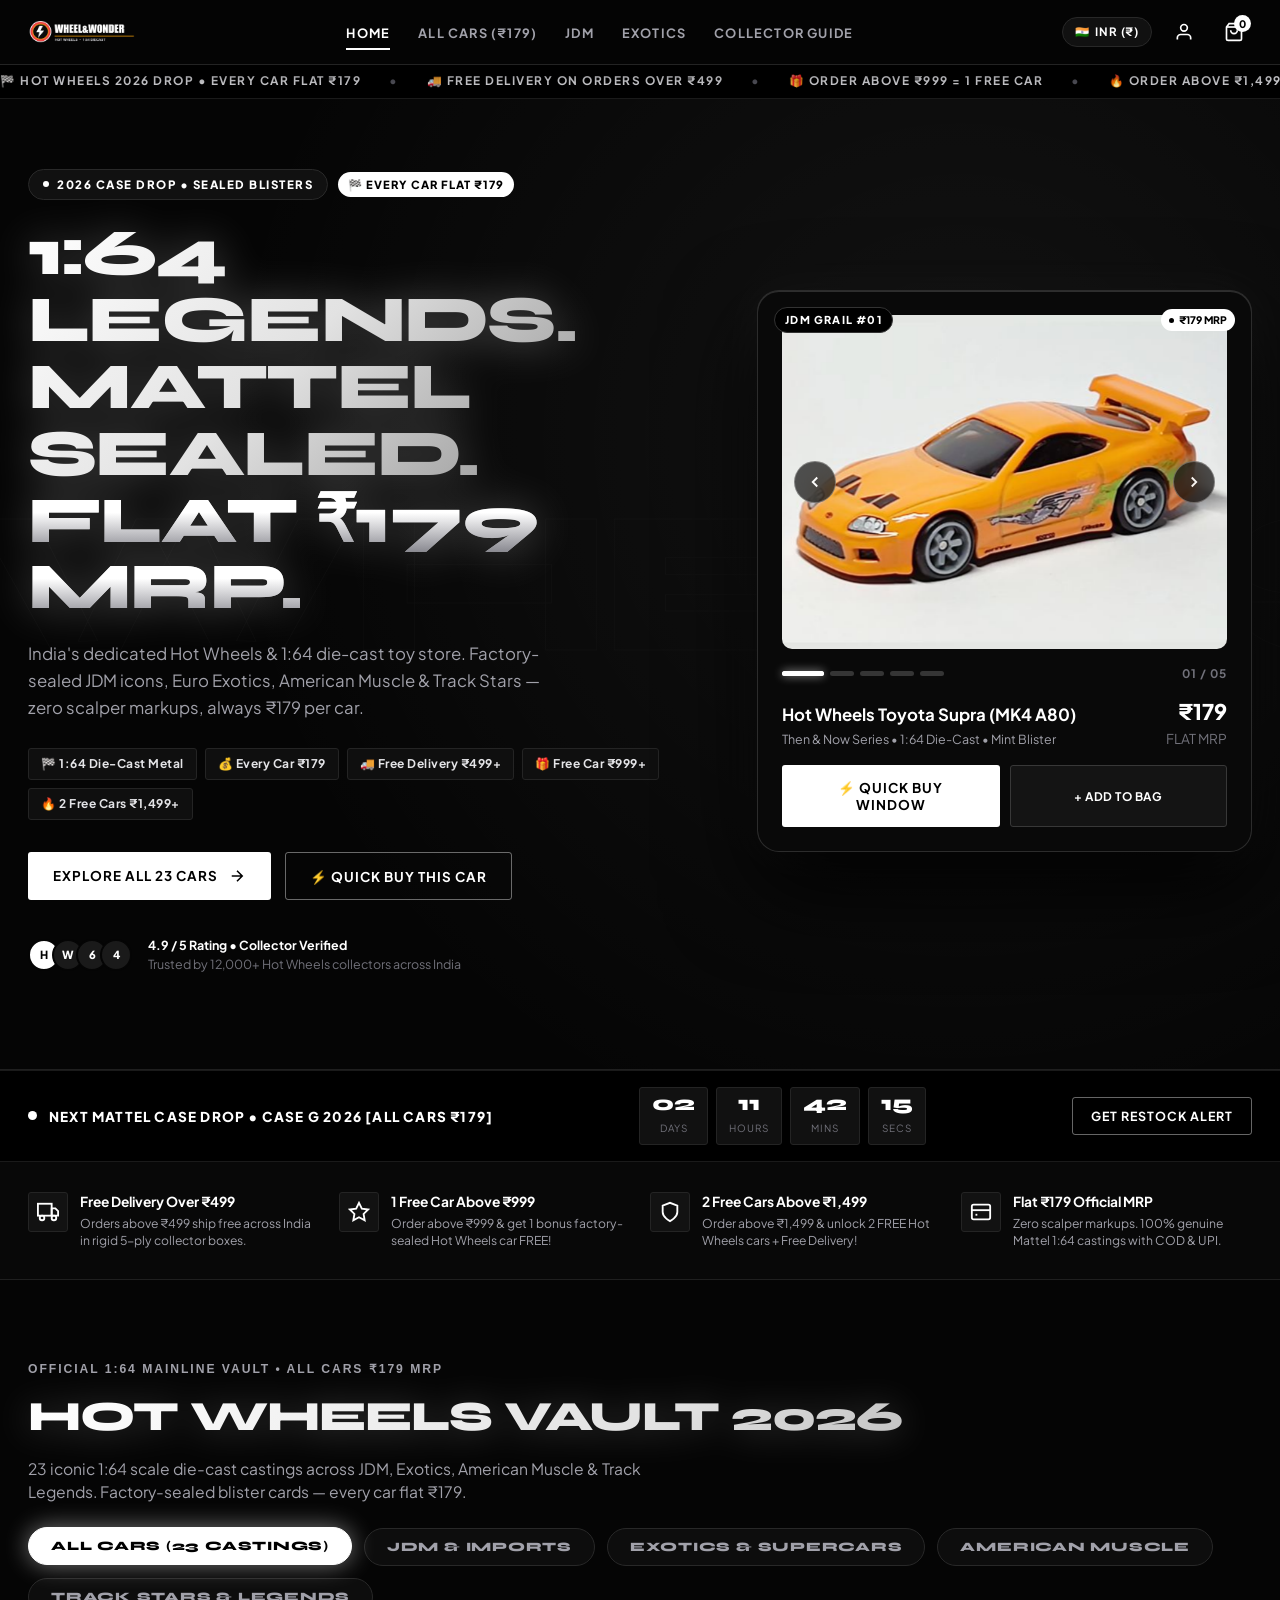
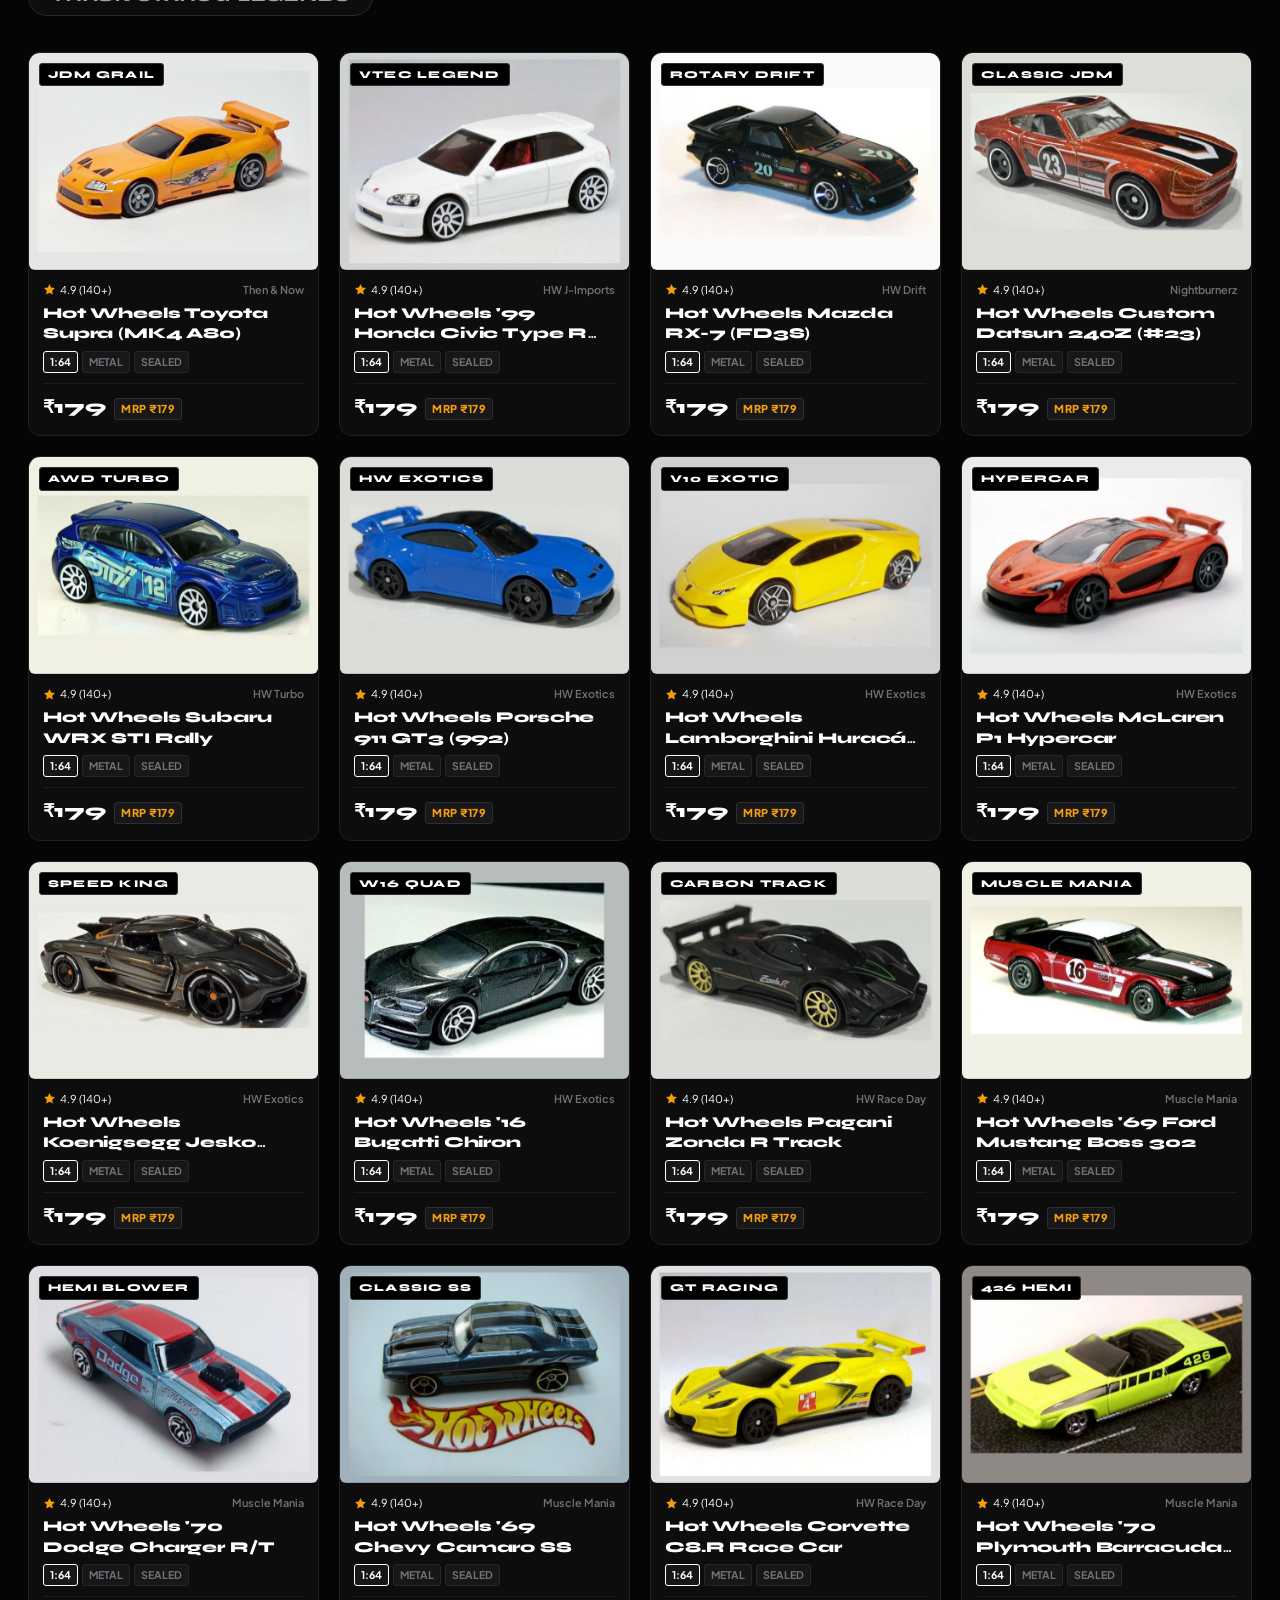
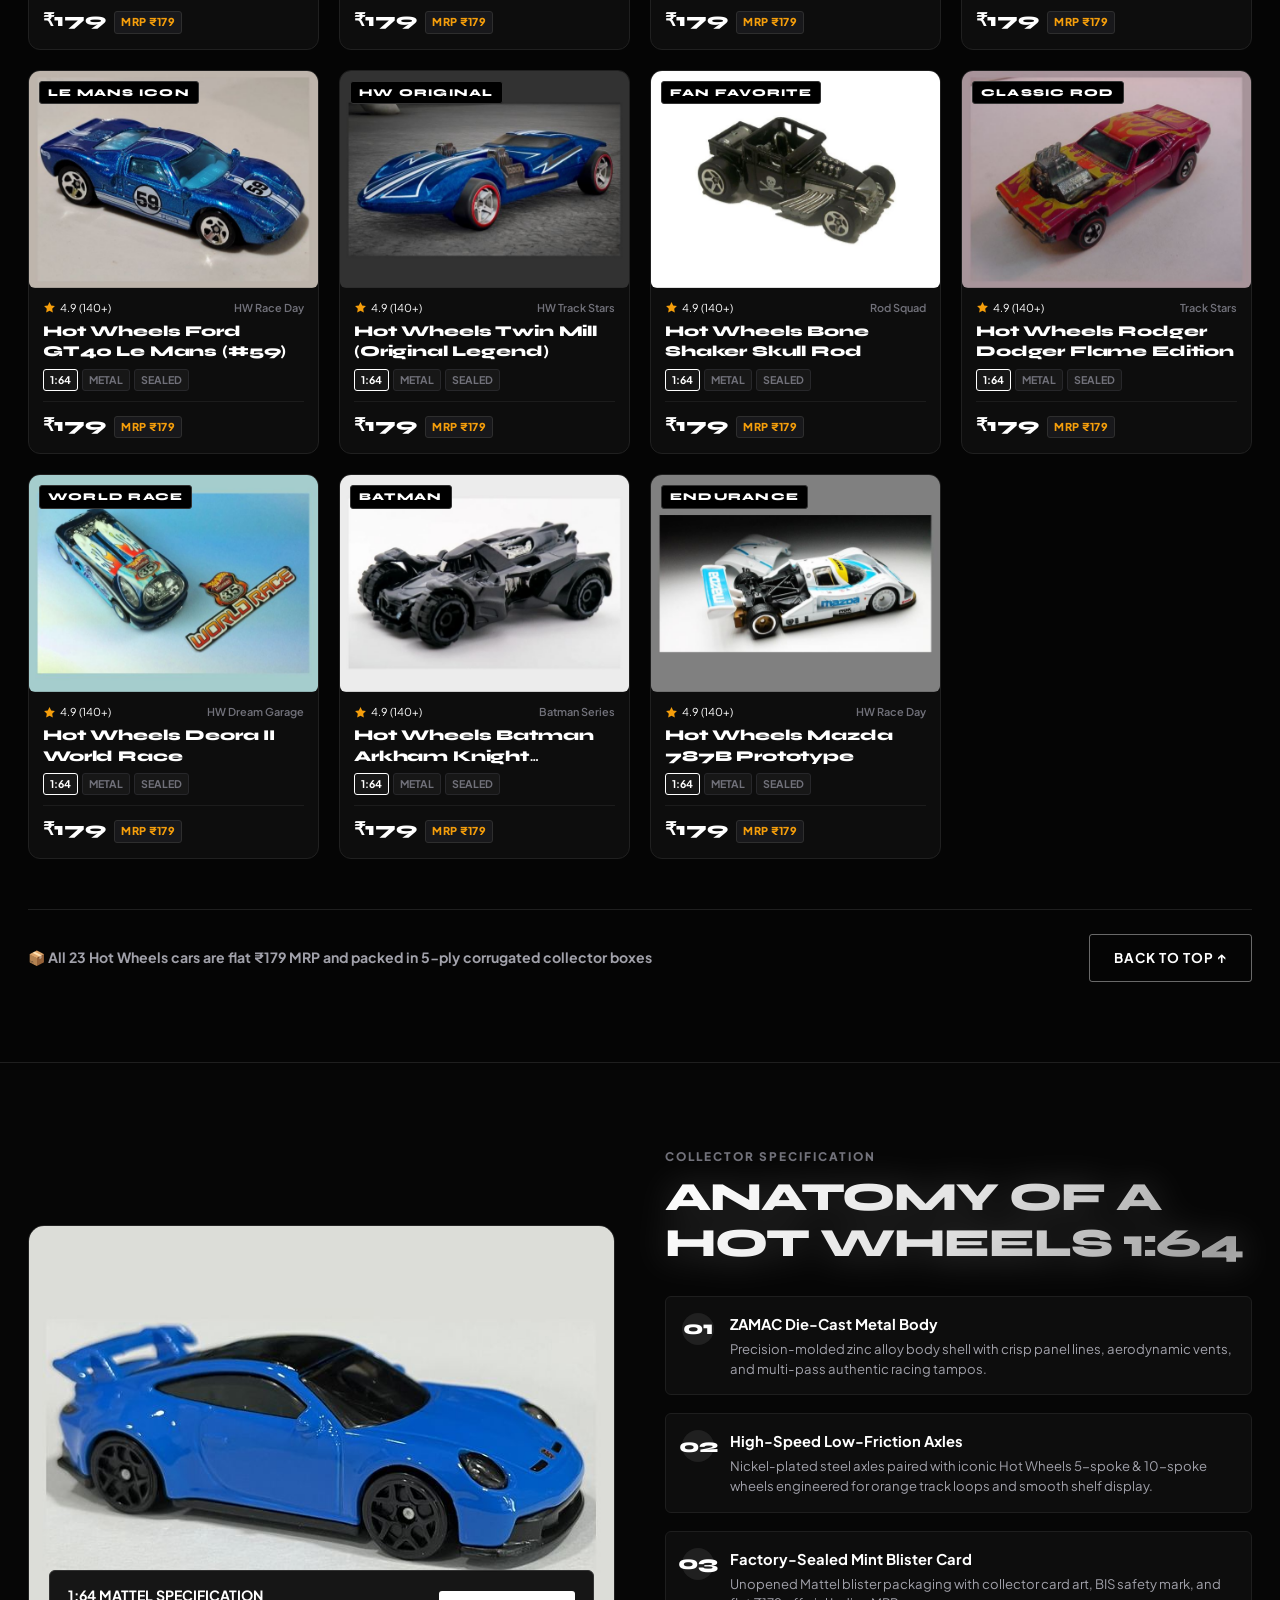
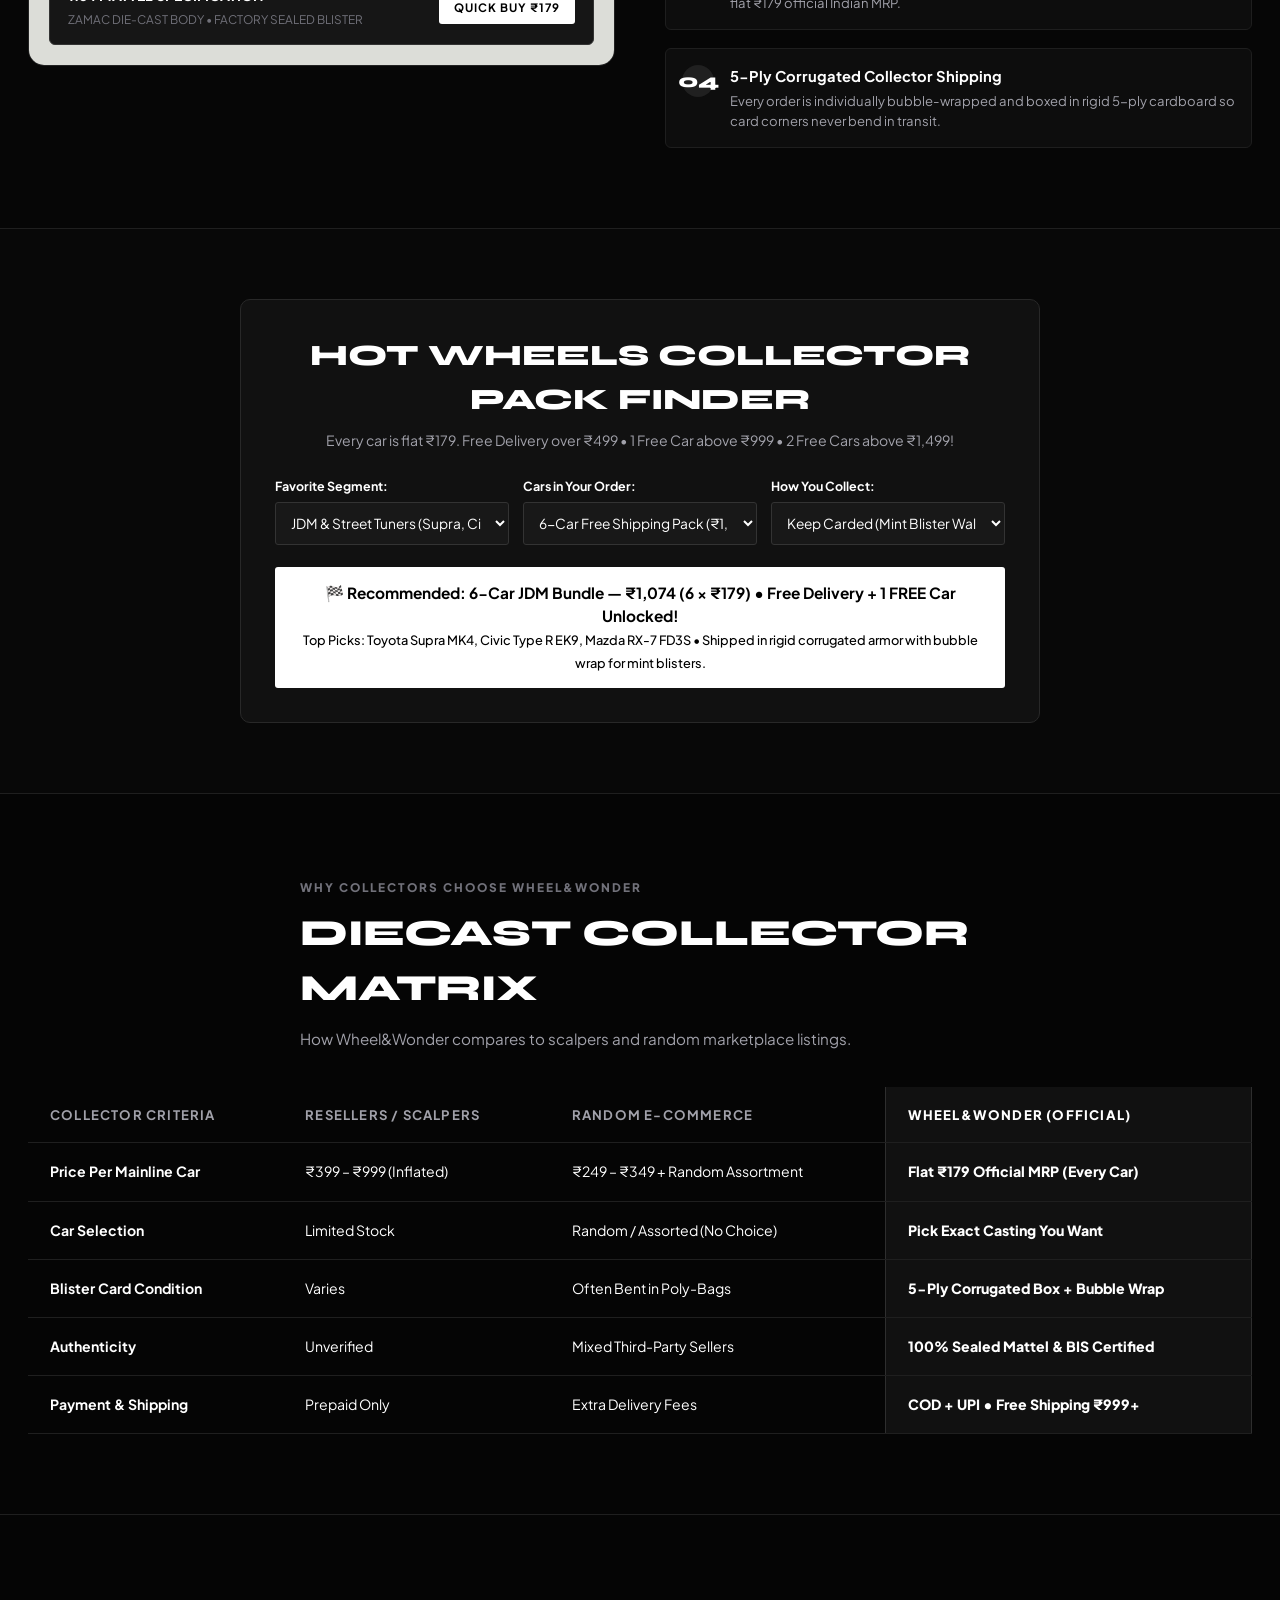
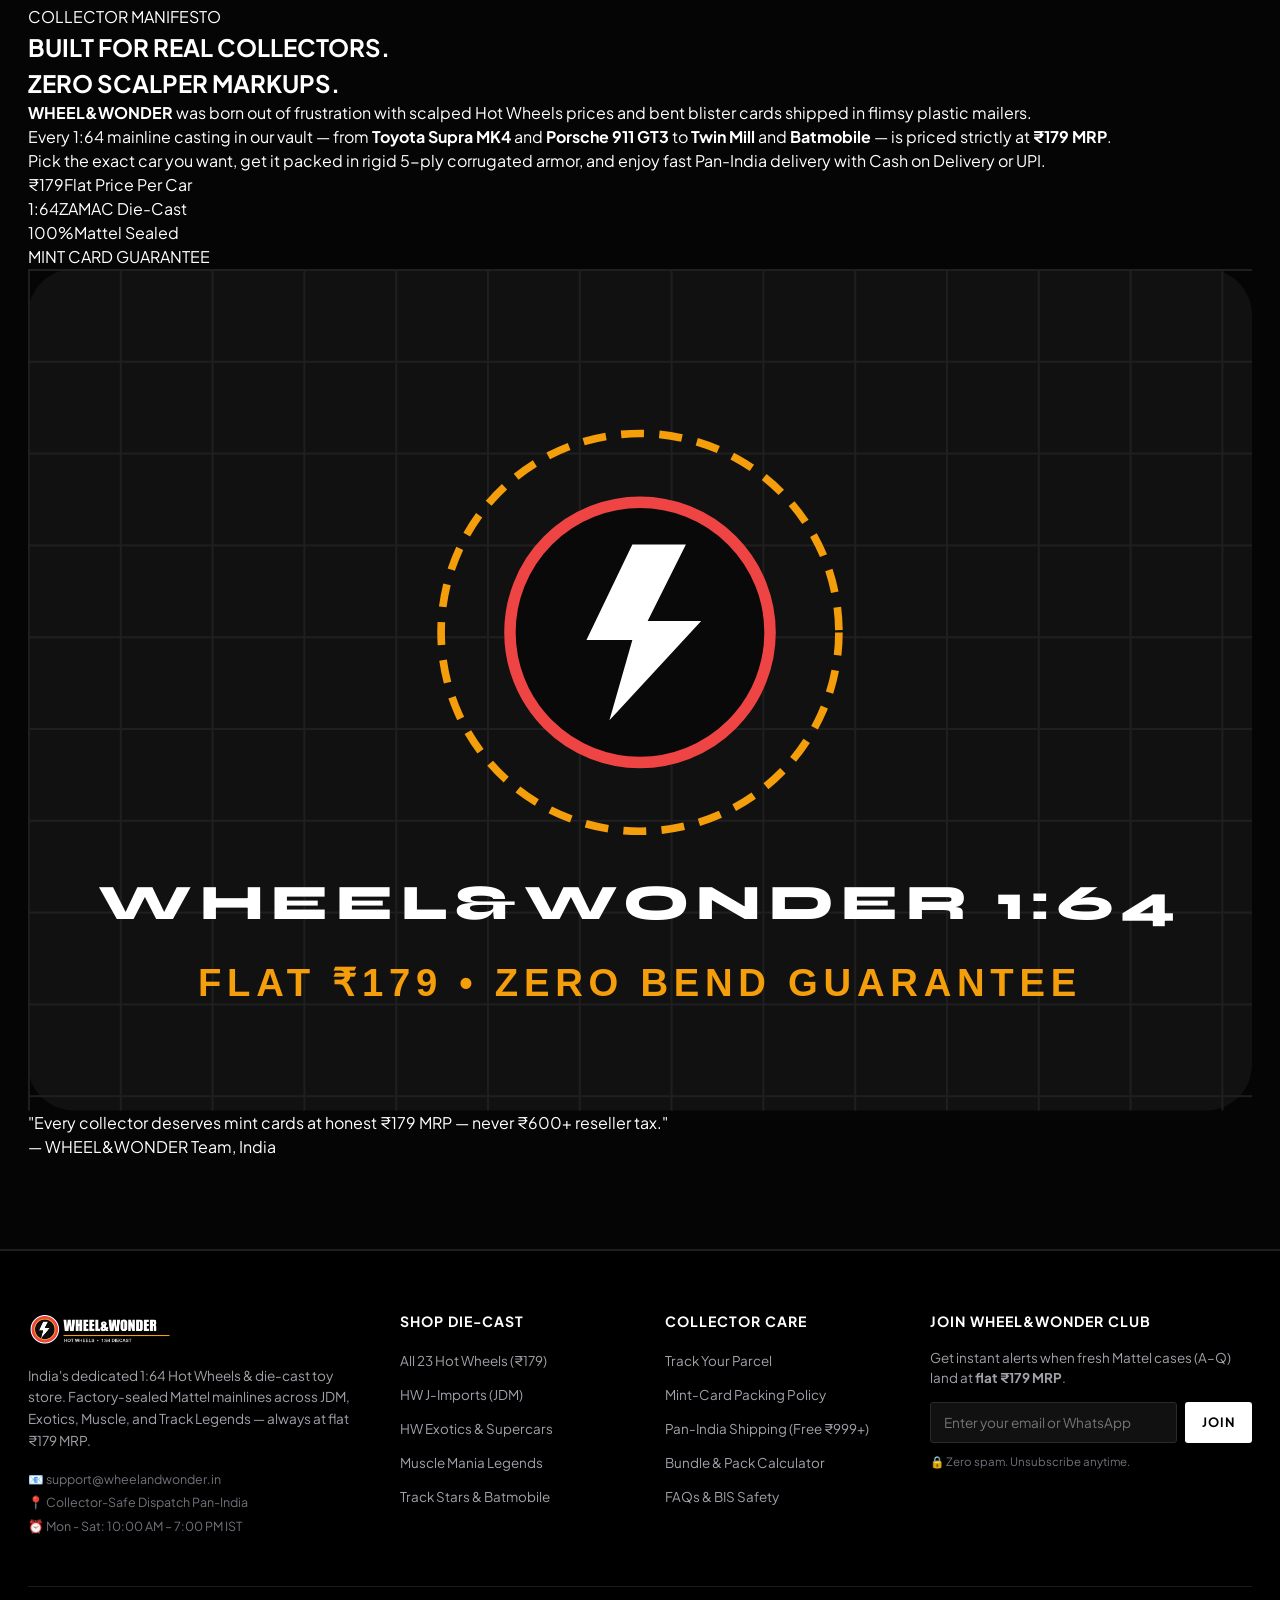
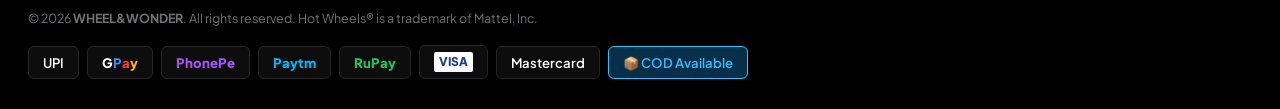
==== index.html @ 4e9cbf4e "Initial Wheel&Wonder Hot Wheels store (HTML preview + Shopify Liquid theme)" ====
<!doctype html>
<html lang="en">
<head>
  <script>
    window.vimiImgLoaded = function(img) {
      if (!img) return;
      img.classList.add('vimi-loaded');
      var wrapper = img.closest ? img.closest('.product-card__media-wrapper, .m-slide, .hero-slide, .buying-window-media') : null;
      if (wrapper) wrapper.classList.add('vimi-shimmer-off');
    };
  </script>

  <meta charset="utf-8">
  <meta name="viewport" content="width=device-width, initial-scale=1, maximum-scale=5">
  <title>WHEEL&WONDER | Official Hot Wheels 1:64 Die-Cast Toy Store (Flat ₹179)</title>
  <link rel="icon" type="image/png" href="./assets/wheel-wonder-logo.png">
  <link rel="preconnect" href="https://fonts.googleapis.com">
  <link rel="preconnect" href="https://fonts.gstatic.com" crossorigin>
  <link href="https://fonts.googleapis.com/css2?family=Archivo:wght@500;700;900&family=Playfair+Display:wght@700&family=Plus+Jakarta+Sans:wght@300;400;500;600;700;800&family=Syne:wght@700;800&display=swap" rel="stylesheet">
  <link rel="stylesheet" href="./assets/base.css">
  <style id="vimi-critical-pc-and-mobile-overrides">
    .product-card { max-width: 100% !important; }
    .product-card__media-wrapper {
      aspect-ratio: 4 / 3 !important;
      background-color: #0d0d0d !important;
    }
    .product-card__image {
      aspect-ratio: 4 / 3 !important;
      height: 100% !important;
      object-fit: cover !important;
      object-position: center center !important;
    }
    .product-card__info {
      padding: 12px 14px 14px !important;
      gap: 0 !important;
    }
    .product-card__meta {
      font-size: 0.68rem !important;
      margin-bottom: 5px !important;
    }
    .product-card__title {
      font-size: 0.85rem !important;
      line-height: 1.25 !important;
      height: 2.5em !important;
      margin-bottom: 8px !important;
      display: -webkit-box !important;
      -webkit-line-clamp: 2 !important;
      -webkit-box-orient: vertical !important;
      overflow: hidden !important;
    }
    .product-card__sizes {
      margin-bottom: 10px !important;
      gap: 4px !important;
    }
    .product-card__bottom { margin-top: auto !important; }
    .products-grid {
      display: grid !important;
      grid-template-columns: repeat(4, 1fr) !important;
      gap: 20px !important;
      width: 100% !important;
    }
    @media (max-width: 768px) {
      .products-grid {
        grid-template-columns: repeat(2, 1fr) !important;
        gap: 12px !important;
      }
    }
    @media (max-width: 480px) {
      .products-grid {
        grid-template-columns: repeat(2, 1fr) !important;
        gap: 8px !important;
      }
    }
  </style>
</head>
<body class="vimi-store template-index">

  <!-- Announcement Bar -->
  <div class="announcement-bar" role="region" aria-label="Announcement">
    <div class="announcement-ticker">
      <div class="announcement-track">
        <span>🏁 <strong>HOT WHEELS 2026 DROP • EVERY CAR FLAT ₹179</strong></span>
        <span class="ticker-divider">•</span>
        <span>🚚 <strong>FREE DELIVERY ON ORDERS OVER ₹499</strong></span>
        <span class="ticker-divider">•</span>
        <span>🎁 <strong>ORDER ABOVE ₹999 = 1 FREE CAR</strong></span>
        <span class="ticker-divider">•</span>
        <span>🔥 <strong>ORDER ABOVE ₹1,499 = 2 FREE CARS</strong></span>
        <span class="ticker-divider">•</span>
        <span>💵 CASH ON DELIVERY (COD) &amp; UPI AVAILABLE</span>
        <span class="ticker-divider">•</span>
        <span>🏁 <strong>HOT WHEELS 2026 DROP • EVERY CAR FLAT ₹179</strong></span>
        <span class="ticker-divider">•</span>
        <span>🚚 <strong>FREE DELIVERY ON ORDERS OVER ₹499</strong></span>
        <span class="ticker-divider">•</span>
        <span>🎁 <strong>ORDER ABOVE ₹999 = 1 FREE CAR</strong></span>
        <span class="ticker-divider">•</span>
        <span>🔥 <strong>ORDER ABOVE ₹1,499 = 2 FREE CARS</strong></span>
        <span class="ticker-divider">•</span>
        <span>💵 CASH ON DELIVERY (COD) &amp; UPI AVAILABLE</span>
      </div>
    </div>
  </div>

  <!-- Fixed Glass Header -->
  <header class="site-header" id="SiteHeader">
    <div class="header-container container">
      <button type="button" class="header__icon-btn mobile-menu-toggle" aria-label="Toggle menu" id="MobileMenuBtn">
        <svg width="22" height="22" viewBox="0 0 24 24" fill="none" stroke="currentColor" stroke-width="2"><line x1="3" y1="12" x2="21" y2="12"/><line x1="3" y1="6" x2="21" y2="6"/><line x1="3" y1="18" x2="21" y2="18"/></svg>
      </button>

      <div class="header__logo-wrapper">
        <a href="#hero-banner" class="header__logo">
          <img src="./assets/wheel-wonder-logo.png" alt="Wheel&Wonder Hot Wheels Store" class="header-brand-logo-img" width="140" height="42">
        </a>
      </div>

      <nav class="header__nav" aria-label="Main Navigation">
        <ul class="header__menu-list">
          <li class="menu-item active"><a href="#hero-banner">Home</a></li>
          <li class="menu-item"><a href="#featured-cars">All Cars (₹179)</a></li>
          <li class="menu-item"><a href="#featured-cars" onclick="document.querySelector('[data-filter=\'jdm\']')?.click();">JDM</a></li>
          <li class="menu-item"><a href="#featured-cars" onclick="document.querySelector('[data-filter=\'exotics\']')?.click();">Exotics</a></li>
          <li class="menu-item"><a href="#brand-story">Collector Guide</a></li>
        </ul>
      </nav>

      <div class="header__actions">
        <div class="header__currency-badge" title="Store Currency: Indian Rupee">
          <span class="flag-icon">🇮🇳</span>
          <span class="currency-label">INR (₹)</span>
        </div>
        <button type="button" class="header__icon-btn login-trigger" id="LoginTrigger" aria-label="Open Account Login" title="Sign In / Register">
          <svg width="20" height="20" viewBox="0 0 24 24" fill="none" stroke="currentColor" stroke-width="2"><path d="M20 21v-2a4 4 0 0 0-4-4H8a4 4 0 0 0-4 4v2"/><circle cx="12" cy="7" r="4"/></svg>
        </button>
        <button type="button" class="header__icon-btn cart-trigger" id="CartTrigger" aria-label="Open cart">
          <svg width="20" height="20" viewBox="0 0 24 24" fill="none" stroke="currentColor" stroke-width="2"><path d="M6 2L3 6v14a2 2 0 0 0 2 2h14a2 2 0 0 0 2-2V6l-3-4z"/><line x1="3" y1="6" x2="21" y2="6"/><path d="M16 10a4 4 0 0 1-8 0"/></svg>
          <span class="header__cart-badge" id="HeaderCartBadge">0</span>
        </button>
      </div>
    </div>

    <!-- Mobile Nav Drawer -->
    <div class="mobile-nav-drawer" id="MobileNavDrawer">
      <div class="mobile-nav-overlay" id="MobileNavOverlay"></div>
      <div class="mobile-nav-content">
        <div class="mobile-nav-header">
          <img src="./assets/wheel-wonder-logo.png" alt="Wheel&Wonder" style="height: 36px; width: auto;">
          <button type="button" class="mobile-nav-close" id="MobileNavClose">
            <svg width="20" height="20" viewBox="0 0 24 24" fill="none" stroke="currentColor" stroke-width="2"><line x1="18" y1="6" x2="6" y2="18"/><line x1="6" y1="6" x2="18" y2="18"/></svg>
          </button>
        </div>
        <ul class="mobile-nav-list">
          <li><a href="#hero-banner">Home</a></li>
          <li><a href="#featured-cars">All 23 Hot Wheels (₹179)</a></li>
          <li><a href="#featured-cars" onclick="document.querySelector('[data-filter=\'jdm\']')?.click();">JDM &amp; Street Tuners</a></li>
          <li><a href="#featured-cars" onclick="document.querySelector('[data-filter=\'exotics\']')?.click();">Exotics &amp; Supercars</a></li>
          <li><a href="#featured-cars" onclick="document.querySelector('[data-filter=\'muscle\']')?.click();">Muscle &amp; Track Stars</a></li>
          <li><a href="#brand-story">Our Story</a></li>
          <li><a href="#" class="mobile-login-link" id="MobileLoginLink">👤 Sign In / Create Account</a></li>
        </ul>
        <div class="mobile-nav-perks">
          <p>🏁 Every Hot Wheels Mainline Flat ₹179</p>
          <p>📦 Mint-Card Corrugated Shipping (Free ₹999+)</p>
        </div>
      </div>
    </div>
  </header>

  <main id="MainContent" class="content-for-layout focus-none" role="main">

    <!-- Desktop Hero Banner -->
    <section class="hero-section vimi-desktop-hero" id="hero-banner">
      <div class="hero-bg-watermark">HOT WHEELS 1:64</div>
      <div class="container hero-container">
        <div class="hero-content">
          <div class="hero-badge-row">
            <div class="hero-tag-badge">
              <span class="badge-dot"></span>
              <span>2026 CASE DROP • SEALED BLISTERS</span>
            </div>
            <span class="crazzzy-pill">🏁 EVERY CAR FLAT ₹179</span>
          </div>

          <h1 class="hero-title">
            1:64 LEGENDS.<br>
            MATTEL SEALED.<br>
            <span class="text-gradient">FLAT ₹179 MRP.</span>
          </h1>

          <p class="hero-description">
            India's dedicated Hot Wheels &amp; 1:64 die-cast toy store. Factory-sealed JDM icons, Euro Exotics, American Muscle &amp; Track Stars — zero scalper markups, always ₹179 per car.
          </p>

          <div class="hero-features-chips">
            <span class="chip">🏁 1:64 Die-Cast Metal</span>
            <span class="chip">💰 Every Car ₹179</span>
            <span class="chip">🚚 Free Delivery ₹499+</span>
            <span class="chip">🎁 Free Car ₹999+</span>
            <span class="chip">🔥 2 Free Cars ₹1,499+</span>
          </div>

          <div class="hero-cta-group">
            <a href="#featured-cars" class="btn btn--primary">
              <span>EXPLORE ALL 23 CARS</span>
              <svg width="18" height="18" viewBox="0 0 24 24" fill="none" stroke="currentColor" stroke-width="2"><path d="M5 12h14M12 5l7 7-7 7"/></svg>
            </a>
            <button type="button" class="btn btn--outline" id="HeroQuickBuyBtn" onclick="document.getElementById('HeroSlideQuickBuy').click();">
              <span>⚡ QUICK BUY THIS CAR</span>
            </button>
          </div>

          <div class="hero-social-proof">
            <div class="proof-avatars">
              <div class="avatar-circle">H</div>
              <div class="avatar-circle">W</div>
              <div class="avatar-circle">6</div>
              <div class="avatar-circle">4</div>
            </div>
            <div class="proof-text">
              <strong>4.9 / 5 Rating • Collector Verified</strong>
              <span>Trusted by 12,000+ Hot Wheels collectors across India</span>
            </div>
          </div>
        </div>

        <div class="hero-visual">
          <div class="hero-card-showcase" id="HeroShowcase">
            <div class="showcase-badge-row">
              <span class="showcase-badge" id="HeroBadgeText">JDM GRAIL #01</span>
              <div class="showcase-live-pill">
                <span class="live-dot"></span>
                <span>₹179 MRP</span>
              </div>
            </div>

            <div class="hero-slider-stage" id="HeroSliderStage">
              <div class="hero-slide active" data-index="0" data-title="Hot Wheels Toyota Supra (MK4 A80)" data-sub="Then &amp; Now Series • 1:64 Die-Cast • Mint Blister" data-price="179" data-compare="179" data-badge="JDM GRAIL #01" data-image="hw-car-02.jpg">
                <img src="./assets/hw-car-02.jpg" alt="Hot Wheels Toyota Supra (MK4 A80)" class="hero-slide-img" onload="vimiImgLoaded(this);">
              </div>
              <div class="hero-slide" data-index="1" data-title="Hot Wheels Porsche 911 GT3 (992)" data-sub="HW Exotics • 1:64 Die-Cast • Factory Sealed" data-price="179" data-compare="179" data-badge="HW EXOTICS" data-image="hw-car-07.jpg">
                <img src="./assets/hw-car-07.jpg" alt="Hot Wheels Porsche 911 GT3 (992)" class="hero-slide-img" onload="vimiImgLoaded(this);">
              </div>
              <div class="hero-slide" data-index="2" data-title="Hot Wheels Koenigsegg Jesko Absolut" data-sub="HW Exotics • Aerodynamic Carbon Look • 1:64" data-price="179" data-compare="179" data-badge="HYPERCAR" data-image="hw-car-10.jpg">
                <img src="./assets/hw-car-10.jpg" alt="Hot Wheels Koenigsegg Jesko Absolut" class="hero-slide-img" onload="vimiImgLoaded(this);">
              </div>
              <div class="hero-slide" data-index="3" data-title="Hot Wheels '69 Ford Mustang Boss 302" data-sub="Muscle Mania • 1:64 Die-Cast • Mint Blister" data-price="179" data-compare="179" data-badge="MUSCLE MANIA" data-image="hw-car-13.jpg">
                <img src="./assets/hw-car-13.jpg" alt="Hot Wheels '69 Ford Mustang Boss 302" class="hero-slide-img" onload="vimiImgLoaded(this);">
              </div>
              <div class="hero-slide" data-index="4" data-title="Hot Wheels Batman Arkham Knight Batmobile" data-sub="Batman Series • 1:64 Die-Cast • Armored Chassis" data-price="179" data-compare="179" data-badge="BATMAN SERIES" data-image="hw-car-23.jpg">
                <img src="./assets/hw-car-23.jpg" alt="Hot Wheels Batman Arkham Knight Batmobile" class="hero-slide-img" onload="vimiImgLoaded(this);">
              </div>

              <button type="button" class="hero-stage-arrow hero-stage-arrow--prev" id="HeroStagePrev" aria-label="Previous car">
                <svg width="18" height="18" viewBox="0 0 24 24" fill="none" stroke="currentColor" stroke-width="2.5"><path d="M15 18l-6-6 6-6"/></svg>
              </button>
              <button type="button" class="hero-stage-arrow hero-stage-arrow--next" id="HeroStageNext" aria-label="Next car">
                <svg width="18" height="18" viewBox="0 0 24 24" fill="none" stroke="currentColor" stroke-width="2.5"><path d="M9 18l6-6-6-6"/></svg>
              </button>
            </div>

            <div class="hero-slider-nav">
              <div class="hero-slider-dots">
                <button type="button" class="hero-dot active" data-slide="0" aria-label="Slide 1"><span class="hero-dot-fill"></span></button>
                <button type="button" class="hero-dot" data-slide="1" aria-label="Slide 2"><span class="hero-dot-fill"></span></button>
                <button type="button" class="hero-dot" data-slide="2" aria-label="Slide 3"><span class="hero-dot-fill"></span></button>
                <button type="button" class="hero-dot" data-slide="3" aria-label="Slide 4"><span class="hero-dot-fill"></span></button>
                <button type="button" class="hero-dot" data-slide="4" aria-label="Slide 5"><span class="hero-dot-fill"></span></button>
              </div>
              <div class="hero-slider-counter" id="HeroSliderCounter">01 / 05</div>
            </div>

            <div class="showcase-details">
              <div class="showcase-row">
                <div>
                  <h4 class="showcase-name" id="HeroTitle">Hot Wheels Toyota Supra (MK4 A80)</h4>
                  <p class="showcase-sub" id="HeroSub">Then &amp; Now Series • 1:64 Die-Cast • Mint Blister</p>
                </div>
                <div class="showcase-price-box">
                  <span class="showcase-curr" id="HeroPrice">₹179</span>
                  <span class="showcase-orig" id="HeroCompare" style="text-decoration:none;">FLAT MRP</span>
                </div>
              </div>

              <div class="showcase-actions-grid">
                <button type="button" class="btn btn--primary open-buying-window" id="HeroSlideQuickBuy"
                        data-product-title="Hot Wheels Toyota Supra (MK4 A80)" data-product-price="179"
                        data-product-compare="179" data-product-badge="JDM GRAIL #01" data-product-image="hw-car-02.jpg">
                  ⚡ Quick Buy Window
                </button>
                <button type="button" class="btn btn--secondary btn-quick-add" id="HeroSlideAddBag"
                        data-product-title="Hot Wheels Toyota Supra (MK4 A80)" data-product-price="179"
                        data-product-image="hw-car-02.jpg">
                  + Add to Bag
                </button>
              </div>
            </div>
          </div>
        </div>
      </div>
    </section>

    <!-- Mobile Hero -->
    <section class="vimi-m-hero" id="vimiMobileHero">
      <div class="m-marquee"><div>
        <span>Free Delivery Over ₹499</span><span>Order ₹999+ = 1 Free Car</span><span>Order ₹1,499+ = 2 Free Cars</span><span>Every Car ₹179</span>
        <span>Free Delivery Over ₹499</span><span>Order ₹999+ = 1 Free Car</span><span>Order ₹1,499+ = 2 Free Cars</span><span>Every Car ₹179</span>
      </div></div>

      <div class="m-pills">
        <span class="m-pill">2026 Case Drop • Sealed</span>
        <span class="m-pill hot">🏁 Flat ₹179 MRP</span>
      </div>

      <h1 class="m-h1"><em>1:64</em> Diecast Legends.<br>Hot Wheels.<br>Flat ₹179.</h1>
      <p class="m-sub">JDM tuners, Euro supercars, American muscle &amp; track stars. Factory-sealed Mattel blisters.</p>

      <div class="m-chips">
        <span class="m-chip">💰 Flat ₹179</span>
        <span class="m-chip">🚚 Free Del ₹499+</span>
        <span class="m-chip">🎁 1 Free Car ₹999+</span>
        <span class="m-chip">🔥 2 Free Cars ₹1,499+</span>
      </div>

      <div class="m-card">
        <div class="m-tag">MAINLINE DROP #01</div>
        <div class="m-badge">₹179</div>
        <div class="m-slides" id="mSlides">
          <div class="m-slide" data-title="Hot Wheels Toyota Supra (MK4 A80)" data-meta="Then &amp; Now • 1:64 Die-Cast • Mint Card" data-price="₹179" data-compare="" data-img="hw-car-02.jpg" data-raw-price="179" data-raw-compare="179">
            <img src="./assets/hw-car-02.jpg" alt="Hot Wheels Toyota Supra (MK4 A80)" class="m-slide-img" onload="vimiImgLoaded(this);">
          </div>
          <div class="m-slide" data-title="Hot Wheels Porsche 911 GT3 (992)" data-meta="HW Exotics • 1:64 Die-Cast • Sealed" data-price="₹179" data-compare="" data-img="hw-car-07.jpg" data-raw-price="179" data-raw-compare="179">
            <img src="./assets/hw-car-07.jpg" alt="Hot Wheels Porsche 911 GT3 (992)" class="m-slide-img" onload="vimiImgLoaded(this);">
          </div>
          <div class="m-slide" data-title="Hot Wheels Koenigsegg Jesko Absolut" data-meta="HW Exotics • Hypercar • 1:64 Metal" data-price="₹179" data-compare="" data-img="hw-car-10.jpg" data-raw-price="179" data-raw-compare="179">
            <img src="./assets/hw-car-10.jpg" alt="Hot Wheels Koenigsegg Jesko Absolut" class="m-slide-img" onload="vimiImgLoaded(this);">
          </div>
          <div class="m-slide" data-title="Hot Wheels '69 Ford Mustang Boss 302" data-meta="Muscle Mania • 1:64 Die-Cast" data-price="₹179" data-compare="" data-img="hw-car-13.jpg" data-raw-price="179" data-raw-compare="179">
            <img src="./assets/hw-car-13.jpg" alt="Hot Wheels '69 Ford Mustang Boss 302" class="m-slide-img" onload="vimiImgLoaded(this);">
          </div>
          <div class="m-slide" data-title="Hot Wheels Batman Arkham Knight Batmobile" data-meta="Batman Series • 1:64 Die-Cast" data-price="₹179" data-compare="" data-img="hw-car-23.jpg" data-raw-price="179" data-raw-compare="179">
            <img src="./assets/hw-car-23.jpg" alt="Hot Wheels Batman Arkham Knight Batmobile" class="m-slide-img" onload="vimiImgLoaded(this);">
          </div>
        </div>
        <div class="m-dots" id="mDots"><i class="on"></i><i></i><i></i><i></i><i></i></div>
        <div class="m-info">
          <div>
            <div class="m-name" id="mName">Hot Wheels Toyota Supra (MK4 A80)</div>
            <div class="m-meta" id="mMeta">Then &amp; Now • 1:64 Die-Cast • Mint Card</div>
          </div>
          <div class="m-price" id="mPrice">₹179</div>
        </div>
      </div>

      <div class="m-rating"><span>★★★★★</span><span><b>4.9/5</b> · 12,000+ collectors across India</span></div>

      <div class="m-cta">
        <button type="button" class="m-btn btn-quick-add" id="MobileHeroAddBag" data-product-title="Hot Wheels Toyota Supra (MK4 A80)" data-product-price="179" data-product-image="hw-car-02.jpg">+ Add (₹179)</button>
        <button type="button" class="m-btn primary open-buying-window" id="MobileHeroQuickBuy" data-product-title="Hot Wheels Toyota Supra (MK4 A80)" data-product-price="179" data-product-compare="179" data-product-badge="JDM GRAIL" data-product-image="hw-car-02.jpg">⚡ Quick Buy</button>
      </div>
    </section>

    <!-- Countdown Strip -->
    <section class="section-countdown-strip">
      <div class="container countdown-strip-inner">
        <div class="countdown-title-wrap">
          <span class="countdown-status-indicator"></span>
          <div><span class="countdown-title">NEXT MATTEL CASE DROP • CASE G 2026 [ALL CARS ₹179]</span></div>
        </div>
        <div class="countdown-timer-boxes" id="CountdownTimer">
          <div class="time-box"><span class="time-num" id="TimerDays">02</span><span class="time-label">Days</span></div>
          <div class="time-box"><span class="time-num" id="TimerHours">11</span><span class="time-label">Hours</span></div>
          <div class="time-box"><span class="time-num" id="TimerMins">42</span><span class="time-label">Mins</span></div>
          <div class="time-box"><span class="time-num" id="TimerSecs">18</span><span class="time-label">Secs</span></div>
        </div>
        <div>
          <button type="button" class="btn btn--outline" id="DropNotifyBtn" onclick="document.getElementById('LoginTrigger').click();" style="padding: 10px 18px; font-size: 0.78rem;">GET RESTOCK ALERT</button>
        </div>
      </div>
    </section>

    <!-- Features Banner -->
    <section class="section-features">
      <div class="container">
        <div class="features-grid">
          <div class="feature-item">
            <div class="feature-icon-box"><svg width="22" height="22" viewBox="0 0 24 24" fill="none" stroke="currentColor" stroke-width="2"><rect x="1" y="3" width="15" height="13"/><polygon points="16 8 20 8 23 11 23 16 16 16 16 8"/><circle cx="5.5" cy="18.5" r="2.5"/><circle cx="18.5" cy="18.5" r="2.5"/></svg></div>
            <div class="feature-text">
              <h4 class="feature-title">Free Delivery Over ₹499</h4>
              <p class="feature-desc">Orders above ₹499 ship free across India in rigid 5-ply collector boxes.</p>
            </div>
          </div>
          <div class="feature-item">
            <div class="feature-icon-box"><svg width="22" height="22" viewBox="0 0 24 24" fill="none" stroke="currentColor" stroke-width="2"><polygon points="12 2 15.09 8.26 22 9.27 17 14.14 18.18 21.02 12 17.77 5.82 21.02 7 14.14 2 9.27 8.91 8.26 12 2"/></svg></div>
            <div class="feature-text">
              <h4 class="feature-title">1 Free Car Above ₹999</h4>
              <p class="feature-desc">Order above ₹999 &amp; get 1 bonus factory-sealed Hot Wheels car FREE!</p>
            </div>
          </div>
          <div class="feature-item">
            <div class="feature-icon-box"><svg width="22" height="22" viewBox="0 0 24 24" fill="none" stroke="currentColor" stroke-width="2"><path d="M12 22s8-4 8-10V5l-8-3-8 3v7c0 6 8 10 8 10z"/></svg></div>
            <div class="feature-text">
              <h4 class="feature-title">2 Free Cars Above ₹1,499</h4>
              <p class="feature-desc">Order above ₹1,499 &amp; unlock 2 FREE Hot Wheels cars + Free Delivery!</p>
            </div>
          </div>
          <div class="feature-item">
            <div class="feature-icon-box"><svg width="22" height="22" viewBox="0 0 24 24" fill="none" stroke="currentColor" stroke-width="2"><rect x="2" y="4" width="20" height="16" rx="2"/><line x1="2" y1="10" x2="22" y2="10"/><path d="M6 15h2"/></svg></div>
            <div class="feature-text">
              <h4 class="feature-title">Flat ₹179 Official MRP</h4>
              <p class="feature-desc">Zero scalper markups. 100% genuine Mattel 1:64 castings with COD &amp; UPI.</p>
            </div>
          </div>
        </div>
      </div>
    </section>

    <!-- Featured Hot Wheels Collection (ALL 23 CARS AT ₹179) -->
    <section class="section-featured-collection" id="featured-cars">
      <div class="container">
        <div class="section-header">
          <div class="section-header__tag"><span>OFFICIAL 1:64 MAINLINE VAULT • ALL CARS ₹179 MRP</span></div>
          <div class="section-header__row">
            <h2 class="section-title">HOT WHEELS VAULT 2026</h2>
            <p class="section-subtitle">23 iconic 1:64 scale die-cast castings across JDM, Exotics, American Muscle &amp; Track Legends. Factory-sealed blister cards — every car flat ₹179.</p>
          </div>
          <div class="collection-filter-tabs">
            <button type="button" class="filter-tab active" data-filter="all">All Cars (23 Castings)</button>
            <button type="button" class="filter-tab" data-filter="jdm">JDM &amp; Imports</button>
            <button type="button" class="filter-tab" data-filter="exotics">Exotics &amp; Supercars</button>
            <button type="button" class="filter-tab" data-filter="muscle">American Muscle</button>
            <button type="button" class="filter-tab" data-filter="track">Track Stars &amp; Legends</button>
          </div>
        </div>

        <div class="products-grid" style="display: grid; grid-template-columns: repeat(4, 1fr); gap: 20px; width: 100%;">
          
      <div class="product-card" data-product-id="hw-02" data-category="jdm" data-order="1">
        <div class="product-card__media-wrapper">
          <span class="product-card__badge">JDM GRAIL</span>
          <a href="#buying-window" class="product-card__link open-buying-window"
             data-product-title="Hot Wheels Toyota Supra (MK4 A80)" data-product-price="179" data-product-compare="179"
             data-product-badge="JDM GRAIL" data-product-image="hw-car-02.jpg">
            <img src="./assets/hw-car-02.jpg" alt="Hot Wheels Toyota Supra (MK4 A80)" loading="lazy" class="product-card__image"
                 onload="vimiImgLoaded(this);" onerror="vimiImgLoaded(this);" width="680" height="510">
          </a>
          <div class="product-card__actions">
            <button type="button" class="btn-quick-buy open-buying-window"
                    data-product-title="Hot Wheels Toyota Supra (MK4 A80)" data-product-price="179" data-product-compare="179"
                    data-product-badge="JDM GRAIL" data-product-image="hw-car-02.jpg">
              <span>⚡ Quick Buy</span>
            </button>
            <button type="button" class="btn-quick-add"
                    data-product-title="Hot Wheels Toyota Supra (MK4 A80)" data-product-price="179"
                    data-product-image="hw-car-02.jpg" data-product-id="hw-02">
              <span>+ Add to Bag</span>
            </button>
          </div>
        </div>
        <div class="product-card__info">
          <div class="product-card__meta">
            <div class="product-card__rating"><svg width="13" height="13" viewBox="0 0 24 24" fill="#f59e0b"><path d="M12 2l3.09 6.26L22 9.27l-5 4.87 1.18 6.88L12 17.77l-6.18 3.25L7 14.14 2 9.27l6.91-1.01L12 2z"/></svg><span>4.9 (140+)</span></div>
            <span class="product-card__fit-tag">Then &amp; Now</span>
          </div>
          <h3 class="product-card__title">
            <a href="#buying-window" class="open-buying-window"
               data-product-title="Hot Wheels Toyota Supra (MK4 A80)" data-product-price="179" data-product-compare="179"
               data-product-badge="JDM GRAIL" data-product-image="hw-car-02.jpg">Hot Wheels Toyota Supra (MK4 A80)</a>
          </h3>
          <div class="product-card__sizes">
            <span class="size-pill active">1:64</span>
            <span class="size-pill">METAL</span>
            <span class="size-pill">SEALED</span>
          </div>
          <div class="product-card__bottom">
            <div class="price-wrapper">
              <span class="price-item price-item--regular">₹179</span>
              <span class="price-badge-discount" style="background:#18181b;color:#f59e0b;border:1px solid #2e2e2e;">MRP ₹179</span>
            </div>
          </div>
        </div>
      </div>
      <div class="product-card" data-product-id="hw-03" data-category="jdm" data-order="2">
        <div class="product-card__media-wrapper">
          <span class="product-card__badge">VTEC LEGEND</span>
          <a href="#buying-window" class="product-card__link open-buying-window"
             data-product-title="Hot Wheels &#x27;99 Honda Civic Type R (EK9)" data-product-price="179" data-product-compare="179"
             data-product-badge="VTEC LEGEND" data-product-image="hw-car-03.jpg">
            <img src="./assets/hw-car-03.jpg" alt="Hot Wheels &#x27;99 Honda Civic Type R (EK9)" loading="lazy" class="product-card__image"
                 onload="vimiImgLoaded(this);" onerror="vimiImgLoaded(this);" width="680" height="510">
          </a>
          <div class="product-card__actions">
            <button type="button" class="btn-quick-buy open-buying-window"
                    data-product-title="Hot Wheels &#x27;99 Honda Civic Type R (EK9)" data-product-price="179" data-product-compare="179"
                    data-product-badge="VTEC LEGEND" data-product-image="hw-car-03.jpg">
              <span>⚡ Quick Buy</span>
            </button>
            <button type="button" class="btn-quick-add"
                    data-product-title="Hot Wheels &#x27;99 Honda Civic Type R (EK9)" data-product-price="179"
                    data-product-image="hw-car-03.jpg" data-product-id="hw-03">
              <span>+ Add to Bag</span>
            </button>
          </div>
        </div>
        <div class="product-card__info">
          <div class="product-card__meta">
            <div class="product-card__rating"><svg width="13" height="13" viewBox="0 0 24 24" fill="#f59e0b"><path d="M12 2l3.09 6.26L22 9.27l-5 4.87 1.18 6.88L12 17.77l-6.18 3.25L7 14.14 2 9.27l6.91-1.01L12 2z"/></svg><span>4.9 (140+)</span></div>
            <span class="product-card__fit-tag">HW J-Imports</span>
          </div>
          <h3 class="product-card__title">
            <a href="#buying-window" class="open-buying-window"
               data-product-title="Hot Wheels &#x27;99 Honda Civic Type R (EK9)" data-product-price="179" data-product-compare="179"
               data-product-badge="VTEC LEGEND" data-product-image="hw-car-03.jpg">Hot Wheels &#x27;99 Honda Civic Type R (EK9)</a>
          </h3>
          <div class="product-card__sizes">
            <span class="size-pill active">1:64</span>
            <span class="size-pill">METAL</span>
            <span class="size-pill">SEALED</span>
          </div>
          <div class="product-card__bottom">
            <div class="price-wrapper">
              <span class="price-item price-item--regular">₹179</span>
              <span class="price-badge-discount" style="background:#18181b;color:#f59e0b;border:1px solid #2e2e2e;">MRP ₹179</span>
            </div>
          </div>
        </div>
      </div>
      <div class="product-card" data-product-id="hw-04" data-category="jdm" data-order="3">
        <div class="product-card__media-wrapper">
          <span class="product-card__badge">ROTARY DRIFT</span>
          <a href="#buying-window" class="product-card__link open-buying-window"
             data-product-title="Hot Wheels Mazda RX-7 (FD3S)" data-product-price="179" data-product-compare="179"
             data-product-badge="ROTARY DRIFT" data-product-image="hw-car-04.jpg">
            <img src="./assets/hw-car-04.jpg" alt="Hot Wheels Mazda RX-7 (FD3S)" loading="lazy" class="product-card__image"
                 onload="vimiImgLoaded(this);" onerror="vimiImgLoaded(this);" width="680" height="510">
          </a>
          <div class="product-card__actions">
            <button type="button" class="btn-quick-buy open-buying-window"
                    data-product-title="Hot Wheels Mazda RX-7 (FD3S)" data-product-price="179" data-product-compare="179"
                    data-product-badge="ROTARY DRIFT" data-product-image="hw-car-04.jpg">
              <span>⚡ Quick Buy</span>
            </button>
            <button type="button" class="btn-quick-add"
                    data-product-title="Hot Wheels Mazda RX-7 (FD3S)" data-product-price="179"
                    data-product-image="hw-car-04.jpg" data-product-id="hw-04">
              <span>+ Add to Bag</span>
            </button>
          </div>
        </div>
        <div class="product-card__info">
          <div class="product-card__meta">
            <div class="product-card__rating"><svg width="13" height="13" viewBox="0 0 24 24" fill="#f59e0b"><path d="M12 2l3.09 6.26L22 9.27l-5 4.87 1.18 6.88L12 17.77l-6.18 3.25L7 14.14 2 9.27l6.91-1.01L12 2z"/></svg><span>4.9 (140+)</span></div>
            <span class="product-card__fit-tag">HW Drift</span>
          </div>
          <h3 class="product-card__title">
            <a href="#buying-window" class="open-buying-window"
               data-product-title="Hot Wheels Mazda RX-7 (FD3S)" data-product-price="179" data-product-compare="179"
               data-product-badge="ROTARY DRIFT" data-product-image="hw-car-04.jpg">Hot Wheels Mazda RX-7 (FD3S)</a>
          </h3>
          <div class="product-card__sizes">
            <span class="size-pill active">1:64</span>
            <span class="size-pill">METAL</span>
            <span class="size-pill">SEALED</span>
          </div>
          <div class="product-card__bottom">
            <div class="price-wrapper">
              <span class="price-item price-item--regular">₹179</span>
              <span class="price-badge-discount" style="background:#18181b;color:#f59e0b;border:1px solid #2e2e2e;">MRP ₹179</span>
            </div>
          </div>
        </div>
      </div>
      <div class="product-card" data-product-id="hw-05" data-category="jdm" data-order="4">
        <div class="product-card__media-wrapper">
          <span class="product-card__badge">CLASSIC JDM</span>
          <a href="#buying-window" class="product-card__link open-buying-window"
             data-product-title="Hot Wheels Custom Datsun 240Z (#23)" data-product-price="179" data-product-compare="179"
             data-product-badge="CLASSIC JDM" data-product-image="hw-car-05.jpg">
            <img src="./assets/hw-car-05.jpg" alt="Hot Wheels Custom Datsun 240Z (#23)" loading="lazy" class="product-card__image"
                 onload="vimiImgLoaded(this);" onerror="vimiImgLoaded(this);" width="680" height="510">
          </a>
          <div class="product-card__actions">
            <button type="button" class="btn-quick-buy open-buying-window"
                    data-product-title="Hot Wheels Custom Datsun 240Z (#23)" data-product-price="179" data-product-compare="179"
                    data-product-badge="CLASSIC JDM" data-product-image="hw-car-05.jpg">
              <span>⚡ Quick Buy</span>
            </button>
            <button type="button" class="btn-quick-add"
                    data-product-title="Hot Wheels Custom Datsun 240Z (#23)" data-product-price="179"
                    data-product-image="hw-car-05.jpg" data-product-id="hw-05">
              <span>+ Add to Bag</span>
            </button>
          </div>
        </div>
        <div class="product-card__info">
          <div class="product-card__meta">
            <div class="product-card__rating"><svg width="13" height="13" viewBox="0 0 24 24" fill="#f59e0b"><path d="M12 2l3.09 6.26L22 9.27l-5 4.87 1.18 6.88L12 17.77l-6.18 3.25L7 14.14 2 9.27l6.91-1.01L12 2z"/></svg><span>4.9 (140+)</span></div>
            <span class="product-card__fit-tag">Nightburnerz</span>
          </div>
          <h3 class="product-card__title">
            <a href="#buying-window" class="open-buying-window"
               data-product-title="Hot Wheels Custom Datsun 240Z (#23)" data-product-price="179" data-product-compare="179"
               data-product-badge="CLASSIC JDM" data-product-image="hw-car-05.jpg">Hot Wheels Custom Datsun 240Z (#23)</a>
          </h3>
          <div class="product-card__sizes">
            <span class="size-pill active">1:64</span>
            <span class="size-pill">METAL</span>
            <span class="size-pill">SEALED</span>
          </div>
          <div class="product-card__bottom">
            <div class="price-wrapper">
              <span class="price-item price-item--regular">₹179</span>
              <span class="price-badge-discount" style="background:#18181b;color:#f59e0b;border:1px solid #2e2e2e;">MRP ₹179</span>
            </div>
          </div>
        </div>
      </div>
      <div class="product-card" data-product-id="hw-06" data-category="jdm" data-order="5">
        <div class="product-card__media-wrapper">
          <span class="product-card__badge">AWD TURBO</span>
          <a href="#buying-window" class="product-card__link open-buying-window"
             data-product-title="Hot Wheels Subaru WRX STI Rally" data-product-price="179" data-product-compare="179"
             data-product-badge="AWD TURBO" data-product-image="hw-car-06.jpg">
            <img src="./assets/hw-car-06.jpg" alt="Hot Wheels Subaru WRX STI Rally" loading="lazy" class="product-card__image"
                 onload="vimiImgLoaded(this);" onerror="vimiImgLoaded(this);" width="680" height="510">
          </a>
          <div class="product-card__actions">
            <button type="button" class="btn-quick-buy open-buying-window"
                    data-product-title="Hot Wheels Subaru WRX STI Rally" data-product-price="179" data-product-compare="179"
                    data-product-badge="AWD TURBO" data-product-image="hw-car-06.jpg">
              <span>⚡ Quick Buy</span>
            </button>
            <button type="button" class="btn-quick-add"
                    data-product-title="Hot Wheels Subaru WRX STI Rally" data-product-price="179"
                    data-product-image="hw-car-06.jpg" data-product-id="hw-06">
              <span>+ Add to Bag</span>
            </button>
          </div>
        </div>
        <div class="product-card__info">
          <div class="product-card__meta">
            <div class="product-card__rating"><svg width="13" height="13" viewBox="0 0 24 24" fill="#f59e0b"><path d="M12 2l3.09 6.26L22 9.27l-5 4.87 1.18 6.88L12 17.77l-6.18 3.25L7 14.14 2 9.27l6.91-1.01L12 2z"/></svg><span>4.9 (140+)</span></div>
            <span class="product-card__fit-tag">HW Turbo</span>
          </div>
          <h3 class="product-card__title">
            <a href="#buying-window" class="open-buying-window"
               data-product-title="Hot Wheels Subaru WRX STI Rally" data-product-price="179" data-product-compare="179"
               data-product-badge="AWD TURBO" data-product-image="hw-car-06.jpg">Hot Wheels Subaru WRX STI Rally</a>
          </h3>
          <div class="product-card__sizes">
            <span class="size-pill active">1:64</span>
            <span class="size-pill">METAL</span>
            <span class="size-pill">SEALED</span>
          </div>
          <div class="product-card__bottom">
            <div class="price-wrapper">
              <span class="price-item price-item--regular">₹179</span>
              <span class="price-badge-discount" style="background:#18181b;color:#f59e0b;border:1px solid #2e2e2e;">MRP ₹179</span>
            </div>
          </div>
        </div>
      </div>
      <div class="product-card" data-product-id="hw-07" data-category="exotics" data-order="6">
        <div class="product-card__media-wrapper">
          <span class="product-card__badge">HW EXOTICS</span>
          <a href="#buying-window" class="product-card__link open-buying-window"
             data-product-title="Hot Wheels Porsche 911 GT3 (992)" data-product-price="179" data-product-compare="179"
             data-product-badge="HW EXOTICS" data-product-image="hw-car-07.jpg">
            <img src="./assets/hw-car-07.jpg" alt="Hot Wheels Porsche 911 GT3 (992)" loading="lazy" class="product-card__image"
                 onload="vimiImgLoaded(this);" onerror="vimiImgLoaded(this);" width="680" height="510">
          </a>
          <div class="product-card__actions">
            <button type="button" class="btn-quick-buy open-buying-window"
                    data-product-title="Hot Wheels Porsche 911 GT3 (992)" data-product-price="179" data-product-compare="179"
                    data-product-badge="HW EXOTICS" data-product-image="hw-car-07.jpg">
              <span>⚡ Quick Buy</span>
            </button>
            <button type="button" class="btn-quick-add"
                    data-product-title="Hot Wheels Porsche 911 GT3 (992)" data-product-price="179"
                    data-product-image="hw-car-07.jpg" data-product-id="hw-07">
              <span>+ Add to Bag</span>
            </button>
          </div>
        </div>
        <div class="product-card__info">
          <div class="product-card__meta">
            <div class="product-card__rating"><svg width="13" height="13" viewBox="0 0 24 24" fill="#f59e0b"><path d="M12 2l3.09 6.26L22 9.27l-5 4.87 1.18 6.88L12 17.77l-6.18 3.25L7 14.14 2 9.27l6.91-1.01L12 2z"/></svg><span>4.9 (140+)</span></div>
            <span class="product-card__fit-tag">HW Exotics</span>
          </div>
          <h3 class="product-card__title">
            <a href="#buying-window" class="open-buying-window"
               data-product-title="Hot Wheels Porsche 911 GT3 (992)" data-product-price="179" data-product-compare="179"
               data-product-badge="HW EXOTICS" data-product-image="hw-car-07.jpg">Hot Wheels Porsche 911 GT3 (992)</a>
          </h3>
          <div class="product-card__sizes">
            <span class="size-pill active">1:64</span>
            <span class="size-pill">METAL</span>
            <span class="size-pill">SEALED</span>
          </div>
          <div class="product-card__bottom">
            <div class="price-wrapper">
              <span class="price-item price-item--regular">₹179</span>
              <span class="price-badge-discount" style="background:#18181b;color:#f59e0b;border:1px solid #2e2e2e;">MRP ₹179</span>
            </div>
          </div>
        </div>
      </div>
      <div class="product-card" data-product-id="hw-08" data-category="exotics" data-order="7">
        <div class="product-card__media-wrapper">
          <span class="product-card__badge">V10 EXOTIC</span>
          <a href="#buying-window" class="product-card__link open-buying-window"
             data-product-title="Hot Wheels Lamborghini Huracán LP 610-4" data-product-price="179" data-product-compare="179"
             data-product-badge="V10 EXOTIC" data-product-image="hw-car-08.jpg">
            <img src="./assets/hw-car-08.jpg" alt="Hot Wheels Lamborghini Huracán LP 610-4" loading="lazy" class="product-card__image"
                 onload="vimiImgLoaded(this);" onerror="vimiImgLoaded(this);" width="680" height="510">
          </a>
          <div class="product-card__actions">
            <button type="button" class="btn-quick-buy open-buying-window"
                    data-product-title="Hot Wheels Lamborghini Huracán LP 610-4" data-product-price="179" data-product-compare="179"
                    data-product-badge="V10 EXOTIC" data-product-image="hw-car-08.jpg">
              <span>⚡ Quick Buy</span>
            </button>
            <button type="button" class="btn-quick-add"
                    data-product-title="Hot Wheels Lamborghini Huracán LP 610-4" data-product-price="179"
                    data-product-image="hw-car-08.jpg" data-product-id="hw-08">
              <span>+ Add to Bag</span>
            </button>
          </div>
        </div>
        <div class="product-card__info">
          <div class="product-card__meta">
            <div class="product-card__rating"><svg width="13" height="13" viewBox="0 0 24 24" fill="#f59e0b"><path d="M12 2l3.09 6.26L22 9.27l-5 4.87 1.18 6.88L12 17.77l-6.18 3.25L7 14.14 2 9.27l6.91-1.01L12 2z"/></svg><span>4.9 (140+)</span></div>
            <span class="product-card__fit-tag">HW Exotics</span>
          </div>
          <h3 class="product-card__title">
            <a href="#buying-window" class="open-buying-window"
               data-product-title="Hot Wheels Lamborghini Huracán LP 610-4" data-product-price="179" data-product-compare="179"
               data-product-badge="V10 EXOTIC" data-product-image="hw-car-08.jpg">Hot Wheels Lamborghini Huracán LP 610-4</a>
          </h3>
          <div class="product-card__sizes">
            <span class="size-pill active">1:64</span>
            <span class="size-pill">METAL</span>
            <span class="size-pill">SEALED</span>
          </div>
          <div class="product-card__bottom">
            <div class="price-wrapper">
              <span class="price-item price-item--regular">₹179</span>
              <span class="price-badge-discount" style="background:#18181b;color:#f59e0b;border:1px solid #2e2e2e;">MRP ₹179</span>
            </div>
          </div>
        </div>
      </div>
      <div class="product-card" data-product-id="hw-09" data-category="exotics" data-order="8">
        <div class="product-card__media-wrapper">
          <span class="product-card__badge">HYPERCAR</span>
          <a href="#buying-window" class="product-card__link open-buying-window"
             data-product-title="Hot Wheels McLaren P1 Hypercar" data-product-price="179" data-product-compare="179"
             data-product-badge="HYPERCAR" data-product-image="hw-car-09.jpg">
            <img src="./assets/hw-car-09.jpg" alt="Hot Wheels McLaren P1 Hypercar" loading="lazy" class="product-card__image"
                 onload="vimiImgLoaded(this);" onerror="vimiImgLoaded(this);" width="680" height="510">
          </a>
          <div class="product-card__actions">
            <button type="button" class="btn-quick-buy open-buying-window"
                    data-product-title="Hot Wheels McLaren P1 Hypercar" data-product-price="179" data-product-compare="179"
                    data-product-badge="HYPERCAR" data-product-image="hw-car-09.jpg">
              <span>⚡ Quick Buy</span>
            </button>
            <button type="button" class="btn-quick-add"
                    data-product-title="Hot Wheels McLaren P1 Hypercar" data-product-price="179"
                    data-product-image="hw-car-09.jpg" data-product-id="hw-09">
              <span>+ Add to Bag</span>
            </button>
          </div>
        </div>
        <div class="product-card__info">
          <div class="product-card__meta">
            <div class="product-card__rating"><svg width="13" height="13" viewBox="0 0 24 24" fill="#f59e0b"><path d="M12 2l3.09 6.26L22 9.27l-5 4.87 1.18 6.88L12 17.77l-6.18 3.25L7 14.14 2 9.27l6.91-1.01L12 2z"/></svg><span>4.9 (140+)</span></div>
            <span class="product-card__fit-tag">HW Exotics</span>
          </div>
          <h3 class="product-card__title">
            <a href="#buying-window" class="open-buying-window"
               data-product-title="Hot Wheels McLaren P1 Hypercar" data-product-price="179" data-product-compare="179"
               data-product-badge="HYPERCAR" data-product-image="hw-car-09.jpg">Hot Wheels McLaren P1 Hypercar</a>
          </h3>
          <div class="product-card__sizes">
            <span class="size-pill active">1:64</span>
            <span class="size-pill">METAL</span>
            <span class="size-pill">SEALED</span>
          </div>
          <div class="product-card__bottom">
            <div class="price-wrapper">
              <span class="price-item price-item--regular">₹179</span>
              <span class="price-badge-discount" style="background:#18181b;color:#f59e0b;border:1px solid #2e2e2e;">MRP ₹179</span>
            </div>
          </div>
        </div>
      </div>
      <div class="product-card" data-product-id="hw-10" data-category="exotics" data-order="9">
        <div class="product-card__media-wrapper">
          <span class="product-card__badge">SPEED KING</span>
          <a href="#buying-window" class="product-card__link open-buying-window"
             data-product-title="Hot Wheels Koenigsegg Jesko Absolut" data-product-price="179" data-product-compare="179"
             data-product-badge="SPEED KING" data-product-image="hw-car-10.jpg">
            <img src="./assets/hw-car-10.jpg" alt="Hot Wheels Koenigsegg Jesko Absolut" loading="lazy" class="product-card__image"
                 onload="vimiImgLoaded(this);" onerror="vimiImgLoaded(this);" width="680" height="510">
          </a>
          <div class="product-card__actions">
            <button type="button" class="btn-quick-buy open-buying-window"
                    data-product-title="Hot Wheels Koenigsegg Jesko Absolut" data-product-price="179" data-product-compare="179"
                    data-product-badge="SPEED KING" data-product-image="hw-car-10.jpg">
              <span>⚡ Quick Buy</span>
            </button>
            <button type="button" class="btn-quick-add"
                    data-product-title="Hot Wheels Koenigsegg Jesko Absolut" data-product-price="179"
                    data-product-image="hw-car-10.jpg" data-product-id="hw-10">
              <span>+ Add to Bag</span>
            </button>
          </div>
        </div>
        <div class="product-card__info">
          <div class="product-card__meta">
            <div class="product-card__rating"><svg width="13" height="13" viewBox="0 0 24 24" fill="#f59e0b"><path d="M12 2l3.09 6.26L22 9.27l-5 4.87 1.18 6.88L12 17.77l-6.18 3.25L7 14.14 2 9.27l6.91-1.01L12 2z"/></svg><span>4.9 (140+)</span></div>
            <span class="product-card__fit-tag">HW Exotics</span>
          </div>
          <h3 class="product-card__title">
            <a href="#buying-window" class="open-buying-window"
               data-product-title="Hot Wheels Koenigsegg Jesko Absolut" data-product-price="179" data-product-compare="179"
               data-product-badge="SPEED KING" data-product-image="hw-car-10.jpg">Hot Wheels Koenigsegg Jesko Absolut</a>
          </h3>
          <div class="product-card__sizes">
            <span class="size-pill active">1:64</span>
            <span class="size-pill">METAL</span>
            <span class="size-pill">SEALED</span>
          </div>
          <div class="product-card__bottom">
            <div class="price-wrapper">
              <span class="price-item price-item--regular">₹179</span>
              <span class="price-badge-discount" style="background:#18181b;color:#f59e0b;border:1px solid #2e2e2e;">MRP ₹179</span>
            </div>
          </div>
        </div>
      </div>
      <div class="product-card" data-product-id="hw-11" data-category="exotics" data-order="10">
        <div class="product-card__media-wrapper">
          <span class="product-card__badge">W16 QUAD</span>
          <a href="#buying-window" class="product-card__link open-buying-window"
             data-product-title="Hot Wheels &#x27;16 Bugatti Chiron" data-product-price="179" data-product-compare="179"
             data-product-badge="W16 QUAD" data-product-image="hw-car-11.jpg">
            <img src="./assets/hw-car-11.jpg" alt="Hot Wheels &#x27;16 Bugatti Chiron" loading="lazy" class="product-card__image"
                 onload="vimiImgLoaded(this);" onerror="vimiImgLoaded(this);" width="680" height="510">
          </a>
          <div class="product-card__actions">
            <button type="button" class="btn-quick-buy open-buying-window"
                    data-product-title="Hot Wheels &#x27;16 Bugatti Chiron" data-product-price="179" data-product-compare="179"
                    data-product-badge="W16 QUAD" data-product-image="hw-car-11.jpg">
              <span>⚡ Quick Buy</span>
            </button>
            <button type="button" class="btn-quick-add"
                    data-product-title="Hot Wheels &#x27;16 Bugatti Chiron" data-product-price="179"
                    data-product-image="hw-car-11.jpg" data-product-id="hw-11">
              <span>+ Add to Bag</span>
            </button>
          </div>
        </div>
        <div class="product-card__info">
          <div class="product-card__meta">
            <div class="product-card__rating"><svg width="13" height="13" viewBox="0 0 24 24" fill="#f59e0b"><path d="M12 2l3.09 6.26L22 9.27l-5 4.87 1.18 6.88L12 17.77l-6.18 3.25L7 14.14 2 9.27l6.91-1.01L12 2z"/></svg><span>4.9 (140+)</span></div>
            <span class="product-card__fit-tag">HW Exotics</span>
          </div>
          <h3 class="product-card__title">
            <a href="#buying-window" class="open-buying-window"
               data-product-title="Hot Wheels &#x27;16 Bugatti Chiron" data-product-price="179" data-product-compare="179"
               data-product-badge="W16 QUAD" data-product-image="hw-car-11.jpg">Hot Wheels &#x27;16 Bugatti Chiron</a>
          </h3>
          <div class="product-card__sizes">
            <span class="size-pill active">1:64</span>
            <span class="size-pill">METAL</span>
            <span class="size-pill">SEALED</span>
          </div>
          <div class="product-card__bottom">
            <div class="price-wrapper">
              <span class="price-item price-item--regular">₹179</span>
              <span class="price-badge-discount" style="background:#18181b;color:#f59e0b;border:1px solid #2e2e2e;">MRP ₹179</span>
            </div>
          </div>
        </div>
      </div>
      <div class="product-card" data-product-id="hw-12" data-category="exotics" data-order="11">
        <div class="product-card__media-wrapper">
          <span class="product-card__badge">CARBON TRACK</span>
          <a href="#buying-window" class="product-card__link open-buying-window"
             data-product-title="Hot Wheels Pagani Zonda R Track" data-product-price="179" data-product-compare="179"
             data-product-badge="CARBON TRACK" data-product-image="hw-car-12.jpg">
            <img src="./assets/hw-car-12.jpg" alt="Hot Wheels Pagani Zonda R Track" loading="lazy" class="product-card__image"
                 onload="vimiImgLoaded(this);" onerror="vimiImgLoaded(this);" width="680" height="510">
          </a>
          <div class="product-card__actions">
            <button type="button" class="btn-quick-buy open-buying-window"
                    data-product-title="Hot Wheels Pagani Zonda R Track" data-product-price="179" data-product-compare="179"
                    data-product-badge="CARBON TRACK" data-product-image="hw-car-12.jpg">
              <span>⚡ Quick Buy</span>
            </button>
            <button type="button" class="btn-quick-add"
                    data-product-title="Hot Wheels Pagani Zonda R Track" data-product-price="179"
                    data-product-image="hw-car-12.jpg" data-product-id="hw-12">
              <span>+ Add to Bag</span>
            </button>
          </div>
        </div>
        <div class="product-card__info">
          <div class="product-card__meta">
            <div class="product-card__rating"><svg width="13" height="13" viewBox="0 0 24 24" fill="#f59e0b"><path d="M12 2l3.09 6.26L22 9.27l-5 4.87 1.18 6.88L12 17.77l-6.18 3.25L7 14.14 2 9.27l6.91-1.01L12 2z"/></svg><span>4.9 (140+)</span></div>
            <span class="product-card__fit-tag">HW Race Day</span>
          </div>
          <h3 class="product-card__title">
            <a href="#buying-window" class="open-buying-window"
               data-product-title="Hot Wheels Pagani Zonda R Track" data-product-price="179" data-product-compare="179"
               data-product-badge="CARBON TRACK" data-product-image="hw-car-12.jpg">Hot Wheels Pagani Zonda R Track</a>
          </h3>
          <div class="product-card__sizes">
            <span class="size-pill active">1:64</span>
            <span class="size-pill">METAL</span>
            <span class="size-pill">SEALED</span>
          </div>
          <div class="product-card__bottom">
            <div class="price-wrapper">
              <span class="price-item price-item--regular">₹179</span>
              <span class="price-badge-discount" style="background:#18181b;color:#f59e0b;border:1px solid #2e2e2e;">MRP ₹179</span>
            </div>
          </div>
        </div>
      </div>
      <div class="product-card" data-product-id="hw-13" data-category="muscle" data-order="12">
        <div class="product-card__media-wrapper">
          <span class="product-card__badge">MUSCLE MANIA</span>
          <a href="#buying-window" class="product-card__link open-buying-window"
             data-product-title="Hot Wheels &#x27;69 Ford Mustang Boss 302" data-product-price="179" data-product-compare="179"
             data-product-badge="MUSCLE MANIA" data-product-image="hw-car-13.jpg">
            <img src="./assets/hw-car-13.jpg" alt="Hot Wheels &#x27;69 Ford Mustang Boss 302" loading="lazy" class="product-card__image"
                 onload="vimiImgLoaded(this);" onerror="vimiImgLoaded(this);" width="680" height="510">
          </a>
          <div class="product-card__actions">
            <button type="button" class="btn-quick-buy open-buying-window"
                    data-product-title="Hot Wheels &#x27;69 Ford Mustang Boss 302" data-product-price="179" data-product-compare="179"
                    data-product-badge="MUSCLE MANIA" data-product-image="hw-car-13.jpg">
              <span>⚡ Quick Buy</span>
            </button>
            <button type="button" class="btn-quick-add"
                    data-product-title="Hot Wheels &#x27;69 Ford Mustang Boss 302" data-product-price="179"
                    data-product-image="hw-car-13.jpg" data-product-id="hw-13">
              <span>+ Add to Bag</span>
            </button>
          </div>
        </div>
        <div class="product-card__info">
          <div class="product-card__meta">
            <div class="product-card__rating"><svg width="13" height="13" viewBox="0 0 24 24" fill="#f59e0b"><path d="M12 2l3.09 6.26L22 9.27l-5 4.87 1.18 6.88L12 17.77l-6.18 3.25L7 14.14 2 9.27l6.91-1.01L12 2z"/></svg><span>4.9 (140+)</span></div>
            <span class="product-card__fit-tag">Muscle Mania</span>
          </div>
          <h3 class="product-card__title">
            <a href="#buying-window" class="open-buying-window"
               data-product-title="Hot Wheels &#x27;69 Ford Mustang Boss 302" data-product-price="179" data-product-compare="179"
               data-product-badge="MUSCLE MANIA" data-product-image="hw-car-13.jpg">Hot Wheels &#x27;69 Ford Mustang Boss 302</a>
          </h3>
          <div class="product-card__sizes">
            <span class="size-pill active">1:64</span>
            <span class="size-pill">METAL</span>
            <span class="size-pill">SEALED</span>
          </div>
          <div class="product-card__bottom">
            <div class="price-wrapper">
              <span class="price-item price-item--regular">₹179</span>
              <span class="price-badge-discount" style="background:#18181b;color:#f59e0b;border:1px solid #2e2e2e;">MRP ₹179</span>
            </div>
          </div>
        </div>
      </div>
      <div class="product-card" data-product-id="hw-14" data-category="muscle" data-order="13">
        <div class="product-card__media-wrapper">
          <span class="product-card__badge">HEMI BLOWER</span>
          <a href="#buying-window" class="product-card__link open-buying-window"
             data-product-title="Hot Wheels &#x27;70 Dodge Charger R/T" data-product-price="179" data-product-compare="179"
             data-product-badge="HEMI BLOWER" data-product-image="hw-car-14.jpg">
            <img src="./assets/hw-car-14.jpg" alt="Hot Wheels &#x27;70 Dodge Charger R/T" loading="lazy" class="product-card__image"
                 onload="vimiImgLoaded(this);" onerror="vimiImgLoaded(this);" width="680" height="510">
          </a>
          <div class="product-card__actions">
            <button type="button" class="btn-quick-buy open-buying-window"
                    data-product-title="Hot Wheels &#x27;70 Dodge Charger R/T" data-product-price="179" data-product-compare="179"
                    data-product-badge="HEMI BLOWER" data-product-image="hw-car-14.jpg">
              <span>⚡ Quick Buy</span>
            </button>
            <button type="button" class="btn-quick-add"
                    data-product-title="Hot Wheels &#x27;70 Dodge Charger R/T" data-product-price="179"
                    data-product-image="hw-car-14.jpg" data-product-id="hw-14">
              <span>+ Add to Bag</span>
            </button>
          </div>
        </div>
        <div class="product-card__info">
          <div class="product-card__meta">
            <div class="product-card__rating"><svg width="13" height="13" viewBox="0 0 24 24" fill="#f59e0b"><path d="M12 2l3.09 6.26L22 9.27l-5 4.87 1.18 6.88L12 17.77l-6.18 3.25L7 14.14 2 9.27l6.91-1.01L12 2z"/></svg><span>4.9 (140+)</span></div>
            <span class="product-card__fit-tag">Muscle Mania</span>
          </div>
          <h3 class="product-card__title">
            <a href="#buying-window" class="open-buying-window"
               data-product-title="Hot Wheels &#x27;70 Dodge Charger R/T" data-product-price="179" data-product-compare="179"
               data-product-badge="HEMI BLOWER" data-product-image="hw-car-14.jpg">Hot Wheels &#x27;70 Dodge Charger R/T</a>
          </h3>
          <div class="product-card__sizes">
            <span class="size-pill active">1:64</span>
            <span class="size-pill">METAL</span>
            <span class="size-pill">SEALED</span>
          </div>
          <div class="product-card__bottom">
            <div class="price-wrapper">
              <span class="price-item price-item--regular">₹179</span>
              <span class="price-badge-discount" style="background:#18181b;color:#f59e0b;border:1px solid #2e2e2e;">MRP ₹179</span>
            </div>
          </div>
        </div>
      </div>
      <div class="product-card" data-product-id="hw-15" data-category="muscle" data-order="14">
        <div class="product-card__media-wrapper">
          <span class="product-card__badge">CLASSIC SS</span>
          <a href="#buying-window" class="product-card__link open-buying-window"
             data-product-title="Hot Wheels &#x27;69 Chevy Camaro SS" data-product-price="179" data-product-compare="179"
             data-product-badge="CLASSIC SS" data-product-image="hw-car-15.jpg">
            <img src="./assets/hw-car-15.jpg" alt="Hot Wheels &#x27;69 Chevy Camaro SS" loading="lazy" class="product-card__image"
                 onload="vimiImgLoaded(this);" onerror="vimiImgLoaded(this);" width="680" height="510">
          </a>
          <div class="product-card__actions">
            <button type="button" class="btn-quick-buy open-buying-window"
                    data-product-title="Hot Wheels &#x27;69 Chevy Camaro SS" data-product-price="179" data-product-compare="179"
                    data-product-badge="CLASSIC SS" data-product-image="hw-car-15.jpg">
              <span>⚡ Quick Buy</span>
            </button>
            <button type="button" class="btn-quick-add"
                    data-product-title="Hot Wheels &#x27;69 Chevy Camaro SS" data-product-price="179"
                    data-product-image="hw-car-15.jpg" data-product-id="hw-15">
              <span>+ Add to Bag</span>
            </button>
          </div>
        </div>
        <div class="product-card__info">
          <div class="product-card__meta">
            <div class="product-card__rating"><svg width="13" height="13" viewBox="0 0 24 24" fill="#f59e0b"><path d="M12 2l3.09 6.26L22 9.27l-5 4.87 1.18 6.88L12 17.77l-6.18 3.25L7 14.14 2 9.27l6.91-1.01L12 2z"/></svg><span>4.9 (140+)</span></div>
            <span class="product-card__fit-tag">Muscle Mania</span>
          </div>
          <h3 class="product-card__title">
            <a href="#buying-window" class="open-buying-window"
               data-product-title="Hot Wheels &#x27;69 Chevy Camaro SS" data-product-price="179" data-product-compare="179"
               data-product-badge="CLASSIC SS" data-product-image="hw-car-15.jpg">Hot Wheels &#x27;69 Chevy Camaro SS</a>
          </h3>
          <div class="product-card__sizes">
            <span class="size-pill active">1:64</span>
            <span class="size-pill">METAL</span>
            <span class="size-pill">SEALED</span>
          </div>
          <div class="product-card__bottom">
            <div class="price-wrapper">
              <span class="price-item price-item--regular">₹179</span>
              <span class="price-badge-discount" style="background:#18181b;color:#f59e0b;border:1px solid #2e2e2e;">MRP ₹179</span>
            </div>
          </div>
        </div>
      </div>
      <div class="product-card" data-product-id="hw-16" data-category="muscle" data-order="15">
        <div class="product-card__media-wrapper">
          <span class="product-card__badge">GT RACING</span>
          <a href="#buying-window" class="product-card__link open-buying-window"
             data-product-title="Hot Wheels Corvette C8.R Race Car" data-product-price="179" data-product-compare="179"
             data-product-badge="GT RACING" data-product-image="hw-car-16.jpg">
            <img src="./assets/hw-car-16.jpg" alt="Hot Wheels Corvette C8.R Race Car" loading="lazy" class="product-card__image"
                 onload="vimiImgLoaded(this);" onerror="vimiImgLoaded(this);" width="680" height="510">
          </a>
          <div class="product-card__actions">
            <button type="button" class="btn-quick-buy open-buying-window"
                    data-product-title="Hot Wheels Corvette C8.R Race Car" data-product-price="179" data-product-compare="179"
                    data-product-badge="GT RACING" data-product-image="hw-car-16.jpg">
              <span>⚡ Quick Buy</span>
            </button>
            <button type="button" class="btn-quick-add"
                    data-product-title="Hot Wheels Corvette C8.R Race Car" data-product-price="179"
                    data-product-image="hw-car-16.jpg" data-product-id="hw-16">
              <span>+ Add to Bag</span>
            </button>
          </div>
        </div>
        <div class="product-card__info">
          <div class="product-card__meta">
            <div class="product-card__rating"><svg width="13" height="13" viewBox="0 0 24 24" fill="#f59e0b"><path d="M12 2l3.09 6.26L22 9.27l-5 4.87 1.18 6.88L12 17.77l-6.18 3.25L7 14.14 2 9.27l6.91-1.01L12 2z"/></svg><span>4.9 (140+)</span></div>
            <span class="product-card__fit-tag">HW Race Day</span>
          </div>
          <h3 class="product-card__title">
            <a href="#buying-window" class="open-buying-window"
               data-product-title="Hot Wheels Corvette C8.R Race Car" data-product-price="179" data-product-compare="179"
               data-product-badge="GT RACING" data-product-image="hw-car-16.jpg">Hot Wheels Corvette C8.R Race Car</a>
          </h3>
          <div class="product-card__sizes">
            <span class="size-pill active">1:64</span>
            <span class="size-pill">METAL</span>
            <span class="size-pill">SEALED</span>
          </div>
          <div class="product-card__bottom">
            <div class="price-wrapper">
              <span class="price-item price-item--regular">₹179</span>
              <span class="price-badge-discount" style="background:#18181b;color:#f59e0b;border:1px solid #2e2e2e;">MRP ₹179</span>
            </div>
          </div>
        </div>
      </div>
      <div class="product-card" data-product-id="hw-17" data-category="muscle" data-order="16">
        <div class="product-card__media-wrapper">
          <span class="product-card__badge">426 HEMI</span>
          <a href="#buying-window" class="product-card__link open-buying-window"
             data-product-title="Hot Wheels &#x27;70 Plymouth Barracuda 426" data-product-price="179" data-product-compare="179"
             data-product-badge="426 HEMI" data-product-image="hw-car-17.jpg">
            <img src="./assets/hw-car-17.jpg" alt="Hot Wheels &#x27;70 Plymouth Barracuda 426" loading="lazy" class="product-card__image"
                 onload="vimiImgLoaded(this);" onerror="vimiImgLoaded(this);" width="680" height="510">
          </a>
          <div class="product-card__actions">
            <button type="button" class="btn-quick-buy open-buying-window"
                    data-product-title="Hot Wheels &#x27;70 Plymouth Barracuda 426" data-product-price="179" data-product-compare="179"
                    data-product-badge="426 HEMI" data-product-image="hw-car-17.jpg">
              <span>⚡ Quick Buy</span>
            </button>
            <button type="button" class="btn-quick-add"
                    data-product-title="Hot Wheels &#x27;70 Plymouth Barracuda 426" data-product-price="179"
                    data-product-image="hw-car-17.jpg" data-product-id="hw-17">
              <span>+ Add to Bag</span>
            </button>
          </div>
        </div>
        <div class="product-card__info">
          <div class="product-card__meta">
            <div class="product-card__rating"><svg width="13" height="13" viewBox="0 0 24 24" fill="#f59e0b"><path d="M12 2l3.09 6.26L22 9.27l-5 4.87 1.18 6.88L12 17.77l-6.18 3.25L7 14.14 2 9.27l6.91-1.01L12 2z"/></svg><span>4.9 (140+)</span></div>
            <span class="product-card__fit-tag">Muscle Mania</span>
          </div>
          <h3 class="product-card__title">
            <a href="#buying-window" class="open-buying-window"
               data-product-title="Hot Wheels &#x27;70 Plymouth Barracuda 426" data-product-price="179" data-product-compare="179"
               data-product-badge="426 HEMI" data-product-image="hw-car-17.jpg">Hot Wheels &#x27;70 Plymouth Barracuda 426</a>
          </h3>
          <div class="product-card__sizes">
            <span class="size-pill active">1:64</span>
            <span class="size-pill">METAL</span>
            <span class="size-pill">SEALED</span>
          </div>
          <div class="product-card__bottom">
            <div class="price-wrapper">
              <span class="price-item price-item--regular">₹179</span>
              <span class="price-badge-discount" style="background:#18181b;color:#f59e0b;border:1px solid #2e2e2e;">MRP ₹179</span>
            </div>
          </div>
        </div>
      </div>
      <div class="product-card" data-product-id="hw-18" data-category="muscle" data-order="17">
        <div class="product-card__media-wrapper">
          <span class="product-card__badge">LE MANS ICON</span>
          <a href="#buying-window" class="product-card__link open-buying-window"
             data-product-title="Hot Wheels Ford GT40 Le Mans (#59)" data-product-price="179" data-product-compare="179"
             data-product-badge="LE MANS ICON" data-product-image="hw-car-18.jpg">
            <img src="./assets/hw-car-18.jpg" alt="Hot Wheels Ford GT40 Le Mans (#59)" loading="lazy" class="product-card__image"
                 onload="vimiImgLoaded(this);" onerror="vimiImgLoaded(this);" width="680" height="510">
          </a>
          <div class="product-card__actions">
            <button type="button" class="btn-quick-buy open-buying-window"
                    data-product-title="Hot Wheels Ford GT40 Le Mans (#59)" data-product-price="179" data-product-compare="179"
                    data-product-badge="LE MANS ICON" data-product-image="hw-car-18.jpg">
              <span>⚡ Quick Buy</span>
            </button>
            <button type="button" class="btn-quick-add"
                    data-product-title="Hot Wheels Ford GT40 Le Mans (#59)" data-product-price="179"
                    data-product-image="hw-car-18.jpg" data-product-id="hw-18">
              <span>+ Add to Bag</span>
            </button>
          </div>
        </div>
        <div class="product-card__info">
          <div class="product-card__meta">
            <div class="product-card__rating"><svg width="13" height="13" viewBox="0 0 24 24" fill="#f59e0b"><path d="M12 2l3.09 6.26L22 9.27l-5 4.87 1.18 6.88L12 17.77l-6.18 3.25L7 14.14 2 9.27l6.91-1.01L12 2z"/></svg><span>4.9 (140+)</span></div>
            <span class="product-card__fit-tag">HW Race Day</span>
          </div>
          <h3 class="product-card__title">
            <a href="#buying-window" class="open-buying-window"
               data-product-title="Hot Wheels Ford GT40 Le Mans (#59)" data-product-price="179" data-product-compare="179"
               data-product-badge="LE MANS ICON" data-product-image="hw-car-18.jpg">Hot Wheels Ford GT40 Le Mans (#59)</a>
          </h3>
          <div class="product-card__sizes">
            <span class="size-pill active">1:64</span>
            <span class="size-pill">METAL</span>
            <span class="size-pill">SEALED</span>
          </div>
          <div class="product-card__bottom">
            <div class="price-wrapper">
              <span class="price-item price-item--regular">₹179</span>
              <span class="price-badge-discount" style="background:#18181b;color:#f59e0b;border:1px solid #2e2e2e;">MRP ₹179</span>
            </div>
          </div>
        </div>
      </div>
      <div class="product-card" data-product-id="hw-19" data-category="track" data-order="18">
        <div class="product-card__media-wrapper">
          <span class="product-card__badge">HW ORIGINAL</span>
          <a href="#buying-window" class="product-card__link open-buying-window"
             data-product-title="Hot Wheels Twin Mill (Original Legend)" data-product-price="179" data-product-compare="179"
             data-product-badge="HW ORIGINAL" data-product-image="hw-car-19.jpg">
            <img src="./assets/hw-car-19.jpg" alt="Hot Wheels Twin Mill (Original Legend)" loading="lazy" class="product-card__image"
                 onload="vimiImgLoaded(this);" onerror="vimiImgLoaded(this);" width="680" height="510">
          </a>
          <div class="product-card__actions">
            <button type="button" class="btn-quick-buy open-buying-window"
                    data-product-title="Hot Wheels Twin Mill (Original Legend)" data-product-price="179" data-product-compare="179"
                    data-product-badge="HW ORIGINAL" data-product-image="hw-car-19.jpg">
              <span>⚡ Quick Buy</span>
            </button>
            <button type="button" class="btn-quick-add"
                    data-product-title="Hot Wheels Twin Mill (Original Legend)" data-product-price="179"
                    data-product-image="hw-car-19.jpg" data-product-id="hw-19">
              <span>+ Add to Bag</span>
            </button>
          </div>
        </div>
        <div class="product-card__info">
          <div class="product-card__meta">
            <div class="product-card__rating"><svg width="13" height="13" viewBox="0 0 24 24" fill="#f59e0b"><path d="M12 2l3.09 6.26L22 9.27l-5 4.87 1.18 6.88L12 17.77l-6.18 3.25L7 14.14 2 9.27l6.91-1.01L12 2z"/></svg><span>4.9 (140+)</span></div>
            <span class="product-card__fit-tag">HW Track Stars</span>
          </div>
          <h3 class="product-card__title">
            <a href="#buying-window" class="open-buying-window"
               data-product-title="Hot Wheels Twin Mill (Original Legend)" data-product-price="179" data-product-compare="179"
               data-product-badge="HW ORIGINAL" data-product-image="hw-car-19.jpg">Hot Wheels Twin Mill (Original Legend)</a>
          </h3>
          <div class="product-card__sizes">
            <span class="size-pill active">1:64</span>
            <span class="size-pill">METAL</span>
            <span class="size-pill">SEALED</span>
          </div>
          <div class="product-card__bottom">
            <div class="price-wrapper">
              <span class="price-item price-item--regular">₹179</span>
              <span class="price-badge-discount" style="background:#18181b;color:#f59e0b;border:1px solid #2e2e2e;">MRP ₹179</span>
            </div>
          </div>
        </div>
      </div>
      <div class="product-card" data-product-id="hw-20" data-category="track" data-order="19">
        <div class="product-card__media-wrapper">
          <span class="product-card__badge">FAN FAVORITE</span>
          <a href="#buying-window" class="product-card__link open-buying-window"
             data-product-title="Hot Wheels Bone Shaker Skull Rod" data-product-price="179" data-product-compare="179"
             data-product-badge="FAN FAVORITE" data-product-image="hw-car-20.jpg">
            <img src="./assets/hw-car-20.jpg" alt="Hot Wheels Bone Shaker Skull Rod" loading="lazy" class="product-card__image"
                 onload="vimiImgLoaded(this);" onerror="vimiImgLoaded(this);" width="680" height="510">
          </a>
          <div class="product-card__actions">
            <button type="button" class="btn-quick-buy open-buying-window"
                    data-product-title="Hot Wheels Bone Shaker Skull Rod" data-product-price="179" data-product-compare="179"
                    data-product-badge="FAN FAVORITE" data-product-image="hw-car-20.jpg">
              <span>⚡ Quick Buy</span>
            </button>
            <button type="button" class="btn-quick-add"
                    data-product-title="Hot Wheels Bone Shaker Skull Rod" data-product-price="179"
                    data-product-image="hw-car-20.jpg" data-product-id="hw-20">
              <span>+ Add to Bag</span>
            </button>
          </div>
        </div>
        <div class="product-card__info">
          <div class="product-card__meta">
            <div class="product-card__rating"><svg width="13" height="13" viewBox="0 0 24 24" fill="#f59e0b"><path d="M12 2l3.09 6.26L22 9.27l-5 4.87 1.18 6.88L12 17.77l-6.18 3.25L7 14.14 2 9.27l6.91-1.01L12 2z"/></svg><span>4.9 (140+)</span></div>
            <span class="product-card__fit-tag">Rod Squad</span>
          </div>
          <h3 class="product-card__title">
            <a href="#buying-window" class="open-buying-window"
               data-product-title="Hot Wheels Bone Shaker Skull Rod" data-product-price="179" data-product-compare="179"
               data-product-badge="FAN FAVORITE" data-product-image="hw-car-20.jpg">Hot Wheels Bone Shaker Skull Rod</a>
          </h3>
          <div class="product-card__sizes">
            <span class="size-pill active">1:64</span>
            <span class="size-pill">METAL</span>
            <span class="size-pill">SEALED</span>
          </div>
          <div class="product-card__bottom">
            <div class="price-wrapper">
              <span class="price-item price-item--regular">₹179</span>
              <span class="price-badge-discount" style="background:#18181b;color:#f59e0b;border:1px solid #2e2e2e;">MRP ₹179</span>
            </div>
          </div>
        </div>
      </div>
      <div class="product-card" data-product-id="hw-21" data-category="track" data-order="20">
        <div class="product-card__media-wrapper">
          <span class="product-card__badge">CLASSIC ROD</span>
          <a href="#buying-window" class="product-card__link open-buying-window"
             data-product-title="Hot Wheels Rodger Dodger Flame Edition" data-product-price="179" data-product-compare="179"
             data-product-badge="CLASSIC ROD" data-product-image="hw-car-21.jpg">
            <img src="./assets/hw-car-21.jpg" alt="Hot Wheels Rodger Dodger Flame Edition" loading="lazy" class="product-card__image"
                 onload="vimiImgLoaded(this);" onerror="vimiImgLoaded(this);" width="680" height="510">
          </a>
          <div class="product-card__actions">
            <button type="button" class="btn-quick-buy open-buying-window"
                    data-product-title="Hot Wheels Rodger Dodger Flame Edition" data-product-price="179" data-product-compare="179"
                    data-product-badge="CLASSIC ROD" data-product-image="hw-car-21.jpg">
              <span>⚡ Quick Buy</span>
            </button>
            <button type="button" class="btn-quick-add"
                    data-product-title="Hot Wheels Rodger Dodger Flame Edition" data-product-price="179"
                    data-product-image="hw-car-21.jpg" data-product-id="hw-21">
              <span>+ Add to Bag</span>
            </button>
          </div>
        </div>
        <div class="product-card__info">
          <div class="product-card__meta">
            <div class="product-card__rating"><svg width="13" height="13" viewBox="0 0 24 24" fill="#f59e0b"><path d="M12 2l3.09 6.26L22 9.27l-5 4.87 1.18 6.88L12 17.77l-6.18 3.25L7 14.14 2 9.27l6.91-1.01L12 2z"/></svg><span>4.9 (140+)</span></div>
            <span class="product-card__fit-tag">Track Stars</span>
          </div>
          <h3 class="product-card__title">
            <a href="#buying-window" class="open-buying-window"
               data-product-title="Hot Wheels Rodger Dodger Flame Edition" data-product-price="179" data-product-compare="179"
               data-product-badge="CLASSIC ROD" data-product-image="hw-car-21.jpg">Hot Wheels Rodger Dodger Flame Edition</a>
          </h3>
          <div class="product-card__sizes">
            <span class="size-pill active">1:64</span>
            <span class="size-pill">METAL</span>
            <span class="size-pill">SEALED</span>
          </div>
          <div class="product-card__bottom">
            <div class="price-wrapper">
              <span class="price-item price-item--regular">₹179</span>
              <span class="price-badge-discount" style="background:#18181b;color:#f59e0b;border:1px solid #2e2e2e;">MRP ₹179</span>
            </div>
          </div>
        </div>
      </div>
      <div class="product-card" data-product-id="hw-22" data-category="track" data-order="21">
        <div class="product-card__media-wrapper">
          <span class="product-card__badge">WORLD RACE</span>
          <a href="#buying-window" class="product-card__link open-buying-window"
             data-product-title="Hot Wheels Deora II World Race" data-product-price="179" data-product-compare="179"
             data-product-badge="WORLD RACE" data-product-image="hw-car-22.jpg">
            <img src="./assets/hw-car-22.jpg" alt="Hot Wheels Deora II World Race" loading="lazy" class="product-card__image"
                 onload="vimiImgLoaded(this);" onerror="vimiImgLoaded(this);" width="680" height="510">
          </a>
          <div class="product-card__actions">
            <button type="button" class="btn-quick-buy open-buying-window"
                    data-product-title="Hot Wheels Deora II World Race" data-product-price="179" data-product-compare="179"
                    data-product-badge="WORLD RACE" data-product-image="hw-car-22.jpg">
              <span>⚡ Quick Buy</span>
            </button>
            <button type="button" class="btn-quick-add"
                    data-product-title="Hot Wheels Deora II World Race" data-product-price="179"
                    data-product-image="hw-car-22.jpg" data-product-id="hw-22">
              <span>+ Add to Bag</span>
            </button>
          </div>
        </div>
        <div class="product-card__info">
          <div class="product-card__meta">
            <div class="product-card__rating"><svg width="13" height="13" viewBox="0 0 24 24" fill="#f59e0b"><path d="M12 2l3.09 6.26L22 9.27l-5 4.87 1.18 6.88L12 17.77l-6.18 3.25L7 14.14 2 9.27l6.91-1.01L12 2z"/></svg><span>4.9 (140+)</span></div>
            <span class="product-card__fit-tag">HW Dream Garage</span>
          </div>
          <h3 class="product-card__title">
            <a href="#buying-window" class="open-buying-window"
               data-product-title="Hot Wheels Deora II World Race" data-product-price="179" data-product-compare="179"
               data-product-badge="WORLD RACE" data-product-image="hw-car-22.jpg">Hot Wheels Deora II World Race</a>
          </h3>
          <div class="product-card__sizes">
            <span class="size-pill active">1:64</span>
            <span class="size-pill">METAL</span>
            <span class="size-pill">SEALED</span>
          </div>
          <div class="product-card__bottom">
            <div class="price-wrapper">
              <span class="price-item price-item--regular">₹179</span>
              <span class="price-badge-discount" style="background:#18181b;color:#f59e0b;border:1px solid #2e2e2e;">MRP ₹179</span>
            </div>
          </div>
        </div>
      </div>
      <div class="product-card" data-product-id="hw-23" data-category="track" data-order="22">
        <div class="product-card__media-wrapper">
          <span class="product-card__badge">BATMAN</span>
          <a href="#buying-window" class="product-card__link open-buying-window"
             data-product-title="Hot Wheels Batman Arkham Knight Batmobile" data-product-price="179" data-product-compare="179"
             data-product-badge="BATMAN" data-product-image="hw-car-23.jpg">
            <img src="./assets/hw-car-23.jpg" alt="Hot Wheels Batman Arkham Knight Batmobile" loading="lazy" class="product-card__image"
                 onload="vimiImgLoaded(this);" onerror="vimiImgLoaded(this);" width="680" height="510">
          </a>
          <div class="product-card__actions">
            <button type="button" class="btn-quick-buy open-buying-window"
                    data-product-title="Hot Wheels Batman Arkham Knight Batmobile" data-product-price="179" data-product-compare="179"
                    data-product-badge="BATMAN" data-product-image="hw-car-23.jpg">
              <span>⚡ Quick Buy</span>
            </button>
            <button type="button" class="btn-quick-add"
                    data-product-title="Hot Wheels Batman Arkham Knight Batmobile" data-product-price="179"
                    data-product-image="hw-car-23.jpg" data-product-id="hw-23">
              <span>+ Add to Bag</span>
            </button>
          </div>
        </div>
        <div class="product-card__info">
          <div class="product-card__meta">
            <div class="product-card__rating"><svg width="13" height="13" viewBox="0 0 24 24" fill="#f59e0b"><path d="M12 2l3.09 6.26L22 9.27l-5 4.87 1.18 6.88L12 17.77l-6.18 3.25L7 14.14 2 9.27l6.91-1.01L12 2z"/></svg><span>4.9 (140+)</span></div>
            <span class="product-card__fit-tag">Batman Series</span>
          </div>
          <h3 class="product-card__title">
            <a href="#buying-window" class="open-buying-window"
               data-product-title="Hot Wheels Batman Arkham Knight Batmobile" data-product-price="179" data-product-compare="179"
               data-product-badge="BATMAN" data-product-image="hw-car-23.jpg">Hot Wheels Batman Arkham Knight Batmobile</a>
          </h3>
          <div class="product-card__sizes">
            <span class="size-pill active">1:64</span>
            <span class="size-pill">METAL</span>
            <span class="size-pill">SEALED</span>
          </div>
          <div class="product-card__bottom">
            <div class="price-wrapper">
              <span class="price-item price-item--regular">₹179</span>
              <span class="price-badge-discount" style="background:#18181b;color:#f59e0b;border:1px solid #2e2e2e;">MRP ₹179</span>
            </div>
          </div>
        </div>
      </div>
      <div class="product-card" data-product-id="hw-24" data-category="track" data-order="23">
        <div class="product-card__media-wrapper">
          <span class="product-card__badge">ENDURANCE</span>
          <a href="#buying-window" class="product-card__link open-buying-window"
             data-product-title="Hot Wheels Mazda 787B Prototype" data-product-price="179" data-product-compare="179"
             data-product-badge="ENDURANCE" data-product-image="hw-car-24.jpg">
            <img src="./assets/hw-car-24.jpg" alt="Hot Wheels Mazda 787B Prototype" loading="lazy" class="product-card__image"
                 onload="vimiImgLoaded(this);" onerror="vimiImgLoaded(this);" width="680" height="510">
          </a>
          <div class="product-card__actions">
            <button type="button" class="btn-quick-buy open-buying-window"
                    data-product-title="Hot Wheels Mazda 787B Prototype" data-product-price="179" data-product-compare="179"
                    data-product-badge="ENDURANCE" data-product-image="hw-car-24.jpg">
              <span>⚡ Quick Buy</span>
            </button>
            <button type="button" class="btn-quick-add"
                    data-product-title="Hot Wheels Mazda 787B Prototype" data-product-price="179"
                    data-product-image="hw-car-24.jpg" data-product-id="hw-24">
              <span>+ Add to Bag</span>
            </button>
          </div>
        </div>
        <div class="product-card__info">
          <div class="product-card__meta">
            <div class="product-card__rating"><svg width="13" height="13" viewBox="0 0 24 24" fill="#f59e0b"><path d="M12 2l3.09 6.26L22 9.27l-5 4.87 1.18 6.88L12 17.77l-6.18 3.25L7 14.14 2 9.27l6.91-1.01L12 2z"/></svg><span>4.9 (140+)</span></div>
            <span class="product-card__fit-tag">HW Race Day</span>
          </div>
          <h3 class="product-card__title">
            <a href="#buying-window" class="open-buying-window"
               data-product-title="Hot Wheels Mazda 787B Prototype" data-product-price="179" data-product-compare="179"
               data-product-badge="ENDURANCE" data-product-image="hw-car-24.jpg">Hot Wheels Mazda 787B Prototype</a>
          </h3>
          <div class="product-card__sizes">
            <span class="size-pill active">1:64</span>
            <span class="size-pill">METAL</span>
            <span class="size-pill">SEALED</span>
          </div>
          <div class="product-card__bottom">
            <div class="price-wrapper">
              <span class="price-item price-item--regular">₹179</span>
              <span class="price-badge-discount" style="background:#18181b;color:#f59e0b;border:1px solid #2e2e2e;">MRP ₹179</span>
            </div>
          </div>
        </div>
      </div>
        </div>

        <div class="collection-footer-cta">
          <p class="bottom-guarantee">📦 <strong>All 23 Hot Wheels cars are flat ₹179 MRP and packed in 5-ply corrugated collector boxes</strong></p>
          <a href="#hero-banner" class="btn btn--outline">Back to Top ↑</a>
        </div>
      </div>
    </section>

    <!-- Anatomy of a Hot Wheels 1:64 -->
    <section class="section-anatomy" id="diecast-anatomy">
      <div class="container">
        <div class="anatomy-grid">
          <div class="anatomy-visual-card">
            <img src="./assets/hw-car-07.jpg" alt="Hot Wheels 1:64 Diecast Anatomy" class="anatomy-visual-img">
            <div class="anatomy-badge-float">
              <div>
                <strong>1:64 MATTEL SPECIFICATION</strong>
                <span>ZAMAC DIE-CAST BODY • FACTORY SEALED BLISTER</span>
              </div>
              <button type="button" class="btn btn--primary open-buying-window" data-product-title="Hot Wheels Porsche 911 GT3 (992)" data-product-price="179" data-product-compare="179" data-product-badge="HW EXOTICS" data-product-image="hw-car-07.jpg" style="padding: 8px 14px; font-size: 0.72rem;">QUICK BUY ₹179</button>
            </div>
          </div>

          <div class="anatomy-content">
            <div class="anatomy-header">
              <span class="anatomy-tag">COLLECTOR SPECIFICATION</span>
              <h2 class="anatomy-title">ANATOMY OF A HOT WHEELS 1:64</h2>
            </div>
            <div class="anatomy-points">
              <div class="anatomy-point">
                <span class="point-index">01</span>
                <div>
                  <h3 class="point-title">ZAMAC Die-Cast Metal Body</h3>
                  <p class="point-desc">Precision-molded zinc alloy body shell with crisp panel lines, aerodynamic vents, and multi-pass authentic racing tampos.</p>
                </div>
              </div>
              <div class="anatomy-point">
                <span class="point-index">02</span>
                <div>
                  <h3 class="point-title">High-Speed Low-Friction Axles</h3>
                  <p class="point-desc">Nickel-plated steel axles paired with iconic Hot Wheels 5-spoke &amp; 10-spoke wheels engineered for orange track loops and smooth shelf display.</p>
                </div>
              </div>
              <div class="anatomy-point">
                <span class="point-index">03</span>
                <div>
                  <h3 class="point-title">Factory-Sealed Mint Blister Card</h3>
                  <p class="point-desc">Unopened Mattel blister packaging with collector card art, BIS safety mark, and flat ₹179 official Indian MRP.</p>
                </div>
              </div>
              <div class="anatomy-point">
                <span class="point-index">04</span>
                <div>
                  <h3 class="point-title">5-Ply Corrugated Collector Shipping</h3>
                  <p class="point-desc">Every order is individually bubble-wrapped and boxed in rigid 5-ply cardboard so card corners never bend in transit.</p>
                </div>
              </div>
            </div>
          </div>
        </div>
      </div>
    </section>

    <!-- Collector Pack Finder -->
    <section class="section-fit-finder" id="fit-finder">
      <div class="container">
        <div class="fit-finder-box">
          <h2 class="fit-finder-title">HOT WHEELS COLLECTOR PACK FINDER</h2>
          <p class="fit-finder-sub">Every car is flat ₹179. Free Delivery over ₹499 • 1 Free Car above ₹999 • 2 Free Cars above ₹1,499!</p>
          <div class="fit-inputs-row">
            <div>
              <label class="fit-label">Favorite Segment:</label>
              <select id="PackStyle" class="fit-select">
                <option value="jdm" selected>JDM &amp; Street Tuners (Supra, Civic, RX-7)</option>
                <option value="exotics">Euro Exotics &amp; Hypercars (Porsche, Bugatti, Jesko)</option>
                <option value="muscle">American Muscle (Mustang, Charger, Camaro)</option>
                <option value="track">Track Stars &amp; Pop Culture (Twin Mill, Batmobile)</option>
              </select>
            </div>
            <div>
              <label class="fit-label">Cars in Your Order:</label>
              <select id="PackCount" class="fit-select">
                <option value="3">3-Car Starter Pack (₹537)</option>
                <option value="6" selected>6-Car Free Shipping Pack (₹1,074)</option>
                <option value="10">10-Car Shelf Display Set (₹1,790)</option>
                <option value="12">12-Car Collector Box (₹2,148)</option>
              </select>
            </div>
            <div>
              <label class="fit-label">How You Collect:</label>
              <select id="PackUsage" class="fit-select">
                <option value="carded" selected>Keep Carded (Mint Blister Wall)</option>
                <option value="track">Open &amp; Race on Orange Tracks</option>
              </select>
            </div>
          </div>
          <div class="fit-result-badge" id="PackResultBadge">
            🏁 Recommended: <strong>6-Car JDM Bundle — ₹1,074</strong> (6 × ₹179) • Free Delivery + 1 FREE Car Unlocked!<br><span style="font-size:0.8rem;font-weight:500;">Top Picks: Toyota Supra MK4, Civic Type R EK9, Mazda RX-7 FD3S • Shipped in rigid corrugated armor with bubble wrap for mint blisters.</span>
          </div>
        </div>
      </div>
    </section>

    <!-- Diecast Collector Matrix -->
    <section class="section-comparison" id="diecast-matrix">
      <div class="container text-center">
        <div style="max-width: 680px; margin: 0 auto;">
          <span style="font-size: 0.74rem; font-weight: 800; letter-spacing: 2px; color: #71717a; text-transform: uppercase;">WHY COLLECTORS CHOOSE WHEEL&WONDER</span>
          <h2 style="font-family: 'Syne', sans-serif; font-size: 2.3rem; font-weight: 800; margin-top: 8px; margin-bottom: 12px;">DIECAST COLLECTOR MATRIX</h2>
          <p style="color: #a1a1aa; font-size: 0.95rem;">How Wheel&Wonder compares to scalpers and random marketplace listings.</p>
        </div>
        <div class="comparison-table-wrap">
          <table class="comparison-table">
            <thead>
              <tr>
                <th>Collector Criteria</th>
                <th>Resellers / Scalpers</th>
                <th>Random E-Commerce</th>
                <th class="highlight-col">WHEEL&WONDER (OFFICIAL)</th>
              </tr>
            </thead>
            <tbody>
              <tr><td><strong>Price Per Mainline Car</strong></td><td>₹399 – ₹999 (Inflated)</td><td>₹249 – ₹349 + Random Assortment</td><td class="highlight-col">Flat ₹179 Official MRP (Every Car)</td></tr>
              <tr><td><strong>Car Selection</strong></td><td>Limited Stock</td><td>Random / Assorted (No Choice)</td><td class="highlight-col">Pick Exact Casting You Want</td></tr>
              <tr><td><strong>Blister Card Condition</strong></td><td>Varies</td><td>Often Bent in Poly-Bags</td><td class="highlight-col">5-Ply Corrugated Box + Bubble Wrap</td></tr>
              <tr><td><strong>Authenticity</strong></td><td>Unverified</td><td>Mixed Third-Party Sellers</td><td class="highlight-col">100% Sealed Mattel &amp; BIS Certified</td></tr>
              <tr><td><strong>Payment &amp; Shipping</strong></td><td>Prepaid Only</td><td>Extra Delivery Fees</td><td class="highlight-col">COD + UPI • Free Shipping ₹999+</td></tr>
            </tbody>
          </table>
        </div>
      </div>
    </section>

    <!-- Brand Story -->
    <section class="section-brand-story" id="brand-story" style="padding: 90px 0; border-bottom: 1px solid #1f1f1f;">
      <div class="container">
        <div class="brand-story-grid">
          <div class="story-content">
            <span class="story-tag">COLLECTOR MANIFESTO</span>
            <h2 class="story-heading">BUILT FOR REAL COLLECTORS.<br>ZERO SCALPER MARKUPS.</h2>
            <div class="story-text">
              <p><strong>WHEEL&WONDER</strong> was born out of frustration with scalped Hot Wheels prices and bent blister cards shipped in flimsy plastic mailers.</p>
              <p>Every 1:64 mainline casting in our vault — from <strong>Toyota Supra MK4</strong> and <strong>Porsche 911 GT3</strong> to <strong>Twin Mill</strong> and <strong>Batmobile</strong> — is priced strictly at <strong>₹179 MRP</strong>.</p>
              <p>Pick the exact car you want, get it packed in rigid 5-ply corrugated armor, and enjoy fast Pan-India delivery with Cash on Delivery or UPI.</p>
            </div>
            <div class="story-metrics">
              <div class="metric-item"><span class="metric-num">₹179</span><span class="metric-label">Flat Price Per Car</span></div>
              <div class="metric-item"><span class="metric-num">1:64</span><span class="metric-label">ZAMAC Die-Cast</span></div>
              <div class="metric-item"><span class="metric-num">100%</span><span class="metric-label">Mattel Sealed</span></div>
            </div>
          </div>

          <div class="story-visual">
            <div class="story-card">
              <div class="story-card-inner">
                <div class="story-badge">MINT CARD GUARANTEE</div>
                <div class="fabric-macro-visual">
                  <svg viewBox="0 0 320 220" fill="none" xmlns="http://www.w3.org/2000/svg" class="fabric-svg">
                    <rect width="320" height="220" rx="12" fill="#111111"/>
                    <pattern id="trackGrid" width="24" height="24" patternUnits="userSpaceOnUse">
                      <path d="M 24 0 L 0 0 0 24" fill="none" stroke="#1f1f1f" stroke-width="1"/>
                    </pattern>
                    <rect width="320" height="220" fill="url(#trackGrid)"/>
                    <circle cx="160" cy="95" r="52" stroke="#f59e0b" stroke-width="2" stroke-dasharray="6 4" fill="none"/>
                    <circle cx="160" cy="95" r="34" stroke="#ef4444" stroke-width="3" fill="#090909"/>
                    <polygon points="158,72 172,72 162,92 176,92 152,118 158,97 146,97" fill="#ffffff"/>
                    <text x="160" y="170" text-anchor="middle" fill="#ffffff" font-family="'Syne', sans-serif" font-weight="800" font-size="13" letter-spacing="2">WHEEL&WONDER 1:64</text>
                    <text x="160" y="190" text-anchor="middle" fill="#f59e0b" font-family="sans-serif" font-weight="700" font-size="10" letter-spacing="1.5">FLAT ₹179 • ZERO BEND GUARANTEE</text>
                  </svg>
                </div>
                <div class="story-quote">
                  <p>"Every collector deserves mint cards at honest ₹179 MRP — never ₹600+ reseller tax."</p>
                  <span>— WHEEL&WONDER Team, India</span>
                </div>
              </div>
            </div>
          </div>
        </div>
      </div>
    </section>

  </main>

  <!-- Footer -->
  <footer class="site-footer">
    <div class="container footer-container">
      <div class="footer-top-grid">
        <div class="footer-col footer-col--brand">
          <a href="#hero-banner" class="footer-logo">
            <img src="./assets/wheel-wonder-logo.png" alt="Wheel&Wonder Hot Wheels Store" class="footer-brand-logo-img">
          </a>
          <p class="footer-about">India's dedicated 1:64 Hot Wheels &amp; die-cast toy store. Factory-sealed Mattel mainlines across JDM, Exotics, Muscle, and Track Legends — always at flat ₹179 MRP.</p>
          <div class="footer-contact">
            <p>📧 support@wheelandwonder.in</p>
            <p>📍 Collector-Safe Dispatch Pan-India</p>
            <p>⏰ Mon - Sat: 10:00 AM – 7:00 PM IST</p>
          </div>
        </div>

        <div class="footer-col">
          <h4 class="footer-col__title">Shop Die-Cast</h4>
          <ul class="footer-links">
            <li><a href="#featured-cars">All 23 Hot Wheels (₹179)</a></li>
            <li><a href="#featured-cars">HW J-Imports (JDM)</a></li>
            <li><a href="#featured-cars">HW Exotics &amp; Supercars</a></li>
            <li><a href="#featured-cars">Muscle Mania Legends</a></li>
            <li><a href="#featured-cars">Track Stars &amp; Batmobile</a></li>
          </ul>
        </div>

        <div class="footer-col">
          <h4 class="footer-col__title">Collector Care</h4>
          <ul class="footer-links">
            <li><a href="#">Track Your Parcel</a></li>
            <li><a href="#">Mint-Card Packing Policy</a></li>
            <li><a href="#">Pan-India Shipping (Free ₹999+)</a></li>
            <li><a href="#fit-finder">Bundle &amp; Pack Calculator</a></li>
            <li><a href="#">FAQs &amp; BIS Safety</a></li>
          </ul>
        </div>

        <div class="footer-col footer-col--newsletter">
          <h4 class="footer-col__title">Join Wheel&Wonder Club</h4>
          <p class="newsletter-sub">Get instant alerts when fresh Mattel cases (A–Q) land at <strong>flat ₹179 MRP</strong>.</p>
          <form class="footer-newsletter-form" onsubmit="event.preventDefault(); window.handleLoginSuccess('Welcome to Wheel&Wonder Club! You will get first ping on Case G restocks.');">
            <input type="email" placeholder="Enter your email or WhatsApp" required class="newsletter-input">
            <button type="submit" class="btn btn--primary newsletter-submit">JOIN</button>
          </form>
          <div class="newsletter-trust">🔒 Zero spam. Unsubscribe anytime.</div>
        </div>
      </div>

      <div class="footer-bottom">
        <div class="footer-bottom__left">
          <p>&copy; 2026 <strong>WHEEL&WONDER</strong>. All rights reserved. Hot Wheels&reg; is a trademark of Mattel, Inc.</p>
        </div>
        <div class="payment-pill-row">
          <div class="payment-pill"><span>UPI</span></div>
          <div class="payment-pill"><span style="font-weight:800;"><span style="color:#fff;">G</span><span style="color:#4285f4;">P</span><span style="color:#ea4335;">a</span><span style="color:#fbbc05;">y</span></span></div>
          <div class="payment-pill"><span style="color:#a855f7;font-weight:800;">PhonePe</span></div>
          <div class="payment-pill"><span style="color:#00b9f5;font-weight:800;">Paytm</span></div>
          <div class="payment-pill"><span style="color:#22c55e;font-weight:800;">RuPay</span></div>
          <div class="payment-pill"><span style="font-weight:900;color:#1e3a8a;background:#fff;padding:1px 5px;border-radius:2px;font-size:0.75rem;">VISA</span></div>
          <div class="payment-pill"><span>Mastercard</span></div>
          <div class="payment-pill" style="border-color:#38bdf8;color:#38bdf8;background:#082f49;"><span>📦 COD Available</span></div>
        </div>
      </div>
    </div>
  </footer>

  <!-- Quick Buying Window Modal -->
  <div id="BuyingWindowModal" class="buying-window-modal" aria-hidden="true" role="dialog" aria-modal="true" aria-label="Quick Buy Window">
    <div class="buying-window-overlay" data-buying-window-close></div>
    <div class="buying-window-container">
      <button type="button" class="buying-window-close" data-buying-window-close aria-label="Close window">
        <svg width="20" height="20" viewBox="0 0 24 24" fill="none" stroke="currentColor" stroke-width="2"><line x1="18" y1="6" x2="6" y2="18"/><line x1="6" y1="6" x2="18" y2="18"/></svg>
      </button>
      <div class="buying-window-body">
        <div class="buying-window-media">
          <div class="buying-window-badge" id="BuyingWindowBadge">THEN &amp; NOW</div>
          <img src="./assets/hw-car-02.jpg" alt="Hot Wheels Car" id="BuyingWindowImage" class="buying-window-img" onload="vimiImgLoaded(this);">
        </div>
        <div class="buying-window-info">
          <div class="buying-window-brand">
            <img src="./assets/wheel-wonder-logo.png" alt="Wheel&Wonder" class="buying-window-logo">
            <span>OFFICIAL MATTEL 1:64 • DIE-CAST METAL</span>
          </div>
          <h2 class="buying-window-title" id="BuyingWindowTitle">Hot Wheels Toyota Supra (MK4 A80)</h2>
          <div class="buying-window-rating">
            <div class="stars">★★★★★</div>
            <span id="BuyingWindowReviews">4.9 (180+ verified collector reviews)</span>
          </div>
          <div class="buying-window-price-row">
            <span class="buying-window-price" id="BuyingWindowPrice">₹179</span>
            <span class="buying-window-compare" id="BuyingWindowCompare" style="display:none;">₹179</span>
            <span class="buying-window-discount" id="BuyingWindowDiscount">FLAT ₹179 MRP • SEALED</span>
          </div>
          <p class="buying-window-tax-note">Free Delivery &gt; ₹499 • 1 Free Car &gt; ₹999 • 2 Free Cars &gt; ₹1,499</p>

          <div class="buying-window-option">
            <div class="option-header">
              <label class="option-label">Select Blister Card Preference (Same ₹179 MRP):</label>
              <span class="fit-guide-link" onclick="alert('WHEEL&WONDER PACKAGING:
• Long Card: Classic tall blister
• Short Card: Compact card
• Mint Pick: Hand-picked crease-free corners.');">📦 Mint Card Guide</span>
            </div>
            <div class="buying-window-sizes" id="BuyingWindowSizes">
              <button type="button" class="bw-size-btn active" data-size="Long Card">Long Card</button>
              <button type="button" class="bw-size-btn" data-size="Short Card">Short Card</button>
              <button type="button" class="bw-size-btn" data-size="Protector Ready">Mint Pick</button>
            </div>
          </div>

          <div class="buying-window-actions">
            <div class="bw-qty-box">
              <button type="button" class="bw-qty-btn" id="BwQtyMinus">−</button>
              <input type="number" id="BwQtyInput" value="1" min="1" max="10" readonly>
              <button type="button" class="bw-qty-btn" id="BwQtyPlus">+</button>
            </div>
            <button type="button" class="btn btn--primary bw-add-btn" id="BwAddBagBtn"><span>ADD TO GARAGE BAG</span></button>
          </div>
          <button type="button" class="btn btn--full bw-buy-now-btn" id="BwBuyNowBtn"><span>⚡ INSTANT CHECKOUT (COD / UPI / CARDS)</span></button>
          <div class="buying-window-perks">
            <div class="bw-perk"><span>📦</span> <span>Bubble-Wrapped Corrugated Box (No Bent Cards)</span></div>
            <div class="bw-perk"><span>💵</span> <span>Cash on Delivery (COD) &amp; UPI Supported</span></div>
            <div class="bw-perk"><span>✅</span> <span>100% Genuine Mattel Hot Wheels (Age 3+)</span></div>
          </div>
        </div>
      </div>
    </div>
  </div>

  <!-- Login Modal -->
  <div id="LoginModal" class="login-modal" aria-hidden="true" role="dialog" aria-modal="true" aria-label="Customer Login">
    <div class="login-modal-overlay" data-login-close></div>
    <div class="login-modal-dialog">
      <button type="button" class="login-modal-close" data-login-close aria-label="Close login">
        <svg width="20" height="20" viewBox="0 0 24 24" fill="none" stroke="currentColor" stroke-width="2"><line x1="18" y1="6" x2="6" y2="18"/><line x1="6" y1="6" x2="18" y2="18"/></svg>
      </button>
      <div class="login-modal-content">
        <div class="login-header text-center" style="text-align: center;">
          <img src="./assets/wheel-wonder-logo.png" alt="Wheel&Wonder" class="login-brand-logo">
          <h3 class="login-title">WHEEL&WONDER CLUB</h3>
          <p class="login-subtitle">Sign in for fresh Hot Wheels case alerts, order tracking &amp; fast checkout.</p>
        </div>
        <div class="login-tabs" id="LoginTabsNav">
          <button type="button" class="login-tab-btn active" id="TabSignIn">SIGN IN</button>
          <button type="button" class="login-tab-btn" id="TabRegister">CREATE ACCOUNT</button>
        </div>
        <form class="login-form" id="FormSignIn" onsubmit="event.preventDefault(); window.handleLoginSuccess('Welcome back to Wheel&Wonder Club!');">
          <div class="form-group">
            <label>Email or Mobile (+91)</label>
            <input type="text" placeholder="e.g. collector@example.com or 9876543210" required class="form-input">
          </div>
          <div class="form-group">
            <div class="form-group-flex"><label>Password</label><a href="#" class="forgot-link" onclick="event.preventDefault(); alert('Password reset link sent.');">Forgot?</a></div>
            <input type="password" placeholder="••••••••" required class="form-input">
          </div>
          <button type="submit" class="btn btn--primary btn--full login-submit-btn"><span>SIGN IN TO WHEEL&WONDER</span></button>
        </form>
        <form class="login-form" id="FormRegister" style="display: none;" onsubmit="event.preventDefault(); window.handleLoginSuccess('Collector account created! Welcome to Wheel&Wonder Club.');">
          <div class="form-group"><label>Full Name</label><input type="text" placeholder="Your name" required class="form-input"></div>
          <div class="form-group"><label>Email Address</label><input type="email" placeholder="collector@domain.com" required class="form-input"></div>
          <div class="form-group"><label>Create Password</label><input type="password" placeholder="At least 6 characters" required class="form-input"></div>
          <button type="submit" class="btn btn--primary btn--full login-submit-btn"><span>JOIN WHEEL&WONDER CLUB</span></button>
        </form>
        <div class="login-perks-box">
          <p>✓ Early ping on fresh Mattel Cases (A–Q) at ₹179</p>
          <p>✓ Mint-card corrugated shipping across India</p>
        </div>
      </div>
    </div>
  </div>

  <!-- AJAX Cart Drawer -->
  <div id="CartDrawer" class="cart-drawer" aria-hidden="true" role="dialog" aria-modal="true" aria-label="Shopping Cart">
    <div class="cart-drawer__overlay" data-cart-close></div>
    <div class="cart-drawer__panel">
      <div class="cart-drawer__header">
        <div class="cart-drawer__header-left">
          <h2 class="cart-drawer__title">Your Garage Bag</h2>
          <span class="cart-drawer__count-badge" id="CartDrawerCount">0</span>
        </div>
        <button type="button" class="cart-drawer__close" data-cart-close aria-label="Close cart">
          <svg width="20" height="20" viewBox="0 0 24 24" fill="none" stroke="currentColor" stroke-width="2"><line x1="18" y1="6" x2="6" y2="18"/><line x1="6" y1="6" x2="18" y2="18"/></svg>
        </button>
      </div>
      <div class="cart-drawer__shipping-bar">
        <div class="shipping-bar__text"><span id="ShippingBarMessage">Free Delivery &gt; ₹499 • 1 Free Car &gt; ₹999 • 2 Free Cars &gt; ₹1,499 🏁</span></div>
        <div class="shipping-bar__track"><div class="shipping-bar__fill" id="ShippingBarFill" style="width: 0%;"></div></div>
      </div>
      <div class="cart-drawer__body" id="CartDrawerItems">
        <div class="cart-drawer__empty" id="CartDrawerEmpty">
          <div class="empty-icon-wrap"><svg width="24" height="24" viewBox="0 0 24 24" fill="none" stroke="currentColor" stroke-width="2"><path d="M6 2L3 6v14a2 2 0 0 0 2 2h14a2 2 0 0 0 2-2V6l-3-4z"/></svg></div>
          <p class="empty-title">Your garage bag is empty</p>
          <p class="empty-subtitle">Add any factory-sealed 1:64 Hot Wheels casting — flat ₹179 each.</p>
          <a href="#featured-cars" class="btn btn--primary" data-cart-close>Explore Hot Wheels</a>
        </div>
        <div class="cart-drawer__items-list" id="CartDrawerList" style="display: none;"></div>
      </div>
      <div class="cart-drawer__footer" id="CartDrawerFooter" style="display: none;">
        <div class="cart-drawer__perks"><span>✓ Mint Card Corrugated Box</span><span>✓ Cash on Delivery (COD)</span></div>
        <div class="cart-drawer__subtotal-row"><span>Subtotal</span><span class="cart-drawer__subtotal-price" id="CartDrawerSubtotal">₹0</span></div>
        <p class="cart-drawer__taxes-note">GST included. Shipping calculated at checkout.</p>
        <button type="button" class="btn--checkout" onclick="alert('In your live Shopify store, clicking this takes the customer straight to Shopify Checkout (UPI / Cards / COD)!');">
          <span>PROCEED TO CHECKOUT • </span><span id="CartDrawerCheckoutTotal">₹0</span>
        </button>
      </div>
    </div>
  </div>

  <script src="./assets/theme.js"></script>
  <script src="./assets/cart-drawer.js"></script>
</body>
</html>
---- assets/base.css ----
/* ==========================================================================
   WHEEL&WONDER — HOT WHEELS & 1:64 DIECAST COLLECTOR STORE
   Strict Dark Motorsport Aesthetic, Bold Architecture, High Contrast
   ========================================================================== */

:root {
  --font-main: 'Plus Jakarta Sans', -apple-system, BlinkMacSystemFont, sans-serif;
  --font-display: 'Syne', sans-serif;
  
  /* Strict Monochrome Black & White Palette */
  --color-black: #000000;
  --color-bg: #050505;
  --color-surface: #0a0a0a;
  --color-surface-card: #101010;
  --color-surface-hover: #171717;
  --color-border: #1f1f1f;
  --color-border-light: #2b2b2b;
  --color-border-focus: #ffffff;
  
  --color-white: #ffffff;
  --color-text: #ffffff;
  --color-text-secondary: #a1a1aa;
  --color-text-muted: #71717a;
  
  --color-primary: #ffffff;
  --color-primary-inv: #000000;
  
  --radius-xs: 3px;
  --radius-sm: 6px;
  --radius-md: 10px;
  --radius-lg: 16px;
  --radius-full: 9999px;

  --transition-fast: 0.15s ease;
  --transition-smooth: 0.28s cubic-bezier(0.16, 1, 0.3, 1);
  --shadow-subtle: 0 10px 30px rgba(0, 0, 0, 0.85);
}

/* Reset & Basics */
*, *::before, *::after {
  box-sizing: border-box;
  margin: 0;
  padding: 0;
}

html {
  font-size: 16px;
  scroll-behavior: smooth;
  -webkit-font-smoothing: antialiased;
}

body {
  background-color: var(--color-bg);
  color: var(--color-text);
  font-family: var(--font-main);
  line-height: 1.5;
  overflow-x: hidden;
  min-height: 100vh;
  display: flex;
  flex-direction: column;
}

main {
  flex: 1;
}

a {
  color: inherit;
  text-decoration: none;
  transition: opacity var(--transition-fast);
}

a:hover {
  opacity: 0.85;
}

button, input, select, textarea {
  font-family: inherit;
  color: inherit;
}

img, svg {
  display: block;
  max-width: 100%;
}

.visually-hidden {
  position: absolute;
  width: 1px;
  height: 1px;
  padding: 0;
  margin: -1px;
  overflow: hidden;
  clip: rect(0, 0, 0, 0);
  border: 0;
}

.container {
  width: 100%;
  max-width: 1400px;
  margin: 0 auto;
  padding: 0 28px;
}

.text-gradient {
  background: linear-gradient(180deg, #ffffff 40%, #71717a 100%);
  -webkit-background-clip: text;
  -webkit-text-fill-color: transparent;
}

/* ==========================================================================
   BUTTONS
   ========================================================================== */
.btn {
  display: inline-flex;
  align-items: center;
  justify-content: center;
  gap: 10px;
  font-family: var(--font-main);
  font-weight: 700;
  font-size: 0.84rem;
  letter-spacing: 1px;
  text-transform: uppercase;
  padding: 13px 24px;
  border-radius: var(--radius-xs);
  border: 1px solid transparent;
  cursor: pointer;
  transition: all var(--transition-smooth);
}

.btn--primary {
  background-color: #ffffff;
  color: #000000;
}

.btn--primary:hover {
  background-color: #e4e4e7;
  transform: translateY(-2px);
}

.btn--secondary {
  background-color: #121212;
  color: #ffffff;
  border: 1px solid #2a2a2a;
}

.btn--secondary:hover {
  background-color: #1c1c1c;
  border-color: #444444;
  transform: translateY(-1px);
}

.btn--outline {
  background-color: transparent;
  border: 1px solid rgba(255, 255, 255, 0.4);
  color: #ffffff;
}

.btn--outline:hover {
  border-color: #ffffff;
  background-color: #ffffff;
  color: #000000;
  transform: translateY(-2px);
}

.btn--full {
  width: 100%;
}

/* ==========================================================================
   TICKER ANNOUNCEMENT BAR
   ========================================================================== */
.announcement-bar {
  background-color: #000000;
  border-bottom: 1px solid #1a1a1a;
  padding: 8px 0;
  overflow: hidden;
  position: relative;
  z-index: 50;
}

.announcement-ticker {
  display: flex;
  white-space: nowrap;
}

.announcement-track {
  display: inline-flex;
  gap: 28px;
  font-size: 0.74rem;
  font-weight: 700;
  letter-spacing: 1.5px;
  color: #d4d4d8;
  animation: tickerScroll 32s linear infinite;
}

.ticker-divider {
  color: #52525b;
}

@keyframes tickerScroll {
  0% { transform: translateX(0); }
  100% { transform: translateX(-50%); }
}

/* ==========================================================================
   HEADER & NAVBAR (REDUCED SLEEK LOGO SIZE)
   ========================================================================== */
.site-header {
  position: sticky;
  top: 0;
  background-color: rgba(5, 5, 5, 0.96);
  backdrop-filter: blur(16px);
  -webkit-backdrop-filter: blur(16px);
  border-bottom: 1px solid var(--color-border);
  z-index: 40;
  transition: all var(--transition-fast);
}

.header-container {
  display: flex;
  align-items: center;
  justify-content: space-between;
  height: 64px;
}

.header__logo-wrapper {
  display: flex;
  align-items: center;
}

.header__logo {
  display: inline-flex;
  align-items: center;
}

/* Sleek reduced logo size to fit balanced in the navbar */
.header-brand-logo-img {
  height: 34px;
  width: auto;
  max-width: 110px;
  object-fit: contain;
  transition: transform var(--transition-smooth);
  filter: none !important;
}

.header-brand-logo-img:hover {
  transform: scale(1.05);
}

.header__nav {
  display: flex;
}

.header__menu-list {
  display: flex;
  list-style: none;
  gap: 28px;
}

.header__menu-list .menu-item a {
  font-size: 0.8rem;
  font-weight: 700;
  letter-spacing: 1.2px;
  color: var(--color-text-secondary);
  position: relative;
  padding: 6px 0;
  text-transform: uppercase;
}

.header__menu-list .menu-item a:hover,
.header__menu-list .menu-item.active a {
  color: #ffffff;
}

.header__menu-list .menu-item.active a::after {
  content: '';
  position: absolute;
  bottom: -3px;
  left: 0;
  width: 100%;
  height: 2px;
  background-color: #ffffff;
}

.header__actions {
  display: flex;
  align-items: center;
  gap: 14px;
}

.header__currency-badge {
  display: flex;
  align-items: center;
  gap: 6px;
  background-color: #111111;
  border: 1px solid #282828;
  padding: 5px 12px;
  border-radius: var(--radius-full);
  font-size: 0.72rem;
  font-weight: 700;
  letter-spacing: 0.8px;
  color: #ffffff;
}

.header__icon-btn {
  background: transparent;
  border: none;
  color: #ffffff;
  cursor: pointer;
  padding: 8px;
  border-radius: var(--radius-xs);
  display: flex;
  align-items: center;
  justify-content: center;
  position: relative;
  transition: all var(--transition-fast);
}

.header__icon-btn:hover {
  background-color: #171717;
}

.header__cart-badge {
  position: absolute;
  top: 1px;
  right: 1px;
  background-color: #ffffff;
  color: #000000;
  font-size: 0.65rem;
  font-weight: 800;
  width: 17px;
  height: 17px;
  border-radius: 50%;
  display: flex;
  align-items: center;
  justify-content: center;
}

.mobile-menu-toggle {
  display: none;
}

/* Mobile Nav Drawer */
.mobile-nav-drawer {
  position: fixed !important;
  inset: 0 !important;
  width: 100vw !important;
  height: 100vh !important;
  height: 100dvh !important;
  z-index: 9999999 !important;
  display: none;
}

.mobile-nav-drawer.is-open {
  display: block !important;
}

.mobile-nav-overlay {
  position: fixed !important;
  inset: 0 !important;
  background: rgba(0, 0, 0, 0.88) !important;
  backdrop-filter: blur(8px) !important;
  -webkit-backdrop-filter: blur(8px) !important;
  z-index: 9999998 !important;
}

.mobile-nav-content {
  position: fixed !important;
  top: 0 !important;
  left: 0 !important;
  bottom: 0 !important;
  width: 85% !important;
  max-width: 320px !important;
  height: 100% !important;
  height: 100dvh !important;
  background: #000000 !important; /* 100% SOLID OPAQUE BLACK - ZERO HERO BLEEDTHROUGH */
  border-right: 1px solid #1f1f1f !important;
  padding: 24px 20px !important;
  display: flex !important;
  flex-direction: column !important;
  z-index: 9999999 !important;
  overflow-y: auto !important;
  -webkit-overflow-scrolling: touch !important;
  box-shadow: 25px 0 60px rgba(0, 0, 0, 0.95) !important;
}

.mobile-nav-header {
  display: flex;
  justify-content: space-between;
  align-items: center;
  margin-bottom: 30px;
}

.mobile-nav-close {
  background: none;
  border: none;
  color: #fff;
  cursor: pointer;
}

.mobile-nav-list {
  list-style: none;
  display: flex;
  flex-direction: column;
  gap: 18px;
}

.mobile-nav-list a {
  font-size: 1.05rem;
  font-weight: 700;
  letter-spacing: 0.5px;
}

.mobile-login-link {
  color: #fff;
  padding: 10px 14px;
  background: #171717;
  border: 1px solid #333;
  border-radius: var(--radius-xs);
  margin-top: 10px;
  display: inline-block;
  text-align: center;
}

.mobile-nav-perks {
  margin-top: auto;
  border-top: 1px solid #222;
  padding-top: 20px;
  font-size: 0.8rem;
  color: #888;
  display: flex;
  flex-direction: column;
  gap: 8px;
}

/* ==========================================================================
   REDESIGNED HERO SECTION (AESTHETIC, GEN-Z, AUTO-CHANGING SHOWCASE)
   ========================================================================== */
.hero-section {
  position: relative;
  padding: 60px 0 80px;
  overflow: hidden;
  border-bottom: 1px solid var(--color-border);
  background: radial-gradient(circle at 80% 30%, rgba(255, 255, 255, 0.04) 0%, transparent 60%);
}

.hero-container {
  display: grid;
  grid-template-columns: 1.15fr 0.85fr;
  align-items: center;
  gap: 50px;
  position: relative;
  z-index: 10;
}

.hero-badge-row {
  display: flex;
  align-items: center;
  gap: 10px;
  margin-bottom: 20px;
  flex-wrap: wrap;
}

.hero-tag-badge {
  display: inline-flex;
  align-items: center;
  gap: 8px;
  background: #111111;
  border: 1px solid #292929;
  padding: 6px 14px;
  border-radius: var(--radius-full);
  font-size: 0.72rem;
  font-weight: 800;
  letter-spacing: 1.5px;
  color: #ffffff;
}

.badge-dot {
  width: 6px;
  height: 6px;
  background-color: #ffffff;
  border-radius: 50%;
}

.crazzzy-pill {
  background: #ffffff;
  color: #000000;
  font-size: 0.7rem;
  font-weight: 800;
  padding: 4px 10px;
  border-radius: var(--radius-full);
  letter-spacing: 1px;
}

.hero-title {
  font-family: var(--font-display);
  font-size: 3.8rem;
  line-height: 1.05;
  font-weight: 800;
  letter-spacing: -1.2px;
  margin-bottom: 20px;
}

.hero-description {
  font-size: 1.05rem;
  line-height: 1.6;
  color: var(--color-text-secondary);
  max-width: 520px;
  margin-bottom: 26px;
}

.hero-features-chips {
  display: flex;
  flex-wrap: wrap;
  gap: 8px;
  margin-bottom: 32px;
}

.hero-features-chips .chip {
  background: #0f0f0f;
  border: 1px solid #242424;
  padding: 6px 12px;
  border-radius: var(--radius-xs);
  font-size: 0.75rem;
  font-weight: 700;
  color: #e4e4e7;
  letter-spacing: 0.5px;
}

.hero-cta-group {
  display: flex;
  flex-wrap: wrap;
  gap: 14px;
  margin-bottom: 36px;
}

.hero-social-proof {
  display: flex;
  align-items: center;
  gap: 16px;
}

.proof-avatars {
  display: flex;
}

.avatar-circle {
  width: 32px;
  height: 32px;
  border-radius: 50%;
  background: #1a1a1a;
  border: 2px solid #050505;
  display: flex;
  align-items: center;
  justify-content: center;
  font-size: 0.7rem;
  font-weight: 800;
  margin-left: -8px;
}

.avatar-circle:first-child {
  margin-left: 0;
  background: #ffffff;
  color: #000000;
}

.proof-text {
  display: flex;
  flex-direction: column;
  font-size: 0.78rem;
}

.proof-text strong {
  color: #fff;
}

.proof-text span {
  color: var(--color-text-muted);
}

/* ==========================================================================
   DYNAMIC AUTO-CHANGING SHOWCASE SLIDER
   ========================================================================== */
.hero-card-showcase {
  background: var(--color-surface-card);
  border: 1px solid var(--color-border);
  border-radius: var(--radius-lg);
  padding: 20px;
  position: relative;
  box-shadow: var(--shadow-subtle);
  transition: all var(--transition-smooth);
}

.hero-card-showcase:hover {
  border-color: #ffffff;
}

.showcase-badge-row {
  position: absolute;
  top: 16px;
  left: 16px;
  right: 16px;
  display: flex;
  justify-content: space-between;
  align-items: center;
  z-index: 10;
}

.showcase-badge {
  background: #000000;
  border: 1px solid #333333;
  padding: 4px 10px;
  border-radius: var(--radius-full);
  font-size: 0.68rem;
  font-weight: 800;
  letter-spacing: 1.2px;
  color: #ffffff;
}

.showcase-live-pill {
  background: #ffffff;
  color: #000000;
  font-size: 0.65rem;
  font-weight: 800;
  padding: 3px 8px;
  border-radius: var(--radius-full);
  display: flex;
  align-items: center;
  gap: 5px;
}

.live-dot {
  width: 5px;
  height: 5px;
  background: #000;
  border-radius: 50%;
  animation: pulseLive 1.5s infinite;
}

@keyframes pulseLive {
  0%, 100% { opacity: 0.3; transform: scale(0.8); }
  50% { opacity: 1; transform: scale(1.2); }
}

/* Hero Carousel Stage */
/* Hero Carousel Stage with Zooming, Unzooming & Sliding */
.hero-slider-stage {
  position: relative;
  width: 100%;
  aspect-ratio: 4 / 3;
  border-radius: var(--radius-md);
  overflow: hidden;
  margin-bottom: 16px;
  background: #0d0d0d;
  box-shadow: inset 0 0 35px rgba(0, 0, 0, 0.45);
}

.hero-slide {
  position: absolute;
  inset: 0;
  opacity: 0;
  visibility: hidden;
  overflow: hidden;
  transform: translateX(35px) scale(0.97);
  transition: opacity 0.85s cubic-bezier(0.16, 1, 0.3, 1),
              transform 0.85s cubic-bezier(0.16, 1, 0.3, 1),
              visibility 0.85s;
  pointer-events: none;
}

.hero-slide.active {
  opacity: 1;
  visibility: visible;
  transform: translateX(0) scale(1);
  z-index: 2;
  pointer-events: auto;
}

.hero-slide .hero-slide-img {
  width: 100%;
  height: 100%;
  object-fit: cover;
  display: block;
  transform-origin: center center;
  will-change: transform;
}

/* Dynamic Cinematic Zoom-In & Zoom-Out Animations on Active Slides */
.hero-slide.active:nth-child(odd) .hero-slide-img {
  animation: heroCinematicZoomIn 7s cubic-bezier(0.2, 0.8, 0.2, 1) forwards;
}

.hero-slide.active:nth-child(even) .hero-slide-img {
  animation: heroCinematicZoomOut 7s cubic-bezier(0.2, 0.8, 0.2, 1) forwards;
}

@keyframes heroCinematicZoomIn {
  0% {
    transform: scale(1.0);
  }
  50% {
    transform: scale(1.08);
  }
  100% {
    transform: scale(1.15);
  }
}

@keyframes heroCinematicZoomOut {
  0% {
    transform: scale(1.15);
  }
  50% {
    transform: scale(1.07);
  }
  100% {
    transform: scale(1.0);
  }
}

/* Slider Pagination Dots & Thumbnails */
.hero-slider-nav {
  display: flex;
  justify-content: space-between;
  align-items: center;
  margin-bottom: 14px;
}

.hero-slider-dots {
  display: flex;
  gap: 6px;
}

.hero-dot {
  width: 24px;
  height: 4px;
  background: #262626;
  border-radius: 2px;
  cursor: pointer;
  border: none;
  padding: 0;
  transition: all var(--transition-fast);
}

.hero-dot.active {
  background: #ffffff;
  width: 36px;
}

.hero-slider-counter {
  font-size: 0.74rem;
  font-weight: 700;
  color: #71717a;
  letter-spacing: 1px;
}

.showcase-row {
  display: flex;
  justify-content: space-between;
  align-items: flex-end;
  margin-bottom: 16px;
}

.showcase-name {
  font-size: 1.05rem;
  font-weight: 700;
  color: #ffffff;
  transition: opacity 0.3s ease;
}

.showcase-sub {
  font-size: 0.78rem;
  color: var(--color-text-secondary);
  margin-top: 3px;
}

.showcase-price-box {
  display: flex;
  flex-direction: column;
  align-items: flex-end;
}

.showcase-curr {
  font-size: 1.35rem;
  font-weight: 800;
  color: #ffffff;
}

.showcase-orig {
  font-size: 0.85rem;
  text-decoration: line-through;
  color: var(--color-text-muted);
}

.showcase-actions-grid {
  display: grid;
  grid-template-columns: 1fr 1fr;
  gap: 10px;
}

/* ==========================================================================
   DROP COUNTDOWN TICKER STRIP
   ========================================================================== */
.section-countdown-strip {
  background: #000000;
  border-top: 1px solid #1a1a1a;
  border-bottom: 1px solid #1a1a1a;
  padding: 16px 0;
}

.countdown-strip-inner {
  display: flex;
  justify-content: space-between;
  align-items: center;
  flex-wrap: wrap;
  gap: 16px;
}

.countdown-title-wrap {
  display: flex;
  align-items: center;
  gap: 12px;
}

.countdown-status-indicator {
  width: 9px;
  height: 9px;
  background-color: #ffffff;
  border-radius: 50%;
  display: inline-block;
  animation: pulseWhite 2s infinite ease-in-out;
}

@keyframes pulseWhite {
  0%, 100% { opacity: 0.3; transform: scale(0.9); }
  50% { opacity: 1; transform: scale(1.15); }
}

.countdown-title {
  font-size: 0.85rem;
  font-weight: 800;
  letter-spacing: 1.2px;
  text-transform: uppercase;
}

.countdown-timer-boxes {
  display: flex;
  gap: 8px;
}

.time-box {
  background: #111111;
  border: 1px solid #242424;
  padding: 6px 12px;
  border-radius: var(--radius-xs);
  text-align: center;
  min-width: 56px;
}

.time-num {
  font-family: var(--font-display);
  font-size: 1.3rem;
  font-weight: 800;
  line-height: 1;
  display: block;
}

.time-label {
  font-size: 0.62rem;
  color: var(--color-text-muted);
  text-transform: uppercase;
  letter-spacing: 1px;
}

/* ==========================================================================
   FEATURES / TRUST PILLARS
   ========================================================================== */
.section-features {
  padding: 30px 0;
  background: #080808;
  border-bottom: 1px solid var(--color-border);
}

.features-grid {
  display: grid;
  grid-template-columns: repeat(4, 1fr);
  gap: 20px;
}

.feature-item {
  display: flex;
  align-items: flex-start;
  gap: 12px;
}

.feature-icon-box {
  width: 40px;
  height: 40px;
  background: #121212;
  border: 1px solid #242424;
  border-radius: var(--radius-xs);
  display: flex;
  align-items: center;
  justify-content: center;
  flex-shrink: 0;
  color: #ffffff;
}

.feature-title {
  font-size: 0.86rem;
  font-weight: 700;
  color: #ffffff;
  margin-bottom: 2px;
}

.feature-desc {
  font-size: 0.76rem;
  color: var(--color-text-secondary);
  line-height: 1.4;
}

/* ==========================================================================
   ANATOMY OF A ViMi HOODIE
   ========================================================================== */
.section-anatomy {
  padding: 80px 0;
  border-bottom: 1px solid var(--color-border);
  background: #060606;
}

.anatomy-grid {
  display: grid;
  grid-template-columns: 1fr 1fr;
  align-items: center;
  gap: 50px;
}

.anatomy-header {
  margin-bottom: 30px;
}

.anatomy-tag {
  font-size: 0.74rem;
  font-weight: 800;
  letter-spacing: 2px;
  color: #71717a;
  margin-bottom: 8px;
  display: inline-block;
}

.anatomy-title {
  font-family: var(--font-display);
  font-size: 2.5rem;
  font-weight: 800;
  line-height: 1.15;
}

.anatomy-points {
  display: flex;
  flex-direction: column;
  gap: 18px;
}

.anatomy-point {
  display: flex;
  gap: 16px;
  padding: 16px;
  background: #0d0d0d;
  border: 1px solid #1e1e1e;
  border-radius: var(--radius-sm);
  transition: all var(--transition-fast);
}

.anatomy-point:hover {
  border-color: #ffffff;
  background: #141414;
}

.point-index {
  font-family: var(--font-display);
  font-size: 1.2rem;
  font-weight: 800;
  color: #ffffff;
  width: 32px;
  height: 32px;
  background: #202020;
  border-radius: 50%;
  display: flex;
  align-items: center;
  justify-content: center;
  flex-shrink: 0;
}

.point-title {
  font-size: 0.92rem;
  font-weight: 700;
  margin-bottom: 4px;
}

.point-desc {
  font-size: 0.82rem;
  color: var(--color-text-secondary);
  line-height: 1.5;
}

.anatomy-visual-card {
  position: relative;
  border-radius: var(--radius-lg);
  overflow: hidden;
  border: 1px solid #222;
  background: #000;
}

.anatomy-visual-img {
  width: 100%;
  aspect-ratio: 4 / 3;
  object-fit: cover;
}

.anatomy-badge-float {
  position: absolute;
  bottom: 20px;
  left: 20px;
  right: 20px;
  background: rgba(10, 10, 10, 0.94);
  backdrop-filter: blur(10px);
  border: 1px solid #333;
  padding: 14px 18px;
  border-radius: var(--radius-sm);
  display: flex;
  justify-content: space-between;
  align-items: center;
}

.anatomy-badge-float strong {
  display: block;
  font-size: 0.88rem;
}

.anatomy-badge-float span {
  font-size: 0.74rem;
  color: var(--color-text-muted);
}

/* ==========================================================================
   FEATURED HOODIE ARCHIVE (ALL 27 HOODIES)
   ========================================================================== */
.section-featured-collection {
  padding: 80px 0;
  border-bottom: 1px solid var(--color-border);
}

.section-header {
  margin-bottom: 36px;
}

.section-header__tag {
  font-size: 0.74rem;
  font-weight: 800;
  letter-spacing: 2px;
  color: #71717a;
  margin-bottom: 8px;
}

.section-header__row {
  display: flex;
  flex-direction: column;
  gap: 8px;
  margin-bottom: 22px;
}

.section-title {
  font-family: var(--font-display);
  font-size: 2.6rem;
  font-weight: 800;
  letter-spacing: -0.5px;
}

.section-subtitle {
  font-size: 0.98rem;
  color: var(--color-text-secondary);
  max-width: 620px;
}

.collection-filter-tabs {
  display: flex;
  flex-wrap: wrap;
  gap: 8px;
}

.filter-tab {
  background: #0f0f0f;
  border: 1px solid #242424;
  padding: 8px 16px;
  border-radius: var(--radius-full);
  font-size: 0.78rem;
  font-weight: 700;
  color: var(--color-text-secondary);
  cursor: pointer;
  transition: all var(--transition-fast);
}

.filter-tab:hover,
.filter-tab.active {
  background: #ffffff;
  color: #000000;
  border-color: #ffffff;
}

.products-grid {
  display: grid !important;
  grid-template-columns: repeat(4, 1fr) !important;
  gap: 20px !important;
  width: 100% !important;
}

/* Product Card */
.product-card {
  background: var(--color-surface-card);
  border: 1px solid var(--color-border);
  border-radius: var(--radius-md);
  overflow: hidden;
  display: flex;
  flex-direction: column;
  transition: all var(--transition-smooth);
  position: relative;
}

.product-card:hover {
  transform: translateY(-5px);
  border-color: #ffffff;
  box-shadow: 0 16px 36px rgba(0, 0, 0, 0.7);
}

/* ==========================================================================
   ViMi ULTRA-LUXURY IMAGE LOADING, SHIMMER & BLUR-UP SYSTEM
   ========================================================================== */
@keyframes vimiLuxuryShimmer {
  0% {
    background-position: 200% 0;
  }
  100% {
    background-position: -200% 0;
  }
}

@keyframes vimiWatermarkPulse {
  0%, 100% {
    opacity: 0.16;
    transform: translate(-50%, -50%) scale(1);
  }
  50% {
    opacity: 0.32;
    transform: translate(-50%, -50%) scale(1.02);
  }
}

.product-card__media-wrapper {
  position: relative;
  aspect-ratio: 4 / 3;
  background-color: #0c0c0c;
  overflow: hidden;
  border-radius: var(--radius-sm);
}

/* Metallic dark-monochrome skeleton shimmer */
.product-card__media-wrapper::before,
.buying-window-media::before,
.m-slide::before {
  content: '';
  position: absolute;
  top: 0;
  left: 0;
  right: 0;
  bottom: 0;
  z-index: 1;
  background: linear-gradient(
    115deg,
    #090909 20%,
    #171717 38%,
    #252525 50%,
    #171717 62%,
    #090909 80%
  );
  background-size: 250% 100%;
  animation: vimiLuxuryShimmer 2.2s cubic-bezier(0.4, 0, 0.2, 1) infinite;
  pointer-events: none;
  opacity: 1;
  transition: opacity 0.5s cubic-bezier(0.16, 1, 0.3, 1);
}

/* Luxury brand watermark stamp inside placeholder */
.product-card__media-wrapper::after,
.buying-window-media::after {
  content: 'WHEEL&WONDER';
  position: absolute;
  top: 50%;
  left: 50%;
  transform: translate(-50%, -50%);
  font-family: 'Syne', sans-serif;
  font-size: 9px;
  font-weight: 800;
  letter-spacing: 0.22em;
  color: #ffffff;
  text-transform: uppercase;
  z-index: 1;
  pointer-events: none;
  animation: vimiWatermarkPulse 2.4s ease-in-out infinite;
  transition: opacity 0.4s ease-out;
}

/* Fade out shimmer and watermark once image is loaded */
.product-card__media-wrapper.vimi-shimmer-off::before,
.product-card__media-wrapper.vimi-shimmer-off::after,
.buying-window-media.vimi-shimmer-off::before,
.buying-window-media.vimi-shimmer-off::after,
.m-slide.vimi-shimmer-off::before {
  opacity: 0 !important;
  animation: none !important;
  pointer-events: none;
}

.product-card__badge {
  position: absolute;
  top: 10px;
  left: 10px;
  background-color: #000000;
  border: 1px solid #333333;
  color: #ffffff;
  font-size: 0.65rem;
  font-weight: 800;
  letter-spacing: 1px;
  padding: 3px 8px;
  border-radius: var(--radius-xs);
  z-index: 5;
}

/* Target image starts blurred and smoothly reveals */
.product-card__image {
  width: 100%;
  aspect-ratio: 4 / 3;
  height: 100%;
  object-fit: cover;
  object-position: center center;
  display: block;
  opacity: 0;
  filter: blur(14px) brightness(0.85);
  transform: scale(1.05);
  will-change: opacity, filter, transform;
  transition: 
    opacity 0.7s cubic-bezier(0.16, 1, 0.3, 1),
    filter 0.7s cubic-bezier(0.16, 1, 0.3, 1),
    transform 0.7s cubic-bezier(0.16, 1, 0.3, 1);
}

/* Instant smooth reveal when image is loaded */
.product-card__image.vimi-loaded {
  opacity: 1;
  filter: blur(0px) brightness(1);
  transform: scale(1);
}

/* Smooth hover zoom applied strictly after loading */
.product-card:hover .product-card__image.vimi-loaded {
  transform: scale(1.055);
  transition: transform 0.55s cubic-bezier(0.16, 1, 0.3, 1);
}

.product-card__actions {
  position: absolute;
  bottom: 10px;
  left: 10px;
  right: 10px;
  opacity: 0;
  transform: translateY(8px);
  transition: all var(--transition-smooth);
  z-index: 10;
  display: grid;
  grid-template-columns: 1fr 1fr;
  gap: 6px;
}

.product-card:hover .product-card__actions {
  opacity: 1;
  transform: translateY(0);
}

.btn-quick-buy {
  background: #ffffff;
  color: #000000;
  border: none;
  font-weight: 700;
  font-size: 0.74rem;
  letter-spacing: 0.5px;
  padding: 8px 6px;
  border-radius: var(--radius-xs);
  cursor: pointer;
  transition: all var(--transition-fast);
  text-align: center;
}

.btn-quick-buy:hover {
  background: #e4e4e7;
}

.btn-quick-add {
  background: #141414;
  color: #ffffff;
  border: 1px solid #383838;
  font-weight: 700;
  font-size: 0.74rem;
  letter-spacing: 0.5px;
  padding: 8px 6px;
  border-radius: var(--radius-xs);
  cursor: pointer;
  transition: all var(--transition-fast);
  text-align: center;
}

.btn-quick-add:hover {
  background: #222222;
  border-color: #fff;
}

.product-card__info {
  padding: 14px;
  display: flex;
  flex-direction: column;
  flex: 1;
}

.product-card__meta {
  display: flex;
  justify-content: space-between;
  align-items: center;
  font-size: 0.72rem;
  margin-bottom: 5px;
}

.product-card__rating {
  display: flex;
  align-items: center;
  gap: 4px;
  color: #ffffff;
}

.product-card__fit-tag {
  color: var(--color-text-muted);
  font-weight: 600;
}

.product-card__title {
  font-size: 0.92rem;
  font-weight: 700;
  line-height: 1.35;
  margin-bottom: 10px;
  color: #f4f4f5;
  min-height: 40px;
}

.product-card__title a:hover {
  color: #ffffff;
  text-decoration: underline;
}

.product-card__sizes {
  display: flex;
  gap: 4px;
  margin-bottom: 12px;
}

.size-pill {
  font-size: 0.66rem;
  font-weight: 700;
  color: #71717a;
  background: #171717;
  border: 1px solid #27272a;
  padding: 2px 6px;
  border-radius: 3px;
}

.size-pill.active {
  color: #ffffff;
  border-color: #ffffff;
}

.product-card__bottom {
  margin-top: auto;
  padding-top: 10px;
  border-top: 1px solid #1c1c1c;
}

/* Price Snippet */
.price-wrapper {
  display: flex;
  align-items: baseline;
  gap: 8px;
}

.price-item--regular {
  font-size: 1.12rem;
  font-weight: 800;
  color: #ffffff;
}

.price-item--compare {
  font-size: 0.84rem;
  text-decoration: line-through;
  color: var(--color-text-muted);
}

.price-badge-discount {
  font-size: 0.68rem;
  font-weight: 800;
  color: #000000;
  background: #ffffff;
  padding: 2px 6px;
  border-radius: 3px;
  letter-spacing: 0.5px;
}

.collection-footer-cta {
  margin-top: 50px;
  display: flex;
  justify-content: space-between;
  align-items: center;
  padding-top: 24px;
  border-top: 1px solid var(--color-border);
}

.bottom-guarantee {
  font-size: 0.88rem;
  color: var(--color-text-secondary);
}

/* ==========================================================================
   INTERACTIVE SIZE & FIT CALCULATOR
   ========================================================================== */
.section-fit-finder {
  padding: 70px 0;
  background: #080808;
  border-bottom: 1px solid var(--color-border);
}

.fit-finder-box {
  background: #111111;
  border: 1px solid #282828;
  border-radius: var(--radius-md);
  padding: 34px;
  max-width: 800px;
  margin: 0 auto;
  text-align: center;
}

.fit-finder-title {
  font-family: var(--font-display);
  font-size: 1.85rem;
  font-weight: 800;
  margin-bottom: 8px;
}

.fit-finder-sub {
  font-size: 0.88rem;
  color: var(--color-text-secondary);
  margin-bottom: 26px;
}

.fit-inputs-row {
  display: grid;
  grid-template-columns: 1fr 1fr 1fr;
  gap: 14px;
  margin-bottom: 22px;
  text-align: left;
}

.fit-label {
  font-size: 0.78rem;
  font-weight: 700;
  display: block;
  margin-bottom: 6px;
}

.fit-select {
  width: 100%;
  background: #181818;
  border: 1px solid #333333;
  padding: 11px;
  border-radius: var(--radius-xs);
  color: #ffffff;
  font-size: 0.86rem;
}

.fit-result-badge {
  background: #ffffff;
  color: #000000;
  padding: 14px 18px;
  border-radius: var(--radius-xs);
  font-weight: 700;
  font-size: 0.96rem;
  display: inline-block;
}

/* ==========================================================================
   GSM COMPARISON MATRIX
   ========================================================================== */
.section-comparison {
  padding: 80px 0;
  border-bottom: 1px solid var(--color-border);
}

.comparison-table-wrap {
  overflow-x: auto;
  margin-top: 36px;
}

.comparison-table {
  width: 100%;
  border-collapse: collapse;
  text-align: left;
}

.comparison-table th, .comparison-table td {
  padding: 18px 22px;
  border-bottom: 1px solid #1f1f1f;
  font-size: 0.88rem;
}

.comparison-table th {
  font-size: 0.82rem;
  letter-spacing: 1.2px;
  text-transform: uppercase;
  color: #a1a1aa;
}

.highlight-col {
  background: #111111;
  border-left: 1px solid #2e2e2e;
  border-right: 1px solid #2e2e2e;
  font-weight: 800;
  color: #ffffff !important;
}

/* ==========================================================================
   DEDICATED BUYING WINDOW MODAL
   ========================================================================== */
.buying-window-modal {
  position: fixed;
  inset: 0;
  z-index: 250;
  display: flex;
  align-items: center;
  justify-content: center;
  padding: 20px;
  visibility: hidden;
  opacity: 0;
  transition: all var(--transition-smooth);
}

.buying-window-modal.is-open {
  visibility: visible;
  opacity: 1;
}

.buying-window-overlay {
  position: absolute;
  inset: 0;
  background: rgba(0, 0, 0, 0.88);
  backdrop-filter: blur(12px);
  -webkit-backdrop-filter: blur(12px);
}

.buying-window-container {
  position: relative;
  background: #0d0d0d;
  border: 1px solid #2e2e2e;
  border-radius: var(--radius-lg);
  width: 100%;
  max-width: 900px;
  max-height: 90vh;
  overflow-y: auto;
  box-shadow: 0 25px 60px rgba(0, 0, 0, 0.95);
  transform: translateY(20px) scale(0.97);
  transition: all var(--transition-smooth);
  z-index: 10;
}

.buying-window-modal.is-open .buying-window-container {
  transform: translateY(0) scale(1);
}

.buying-window-close {
  position: absolute;
  top: 18px;
  right: 18px;
  background: #171717;
  border: 1px solid #333333;
  color: #ffffff;
  width: 34px;
  height: 34px;
  border-radius: 50%;
  display: flex;
  align-items: center;
  justify-content: center;
  cursor: pointer;
  z-index: 20;
  transition: all var(--transition-fast);
}

.buying-window-close:hover {
  background: #ffffff;
  color: #000000;
}

.buying-window-body {
  display: grid;
  grid-template-columns: 1fr 1.15fr;
  gap: 36px;
  padding: 32px;
}

.buying-window-media {
  position: relative;
  border-radius: var(--radius-md);
  overflow: hidden;
  background: #000000;
  align-self: center;
}

.buying-window-badge {
  position: absolute;
  top: 14px;
  left: 14px;
  background: #000000;
  color: #ffffff;
  border: 1px solid #333333;
  font-weight: 800;
  font-size: 0.72rem;
  padding: 4px 10px;
  border-radius: var(--radius-xs);
  z-index: 5;
}

.buying-window-img {
  width: 100%;
  aspect-ratio: 4 / 3;
  object-fit: cover;
}

.buying-window-info {
  display: flex;
  flex-direction: column;
}

.buying-window-brand {
  display: flex;
  align-items: center;
  gap: 12px;
  margin-bottom: 10px;
}

.buying-window-logo {
  height: 28px;
  width: auto;
  filter: none !important;
}

.buying-window-brand span {
  font-size: 0.7rem;
  font-weight: 800;
  letter-spacing: 1.5px;
  color: var(--color-text-secondary);
}

.buying-window-title {
  font-family: var(--font-display);
  font-size: 1.55rem;
  font-weight: 800;
  line-height: 1.25;
  margin-bottom: 8px;
}

.buying-window-rating {
  display: flex;
  align-items: center;
  gap: 8px;
  font-size: 0.78rem;
  color: #ffffff;
  margin-bottom: 14px;
}

.buying-window-rating .stars {
  letter-spacing: 2px;
}

.buying-window-price-row {
  display: flex;
  align-items: baseline;
  gap: 12px;
  margin-bottom: 4px;
}

.buying-window-price {
  font-size: 1.65rem;
  font-weight: 800;
  color: #ffffff;
}

.buying-window-compare {
  font-size: 0.95rem;
  text-decoration: line-through;
  color: var(--color-text-muted);
}

.buying-window-discount {
  background: #ffffff;
  color: #000000;
  font-size: 0.72rem;
  font-weight: 800;
  padding: 3px 8px;
  border-radius: var(--radius-xs);
}

.buying-window-tax-note {
  font-size: 0.75rem;
  color: var(--color-text-muted);
  margin-bottom: 20px;
}

.buying-window-option {
  margin-bottom: 20px;
}

.option-header {
  display: flex;
  justify-content: space-between;
  align-items: center;
  margin-bottom: 10px;
}

.option-label {
  font-size: 0.84rem;
  font-weight: 700;
}

.fit-guide-link {
  font-size: 0.78rem;
  text-decoration: underline;
  cursor: pointer;
  color: #d4d4d8;
}

.buying-window-sizes {
  display: flex;
  gap: 8px;
}

.bw-size-btn {
  flex: 1;
  background: #141414;
  border: 1px solid #2c2c2c;
  color: #ffffff;
  padding: 9px;
  font-weight: 700;
  font-size: 0.86rem;
  border-radius: var(--radius-xs);
  cursor: pointer;
  transition: all var(--transition-fast);
}

.bw-size-btn:hover {
  border-color: #777;
}

.bw-size-btn.active {
  background: #ffffff;
  color: #000000;
  border-color: #ffffff;
}

.buying-window-actions {
  display: flex;
  gap: 10px;
  margin-bottom: 12px;
}

.bw-qty-box {
  display: flex;
  align-items: center;
  background: #141414;
  border: 1px solid #2e2e2e;
  border-radius: var(--radius-xs);
  width: 105px;
}

.bw-qty-btn {
  background: none;
  border: none;
  color: #fff;
  width: 32px;
  height: 100%;
  font-size: 1.1rem;
  cursor: pointer;
}

.bw-qty-btn:hover {
  background: #202020;
}

.bw-qty-box input {
  width: 40px;
  background: none;
  border: none;
  text-align: center;
  font-size: 0.95rem;
  font-weight: 700;
}

.bw-add-btn {
  flex: 1;
}

.bw-buy-now-btn {
  background: #18181b;
  border: 1px solid #3f3f46;
  color: #ffffff;
  margin-bottom: 18px;
  font-size: 0.82rem;
}

.bw-buy-now-btn:hover {
  background: #27272a;
  border-color: #ffffff;
}

.buying-window-perks {
  display: flex;
  flex-direction: column;
  gap: 7px;
  border-top: 1px solid #1f1f1f;
  padding-top: 14px;
  font-size: 0.76rem;
  color: var(--color-text-secondary);
}

.bw-perk {
  display: flex;
  align-items: center;
  gap: 8px;
}

/* ==========================================================================
   CUSTOMER LOGIN / ACCOUNT MODAL
   ========================================================================== */
.login-modal {
  position: fixed;
  inset: 0;
  z-index: 260;
  display: flex;
  align-items: center;
  justify-content: center;
  padding: 20px;
  visibility: hidden;
  opacity: 0;
  transition: all var(--transition-smooth);
}

.login-modal.is-open {
  visibility: visible;
  opacity: 1;
}

.login-modal-overlay {
  position: absolute;
  inset: 0;
  background: rgba(0, 0, 0, 0.88);
  backdrop-filter: blur(12px);
  -webkit-backdrop-filter: blur(12px);
}

.login-modal-dialog {
  position: relative;
  background: #0d0d0d;
  border: 1px solid #2e2e2e;
  border-radius: var(--radius-lg);
  width: 100%;
  max-width: 460px;
  box-shadow: 0 25px 60px rgba(0, 0, 0, 0.95);
  transform: translateY(20px) scale(0.97);
  transition: all var(--transition-smooth);
  z-index: 10;
  overflow: hidden;
}

.login-modal.is-open .login-modal-dialog {
  transform: translateY(0) scale(1);
}

.login-modal-close {
  position: absolute;
  top: 18px;
  right: 18px;
  background: none;
  border: none;
  color: #888;
  cursor: pointer;
}

.login-modal-close:hover {
  color: #fff;
}

.login-modal-content {
  padding: 34px 30px;
}

.login-brand-logo {
  height: 44px;
  width: auto;
  margin: 0 auto 12px;
  filter: none !important;
}

.login-title {
  font-family: var(--font-display);
  font-size: 1.4rem;
  font-weight: 800;
  letter-spacing: 1px;
  margin-bottom: 6px;
}

.login-subtitle {
  font-size: 0.8rem;
  color: var(--color-text-secondary);
  margin-bottom: 22px;
  text-align: center;
}

.login-tabs {
  display: grid;
  grid-template-columns: 1fr 1fr;
  background: #141414;
  border: 1px solid #262626;
  border-radius: var(--radius-xs);
  padding: 4px;
  margin-bottom: 22px;
}

.login-tab-btn {
  background: transparent;
  border: none;
  padding: 9px;
  font-size: 0.78rem;
  font-weight: 700;
  color: var(--color-text-secondary);
  border-radius: var(--radius-xs);
  cursor: pointer;
  transition: all var(--transition-fast);
}

.login-tab-btn.active {
  background: #ffffff;
  color: #000000;
}

.login-form {
  display: flex;
  flex-direction: column;
  gap: 15px;
}

.form-group {
  display: flex;
  flex-direction: column;
  gap: 5px;
}

.form-group-flex {
  display: flex;
  justify-content: space-between;
  align-items: center;
}

.form-group label {
  font-size: 0.78rem;
  font-weight: 700;
}

.forgot-link {
  font-size: 0.74rem;
  color: var(--color-text-muted);
  text-decoration: underline;
}

.form-input {
  background: #141414;
  border: 1px solid #2b2b2b;
  border-radius: var(--radius-xs);
  padding: 11px 13px;
  font-size: 0.86rem;
  color: #fff;
  transition: border-color var(--transition-fast);
}

.form-input:focus {
  outline: none;
  border-color: #ffffff;
}

.otp-login-divider {
  display: flex;
  align-items: center;
  text-align: center;
  color: #52525b;
  font-size: 0.72rem;
  font-weight: 700;
  letter-spacing: 1px;
  margin: 4px 0;
}

.otp-login-divider::before,
.otp-login-divider::after {
  content: '';
  flex: 1;
  border-bottom: 1px solid #222;
}

.otp-login-divider span {
  padding: 0 10px;
}


.login-form-errors {
  background: rgba(239, 68, 68, 0.12);
  border: 1px solid rgba(239, 68, 68, 0.4);
  border-radius: var(--radius-xs);
  padding: 10px 14px;
  font-size: 0.8rem;
  color: #f87171;
  line-height: 1.45;
}

.login-form-errors ul {
  margin: 0;
  padding-left: 18px;
}

.recover-instruction-text {
  font-size: 0.8rem;
  color: var(--color-text-secondary);
  line-height: 1.45;
  margin-bottom: 6px;
}

.btn-cancel-recover {
  background: transparent;
  border: none;
  color: #888;
  font-size: 0.8rem;
  cursor: pointer;
  text-align: center;
  padding: 8px;
  margin-top: 4px;
  transition: color var(--transition-fast);
}

.btn-cancel-recover:hover {
  color: #fff;
}

.header__account-link {
  display: inline-flex;
  align-items: center;
  gap: 8px;
  text-decoration: none;
  color: #ffffff;
  padding: 6px 12px;
  border-radius: 20px;
  background: #141414;
  border: 1px solid #2e2e2e;
  transition: all var(--transition-fast);
}

.header__account-link:hover {
  background: #1f1f1f;
  border-color: #444;
}

.header__account-name {
  font-size: 0.75rem;
  font-weight: 700;
  text-transform: uppercase;
  letter-spacing: 0.5px;
  max-width: 90px;
  white-space: nowrap;
  overflow: hidden;
  text-overflow: ellipsis;
}

.otp-btn {
  font-size: 0.78rem;
  padding: 11px;
}

.login-perks-box {
  margin-top: 22px;
  padding-top: 16px;
  border-top: 1px solid #1e1e1e;
  font-size: 0.75rem;
  color: var(--color-text-muted);
  display: flex;
  flex-direction: column;
  gap: 6px;
}

/* ==========================================================================
   CART DRAWER (SLIDE OUT)
   ========================================================================== */
.cart-drawer {
  position: fixed;
  inset: 0;
  z-index: 200;
  visibility: hidden;
  transition: visibility var(--transition-smooth);
}

.cart-drawer.is-open {
  visibility: visible;
}

.cart-drawer__overlay {
  position: absolute;
  inset: 0;
  background: rgba(0, 0, 0, 0.85);
  backdrop-filter: blur(8px);
  opacity: 0;
  transition: opacity var(--transition-smooth);
}

.cart-drawer.is-open .cart-drawer__overlay {
  opacity: 1;
}

.cart-drawer__panel {
  position: absolute;
  top: 0;
  right: 0;
  width: 100%;
  max-width: 440px;
  height: 100%;
  background: #0a0a0a;
  border-left: 1px solid #222222;
  box-shadow: -10px 0 40px rgba(0, 0, 0, 0.9);
  display: flex;
  flex-direction: column;
  transform: translateX(100%);
  transition: transform var(--transition-smooth);
}

.cart-drawer.is-open .cart-drawer__panel {
  transform: translateX(0);
}

.cart-drawer__header {
  display: flex;
  justify-content: space-between;
  align-items: center;
  padding: 18px 22px;
  border-bottom: 1px solid #222222;
}

.cart-drawer__header-left {
  display: flex;
  align-items: center;
  gap: 10px;
}

.cart-drawer__title {
  font-family: var(--font-display);
  font-size: 1.3rem;
  font-weight: 800;
}

.cart-drawer__count-badge {
  background: #ffffff;
  color: #000;
  font-size: 0.72rem;
  font-weight: 800;
  padding: 2px 8px;
  border-radius: var(--radius-full);
}

.cart-drawer__close {
  background: none;
  border: none;
  color: #888;
  cursor: pointer;
  padding: 6px;
  transition: color var(--transition-fast);
}

.cart-drawer__close:hover {
  color: #fff;
}

.cart-drawer__shipping-bar {
  padding: 12px 22px;
  background: #111111;
  border-bottom: 1px solid #222;
}

.shipping-bar__text {
  font-size: 0.78rem;
  color: #e4e4e7;
  margin-bottom: 7px;
}

.shipping-bar__track {
  height: 5px;
  background: #27272a;
  border-radius: var(--radius-full);
  overflow: hidden;
}

.shipping-bar__fill {
  height: 100%;
  background: #ffffff;
  border-radius: var(--radius-full);
  transition: width 0.4s ease;
}

.cart-drawer__body {
  flex: 1;
  overflow-y: auto;
  padding: 22px;
}

.cart-drawer__empty {
  text-align: center;
  padding: 50px 10px;
}

.empty-icon-wrap {
  width: 56px;
  height: 56px;
  background: #171717;
  border-radius: 50%;
  display: flex;
  align-items: center;
  justify-content: center;
  margin: 0 auto 16px;
  color: #71717a;
}

.empty-title {
  font-size: 1.05rem;
  font-weight: 700;
  margin-bottom: 6px;
}

.empty-subtitle {
  font-size: 0.82rem;
  color: var(--color-text-secondary);
  margin-bottom: 22px;
}

.cart-drawer__items-list {
  display: flex;
  flex-direction: column;
  gap: 12px;
}

.drawer-cart-item {
  display: flex;
  gap: 12px;
  padding: 10px;
  background: #121212;
  border: 1px solid #222222;
  border-radius: var(--radius-xs);
}

.drawer-item-img {
  width: 80px;
  height: 60px;
  background: #000000;
  border-radius: 4px;
  overflow: hidden;
  flex-shrink: 0;
}

.drawer-item-img img {
  width: 100%;
  height: 100%;
  object-fit: cover;
}

.drawer-item-details {
  flex: 1;
  display: flex;
  flex-direction: column;
}

.drawer-item-title {
  font-size: 0.85rem;
  font-weight: 700;
  line-height: 1.25;
}

.drawer-item-price {
  font-size: 0.88rem;
  font-weight: 800;
  color: #fff;
  margin: 3px 0 6px;
}

.drawer-item-qty {
  display: flex;
  align-items: center;
  gap: 8px;
  margin-top: auto;
}

.drawer-qty-btn {
  background: #222;
  border: none;
  color: #fff;
  width: 22px;
  height: 22px;
  border-radius: 3px;
  cursor: pointer;
}

.drawer-remove-btn {
  margin-left: auto;
  background: none;
  border: none;
  color: #71717a;
  font-size: 0.74rem;
  text-decoration: underline;
  cursor: pointer;
}

.drawer-remove-btn:hover {
  color: #ffffff;
}

.cart-drawer__footer {
  padding: 18px 22px;
  background: #0e0e0e;
  border-top: 1px solid #222222;
}

.cart-drawer__perks {
  display: flex;
  justify-content: space-between;
  font-size: 0.72rem;
  color: #ffffff;
  font-weight: 700;
  margin-bottom: 12px;
}

.cart-drawer__subtotal-row {
  display: flex;
  justify-content: space-between;
  align-items: baseline;
  font-size: 1.05rem;
  font-weight: 700;
  margin-bottom: 4px;
}

.cart-drawer__subtotal-price {
  font-size: 1.3rem;
  font-weight: 800;
}

.cart-drawer__taxes-note {
  font-size: 0.74rem;
  color: var(--color-text-muted);
  margin-bottom: 14px;
}

.btn--checkout {
  width: 100%;
  background: #ffffff;
  color: #000000;
  border: none;
  padding: 15px;
  font-weight: 800;
  font-size: 0.9rem;
  letter-spacing: 0.8px;
  border-radius: var(--radius-xs);
  cursor: pointer;
  display: flex;
  justify-content: center;
  gap: 6px;
  transition: all var(--transition-fast);
}

.btn--checkout:hover {
  background: #e4e4e7;
}

/* ==========================================================================
   FOOTER (CLEAN, SLENDER LOGO)
   ========================================================================== */
.site-footer {
  background: #000000;
  border-top: 1px solid var(--color-border);
  padding: 60px 0 30px;
  margin-top: auto;
}

.footer-top-grid {
  display: grid;
  grid-template-columns: 1.5fr 1fr 1fr 1.5fr;
  gap: 50px;
  margin-bottom: 50px;
}

.footer-brand-logo-img {
  height: 38px;
  width: auto;
  margin-bottom: 16px;
  filter: none !important;
}

.footer-about {
  font-size: 0.85rem;
  line-height: 1.6;
  color: var(--color-text-secondary);
  margin-bottom: 18px;
}

.footer-contact {
  font-size: 0.78rem;
  color: var(--color-text-muted);
  display: flex;
  flex-direction: column;
  gap: 5px;
}

.footer-col__title {
  font-size: 0.88rem;
  font-weight: 700;
  letter-spacing: 1px;
  text-transform: uppercase;
  margin-bottom: 16px;
  color: #ffffff;
}

.footer-links {
  list-style: none;
  display: flex;
  flex-direction: column;
  gap: 10px;
}

.footer-links a {
  font-size: 0.84rem;
  color: var(--color-text-secondary);
  transition: color var(--transition-fast);
}

.footer-links a:hover {
  color: #ffffff;
}

.newsletter-sub {
  font-size: 0.84rem;
  color: var(--color-text-secondary);
  margin-bottom: 14px;
}

.footer-newsletter-form {
  display: flex;
  gap: 8px;
  margin-bottom: 10px;
}

.newsletter-input {
  background: #111111;
  border: 1px solid #2a2a2a;
  padding: 11px 13px;
  border-radius: var(--radius-xs);
  font-size: 0.85rem;
  color: #fff;
  flex: 1;
}

.newsletter-submit {
  padding: 11px 16px;
  font-size: 0.8rem;
}

.newsletter-trust {
  font-size: 0.72rem;
  color: var(--color-text-muted);
}

.footer-bottom {
  border-top: 1px solid #1a1a1a;
  padding-top: 22px;
  display: flex;
  justify-content: space-between;
  align-items: center;
  flex-wrap: wrap;
  gap: 18px;
  font-size: 0.78rem;
  color: var(--color-text-muted);
}

.footer-payments {
  display: flex;
  flex-wrap: wrap;
  gap: 6px;
}

.pay-chip {
  background: #111111;
  border: 1px solid #27272a;
  color: #ffffff;
  font-size: 0.7rem;
  font-weight: 700;
  padding: 4px 8px;
  border-radius: 4px;
}

.pay-chip--cod {
  border-color: #52525b;
}

/* Toast */
.vimi-toast {
  position: fixed;
  bottom: 24px;
  left: 50%;
  transform: translateX(-50%) translateY(100px);
  background: #ffffff;
  color: #000000;
  font-weight: 700;
  font-size: 0.86rem;
  padding: 12px 22px;
  border-radius: var(--radius-full);
  box-shadow: 0 10px 30px rgba(0, 0, 0, 0.7);
  z-index: 300;
  opacity: 0;
  transition: all var(--transition-smooth);
  pointer-events: none;
}

.vimi-toast.is-active {
  transform: translateX(-50%) translateY(0);
  opacity: 1;
}

/* ==========================================================================
   FLUID RESPONSIVENESS (MOBILE TO PC)
   ========================================================================== */
@media (max-width: 1200px) {
  .hero-title {
    font-size: 3.2rem;
  }
}

@media (max-width: 1024px) {
  .hero-container {
    grid-template-columns: 1fr;
    text-align: center;
    gap: 44px;
  }
  .hero-badge-row, .hero-description, .hero-features-chips, .hero-cta-group, .hero-social-proof {
    margin-left: auto;
    margin-right: auto;
    justify-content: center;
  }
  
  .features-grid {
    grid-template-columns: repeat(2, 1fr);
  }
  .anatomy-grid {
    grid-template-columns: 1fr;
    gap: 36px;
  }
  .buying-window-body {
    grid-template-columns: 1fr;
    gap: 22px;
    padding: 22px;
  }
  .footer-top-grid {
    grid-template-columns: 1fr 1fr;
  }
  .fit-inputs-row {
    grid-template-columns: 1fr;
  }
}

@media (max-width: 768px) {
  .header-container {
    height: 58px;
  }
  .header-brand-logo-img {
    height: 30px;
  }
  .header__nav {
    display: none;
  }
  .mobile-menu-toggle {
    display: flex;
  }
  .hero-title {
    font-size: 2.1rem;
  }
  .products-grid {
    grid-template-columns: repeat(2, 1fr) !important;
    max-width: 100% !important;
    margin: 0 !important;
    gap: 12px !important;
  }
  .features-grid {
    grid-template-columns: 1fr;
    gap: 14px;
  }
  .countdown-strip-inner {
    flex-direction: column;
    text-align: center;
    gap: 10px;
  }
  .footer-top-grid {
    grid-template-columns: 1fr;
    gap: 30px;
  }
  .footer-bottom {
    flex-direction: column;
    align-items: flex-start;
  }
  .buying-window-actions {
    flex-direction: column;
  }
  .bw-qty-box {
    width: 100%;
    justify-content: space-between;
    height: 42px;
  }
}

@media (max-width: 480px) {
  .container {
    padding: 0 16px;
  }
  .hero-title {
    font-size: 1.8rem;
  }
  .hero-features-chips .chip {
    font-size: 0.7rem;
    padding: 4px 8px;
  }
  .showcase-actions-grid {
    grid-template-columns: 1fr;
  }
}


/* ==========================================================================
   AGGRESSIVE METAL & SILVER SHINE STYLING (Y2K / CHROME HEAVY LUXURY)
   ========================================================================== */

@import url('https://fonts.googleapis.com/css2?family=Cinzel+Decorative:wght@700;900&family=Oxanium:wght@700;800;900&family=Syne:wght@700;800;900&display=swap');

.hero-title,
.chrome-metal-text {
  font-family: 'Syne', 'Oxanium', sans-serif !important;
  font-weight: 900 !important;
  letter-spacing: -0.03em !important;
  background: linear-gradient(135deg, #ffffff 0%, #e2e2e2 20%, #9c9c9c 38%, #ffffff 52%, #686868 70%, #ffffff 88%, #8e8e8e 100%) !important;
  background-size: 240% auto !important;
  -webkit-background-clip: text !important;
  -webkit-text-fill-color: transparent !important;
  animation: silverChromeShine 4.5s ease-in-out infinite !important;
  filter: drop-shadow(0 2px 22px rgba(255, 255, 255, 0.28)) !important;
}

@keyframes silverChromeShine {
  0% { background-position: 0% 50%; }
  50% { background-position: 100% 50%; }
  100% { background-position: 0% 50%; }
}

.crazzzy-metal {
  font-family: 'Cinzel Decorative', 'Syne', serif !important;
  font-weight: 900 !important;
  letter-spacing: 0.08em !important;
  text-transform: uppercase !important;
  background: linear-gradient(180deg, #ffffff 0%, #d4d4d4 45%, #7a7a7a 100%) !important;
  -webkit-background-clip: text !important;
  -webkit-text-fill-color: transparent !important;
  text-shadow: 0 0 18px rgba(255, 255, 255, 0.45) !important;
}

/* Angled Drop Tag (Top Left of Hero Showcase) */
.signature-drop-tag {
  position: absolute;
  top: -12px;
  left: -12px;
  background: #ffffff;
  color: #000000;
  font-family: 'Syne', sans-serif;
  font-size: 0.72rem;
  font-weight: 900;
  letter-spacing: 0.14em;
  padding: 6px 14px;
  text-transform: uppercase;
  transform: rotate(-5deg);
  box-shadow: 0 8px 24px rgba(0, 0, 0, 0.7);
  z-index: 10;
  border-radius: 2px;
}

/* Glowing Rotating Neon Stamp (Top Right of Hero Showcase) */
.circular-stamp-badge {
  position: absolute;
  top: -24px;
  right: -24px;
  width: 104px;
  height: 104px;
  border-radius: 50%;
  background: radial-gradient(circle, #ff3b00 0%, #d82b00 70%, #991b00 100%);
  box-shadow: 0 0 35px rgba(255, 59, 0, 0.55), inset 0 0 15px rgba(255, 255, 255, 0.3);
  display: flex;
  align-items: center;
  justify-content: center;
  z-index: 12;
  cursor: pointer;
  transition: transform var(--transition-smooth);
}

.circular-stamp-badge:hover {
  transform: scale(1.08) rotate(15deg);
}

.stamp-center-num {
  font-family: 'Syne', sans-serif;
  font-weight: 900;
  font-size: 1.45rem;
  color: #000000;
  z-index: 2;
  line-height: 1;
}

.stamp-rotating-svg {
  position: absolute;
  width: 100%;
  height: 100%;
  animation: rotateStamp 14s linear infinite;
  pointer-events: none;
}

@keyframes rotateStamp {
  from { transform: rotate(0deg); }
  to { transform: rotate(360deg); }
}

/* Real Payment Pills (UPI, GPay, PhonePe, Paytm, RuPay, Visa, Mastercard, COD) */
.payment-pill-row {
  display: flex;
  flex-wrap: wrap;
  align-items: center;
  justify-content: flex-end;
  gap: 8px;
}

.payment-pill {
  display: inline-flex;
  align-items: center;
  gap: 8px;
  background: #0d0d0d;
  border: 1px solid #262626;
  border-radius: 6px;
  padding: 6px 14px;
  font-family: 'Plus Jakarta Sans', sans-serif;
  font-size: 0.82rem;
  font-weight: 600;
  color: #ffffff;
  transition: all 0.2s ease;
  white-space: nowrap;
}

.payment-pill:hover {
  border-color: #555555;
  background: #161616;
  transform: translateY(-1px);
}

.payment-pill svg {
  height: 15px;
  width: auto;
  display: block;
}

/* Brutalist White High-Impact Ticker */
.brutalist-white-ticker {
  background: #ffffff;
  color: #000000;
  font-family: 'Syne', sans-serif;
  font-weight: 900;
  font-size: 1.05rem;
  letter-spacing: 0.06em;
  padding: 14px 0;
  overflow: hidden;
  white-space: nowrap;
  border-top: 2px solid #000000;
  border-bottom: 2px solid #000000;
  box-shadow: 0 4px 20px rgba(255, 255, 255, 0.12);
}

.brutalist-white-ticker-track {
  display: inline-flex;
  animation: marqueeSmooth 24s linear infinite;
}

.brutalist-white-ticker-item {
  padding: 0 20px;
  display: inline-flex;
  align-items: center;
  gap: 12px;
}

/* ==========================================================================
   LUXURY STREETWEAR COOL FONTS & CHROME METALLIC UPGRADE
   ========================================================================== */

@import url('https://fonts.googleapis.com/css2?family=Cinzel+Decorative:wght@700;900&family=Oxanium:wght@600;700;800;900&family=Space+Grotesk:wght@500;700&family=Syne:wght@700;800;900&display=swap');

.section-title,
.anatomy-title,
.story-title,
.fabric-title {
  font-family: 'Syne', 'Oxanium', sans-serif !important;
  font-weight: 900 !important;
  letter-spacing: -0.025em !important;
  text-transform: uppercase !important;
  background: linear-gradient(135deg, #ffffff 0%, #e2e2e2 22%, #9e9e9e 42%, #ffffff 58%, #606060 76%, #ffffff 90%, #888888 100%) !important;
  background-size: 240% auto !important;
  -webkit-background-clip: text !important;
  -webkit-text-fill-color: transparent !important;
  animation: silverChromeShine 6s ease-in-out infinite !important;
  filter: drop-shadow(0 2px 18px rgba(255, 255, 255, 0.22)) !important;
}

.section-header__tag {
  font-family: 'Oxanium', 'Space Grotesk', sans-serif !important;
  font-weight: 800 !important;
  letter-spacing: 0.16em !important;
  font-size: 0.76rem !important;
  color: #a1a1aa !important;
}

/* Enhanced Filter Tabs */
.collection-filter-tabs {
  display: flex;
  flex-wrap: wrap;
  gap: 12px;
  margin-top: 24px;
  align-items: center;
}

.filter-tab {
  font-family: 'Syne', 'Space Grotesk', sans-serif !important;
  font-weight: 800 !important;
  font-size: 0.8rem !important;
  letter-spacing: 0.06em !important;
  text-transform: uppercase !important;
  background: #0d0d0d !important;
  border: 1px solid #282828 !important;
  color: #a1a1aa !important;
  padding: 10px 22px !important;
  border-radius: 30px !important;
  cursor: pointer !important;
  transition: all 0.25s cubic-bezier(0.16, 1, 0.3, 1) !important;
}

.filter-tab:hover {
  color: #ffffff !important;
  border-color: #ffffff !important;
  background: #181818 !important;
  transform: translateY(-2px) !important;
}

.filter-tab.active {
  background: #ffffff !important;
  color: #000000 !important;
  border-color: #ffffff !important;
  box-shadow: 0 0 24px rgba(255, 255, 255, 0.45) !important;
  transform: translateY(-1px) !important;
}

/* Enhanced Product Card Aesthetics */
.product-card {
  background: #0d0d0d !important;
  border: 1px solid #202020 !important;
  border-radius: 12px !important;
  overflow: hidden !important;
  transition: all 0.35s cubic-bezier(0.16, 1, 0.3, 1) !important;
}

.product-card:hover {
  transform: translateY(-7px) !important;
  border-color: #ffffff !important;
  box-shadow: 0 20px 45px rgba(0, 0, 0, 0.85), 0 0 25px rgba(255, 255, 255, 0.16) !important;
}

.product-card__title a {
  font-family: 'Syne', sans-serif !important;
  font-weight: 800 !important;
  font-size: 0.94rem !important;
  line-height: 1.35 !important;
  color: #ffffff !important;
  letter-spacing: -0.01em !important;
}

.product-card__badge {
  font-family: 'Oxanium', 'Syne', sans-serif !important;
  font-weight: 900 !important;
  letter-spacing: 0.12em !important;
}

.price-item--regular {
  font-family: 'Syne', sans-serif !important;
  font-weight: 900 !important;
  font-size: 1.15rem !important;
  color: #ffffff !important;
}

/* CRITICAL: ZERO HORIZONTAL OVERFLOW SCROLL FOR MOBILE & DESKTOP */
html, body {
  max-width: 100% !important;
  width: 100% !important;
  overflow-x: hidden !important;
  position: relative !important;
  margin: 0 !important;
  padding: 0 !important;
}

*, *::before, *::after {
  box-sizing: border-box !important;
}

/* PC USERS: STRICTLY 4 CARDS PER ROW */
@media (min-width: 900px) {
  .products-grid {
    display: grid !important;
    grid-template-columns: repeat(4, 1fr) !important;
    gap: 20px !important;
    width: 100% !important;
  }
}

/* TABLET USERS: 2 CARDS PER ROW */
@media (min-width: 600px) and (max-width: 899px) {
  
}

/* PHONE USERS: 2 COMPACT LUXURY CARDS PER ROW WITH ZERO OVERFLOW */
@media (max-width: 599px) {
  
  .product-card {
    border-radius: 8px !important;
  }
  .product-card__title a {
    font-size: 0.78rem !important;
    line-height: 1.2 !important;
  }
  .product-card__meta {
    font-size: 0.68rem !important;
  }
  .price-item--regular {
    font-size: 0.92rem !important;
  }
  .price-item--compare {
    font-size: 0.75rem !important;
  }
  .size-pill {
    padding: 2px 5px !important;
    font-size: 0.56rem !important;
    white-space: nowrap !important;
  }
  .product-card__badge {
    font-size: 0.54rem !important;
    padding: 2px 6px !important;
    white-space: nowrap !important;
  }
}

/* SEAMLESS INFINITE RUNNING TICKER (NEVER STOPS, NEVER OVERFLOWS) */
.brutalist-white-ticker {
  width: 100% !important;
  max-width: 100% !important;
  overflow: hidden !important;
  white-space: nowrap !important;
  background: #ffffff !important;
  color: #000000 !important;
  padding: 12px 0 !important;
  border-top: 2px solid #000000 !important;
  border-bottom: 2px solid #000000 !important;
  box-sizing: border-box !important;
  user-select: none !important;
}

.brutalist-white-ticker-track {
  display: flex !important;
  width: max-content !important;
  animation: marqueeLoopInfinite 22s linear infinite !important;
  will-change: transform !important;
}

.brutalist-white-ticker-track:hover {
  animation-play-state: paused !important;
}

.brutalist-ticker-group {
  display: flex !important;
  align-items: center !important;
  flex-shrink: 0 !important;
}

@keyframes marqueeLoopInfinite {
  0% {
    transform: translateX(0);
  }
  100% {
    transform: translateX(-50%);
  }
}

/* MOBILE RESPONSIVE UI: VISUAL-FIRST CINEMATIC HERO (ZERO PRICES, BOLD MINIMAL TEXT) */
@media (max-width: 768px) {
  .hero-section {
    overflow: hidden !important;
    padding: 24px 0 32px !important;
  }
  .hero-container {
    padding: 0 14px !important;
    overflow: hidden !important;
    display: flex !important;
    flex-direction: column !important;
    align-items: center !important;
    gap: 16px !important;
  }
  .hero-content {
    text-align: center !important;
    width: 100% !important;
    margin-bottom: 0 !important;
  }
  .hero-badge-row {
    justify-content: center !important;
    margin-bottom: 8px !important;
    gap: 6px !important;
  }
  .hero-title {
    font-size: 2.15rem !important;
    line-height: 1.08 !important;
    font-weight: 800 !important;
    letter-spacing: -0.03em !important;
    word-break: break-word !important;
    overflow-wrap: break-word !important;
    margin-bottom: 0 !important;
  }
  /* Phone Users: HIDE cluttered descriptions, chips, social proof & above-slider CTA */
  .hero-description {
    display: none !important;
  }
  .hero-features-chips {
    display: none !important;
  }
  .hero-social-proof {
    display: none !important;
  }
  .hero-cta-group {
    display: none !important;
  }
  
  /* Phone Visual Showcase: Cinematic Full Width with Zooming / Unzooming */
  .hero-visual {
    width: 100% !important;
    max-width: 440px !important;
    margin: 0 auto !important;
  }
  .hero-card-showcase {
    background: #090909 !important;
    border: 1px solid rgba(255, 255, 255, 0.16) !important;
    border-radius: 18px !important;
    padding: 12px 12px 16px !important;
    box-shadow: 0 16px 45px rgba(0, 0, 0, 0.9), 0 0 30px rgba(255, 255, 255, 0.05) !important;
  }
  .hero-slider-stage {
    aspect-ratio: 4 / 3 !important;
    border-radius: 14px !important;
    margin-bottom: 12px !important;
  }
  .signature-drop-tag {
    top: 8px !important;
    left: 8px !important;
    transform: none !important;
    font-size: 0.62rem !important;
    padding: 4px 8px !important;
  }
  .circular-stamp-badge {
    top: 8px !important;
    right: 8px !important;
    width: 54px !important;
    height: 54px !important;
  }
  .stamp-center-num {
    font-size: 0.85rem !important;
  }

  /* Phone Users: ZERO PRICES IN HERO SECTION (ONLY BOLD TITLES) */
  .showcase-row {
    flex-direction: column !important;
    align-items: center !important;
    text-align: center !important;
    margin-bottom: 12px !important;
    gap: 4px !important;
  }
  .showcase-name {
    font-size: 1.02rem !important;
    font-weight: 800 !important;
    text-align: center !important;
    line-height: 1.25 !important;
  }
  .showcase-sub {
    font-size: 0.74rem !important;
    text-align: center !important;
    color: #a1a1aa !important;
    margin-top: 2px !important;
  }
  .showcase-price-box {
    display: none !important; /* STRICTLY NO PRICES FOR PHONE USERS */
  }
  .showcase-actions-grid {
    grid-template-columns: 1fr !important;
    width: 100% !important;
    gap: 8px !important;
  }
  .showcase-actions-grid .btn-quick-add {
    display: none !important; /* Keep 1 bold primary action */
  }
  .showcase-actions-grid .btn {
    width: 100% !important;
    padding: 13px 16px !important;
    font-size: 0.84rem !important;
    font-weight: 800 !important;
    letter-spacing: 0.5px !important;
    justify-content: center !important;
  }
  .header-container {
    padding: 0 12px !important;
    overflow: hidden !important;
  }
  .header-brand-logo-img {
    height: 28px !important;
  }
  .currency-selector-chip {
    padding: 4px 8px !important;
    font-size: 0.7rem !important;
  }
  .collection-filter-tabs {
    gap: 6px !important;
    overflow-x: auto !important;
    flex-wrap: nowrap !important;
    padding-bottom: 6px !important;
    -webkit-overflow-scrolling: touch !important;
  }
  .filter-tab {
    white-space: nowrap !important;
    padding: 7px 14px !important;
    font-size: 0.72rem !important;
    flex-shrink: 0 !important;
  }
  .payment-pill-row {
    justify-content: center !important;
    gap: 6px !important;
  }
  .payment-pill {
    padding: 4px 10px !important;
    font-size: 0.75rem !important;
  }
}

/* ==========================================================================
   LOCKED STICKY NAVIGATION BAR (LOCKED ON SCROLL FOR PHONE & PC USERS)
   ========================================================================== */
.site-header {
  position: fixed !important;
  top: 0 !important;
  left: 0 !important;
  right: 0 !important;
  width: 100% !important;
  z-index: 9999 !important;
  background: rgba(5, 5, 5, 0.94) !important;
  backdrop-filter: blur(18px) !important;
  -webkit-backdrop-filter: blur(18px) !important;
  border-bottom: 1px solid rgba(255, 255, 255, 0.12) !important;
  box-shadow: 0 4px 25px rgba(0, 0, 0, 0.85) !important;
  transition: transform 0.3s ease, background-color 0.3s ease !important;
}

.site-header.header-scrolled {
  background: rgba(0, 0, 0, 0.98) !important;
  border-bottom-color: rgba(255, 255, 255, 0.18) !important;
}

/* Page body offset for fixed locked header */
body {
  padding-top: 64px !important;
}

/* ==========================================================================
   BUYING WINDOW MODAL MOBILE UI FIXES (ZERO HORIZONTAL SCROLL)
   ========================================================================== */
.buying-window-container {
  overflow-x: hidden !important;
  box-sizing: border-box !important;
}

.buying-window-body {
  box-sizing: border-box !important;
  width: 100% !important;
}

.buying-window-info {
  box-sizing: border-box !important;
  width: 100% !important;
  min-width: 0 !important;
}

.buying-window-sizes {
  display: grid !important;
  grid-template-columns: repeat(3, 1fr) !important;
  gap: 8px !important;
  width: 100% !important;
  box-sizing: border-box !important;
}

.bw-size-btn {
  width: 100% !important;
  min-width: 0 !important;
  padding: 10px 2px !important;
  text-align: center !important;
  font-size: 0.82rem !important;
}

.bw-checkout-btn,
.bw-buy-now-btn {
  white-space: normal !important;
  text-align: center !important;
  line-height: 1.25 !important;
  padding: 13px 10px !important;
  font-size: 0.82rem !important;
  width: 100% !important;
  box-sizing: border-box !important;
}

@media (max-width: 768px) {
  body {
    padding-top: 56px !important;
  }
  .header-container {
    height: 56px !important;
    padding: 0 14px !important;
  }
  .header-brand-logo-img {
    height: 28px !important;
  }

  /* Buying Window Modal Responsive Fit */
  .buying-window-modal {
    padding: 10px !important;
    align-items: flex-end !important; /* Bottom-sheet luxury feel on mobile */
  }
  .buying-window-container {
    width: 100% !important;
    max-width: 100% !important;
    max-height: 90vh !important;
    border-radius: 16px 16px 0 0 !important;
    margin: 0 !important;
  }
  .buying-window-body {
    padding: 16px 14px 24px !important;
    gap: 14px !important;
    grid-template-columns: 1fr !important;
  }
  .buying-window-media {
    max-height: 220px !important;
  }
  .buying-window-img {
    max-height: 220px !important;
    object-fit: cover !important;
  }
  .buying-window-title {
    font-size: 1.15rem !important;
    line-height: 1.25 !important;
    word-break: break-word !important;
    overflow-wrap: break-word !important;
  }
  .buying-window-actions {
    flex-direction: column !important;
    gap: 8px !important;
    width: 100% !important;
  }
  .bw-qty-box {
    width: 100% !important;
    justify-content: space-between !important;
    height: 42px !important;
  }
  .bw-add-btn {
    width: 100% !important;
    height: 44px !important;
    font-size: 0.82rem !important;
  }

  /* Filter Tabs Horizontal Swipe on Mobile */
  .collection-filter-tabs {
    display: flex !important;
    flex-wrap: nowrap !important;
    overflow-x: auto !important;
    -webkit-overflow-scrolling: touch !important;
    gap: 8px !important;
    padding-bottom: 8px !important;
    margin-top: 16px !important;
    scrollbar-width: none !important;
  }
  .collection-filter-tabs::-webkit-scrollbar {
    display: none !important;
  }
  .filter-tab {
    flex-shrink: 0 !important;
    white-space: nowrap !important;
    font-size: 0.72rem !important;
    padding: 8px 16px !important;
  }
}

/* ==========================================================================
   STRICT PC 4-CARD GRID & LOCKED NAVIGATION BAR
   ========================================================================== */

/* FIXED LOCKED NAVIGATION BAR FOR BOTH PHONE AND PC USERS */
.site-header {
  position: fixed !important;
  top: 0 !important;
  left: 0 !important;
  right: 0 !important;
  width: 100% !important;
  z-index: 99999 !important;
  background: rgba(5, 5, 5, 0.95) !important;
  backdrop-filter: blur(20px) !important;
  -webkit-backdrop-filter: blur(20px) !important;
  border-bottom: 1px solid rgba(255, 255, 255, 0.12) !important;
  box-shadow: 0 4px 25px rgba(0, 0, 0, 0.85) !important;
}

body {
  padding-top: 64px !important;
  max-width: 100vw !important;
  overflow-x: hidden !important;
}

/* PC USERS (768px AND WIDER): ALWAYS 4 CARDS PER ROW */
@media (min-width: 768px) {
  .products-grid {
    display: grid !important;
    grid-template-columns: repeat(4, 1fr) !important;
    gap: 18px !important;
    width: 100% !important;
  }
}

/* PHONE USERS (UNDER 768px): 2 SLEEK CARDS PER ROW */
@media (max-width: 767px) {
  body {
    padding-top: 56px !important;
  }
  
  .header-container {
    height: 56px !important;
  }
}

/* ==========================================================================
   BULLETPROOF 4-COLUMN GRID FOR PC USERS (STRICT 4 CARDS PER ROW ON PC)
   ========================================================================== */
.products-grid {
  display: grid !important;
  grid-template-columns: repeat(4, 1fr) !important;
  gap: 20px !important;
  width: 100% !important;
}

@media (min-width: 769px) {
  .products-grid {
    display: grid !important;
    grid-template-columns: repeat(4, 1fr) !important;
    gap: 20px !important;
    width: 100% !important;
  }
}

@media (max-width: 768px) {
  .products-grid {
    display: grid !important;
    grid-template-columns: repeat(2, 1fr) !important;
    gap: 12px !important;
    width: 100% !important;
  }
}

@media (max-width: 480px) {
  .products-grid {
    display: grid !important;
    grid-template-columns: repeat(2, 1fr) !important;
    gap: 8px !important;
    width: 100% !important;
  }
}


/* ==========================================================================
   PREMIUM PC HERO SECTION TYPOGRAPHY & ANIMATION ENHANCEMENTS
   ========================================================================== */
@media (min-width: 769px) {
  .hero-section {
    padding: 70px 0 95px !important;
    background: radial-gradient(circle at 75% 35%, rgba(255, 255, 255, 0.06) 0%, rgba(5, 5, 5, 0) 65%), #050505 !important;
  }

  .hero-container {
    gap: 60px !important;
  }

  .crazzzy-metal {
    background: linear-gradient(
      115deg,
      #ffffff 0%,
      #ffffff 25%,
      #8e8e93 40%,
      #ffffff 55%,
      #f5f5f7 70%,
      #71717a 100%
    );
    background-size: 250% 100%;
    -webkit-background-clip: text;
    -webkit-text-fill-color: transparent;
    animation: chromeShimmer 6s cubic-bezier(0.4, 0, 0.2, 1) infinite;
    text-shadow: 0 0 35px rgba(255, 255, 255, 0.22);
    letter-spacing: -0.01em;
  }

  @keyframes chromeShimmer {
    0%, 25% {
      background-position: 200% 0;
    }
    65%, 100% {
      background-position: -100% 0;
    }
  }

  .hero-title {
    font-size: 4.1rem !important;
    line-height: 1.02 !important;
    letter-spacing: -1.6px !important;
  }

  .hero-card-showcase {
    background: #090909 !important;
    border: 1px solid rgba(255, 255, 255, 0.14) !important;
    border-radius: 22px !important;
    padding: 24px !important;
    box-shadow: 0 35px 90px rgba(0, 0, 0, 0.95), 0 0 50px rgba(255, 255, 255, 0.05), inset 0 1px 0 rgba(255, 255, 255, 0.15) !important;
    transition: transform 0.5s cubic-bezier(0.16, 1, 0.3, 1), box-shadow 0.5s ease, border-color 0.5s ease !important;
  }

  .hero-card-showcase:hover {
    transform: translateY(-8px) scale(1.008) !important;
    border-color: rgba(255, 255, 255, 0.32) !important;
    box-shadow: 0 45px 110px rgba(0, 0, 0, 0.98), 0 0 70px rgba(255, 255, 255, 0.1), inset 0 1px 0 rgba(255, 255, 255, 0.28) !important;
  }

  .hero-dot {
    height: 5px !important;
    border-radius: 3px !important;
    transition: width 0.35s cubic-bezier(0.16, 1, 0.3, 1), background-color 0.35s ease !important;
  }

  .hero-dot.active {
    width: 42px !important;
    background: #ffffff !important;
    box-shadow: 0 0 10px rgba(255, 255, 255, 0.6) !important;
  }

  /* Shimmer sweep on primary CTA button */
  .hero-cta-group .btn--primary {
    position: relative;
    overflow: hidden;
  }

  .hero-cta-group .btn--primary::after {
    content: '';
    position: absolute;
    top: 0;
    left: -100%;
    width: 60%;
    height: 100%;
    background: linear-gradient(90deg, transparent, rgba(255, 255, 255, 0.35), transparent);
    transform: skewX(-20deg);
    animation: btnShimmerSweep 5s infinite;
  }

  @keyframes btnShimmerSweep {
    0%, 70% {
      left: -100%;
    }
    100% {
      left: 200%;
    }
  }

  /* Circular Neon Stamp rotation animation */
  .circular-stamp-badge {
    animation: stampRotateInfinite 24s linear infinite;
  }

  @keyframes stampRotateInfinite {
    0% { transform: rotate(0deg); }
    100% { transform: rotate(360deg); }
  }
}


/* ==========================================================================
   ADVANCED HERO INTERACTIONS: STORY PROGRESS BARS, ARROWS & 3D PARALLAX
   ========================================================================== */

/* Translucent Stage Arrows */
.hero-stage-arrow {
  position: absolute;
  top: 50%;
  transform: translateY(-50%);
  width: 42px;
  height: 42px;
  border-radius: 50%;
  background: rgba(0, 0, 0, 0.75) !important;
  backdrop-filter: blur(12px);
  -webkit-backdrop-filter: blur(12px);
  border: 1.5px solid rgba(255, 255, 255, 0.3) !important;
  color: #ffffff !important;
  display: flex !important;
  align-items: center !important;
  justify-content: center !important;
  cursor: pointer !important;
  pointer-events: auto !important;
  z-index: 50 !important;
  transition: all 0.25s cubic-bezier(0.16, 1, 0.3, 1);
  opacity: 0.9 !important;
  -webkit-tap-highlight-color: transparent;
}

.hero-card-showcase:hover .hero-stage-arrow {
  opacity: 0.95;
}

.hero-stage-arrow:hover {
  background: rgba(255, 255, 255, 0.95);
  color: #000000;
  border-color: #ffffff;
  transform: translateY(-50%) scale(1.12);
  box-shadow: 0 4px 20px rgba(0, 0, 0, 0.8), 0 0 15px rgba(255, 255, 255, 0.4);
}

.hero-stage-arrow--prev {
  left: 12px;
}

.hero-stage-arrow--next {
  right: 12px;
}

/* Story-Style Progress Bar on Dots */
.hero-dot {
  position: relative;
  overflow: hidden;
  background: rgba(255, 255, 255, 0.18) !important;
}

.hero-dot-fill {
  position: absolute;
  top: 0;
  left: 0;
  height: 100%;
  width: 0%;
  background: #ffffff;
  border-radius: inherit;
  box-shadow: 0 0 8px rgba(255, 255, 255, 0.8);
}

@keyframes heroDotProgress {
  0% {
    width: 0%;
  }
  100% {
    width: 100%;
  }
}

/* Giant Architectural Background Watermark for PC */
.hero-bg-watermark {
  position: absolute;
  top: 50%;
  left: 50%;
  transform: translate(-50%, -50%);
  font-family: 'Syne', sans-serif;
  font-size: 16vw;
  font-weight: 800;
  letter-spacing: -0.05em;
  color: transparent;
  -webkit-text-stroke: 1px rgba(255, 255, 255, 0.025);
  pointer-events: none;
  z-index: 1;
  white-space: nowrap;
  user-select: none;
}

@media (max-width: 768px) {
  .hero-bg-watermark {
    display: none !important;
  }
  .hero-stage-arrow {
    width: 32px !important;
    height: 32px !important;
    opacity: 0.85 !important;
  }
  .hero-stage-arrow--prev {
    left: 8px !important;
  }
  .hero-stage-arrow--next {
    right: 8px !important;
  }
}





/* =========================================================
   ViMi MOBILE HERO (phones only, max-width: 767px)
   PC layout is untouched: this block is display:none on desktop.
   ========================================================= */
:root {
  --bg: #050505;
  --card: #0e0e0e;
  --line: #1f1f1f;
  --text: #fff;
  --muted: #9a9a9a;
  --accent: #ff4d1a; /* the orange "01" badge colour */
}

/* ---- show ONLY on phones ---- */
.vimi-m-hero {
  display: none;
}
@media (max-width: 767px) {
  .vimi-desktop-hero {
    display: none !important;
  }
  .vimi-m-hero {
    display: block !important;
    position: relative;
    padding: 20px 16px 110px;
    overflow: hidden;
    background: radial-gradient(120% 60% at 50% 0%, #1a1a1a 0%, var(--bg) 60%);
  }
}

/* top marquee */
.m-marquee {
  margin: -20px -16px 18px;
  border-bottom: 1px solid var(--line);
  overflow: hidden;
  white-space: nowrap;
  font-size: 10px;
  letter-spacing: .14em;
  font-weight: 700;
  color: #cfcfcf;
  text-transform: uppercase;
}
.m-marquee div {
  display: inline-block;
  padding: 9px 0;
  animation: mq 22s linear infinite;
}
.m-marquee span {
  margin: 0 18px;
}
@keyframes mq {
  to { transform: translateX(-50%); }
}

/* pills */
.m-pills {
  display: flex;
  gap: 8px;
  margin-bottom: 16px;
  flex-wrap: wrap;
}
.m-pill {
  font-size: 10px;
  font-weight: 800;
  letter-spacing: .12em;
  text-transform: uppercase;
  padding: 7px 11px;
  border-radius: 99px;
  border: 1px solid #2a2a2a;
  background: #111;
  color: #fff;
}
.m-pill.hot {
  background: #fff;
  color: #000;
  border-color: #fff;
}

/* headline */
.m-h1 {
  font-family: 'Archivo', system-ui, sans-serif;
  font-weight: 900;
  text-transform: uppercase;
  line-height: .95;
  letter-spacing: -.02em;
  font-size: clamp(34px, 10.5vw, 46px);
  text-shadow: 0 0 28px rgba(255, 255, 255, .18);
  margin-bottom: 6px;
  color: #fff;
}
.m-h1 em {
  font-family: 'Playfair Display', serif;
  font-style: normal;
  color: #d8d8d8;
}
.m-sub {
  margin: 14px 0 18px;
  font-size: 13.5px;
  line-height: 1.55;
  color: var(--muted);
  max-width: 34ch;
}

/* chips: swipe sideways, never wrap into a messy block */
.m-chips {
  display: flex;
  gap: 8px;
  overflow-x: auto;
  margin: 0 -16px 20px;
  padding: 0 16px;
  scrollbar-width: none;
}
.m-chips::-webkit-scrollbar {
  display: none;
}
.m-chip {
  flex: none;
  font-size: 11px;
  font-weight: 700;
  padding: 8px 12px;
  border: 1px solid var(--line);
  border-radius: 8px;
  background: #0b0b0b;
  color: #ddd;
}

/* product card with swipe carousel */
.m-card {
  position: relative;
  background: var(--card);
  border: 1px solid var(--line);
  border-radius: 20px;
  padding: 10px;
  box-shadow: 0 20px 60px rgba(0, 0, 0, .6);
}
.m-tag {
  position: absolute;
  top: -10px;
  left: 14px;
  z-index: 3;
  background: #fff;
  color: #000;
  font-size: 9.5px;
  font-weight: 900;
  letter-spacing: .14em;
  padding: 6px 10px;
  transform: rotate(-3deg);
}
.m-badge {
  position: absolute;
  top: -16px;
  right: -6px;
  z-index: 3;
  width: 62px;
  height: 62px;
  border-radius: 50%;
  background: radial-gradient(circle at 30% 30%, #ff7a45, var(--accent) 60%, #b52a00);
  display: grid;
  place-items: center;
  font-weight: 900;
  font-size: 20px;
  color: #fff;
  box-shadow: 0 0 30px rgba(255, 77, 26, .55);
  animation: pulse 2.4s ease-in-out infinite;
}
@keyframes pulse {
  50% { box-shadow: 0 0 44px rgba(255, 77, 26, .85); }
}
.m-slides {
  display: flex;
  overflow-x: auto;
  scroll-snap-type: x mandatory;
  border-radius: 14px;
  scrollbar-width: none;
}
.m-slides::-webkit-scrollbar {
  display: none;
}
.m-slide {
  flex: 0 0 100%;
  scroll-snap-align: center;
  aspect-ratio: 4/3;
  background-color: #1b1b1b;
  background-position: center center;
  background-size: cover;
  background-repeat: no-repeat;
}




.m-dots {
  display: flex;
  gap: 6px;
  justify-content: center;
  margin: 10px 0 12px;
}
.m-dots i {
  width: 18px;
  height: 3px;
  border-radius: 3px;
  background: #333;
  transition: .25s;
}
.m-dots i.on {
  width: 34px;
  background: #fff;
}
.m-info {
  display: flex;
  justify-content: space-between;
  align-items: flex-start;
  gap: 10px;
  padding: 0 4px 4px;
}
.m-name {
  font-size: 14px;
  font-weight: 800;
  line-height: 1.25;
  color: #fff;
}
.m-meta {
  font-size: 10.5px;
  color: var(--muted);
  margin-top: 4px;
}
.m-price {
  text-align: right;
  font-weight: 900;
  font-size: 20px;
  color: #fff;
  white-space: nowrap;
}
.m-price s {
  display: block;
  font-size: 11px;
  color: #666;
  font-weight: 500;
}

/* rating row */
.m-rating {
  display: flex;
  align-items: center;
  gap: 10px;
  margin-top: 18px;
  font-size: 11.5px;
  color: var(--muted);
}
.m-rating b {
  color: #fff;
}

/* STICKY thumb-zone CTA bar (the biggest mobile conversion win) */
.m-cta {
  position: fixed;
  left: 0;
  right: 0;
  bottom: 0;
  z-index: 99999;
  display: flex;
  gap: 10px;
  padding: 12px 14px calc(12px + env(safe-area-inset-bottom, 0px));
  background: rgba(5, 5, 5, .88);
  backdrop-filter: blur(14px);
  -webkit-backdrop-filter: blur(14px);
  border-top: 1px solid var(--line);
}
.m-btn {
  flex: 1;
  height: 52px;
  border-radius: 12px;
  font: 800 12px 'Archivo', system-ui, sans-serif;
  letter-spacing: .1em;
  text-transform: uppercase;
  border: 1px solid #333;
  background: #111;
  color: #fff;
  cursor: pointer;
  -webkit-tap-highlight-color: transparent;
}
.m-btn.primary {
  flex: 1.4;
  background: #fff;
  color: #000;
  border-color: #fff;
}
.m-btn:active {
  transform: scale(.97);
}
@media (min-width: 768px) {
  .m-cta {
    display: none !important;
  }
}


.m-slide {
  flex: 0 0 100%;
  scroll-snap-align: center;
  aspect-ratio: 4 / 3;
  background-color: #1b1b1b;
  background-position: center center;
  background-size: cover;
  background-repeat: no-repeat;
  position: relative;
  overflow: hidden;
  border-radius: 14px;
}
.m-slide-img {
  width: 100%;
  height: 100%;
  object-fit: cover;
  display: block;
  border-radius: 14px;
  opacity: 0;
  filter: blur(14px) brightness(0.85);
  transform: scale(1.05);
  will-change: opacity, filter, transform;
  transition: 
    opacity 0.7s cubic-bezier(0.16, 1, 0.3, 1),
    filter 0.7s cubic-bezier(0.16, 1, 0.3, 1),
    transform 0.7s cubic-bezier(0.16, 1, 0.3, 1);
}
.m-slide-img.vimi-loaded {
  opacity: 1;
  filter: blur(0px) brightness(1);
  transform: scale(1);
}

.hero-slide-img {
  opacity: 0;
  filter: blur(14px);
  will-change: opacity, filter, transform;
  transition: opacity 0.7s cubic-bezier(0.16, 1, 0.3, 1), filter 0.7s cubic-bezier(0.16, 1, 0.3, 1);
}
.hero-slide-img.vimi-loaded {
  opacity: 1;
  filter: blur(0px);
}

.buying-window-img {
  opacity: 0;
  filter: blur(14px) brightness(0.85);
  transform: scale(1.04);
  will-change: opacity, filter, transform;
  transition: 
    opacity 0.65s cubic-bezier(0.16, 1, 0.3, 1),
    filter 0.65s cubic-bezier(0.16, 1, 0.3, 1),
    transform 0.65s cubic-bezier(0.16, 1, 0.3, 1);
}
.buying-window-img.vimi-loaded {
  opacity: 1;
  filter: blur(0px) brightness(1);
  transform: scale(1);
}

/* ==========================================================================
   COLLECTION ARCHIVE PAGE & TOOLBAR STYLING
   ========================================================================== */
.section-main-collection {
  padding: 40px 0 80px;
  min-height: 80vh;
  background-color: #000000;
}

.collection-hero-banner {
  margin-bottom: 28px;
  border-bottom: 1px solid #1a1a1a;
  padding-bottom: 24px;
}

.collection-page-title {
  font-family: 'Syne', sans-serif;
  font-size: clamp(2rem, 5vw, 3.2rem);
  font-weight: 800;
  text-transform: uppercase;
  letter-spacing: -0.02em;
  margin-bottom: 10px;
  color: #ffffff;
}

.collection-page-desc {
  color: #888888;
  font-size: 0.95rem;
  max-width: 650px;
  line-height: 1.55;
}

.collection-toolbar {
  display: flex;
  justify-content: space-between;
  align-items: center;
  margin-bottom: 30px;
  padding: 14px 18px;
  background: #0a0a0a;
  border: 1px solid #1a1a1a;
  border-radius: 10px;
  flex-wrap: wrap;
  gap: 14px;
}

.collection-count {
  font-size: 0.85rem;
  font-weight: 700;
  color: #999999;
  letter-spacing: 0.06em;
  text-transform: uppercase;
}

.collection-sort {
  display: flex;
  align-items: center;
  gap: 10px;
}

.collection-sort label {
  font-size: 0.82rem;
  font-weight: 700;
  color: #888888;
  text-transform: uppercase;
  letter-spacing: 0.05em;
}

.sort-select {
  background: #141414 !important;
  color: #ffffff !important;
  border: 1px solid #2a2a2a !important;
  border-radius: 6px !important;
  padding: 8px 34px 8px 14px !important;
  font-size: 0.82rem !important;
  font-weight: 700 !important;
  font-family: inherit !important;
  cursor: pointer !important;
  outline: none !important;
  appearance: none !important;
  -webkit-appearance: none !important;
  background-image: url("data:image/svg+xml,%3Csvg xmlns='http://www.w3.org/2000/svg' width='12' height='12' viewBox='0 0 24 24' fill='none' stroke='%23ffffff' stroke-width='2.5'%3E%3Cpath d='M6 9l6 6 6-6'/%3E%3C/svg%3E") !important;
  background-repeat: no-repeat !important;
  background-position: right 12px center !important;
  transition: border-color 0.2s, background-color 0.2s;
}

.sort-select:hover,
.sort-select:focus {
  border-color: #555555 !important;
  background-color: #1a1a1a !important;
}

.sort-select option {
  background: #111111 !important;
  color: #ffffff !important;
  padding: 10px !important;
}
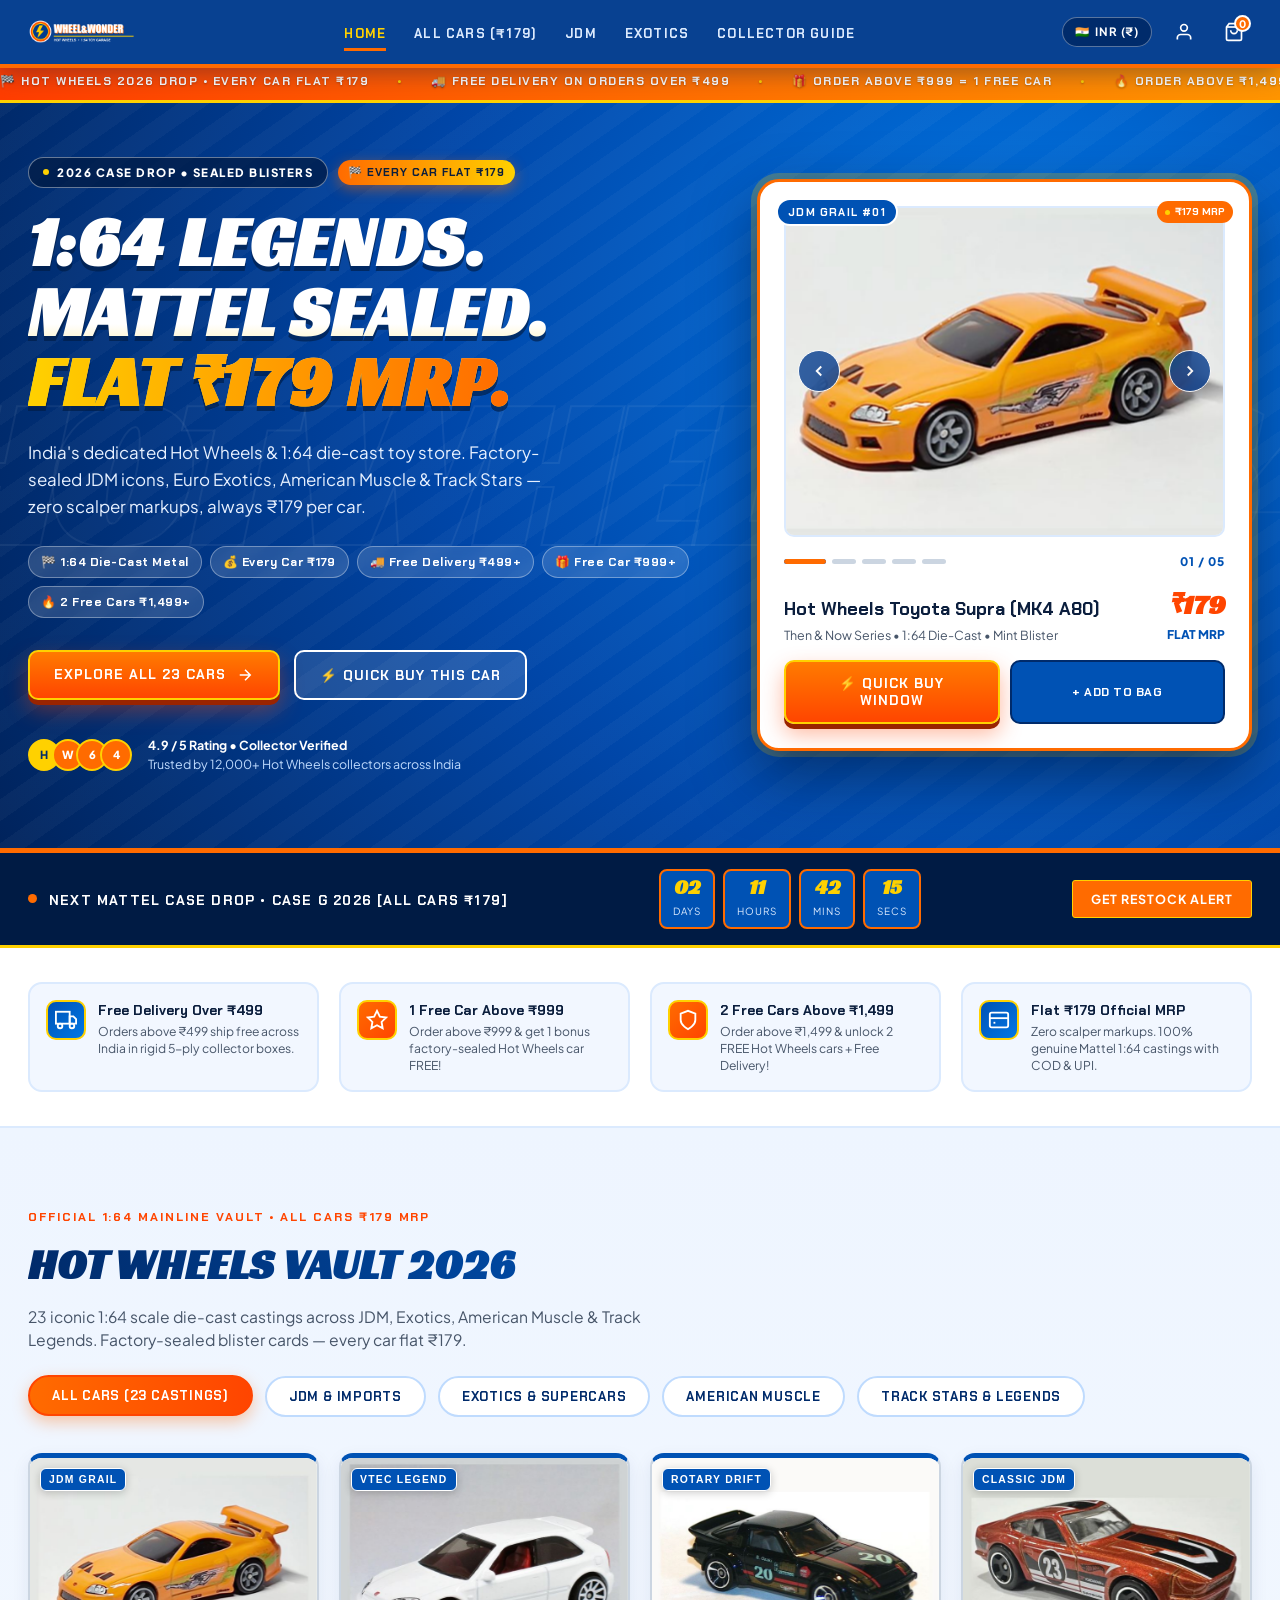
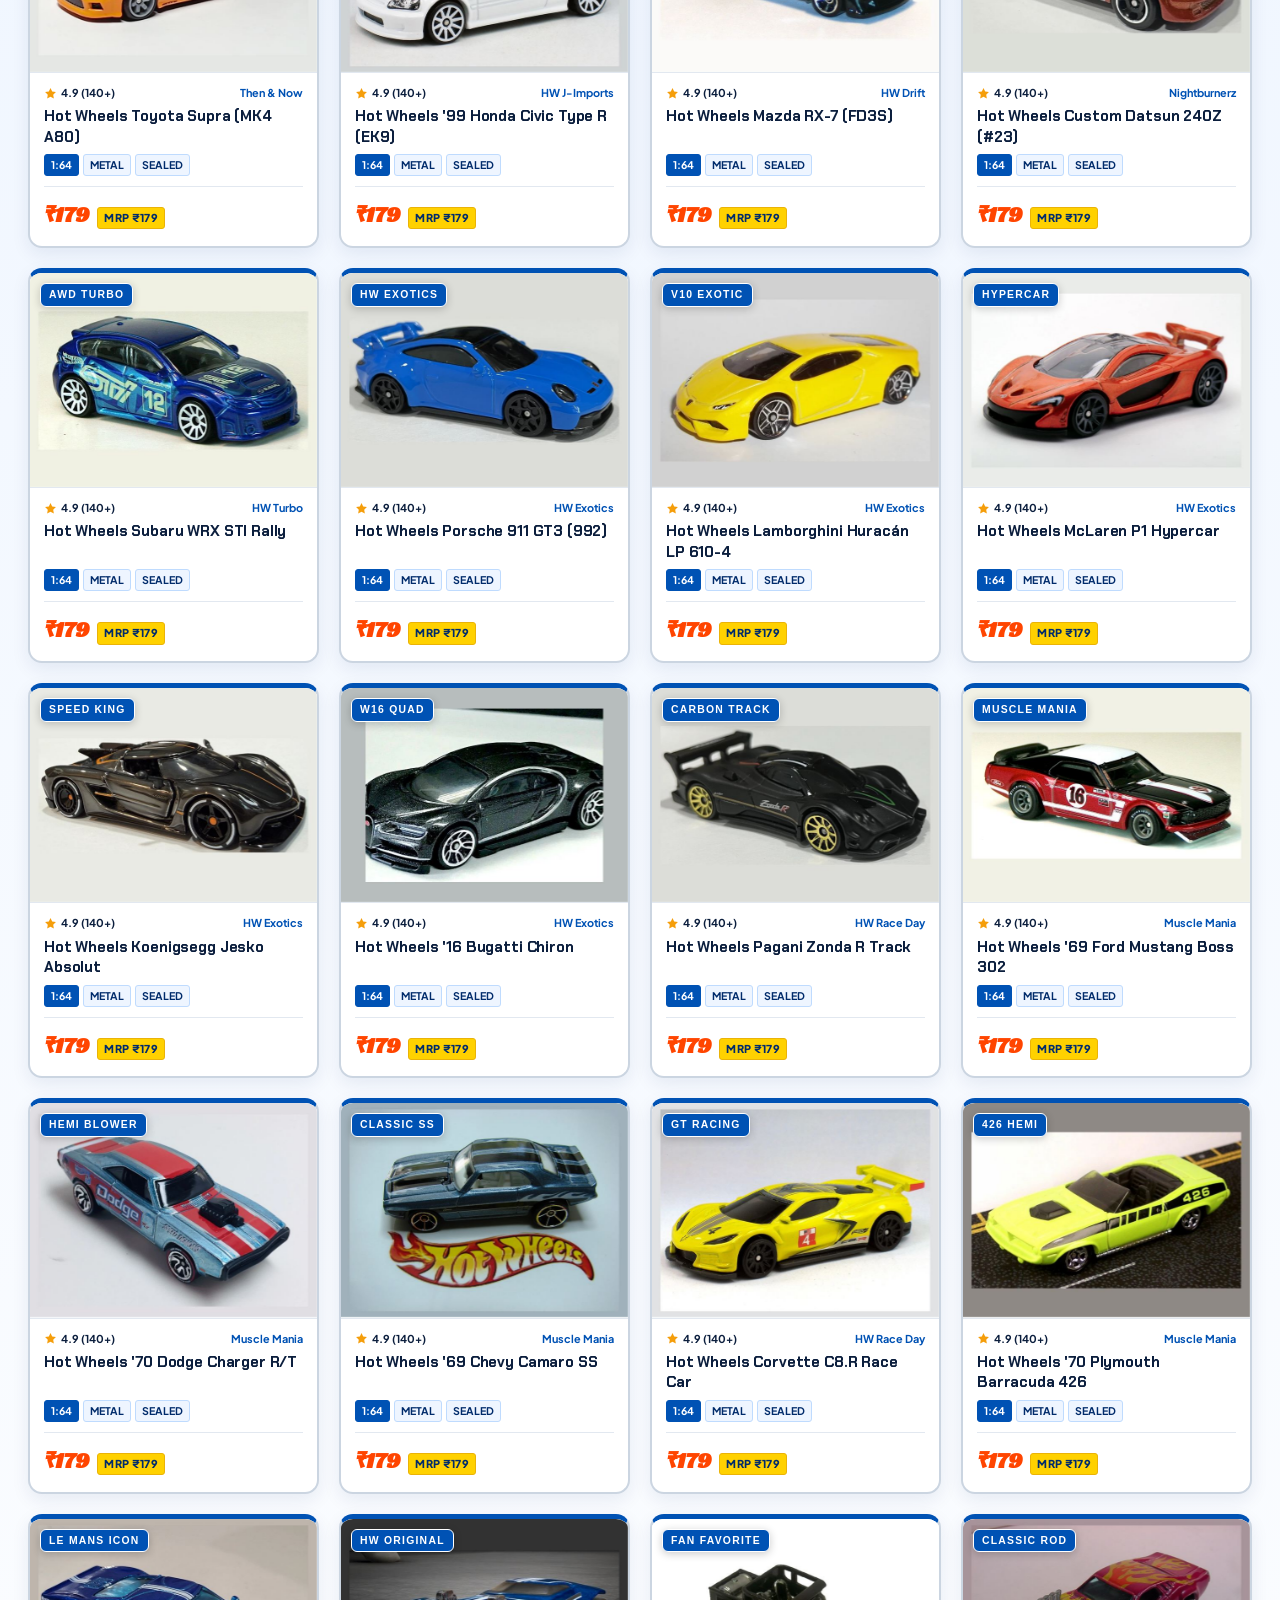
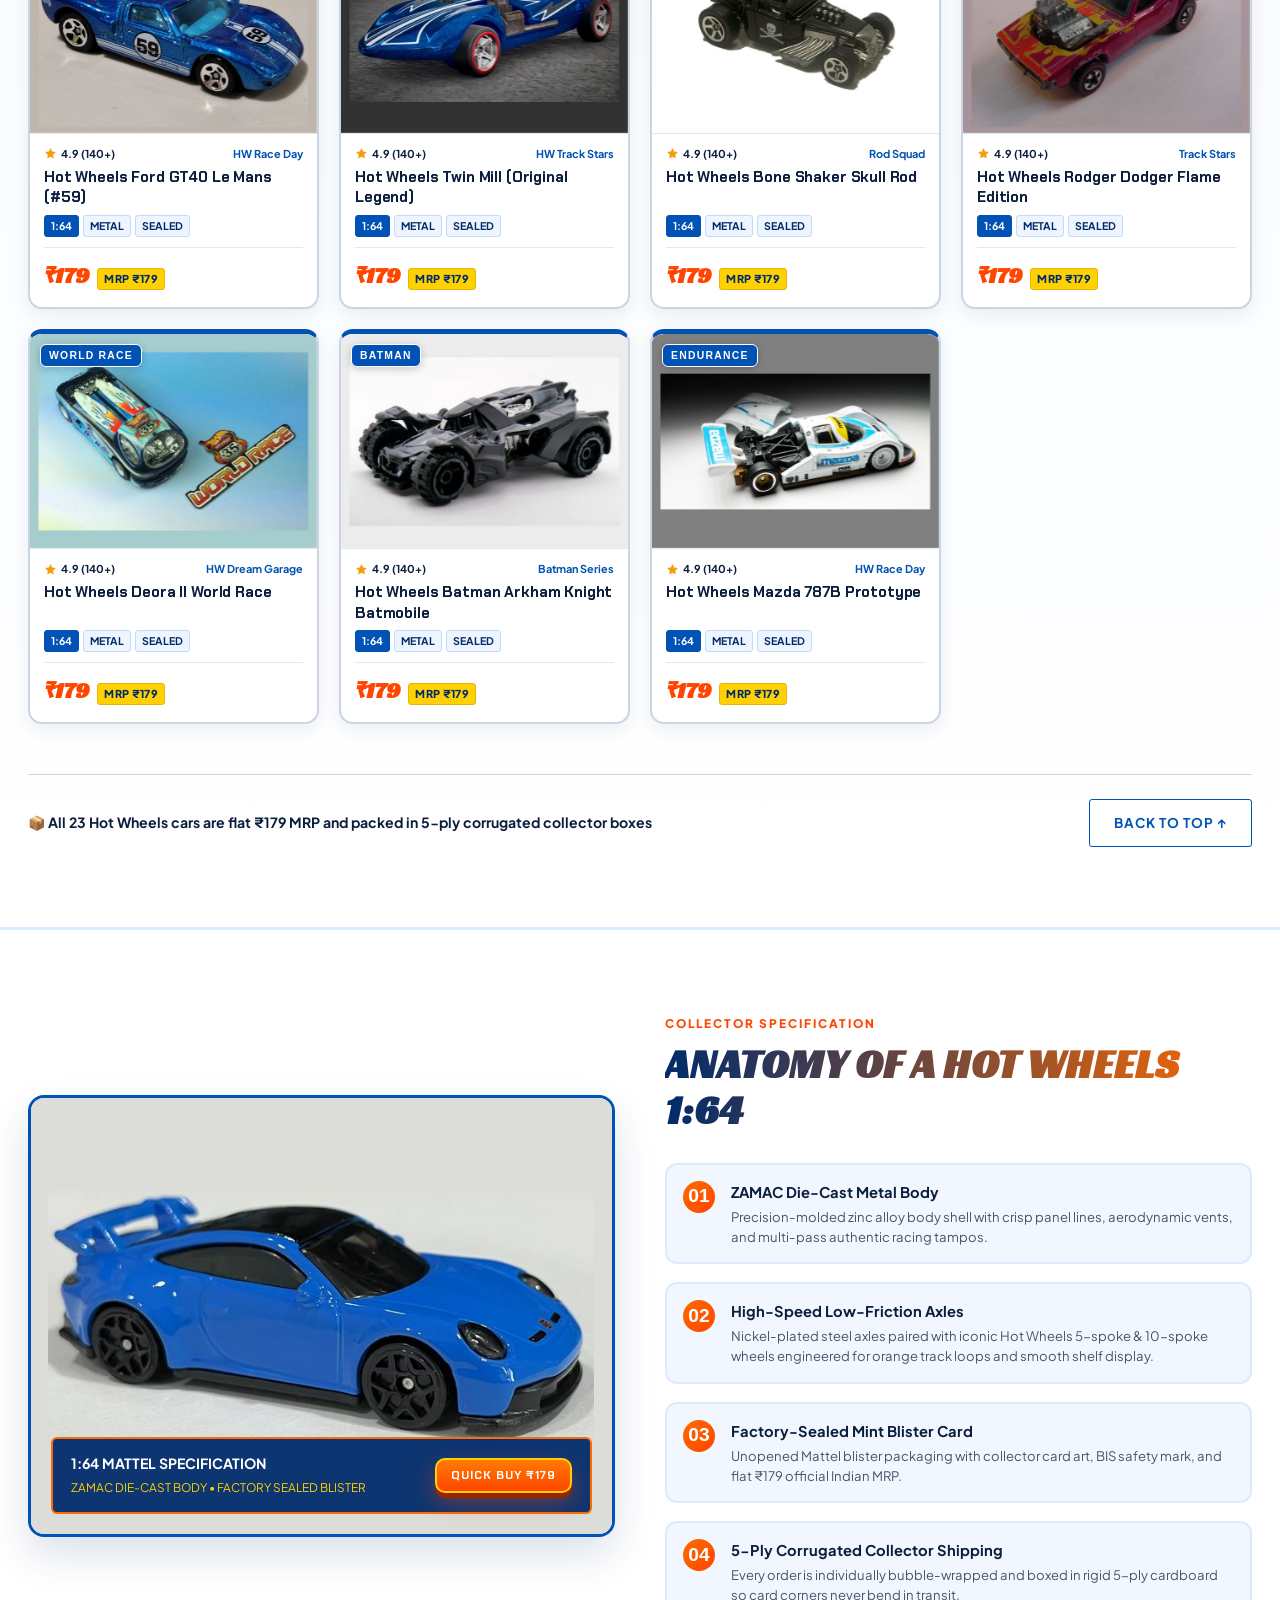
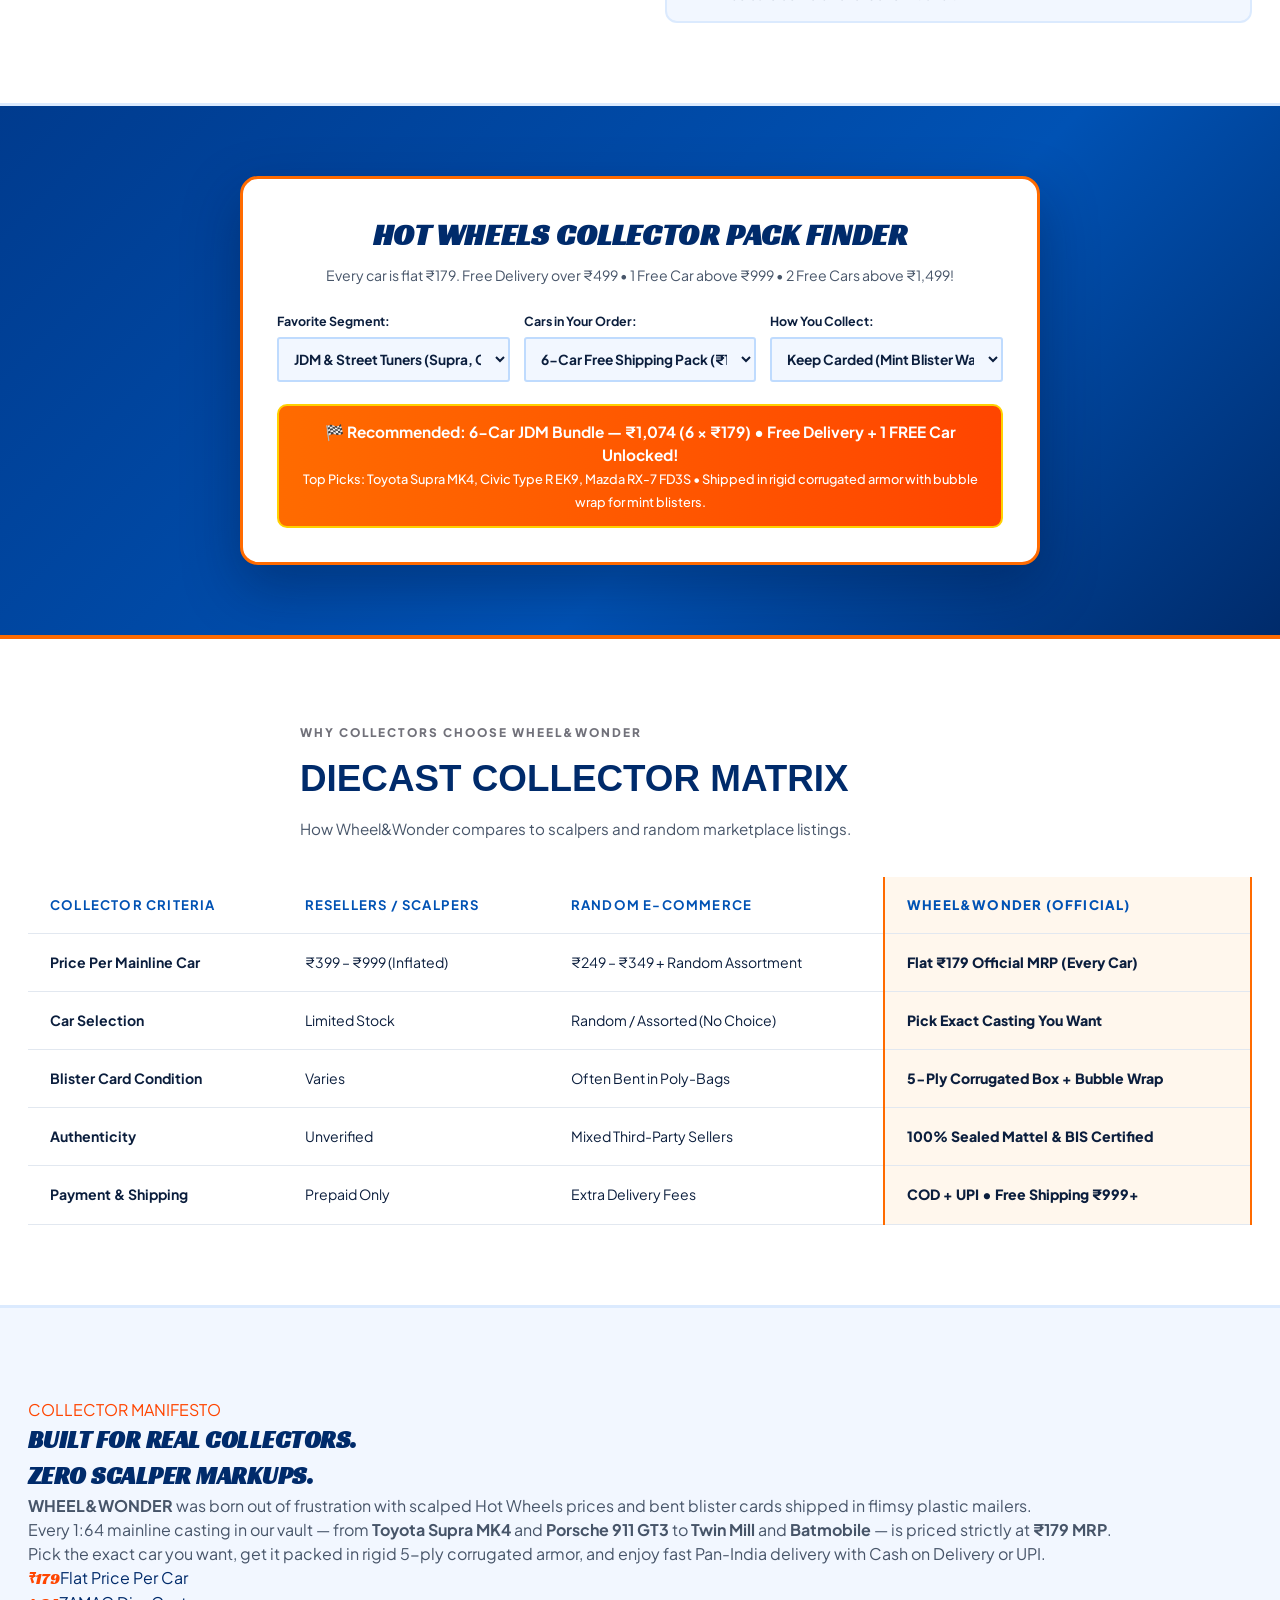
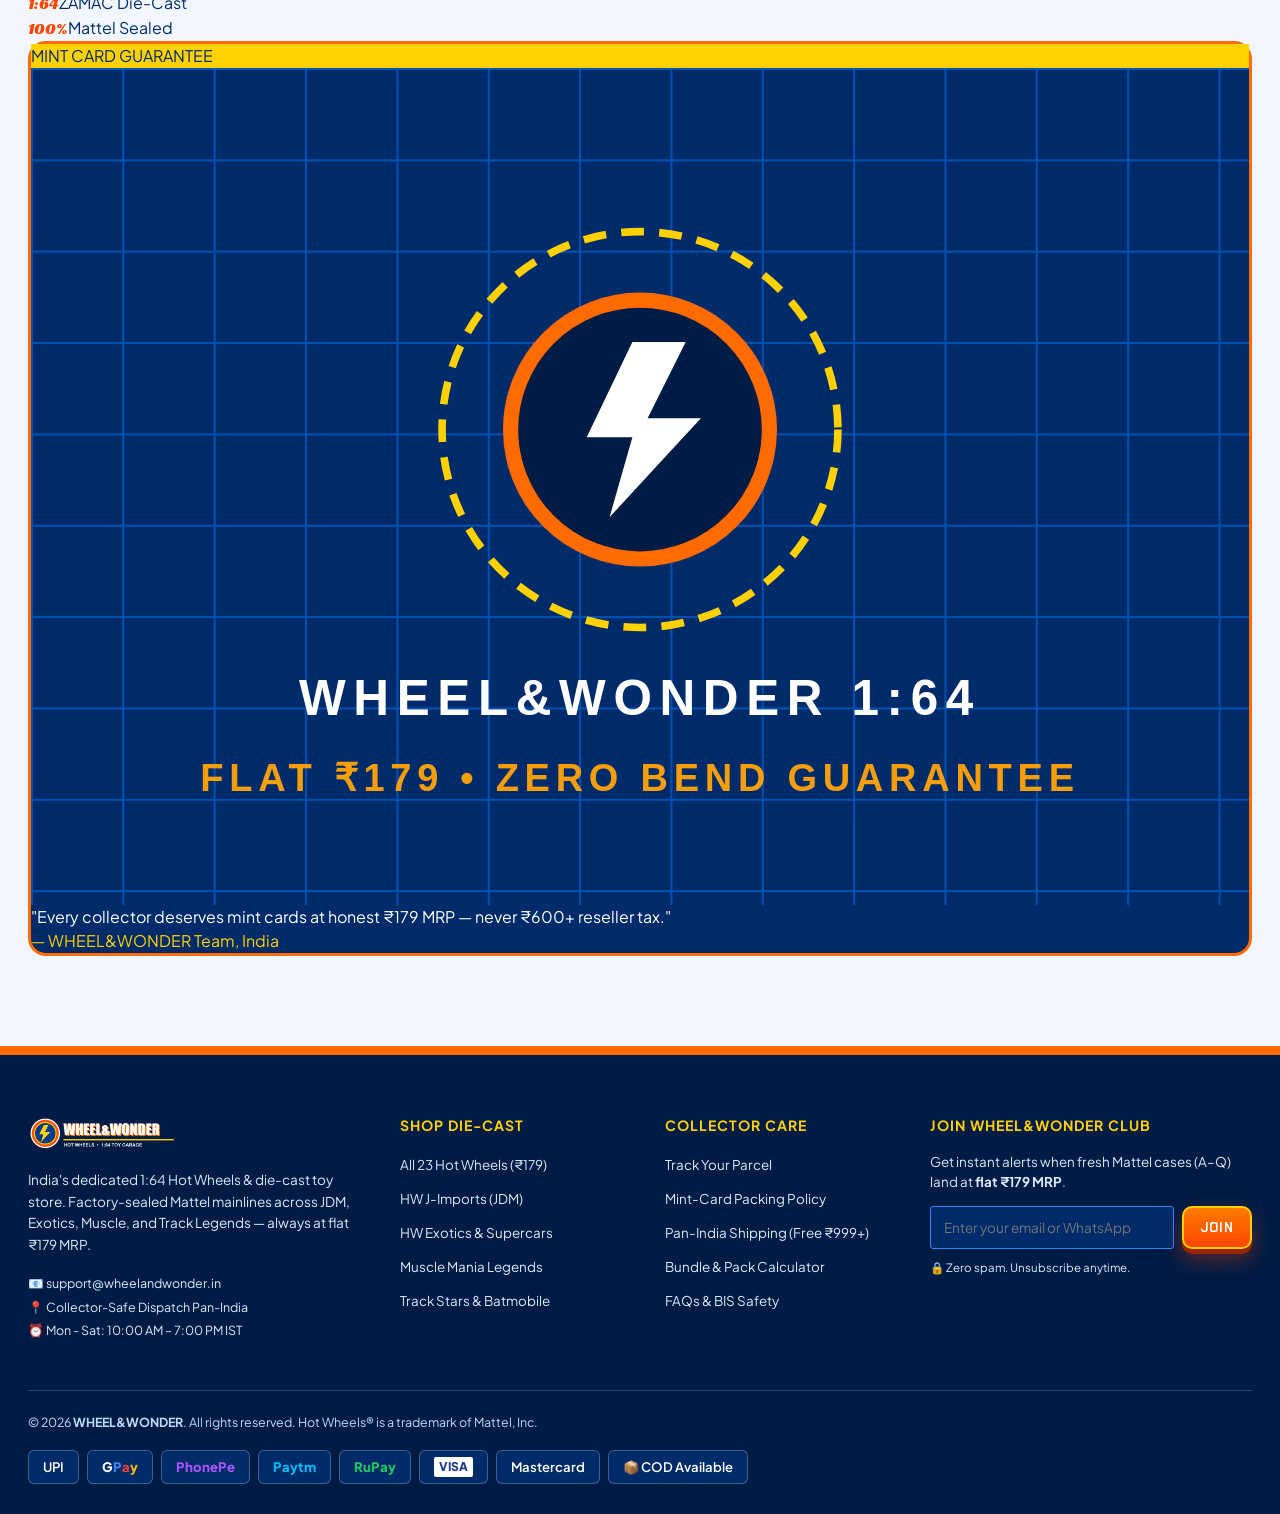
==== commit 83fdafb3: "Apply Hot Wheels orange, white & blue toy store theme" ====
--- a/index.html
+++ b/index.html
@@ -16,13 +16,12 @@
   <link rel="icon" type="image/png" href="./assets/wheel-wonder-logo.png">
   <link rel="preconnect" href="https://fonts.googleapis.com">
   <link rel="preconnect" href="https://fonts.gstatic.com" crossorigin>
-  <link href="https://fonts.googleapis.com/css2?family=Archivo:wght@500;700;900&family=Playfair+Display:wght@700&family=Plus+Jakarta+Sans:wght@300;400;500;600;700;800&family=Syne:wght@700;800&display=swap" rel="stylesheet">
+  <link href="https://fonts.googleapis.com/css2?family=Archivo:wght@500;700;900&family=Bangers&family=Chakra+Petch:wght@600;700&family=Plus+Jakarta+Sans:wght@400;500;600;700;800&family=Racing+Sans+One&display=swap" rel="stylesheet">
   <link rel="stylesheet" href="./assets/base.css">
   <style id="vimi-critical-pc-and-mobile-overrides">
     .product-card { max-width: 100% !important; }
     .product-card__media-wrapper {
       aspect-ratio: 4 / 3 !important;
-      background-color: #0d0d0d !important;
     }
     .product-card__image {
       aspect-ratio: 4 / 3 !important;
@@ -475,7 +474,7 @@
           <div class="product-card__bottom">
             <div class="price-wrapper">
               <span class="price-item price-item--regular">₹179</span>
-              <span class="price-badge-discount" style="background:#18181b;color:#f59e0b;border:1px solid #2e2e2e;">MRP ₹179</span>
+              <span class="price-badge-discount">MRP ₹179</span>
             </div>
           </div>
         </div>
@@ -520,7 +519,7 @@
           <div class="product-card__bottom">
             <div class="price-wrapper">
               <span class="price-item price-item--regular">₹179</span>
-              <span class="price-badge-discount" style="background:#18181b;color:#f59e0b;border:1px solid #2e2e2e;">MRP ₹179</span>
+              <span class="price-badge-discount">MRP ₹179</span>
             </div>
           </div>
         </div>
@@ -565,7 +564,7 @@
           <div class="product-card__bottom">
             <div class="price-wrapper">
               <span class="price-item price-item--regular">₹179</span>
-              <span class="price-badge-discount" style="background:#18181b;color:#f59e0b;border:1px solid #2e2e2e;">MRP ₹179</span>
+              <span class="price-badge-discount">MRP ₹179</span>
             </div>
           </div>
         </div>
@@ -610,7 +609,7 @@
           <div class="product-card__bottom">
             <div class="price-wrapper">
               <span class="price-item price-item--regular">₹179</span>
-              <span class="price-badge-discount" style="background:#18181b;color:#f59e0b;border:1px solid #2e2e2e;">MRP ₹179</span>
+              <span class="price-badge-discount">MRP ₹179</span>
             </div>
           </div>
         </div>
@@ -655,7 +654,7 @@
           <div class="product-card__bottom">
             <div class="price-wrapper">
               <span class="price-item price-item--regular">₹179</span>
-              <span class="price-badge-discount" style="background:#18181b;color:#f59e0b;border:1px solid #2e2e2e;">MRP ₹179</span>
+              <span class="price-badge-discount">MRP ₹179</span>
             </div>
           </div>
         </div>
@@ -700,7 +699,7 @@
           <div class="product-card__bottom">
             <div class="price-wrapper">
               <span class="price-item price-item--regular">₹179</span>
-              <span class="price-badge-discount" style="background:#18181b;color:#f59e0b;border:1px solid #2e2e2e;">MRP ₹179</span>
+              <span class="price-badge-discount">MRP ₹179</span>
             </div>
           </div>
         </div>
@@ -745,7 +744,7 @@
           <div class="product-card__bottom">
             <div class="price-wrapper">
               <span class="price-item price-item--regular">₹179</span>
-              <span class="price-badge-discount" style="background:#18181b;color:#f59e0b;border:1px solid #2e2e2e;">MRP ₹179</span>
+              <span class="price-badge-discount">MRP ₹179</span>
             </div>
           </div>
         </div>
@@ -790,7 +789,7 @@
           <div class="product-card__bottom">
             <div class="price-wrapper">
               <span class="price-item price-item--regular">₹179</span>
-              <span class="price-badge-discount" style="background:#18181b;color:#f59e0b;border:1px solid #2e2e2e;">MRP ₹179</span>
+              <span class="price-badge-discount">MRP ₹179</span>
             </div>
           </div>
         </div>
@@ -835,7 +834,7 @@
           <div class="product-card__bottom">
             <div class="price-wrapper">
               <span class="price-item price-item--regular">₹179</span>
-              <span class="price-badge-discount" style="background:#18181b;color:#f59e0b;border:1px solid #2e2e2e;">MRP ₹179</span>
+              <span class="price-badge-discount">MRP ₹179</span>
             </div>
           </div>
         </div>
@@ -880,7 +879,7 @@
           <div class="product-card__bottom">
             <div class="price-wrapper">
               <span class="price-item price-item--regular">₹179</span>
-              <span class="price-badge-discount" style="background:#18181b;color:#f59e0b;border:1px solid #2e2e2e;">MRP ₹179</span>
+              <span class="price-badge-discount">MRP ₹179</span>
             </div>
           </div>
         </div>
@@ -925,7 +924,7 @@
           <div class="product-card__bottom">
             <div class="price-wrapper">
               <span class="price-item price-item--regular">₹179</span>
-              <span class="price-badge-discount" style="background:#18181b;color:#f59e0b;border:1px solid #2e2e2e;">MRP ₹179</span>
+              <span class="price-badge-discount">MRP ₹179</span>
             </div>
           </div>
         </div>
@@ -970,7 +969,7 @@
           <div class="product-card__bottom">
             <div class="price-wrapper">
               <span class="price-item price-item--regular">₹179</span>
-              <span class="price-badge-discount" style="background:#18181b;color:#f59e0b;border:1px solid #2e2e2e;">MRP ₹179</span>
+              <span class="price-badge-discount">MRP ₹179</span>
             </div>
           </div>
         </div>
@@ -1015,7 +1014,7 @@
           <div class="product-card__bottom">
             <div class="price-wrapper">
               <span class="price-item price-item--regular">₹179</span>
-              <span class="price-badge-discount" style="background:#18181b;color:#f59e0b;border:1px solid #2e2e2e;">MRP ₹179</span>
+              <span class="price-badge-discount">MRP ₹179</span>
             </div>
           </div>
         </div>
@@ -1060,7 +1059,7 @@
           <div class="product-card__bottom">
             <div class="price-wrapper">
               <span class="price-item price-item--regular">₹179</span>
-              <span class="price-badge-discount" style="background:#18181b;color:#f59e0b;border:1px solid #2e2e2e;">MRP ₹179</span>
+              <span class="price-badge-discount">MRP ₹179</span>
             </div>
           </div>
         </div>
@@ -1105,7 +1104,7 @@
           <div class="product-card__bottom">
             <div class="price-wrapper">
               <span class="price-item price-item--regular">₹179</span>
-              <span class="price-badge-discount" style="background:#18181b;color:#f59e0b;border:1px solid #2e2e2e;">MRP ₹179</span>
+              <span class="price-badge-discount">MRP ₹179</span>
             </div>
           </div>
         </div>
@@ -1150,7 +1149,7 @@
           <div class="product-card__bottom">
             <div class="price-wrapper">
               <span class="price-item price-item--regular">₹179</span>
-              <span class="price-badge-discount" style="background:#18181b;color:#f59e0b;border:1px solid #2e2e2e;">MRP ₹179</span>
+              <span class="price-badge-discount">MRP ₹179</span>
             </div>
           </div>
         </div>
@@ -1195,7 +1194,7 @@
           <div class="product-card__bottom">
             <div class="price-wrapper">
               <span class="price-item price-item--regular">₹179</span>
-              <span class="price-badge-discount" style="background:#18181b;color:#f59e0b;border:1px solid #2e2e2e;">MRP ₹179</span>
+              <span class="price-badge-discount">MRP ₹179</span>
             </div>
           </div>
         </div>
@@ -1240,7 +1239,7 @@
           <div class="product-card__bottom">
             <div class="price-wrapper">
               <span class="price-item price-item--regular">₹179</span>
-              <span class="price-badge-discount" style="background:#18181b;color:#f59e0b;border:1px solid #2e2e2e;">MRP ₹179</span>
+              <span class="price-badge-discount">MRP ₹179</span>
             </div>
           </div>
         </div>
@@ -1285,7 +1284,7 @@
           <div class="product-card__bottom">
             <div class="price-wrapper">
               <span class="price-item price-item--regular">₹179</span>
-              <span class="price-badge-discount" style="background:#18181b;color:#f59e0b;border:1px solid #2e2e2e;">MRP ₹179</span>
+              <span class="price-badge-discount">MRP ₹179</span>
             </div>
           </div>
         </div>
@@ -1330,7 +1329,7 @@
           <div class="product-card__bottom">
             <div class="price-wrapper">
               <span class="price-item price-item--regular">₹179</span>
-              <span class="price-badge-discount" style="background:#18181b;color:#f59e0b;border:1px solid #2e2e2e;">MRP ₹179</span>
+              <span class="price-badge-discount">MRP ₹179</span>
             </div>
           </div>
         </div>
@@ -1375,7 +1374,7 @@
           <div class="product-card__bottom">
             <div class="price-wrapper">
               <span class="price-item price-item--regular">₹179</span>
-              <span class="price-badge-discount" style="background:#18181b;color:#f59e0b;border:1px solid #2e2e2e;">MRP ₹179</span>
+              <span class="price-badge-discount">MRP ₹179</span>
             </div>
           </div>
         </div>
@@ -1420,7 +1419,7 @@
           <div class="product-card__bottom">
             <div class="price-wrapper">
               <span class="price-item price-item--regular">₹179</span>
-              <span class="price-badge-discount" style="background:#18181b;color:#f59e0b;border:1px solid #2e2e2e;">MRP ₹179</span>
+              <span class="price-badge-discount">MRP ₹179</span>
             </div>
           </div>
         </div>
@@ -1465,7 +1464,7 @@
           <div class="product-card__bottom">
             <div class="price-wrapper">
               <span class="price-item price-item--regular">₹179</span>
-              <span class="price-badge-discount" style="background:#18181b;color:#f59e0b;border:1px solid #2e2e2e;">MRP ₹179</span>
+              <span class="price-badge-discount">MRP ₹179</span>
             </div>
           </div>
         </div>
@@ -1629,13 +1628,13 @@
                 <div class="story-badge">MINT CARD GUARANTEE</div>
                 <div class="fabric-macro-visual">
                   <svg viewBox="0 0 320 220" fill="none" xmlns="http://www.w3.org/2000/svg" class="fabric-svg">
-                    <rect width="320" height="220" rx="12" fill="#111111"/>
+                    <rect width="320" height="220" rx="12" fill="#002b6b"/>
                     <pattern id="trackGrid" width="24" height="24" patternUnits="userSpaceOnUse">
-                      <path d="M 24 0 L 0 0 0 24" fill="none" stroke="#1f1f1f" stroke-width="1"/>
+                      <path d="M 24 0 L 0 0 0 24" fill="none" stroke="#0052b4" stroke-width="1"/>
                     </pattern>
                     <rect width="320" height="220" fill="url(#trackGrid)"/>
-                    <circle cx="160" cy="95" r="52" stroke="#f59e0b" stroke-width="2" stroke-dasharray="6 4" fill="none"/>
-                    <circle cx="160" cy="95" r="34" stroke="#ef4444" stroke-width="3" fill="#090909"/>
+                    <circle cx="160" cy="95" r="52" stroke="#ffd100" stroke-width="2" stroke-dasharray="6 4" fill="none"/>
+                    <circle cx="160" cy="95" r="34" stroke="#ff6b00" stroke-width="4" fill="#001b44"/>
                     <polygon points="158,72 172,72 162,92 176,92 152,118 158,97 146,97" fill="#ffffff"/>
                     <text x="160" y="170" text-anchor="middle" fill="#ffffff" font-family="'Syne', sans-serif" font-weight="800" font-size="13" letter-spacing="2">WHEEL&WONDER 1:64</text>
                     <text x="160" y="190" text-anchor="middle" fill="#f59e0b" font-family="sans-serif" font-weight="700" font-size="10" letter-spacing="1.5">FLAT ₹179 • ZERO BEND GUARANTEE</text>
--- a/assets/base.css
+++ b/assets/base.css
@@ -4104,3 +4104,1145 @@
   color: #ffffff !important;
   padding: 10px !important;
 }
+
+
+/* ==========================================================================
+   WHEEL&WONDER — HOT WHEELS TOY STORE THEME (ORANGE, WHITE & BLUE)
+   Authentic Blister-Card & Orange-Track Aesthetic
+   ========================================================================== */
+:root {
+  --hw-blue: #0052b4;
+  --hw-blue-dark: #002b6b;
+  --hw-blue-deep: #001b44;
+  --hw-blue-bright: #0077e6;
+  --hw-orange: #ff6b00;
+  --hw-orange-hot: #ff4500;
+  --hw-yellow: #ffd100;
+  --hw-white: #ffffff;
+  --hw-ice: #f2f7ff;
+  --hw-ink: #0b1e3d;
+  --hw-muted: #475569;
+  --font-hw-display: 'Racing Sans One', 'Bangers', 'Syne', sans-serif;
+  --font-hw-tech: 'Chakra Petch', 'Plus Jakarta Sans', sans-serif;
+}
+
+body.vimi-store {
+  background-color: var(--hw-ice) !important;
+  color: var(--hw-ink) !important;
+  font-family: 'Plus Jakarta Sans', -apple-system, BlinkMacSystemFont, sans-serif !important;
+}
+
+/* Hot Wheels Racing Typography */
+.hero-title,
+.section-title,
+.anatomy-title,
+.fit-finder-title,
+.story-heading,
+.m-h1,
+.buying-window-title,
+.cart-drawer__title,
+.login-title {
+  font-family: var(--font-hw-display) !important;
+  letter-spacing: 0.02em !important;
+  text-transform: uppercase !important;
+}
+
+/* Checkered / Orange Track Announcement Bar */
+.announcement-bar {
+  background: linear-gradient(90deg, #ff3d00 0%, #ff6b00 50%, #ff9500 100%) !important;
+  border-bottom: 3px solid var(--hw-yellow) !important;
+  padding: 9px 0 !important;
+}
+
+.announcement-track {
+  color: #ffffff !important;
+  font-family: var(--font-hw-tech) !important;
+  font-weight: 700 !important;
+  text-shadow: 0 1px 2px rgba(0, 0, 0, 0.25);
+}
+
+.ticker-divider {
+  color: var(--hw-yellow) !important;
+  font-weight: 900 !important;
+}
+
+/* Electric Hot Wheels Blue Sticky Header */
+.site-header {
+  background: rgba(0, 59, 142, 0.97) !important;
+  border-bottom: 4px solid var(--hw-orange) !important;
+  box-shadow: 0 6px 24px rgba(0, 27, 68, 0.35) !important;
+}
+
+.site-header.header-scrolled {
+  background: rgba(0, 43, 107, 0.99) !important;
+  border-bottom-color: var(--hw-yellow) !important;
+}
+
+.header__menu-list .menu-item a {
+  font-family: var(--font-hw-tech) !important;
+  color: #dbeafe !important;
+  font-weight: 700 !important;
+}
+
+.header__menu-list .menu-item a:hover,
+.header__menu-list .menu-item.active a {
+  color: var(--hw-yellow) !important;
+}
+
+.header__menu-list .menu-item.active a::after {
+  background-color: var(--hw-orange) !important;
+  height: 3px !important;
+}
+
+.header__currency-badge {
+  background: var(--hw-blue-dark) !important;
+  border: 1.5px solid rgba(255, 255, 255, 0.35) !important;
+  color: #ffffff !important;
+}
+
+.header__icon-btn {
+  color: #ffffff !important;
+}
+
+.header__icon-btn:hover {
+  background-color: rgba(255, 255, 255, 0.14) !important;
+}
+
+.header__cart-badge {
+  background-color: var(--hw-orange) !important;
+  color: #ffffff !important;
+  border: 2px solid #ffffff;
+}
+
+/* Mobile Nav Drawer in Hot Wheels Blue */
+.mobile-nav-content {
+  background: linear-gradient(180deg, #003b8e 0%, #001b44 100%) !important;
+  border-right: 4px solid var(--hw-orange) !important;
+}
+
+.mobile-nav-header {
+  border-bottom: 1px solid rgba(255, 255, 255, 0.2) !important;
+}
+
+.mobile-nav-close {
+  background: var(--hw-orange) !important;
+  border-color: #ffffff !important;
+  color: #ffffff !important;
+}
+
+.mobile-nav-list a {
+  color: #ffffff !important;
+  font-family: var(--font-hw-tech) !important;
+}
+
+.mobile-login-link {
+  background: var(--hw-orange) !important;
+  border-color: var(--hw-yellow) !important;
+  color: #ffffff !important;
+}
+
+.mobile-nav-perks {
+  color: #dbeafe !important;
+  border-top-color: rgba(255, 255, 255, 0.2) !important;
+}
+
+/* ==========================================================================
+   DESKTOP HERO — HOT WHEELS TRACK & BLISTER CARD
+   ========================================================================== */
+.hero-section {
+  background:
+    repeating-linear-gradient(
+      -35deg,
+      rgba(255, 255, 255, 0.03) 0px,
+      rgba(255, 255, 255, 0.03) 18px,
+      transparent 18px,
+      transparent 36px
+    ),
+    radial-gradient(circle at 80% 30%, #0077e6 0%, #0046a8 52%, #00235c 100%) !important;
+  border-bottom: 5px solid var(--hw-orange) !important;
+  padding: 54px 0 74px !important;
+}
+
+.hero-bg-watermark {
+  color: transparent !important;
+  -webkit-text-stroke: 2px rgba(255, 255, 255, 0.06) !important;
+  font-family: var(--font-hw-display) !important;
+}
+
+.hero-tag-badge {
+  background: rgba(0, 27, 68, 0.75) !important;
+  border: 1.5px solid rgba(255, 255, 255, 0.4) !important;
+  color: #ffffff !important;
+}
+
+.badge-dot {
+  background-color: var(--hw-yellow) !important;
+}
+
+.crazzzy-pill {
+  background: linear-gradient(90deg, #ff6b00, #ffd100) !important;
+  color: #0b1e3d !important;
+  font-family: var(--font-hw-tech) !important;
+  font-weight: 900 !important;
+  box-shadow: 0 4px 14px rgba(255, 107, 0, 0.45);
+}
+
+.hero-title {
+  font-size: 4.3rem !important;
+  line-height: 1.02 !important;
+  background: linear-gradient(180deg, #ffffff 0%, #ffffff 55%, #ffd100 100%) !important;
+  -webkit-background-clip: text !important;
+  -webkit-text-fill-color: transparent !important;
+  filter: drop-shadow(0 5px 0 rgba(0, 27, 68, 0.65)) !important;
+  animation: none !important;
+}
+
+.hero-title .text-gradient {
+  background: linear-gradient(90deg, #ffd100 0%, #ff6b00 100%) !important;
+  -webkit-background-clip: text !important;
+  -webkit-text-fill-color: transparent !important;
+}
+
+.hero-description {
+  color: #e6f0ff !important;
+  font-size: 1.06rem !important;
+}
+
+.hero-features-chips .chip {
+  background: rgba(255, 255, 255, 0.14) !important;
+  border: 1.5px solid rgba(255, 255, 255, 0.35) !important;
+  color: #ffffff !important;
+  border-radius: 999px !important;
+  font-family: var(--font-hw-tech) !important;
+  backdrop-filter: blur(6px);
+}
+
+.hero-cta-group .btn--primary,
+.btn--primary {
+  background: linear-gradient(180deg, #ff7b00 0%, #ff4500 100%) !important;
+  color: #ffffff !important;
+  border: 2px solid #ffd100 !important;
+  border-radius: 10px !important;
+  font-family: var(--font-hw-tech) !important;
+  font-weight: 800 !important;
+  box-shadow: 0 5px 0 #9a2400, 0 10px 22px rgba(255, 69, 0, 0.38) !important;
+}
+
+.hero-cta-group .btn--primary:hover,
+.btn--primary:hover {
+  background: linear-gradient(180deg, #ff8c1a 0%, #ff5500 100%) !important;
+  transform: translateY(-2px) !important;
+}
+
+.hero-cta-group .btn--outline {
+  background: rgba(255, 255, 255, 0.12) !important;
+  border: 2px solid #ffffff !important;
+  color: #ffffff !important;
+  border-radius: 10px !important;
+  font-family: var(--font-hw-tech) !important;
+}
+
+.hero-cta-group .btn--outline:hover {
+  background: #ffffff !important;
+  color: var(--hw-blue-dark) !important;
+}
+
+.avatar-circle {
+  background: var(--hw-orange) !important;
+  border-color: var(--hw-yellow) !important;
+  color: #ffffff !important;
+}
+
+.avatar-circle:first-child {
+  background: var(--hw-yellow) !important;
+  color: var(--hw-blue-dark) !important;
+}
+
+.proof-text strong {
+  color: #ffffff !important;
+}
+
+.proof-text span {
+  color: #bfdbfe !important;
+}
+
+/* Desktop Hero Blister Showcase Card */
+.hero-card-showcase {
+  background: #ffffff !important;
+  border: 3px solid var(--hw-orange) !important;
+  border-radius: 22px !important;
+  box-shadow: 0 24px 60px rgba(0, 18, 51, 0.55), 0 0 0 6px rgba(255, 209, 0, 0.25) !important;
+}
+
+.hero-card-showcase:hover {
+  border-color: var(--hw-yellow) !important;
+}
+
+.showcase-badge {
+  background: var(--hw-blue) !important;
+  border: 2px solid #ffffff !important;
+  color: #ffffff !important;
+  font-family: var(--font-hw-tech) !important;
+}
+
+.showcase-live-pill {
+  background: var(--hw-orange) !important;
+  color: #ffffff !important;
+  font-family: var(--font-hw-tech) !important;
+}
+
+.live-dot {
+  background: var(--hw-yellow) !important;
+}
+
+.hero-slider-stage {
+  background: #f4f8ff !important;
+  border: 2px solid #dbeafe !important;
+  box-shadow: none !important;
+}
+
+.hero-stage-arrow {
+  background: rgba(0, 59, 142, 0.88) !important;
+  border-color: #ffffff !important;
+  color: #ffffff !important;
+}
+
+.hero-stage-arrow:hover {
+  background: var(--hw-orange) !important;
+}
+
+.hero-dot {
+  background: #cbd5e1 !important;
+}
+
+.hero-dot.active {
+  background: var(--hw-blue) !important;
+}
+
+.hero-dot-fill {
+  background: var(--hw-orange) !important;
+}
+
+.hero-slider-counter {
+  color: var(--hw-blue) !important;
+  font-weight: 800 !important;
+}
+
+.showcase-name {
+  color: var(--hw-ink) !important;
+  font-family: var(--font-hw-tech) !important;
+  font-weight: 800 !important;
+  font-size: 1.12rem !important;
+}
+
+.showcase-sub {
+  color: var(--hw-muted) !important;
+}
+
+.showcase-curr {
+  color: var(--hw-orange-hot) !important;
+  font-family: var(--font-hw-display) !important;
+  font-size: 1.75rem !important;
+}
+
+.showcase-orig {
+  color: var(--hw-blue) !important;
+  font-weight: 800 !important;
+  font-size: 0.75rem !important;
+}
+
+.showcase-actions-grid .btn--secondary {
+  background: var(--hw-blue) !important;
+  color: #ffffff !important;
+  border: 2px solid var(--hw-blue-dark) !important;
+  border-radius: 10px !important;
+  font-family: var(--font-hw-tech) !important;
+}
+
+.showcase-actions-grid .btn--secondary:hover {
+  background: var(--hw-blue-bright) !important;
+}
+
+/* ==========================================================================
+   MOBILE HERO — HOT WHEELS TOY STORE
+   ========================================================================== */
+.vimi-m-hero {
+  background: radial-gradient(120% 60% at 50% 0%, #0077e6 0%, #003b8e 55%, #001b44 100%) !important;
+}
+
+.m-marquee {
+  background: linear-gradient(90deg, #ff3d00, #ff6b00) !important;
+  color: #ffffff !important;
+  border-bottom: 2px solid var(--hw-yellow) !important;
+}
+
+.m-pill {
+  background: rgba(0, 27, 68, 0.75) !important;
+  border-color: rgba(255, 255, 255, 0.4) !important;
+  color: #ffffff !important;
+}
+
+.m-pill.hot {
+  background: var(--hw-yellow) !important;
+  color: var(--hw-blue-dark) !important;
+  border-color: #ffffff !important;
+}
+
+.m-h1 {
+  color: #ffffff !important;
+  text-shadow: 0 4px 0 rgba(0, 27, 68, 0.6) !important;
+}
+
+.m-h1 em {
+  color: var(--hw-yellow) !important;
+  font-style: normal !important;
+  font-family: var(--font-hw-display) !important;
+}
+
+.m-sub {
+  color: #dbeafe !important;
+}
+
+.m-chip {
+  background: rgba(255, 255, 255, 0.14) !important;
+  border-color: rgba(255, 255, 255, 0.35) !important;
+  color: #ffffff !important;
+}
+
+.m-card {
+  background: #ffffff !important;
+  border: 3px solid var(--hw-orange) !important;
+}
+
+.m-tag {
+  background: var(--hw-blue) !important;
+  color: #ffffff !important;
+}
+
+.m-badge {
+  background: radial-gradient(circle at 30% 30%, #ffd100, #ff6b00 65%, #d82b00) !important;
+  color: #ffffff !important;
+  border: 3px solid #ffffff !important;
+}
+
+.m-dots i {
+  background: #cbd5e1 !important;
+}
+
+.m-dots i.on {
+  background: var(--hw-orange) !important;
+}
+
+.m-name {
+  color: var(--hw-ink) !important;
+}
+
+.m-meta {
+  color: var(--hw-muted) !important;
+}
+
+.m-price {
+  color: var(--hw-orange-hot) !important;
+  font-family: var(--font-hw-display) !important;
+}
+
+.m-rating {
+  color: #dbeafe !important;
+}
+
+.m-cta {
+  background: rgba(0, 43, 107, 0.96) !important;
+  border-top: 3px solid var(--hw-orange) !important;
+}
+
+.m-btn {
+  background: var(--hw-blue) !important;
+  border-color: #ffffff !important;
+  color: #ffffff !important;
+}
+
+.m-btn.primary {
+  background: linear-gradient(180deg, #ff7b00, #ff4500) !important;
+  color: #ffffff !important;
+  border-color: var(--hw-yellow) !important;
+}
+
+/* ==========================================================================
+   COUNTDOWN STRIP & 3-TIER REWARD PILLARS
+   ========================================================================== */
+.section-countdown-strip {
+  background: var(--hw-blue-deep) !important;
+  border-top: none !important;
+  border-bottom: 3px solid var(--hw-yellow) !important;
+}
+
+.countdown-status-indicator {
+  background-color: var(--hw-orange) !important;
+}
+
+.countdown-title {
+  color: #ffffff !important;
+  font-family: var(--font-hw-tech) !important;
+}
+
+.time-box {
+  background: var(--hw-blue) !important;
+  border: 2px solid var(--hw-orange) !important;
+  border-radius: 8px !important;
+}
+
+.time-num {
+  color: var(--hw-yellow) !important;
+  font-family: var(--font-hw-display) !important;
+}
+
+.time-label {
+  color: #dbeafe !important;
+}
+
+.section-countdown-strip .btn--outline {
+  background: var(--hw-orange) !important;
+  border-color: var(--hw-yellow) !important;
+  color: #ffffff !important;
+}
+
+.section-features {
+  background: #ffffff !important;
+  border-bottom: 2px solid #dbeafe !important;
+  padding: 34px 0 !important;
+}
+
+.feature-item {
+  background: var(--hw-ice);
+  border: 2px solid #dbeafe;
+  border-radius: 14px;
+  padding: 16px;
+  transition: transform 0.2s ease, border-color 0.2s ease;
+}
+
+.feature-item:hover {
+  transform: translateY(-3px);
+  border-color: var(--hw-orange);
+}
+
+.feature-icon-box {
+  background: linear-gradient(135deg, var(--hw-blue), var(--hw-blue-bright)) !important;
+  border: 2px solid var(--hw-yellow) !important;
+  border-radius: 10px !important;
+  color: #ffffff !important;
+}
+
+.feature-item:nth-child(2) .feature-icon-box,
+.feature-item:nth-child(3) .feature-icon-box {
+  background: linear-gradient(135deg, #ff6b00, #ff4500) !important;
+}
+
+.feature-title {
+  color: var(--hw-ink) !important;
+  font-family: var(--font-hw-tech) !important;
+  font-weight: 800 !important;
+}
+
+.feature-desc {
+  color: var(--hw-muted) !important;
+}
+
+/* ==========================================================================
+   PRODUCT GRID & HOT WHEELS BLISTER-STYLE CARDS
+   ========================================================================== */
+.section-featured-collection,
+.section-main-collection {
+  background: linear-gradient(180deg, #eef5ff 0%, #ffffff 100%) !important;
+  border-bottom: 3px solid #dbeafe !important;
+}
+
+.section-header__tag {
+  color: var(--hw-orange-hot) !important;
+  font-family: var(--font-hw-tech) !important;
+}
+
+.section-title {
+  background: linear-gradient(90deg, var(--hw-blue-dark) 0%, var(--hw-blue) 55%, var(--hw-orange) 100%) !important;
+  -webkit-background-clip: text !important;
+  -webkit-text-fill-color: transparent !important;
+  filter: none !important;
+  animation: none !important;
+}
+
+.section-subtitle {
+  color: var(--hw-muted) !important;
+}
+
+.filter-tab {
+  background: #ffffff !important;
+  border: 2px solid #bfdbfe !important;
+  color: var(--hw-blue-dark) !important;
+  font-family: var(--font-hw-tech) !important;
+}
+
+.filter-tab:hover {
+  border-color: var(--hw-orange) !important;
+  color: var(--hw-orange-hot) !important;
+  background: #fff7ed !important;
+}
+
+.filter-tab.active {
+  background: linear-gradient(90deg, #ff6b00, #ff4500) !important;
+  color: #ffffff !important;
+  border-color: var(--hw-orange-hot) !important;
+  box-shadow: 0 6px 16px rgba(255, 107, 0, 0.35) !important;
+}
+
+/* Toy Store Blister Product Card */
+.product-card {
+  background: #ffffff !important;
+  border: 2px solid #cbd5e1 !important;
+  border-top: 5px solid var(--hw-blue) !important;
+  border-radius: 14px !important;
+  box-shadow: 0 6px 18px rgba(0, 43, 107, 0.08) !important;
+}
+
+.product-card:hover {
+  border-color: var(--hw-orange) !important;
+  border-top-color: var(--hw-orange) !important;
+  box-shadow: 0 18px 36px rgba(0, 59, 142, 0.18), 0 0 0 2px rgba(255, 107, 0, 0.25) !important;
+}
+
+.product-card__media-wrapper {
+  background-color: #f8fafc !important;
+  border-bottom: 1px solid #e2e8f0;
+  border-radius: 0 !important;
+}
+
+.product-card__media-wrapper::before,
+.buying-window-media::before {
+  background: linear-gradient(115deg, #e2e8f0 20%, #f1f5f9 40%, #ffffff 50%, #f1f5f9 60%, #e2e8f0 80%) !important;
+}
+
+.product-card__media-wrapper::after,
+.buying-window-media::after {
+  color: var(--hw-blue) !important;
+}
+
+.product-card__badge {
+  background: var(--hw-blue) !important;
+  border: 1.5px solid #ffffff !important;
+  color: #ffffff !important;
+  border-radius: 6px !important;
+  box-shadow: 0 2px 8px rgba(0, 0, 0, 0.2);
+}
+
+.btn-quick-buy {
+  background: var(--hw-orange) !important;
+  color: #ffffff !important;
+  border-radius: 6px !important;
+  font-family: var(--font-hw-tech) !important;
+}
+
+.btn-quick-buy:hover {
+  background: var(--hw-orange-hot) !important;
+}
+
+.btn-quick-add {
+  background: var(--hw-blue-dark) !important;
+  color: #ffffff !important;
+  border: 1px solid var(--hw-blue) !important;
+  border-radius: 6px !important;
+  font-family: var(--font-hw-tech) !important;
+}
+
+.btn-quick-add:hover {
+  background: var(--hw-blue) !important;
+}
+
+.product-card__rating {
+  color: var(--hw-ink) !important;
+  font-weight: 700;
+}
+
+.product-card__fit-tag {
+  color: var(--hw-blue) !important;
+  font-weight: 700 !important;
+}
+
+.product-card__title a {
+  color: var(--hw-ink) !important;
+  font-family: var(--font-hw-tech) !important;
+  font-weight: 800 !important;
+}
+
+.product-card__title a:hover {
+  color: var(--hw-orange-hot) !important;
+}
+
+.size-pill {
+  background: #eef5ff !important;
+  border: 1px solid #bfdbfe !important;
+  color: var(--hw-blue-dark) !important;
+}
+
+.size-pill.active {
+  background: var(--hw-blue) !important;
+  border-color: var(--hw-blue) !important;
+  color: #ffffff !important;
+}
+
+.product-card__bottom {
+  border-top: 1px solid #e2e8f0 !important;
+}
+
+.price-item--regular {
+  color: var(--hw-orange-hot) !important;
+  font-family: var(--font-hw-display) !important;
+  font-size: 1.45rem !important;
+}
+
+.price-badge-discount {
+  background: var(--hw-yellow) !important;
+  color: var(--hw-blue-dark) !important;
+  border: 1px solid #eab308 !important;
+  font-weight: 800 !important;
+}
+
+.collection-footer-cta {
+  border-top-color: #cbd5e1 !important;
+}
+
+.bottom-guarantee {
+  color: var(--hw-ink) !important;
+}
+
+.collection-footer-cta .btn--outline {
+  border-color: var(--hw-blue) !important;
+  color: var(--hw-blue) !important;
+}
+
+.collection-footer-cta .btn--outline:hover {
+  background: var(--hw-blue) !important;
+  color: #ffffff !important;
+}
+
+/* ==========================================================================
+   ANATOMY, PACK FINDER, MATRIX & BRAND STORY
+   ========================================================================== */
+.section-anatomy {
+  background: #ffffff !important;
+  border-bottom: 3px solid #dbeafe !important;
+}
+
+.anatomy-tag {
+  color: var(--hw-orange-hot) !important;
+}
+
+.anatomy-title {
+  background: linear-gradient(90deg, var(--hw-blue-dark), var(--hw-orange)) !important;
+  -webkit-background-clip: text !important;
+  -webkit-text-fill-color: transparent !important;
+  filter: none !important;
+  animation: none !important;
+}
+
+.anatomy-visual-card {
+  border: 3px solid var(--hw-blue) !important;
+  background: #f8fafc !important;
+  box-shadow: 0 18px 40px rgba(0, 43, 107, 0.14);
+}
+
+.anatomy-badge-float {
+  background: rgba(0, 43, 107, 0.94) !important;
+  border: 2px solid var(--hw-orange) !important;
+  color: #ffffff !important;
+}
+
+.anatomy-badge-float span {
+  color: #ffd100 !important;
+}
+
+.anatomy-point {
+  background: var(--hw-ice) !important;
+  border: 2px solid #dbeafe !important;
+  border-radius: 12px !important;
+}
+
+.anatomy-point:hover {
+  border-color: var(--hw-orange) !important;
+  background: #fff7ed !important;
+}
+
+.point-index {
+  background: linear-gradient(135deg, var(--hw-orange), var(--hw-orange-hot)) !important;
+  color: #ffffff !important;
+}
+
+.point-title {
+  color: var(--hw-ink) !important;
+}
+
+.point-desc {
+  color: var(--hw-muted) !important;
+}
+
+/* Collector Pack Finder */
+.section-fit-finder {
+  background: linear-gradient(135deg, #003b8e 0%, #0052b4 60%, #002b6b 100%) !important;
+  border-bottom: 4px solid var(--hw-orange) !important;
+}
+
+.fit-finder-box {
+  background: #ffffff !important;
+  border: 3px solid var(--hw-orange) !important;
+  border-radius: 18px !important;
+  box-shadow: 0 22px 55px rgba(0, 18, 51, 0.35);
+}
+
+.fit-finder-title {
+  color: var(--hw-blue-dark) !important;
+}
+
+.fit-finder-sub {
+  color: var(--hw-muted) !important;
+}
+
+.fit-label {
+  color: var(--hw-ink) !important;
+}
+
+.fit-select {
+  background: var(--hw-ice) !important;
+  border: 2px solid #bfdbfe !important;
+  color: var(--hw-ink) !important;
+  font-weight: 700;
+}
+
+.fit-result-badge {
+  background: linear-gradient(90deg, #ff6b00, #ff4500) !important;
+  color: #ffffff !important;
+  border: 2px solid var(--hw-yellow) !important;
+  border-radius: 10px !important;
+}
+
+/* Comparison Matrix */
+.section-comparison {
+  background: #ffffff !important;
+  border-bottom: 3px solid #dbeafe !important;
+}
+
+.section-comparison h2 {
+  color: var(--hw-blue-dark) !important;
+}
+
+.section-comparison p {
+  color: var(--hw-muted) !important;
+}
+
+.comparison-table th,
+.comparison-table td {
+  border-bottom: 1px solid #e2e8f0 !important;
+  color: var(--hw-ink) !important;
+}
+
+.comparison-table th {
+  color: var(--hw-blue) !important;
+}
+
+.highlight-col {
+  background: #fff7ed !important;
+  border-left: 2px solid var(--hw-orange) !important;
+  border-right: 2px solid var(--hw-orange) !important;
+  color: var(--hw-orange-hot) !important;
+}
+
+/* Brand Story */
+.section-brand-story {
+  background: var(--hw-ice) !important;
+  border-bottom: 4px solid var(--hw-orange) !important;
+}
+
+.story-tag {
+  color: var(--hw-orange-hot) !important;
+}
+
+.story-heading {
+  color: var(--hw-blue-dark) !important;
+}
+
+.story-text p {
+  color: var(--hw-muted) !important;
+}
+
+.metric-num {
+  color: var(--hw-orange-hot) !important;
+  font-family: var(--font-hw-display) !important;
+}
+
+.metric-label {
+  color: var(--hw-blue-dark) !important;
+}
+
+.story-card {
+  background: var(--hw-blue-dark) !important;
+  border: 3px solid var(--hw-orange) !important;
+  border-radius: 18px !important;
+  color: #ffffff !important;
+}
+
+.story-badge {
+  background: var(--hw-yellow) !important;
+  color: var(--hw-blue-dark) !important;
+}
+
+.story-quote p {
+  color: #ffffff !important;
+}
+
+.story-quote span {
+  color: var(--hw-yellow) !important;
+}
+
+/* ==========================================================================
+   FOOTER (DEEP HOT WHEELS NAVY + ORANGE TRACK ACCENT)
+   ========================================================================== */
+.site-footer {
+  background: var(--hw-blue-deep) !important;
+  border-top: 5px solid var(--hw-orange) !important;
+  color: #ffffff !important;
+}
+
+.footer-about,
+.footer-contact,
+.footer-links a,
+.newsletter-sub,
+.newsletter-trust {
+  color: #dbeafe !important;
+}
+
+.footer-links a:hover,
+.footer-col__title {
+  color: var(--hw-yellow) !important;
+}
+
+.newsletter-input {
+  background: #002b6b !important;
+  border: 1.5px solid #3b82f6 !important;
+  color: #ffffff !important;
+}
+
+.payment-pill,
+.pay-chip {
+  background: #002b6b !important;
+  border-color: rgba(255, 255, 255, 0.25) !important;
+  color: #ffffff !important;
+}
+
+.footer-bottom {
+  border-top-color: rgba(255, 255, 255, 0.18) !important;
+  color: #bfdbfe !important;
+}
+
+/* ==========================================================================
+   MODALS & CART DRAWER (WHITE + HOT WHEELS BLUE + ORANGE)
+   ========================================================================== */
+.buying-window-container,
+.login-modal-dialog,
+.cart-drawer__panel {
+  background: #ffffff !important;
+  border: 3px solid var(--hw-blue) !important;
+  color: var(--hw-ink) !important;
+}
+
+.buying-window-close,
+.login-modal-close,
+.cart-drawer__close {
+  background: var(--hw-blue) !important;
+  border-color: var(--hw-blue-dark) !important;
+  color: #ffffff !important;
+}
+
+.buying-window-close:hover {
+  background: var(--hw-orange) !important;
+  color: #ffffff !important;
+}
+
+.buying-window-media {
+  background: #f8fafc !important;
+  border: 2px solid #dbeafe;
+}
+
+.buying-window-badge {
+  background: var(--hw-blue) !important;
+  color: #ffffff !important;
+  border-color: #ffffff !important;
+}
+
+.buying-window-logo {
+  background: var(--hw-blue);
+  padding: 4px 10px;
+  border-radius: 6px;
+}
+
+.buying-window-brand span,
+.buying-window-tax-note,
+.buying-window-rating,
+.buying-window-perks,
+.login-subtitle,
+.login-perks-box {
+  color: var(--hw-muted) !important;
+}
+
+.buying-window-rating .stars {
+  color: var(--hw-orange) !important;
+}
+
+.buying-window-price {
+  color: var(--hw-orange-hot) !important;
+  font-family: var(--font-hw-display) !important;
+  font-size: 2rem !important;
+}
+
+.buying-window-discount {
+  background: var(--hw-yellow) !important;
+  color: var(--hw-blue-dark) !important;
+}
+
+.fit-guide-link {
+  color: var(--hw-blue) !important;
+}
+
+.bw-size-btn {
+  background: var(--hw-ice) !important;
+  border: 2px solid #bfdbfe !important;
+  color: var(--hw-blue-dark) !important;
+}
+
+.bw-size-btn.active {
+  background: var(--hw-blue) !important;
+  border-color: var(--hw-blue-dark) !important;
+  color: #ffffff !important;
+}
+
+.bw-qty-box {
+  background: var(--hw-ice) !important;
+  border: 2px solid #bfdbfe !important;
+}
+
+.bw-qty-btn {
+  color: var(--hw-blue-dark) !important;
+}
+
+.bw-qty-box input {
+  color: var(--hw-ink) !important;
+}
+
+.bw-buy-now-btn {
+  background: var(--hw-blue) !important;
+  border-color: var(--hw-blue-dark) !important;
+  color: #ffffff !important;
+}
+
+.bw-buy-now-btn:hover {
+  background: var(--hw-blue-bright) !important;
+}
+
+.buying-window-perks {
+  border-top-color: #e2e8f0 !important;
+}
+
+/* Cart Drawer */
+.cart-drawer__header {
+  background: var(--hw-blue) !important;
+  color: #ffffff !important;
+  border-bottom: 3px solid var(--hw-orange) !important;
+}
+
+.cart-drawer__count-badge {
+  background: var(--hw-orange) !important;
+  color: #ffffff !important;
+}
+
+.cart-drawer__shipping-bar {
+  background: #fff7ed !important;
+  border-bottom: 2px solid #fed7aa !important;
+}
+
+.shipping-bar__text {
+  color: var(--hw-ink) !important;
+}
+
+.shipping-bar__track {
+  background: #fed7aa !important;
+}
+
+.shipping-bar__fill {
+  background: linear-gradient(90deg, var(--hw-orange), var(--hw-orange-hot)) !important;
+}
+
+.drawer-cart-item {
+  background: var(--hw-ice) !important;
+  border: 1.5px solid #bfdbfe !important;
+}
+
+.drawer-item-title {
+  color: var(--hw-ink) !important;
+}
+
+.drawer-item-price {
+  color: var(--hw-orange-hot) !important;
+}
+
+.drawer-qty-btn {
+  background: var(--hw-blue) !important;
+  color: #ffffff !important;
+}
+
+.cart-drawer__footer {
+  background: #ffffff !important;
+  border-top: 2px solid #dbeafe !important;
+}
+
+.cart-drawer__perks {
+  color: var(--hw-blue-dark) !important;
+}
+
+.btn--checkout {
+  background: linear-gradient(180deg, #ff7b00 0%, #ff4500 100%) !important;
+  color: #ffffff !important;
+  border: 2px solid var(--hw-yellow) !important;
+  border-radius: 10px !important;
+}
+
+/* Login Modal */
+.login-brand-logo {
+  background: var(--hw-blue);
+  padding: 6px 12px;
+  border-radius: 10px;
+}
+
+.login-tabs {
+  background: var(--hw-ice) !important;
+  border-color: #bfdbfe !important;
+}
+
+.login-tab-btn {
+  color: var(--hw-blue-dark) !important;
+}
+
+.login-tab-btn.active {
+  background: var(--hw-blue) !important;
+  color: #ffffff !important;
+}
+
+.form-input {
+  background: var(--hw-ice) !important;
+  border: 1.5px solid #bfdbfe !important;
+  color: var(--hw-ink) !important;
+}
+
+.form-input:focus {
+  border-color: var(--hw-orange) !important;
+}
+
+.vimi-toast {
+  background: var(--hw-blue-dark) !important;
+  color: #ffffff !important;
+  border: 2px solid var(--hw-orange) !important;
+}
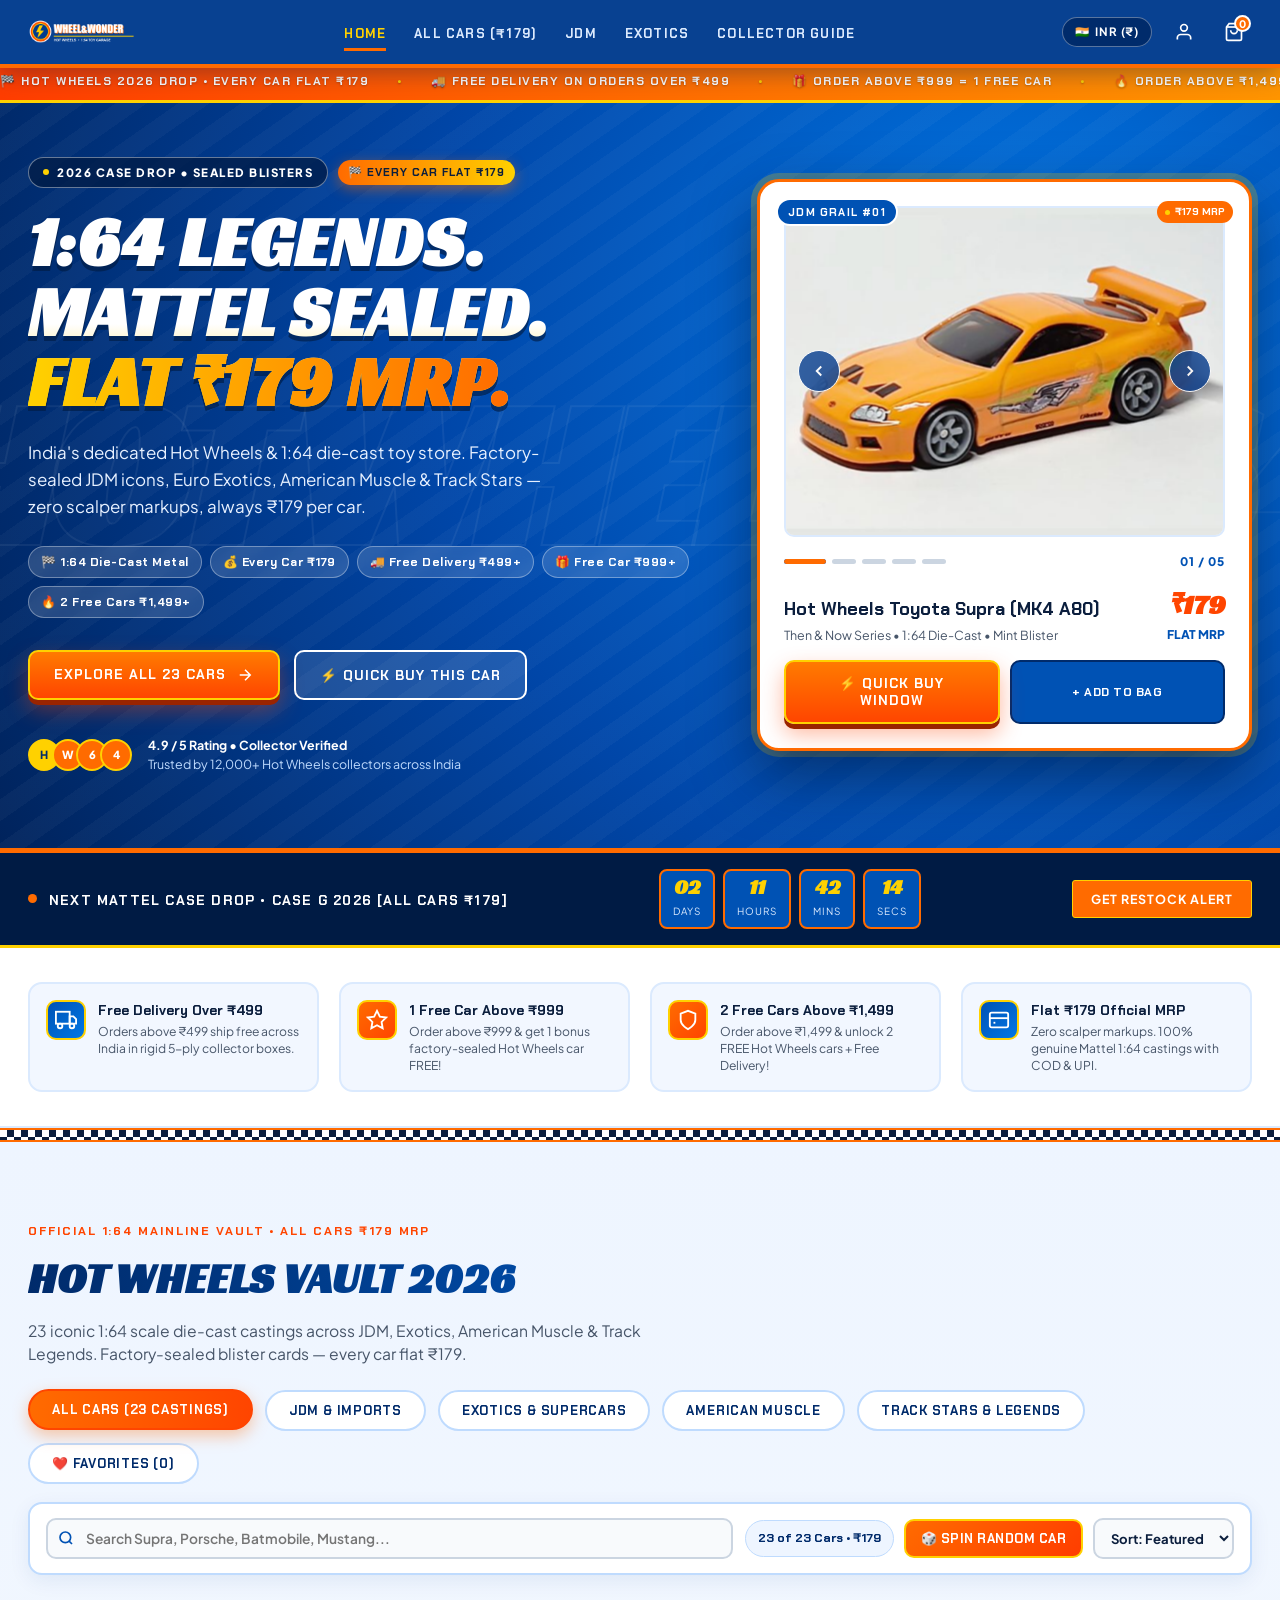
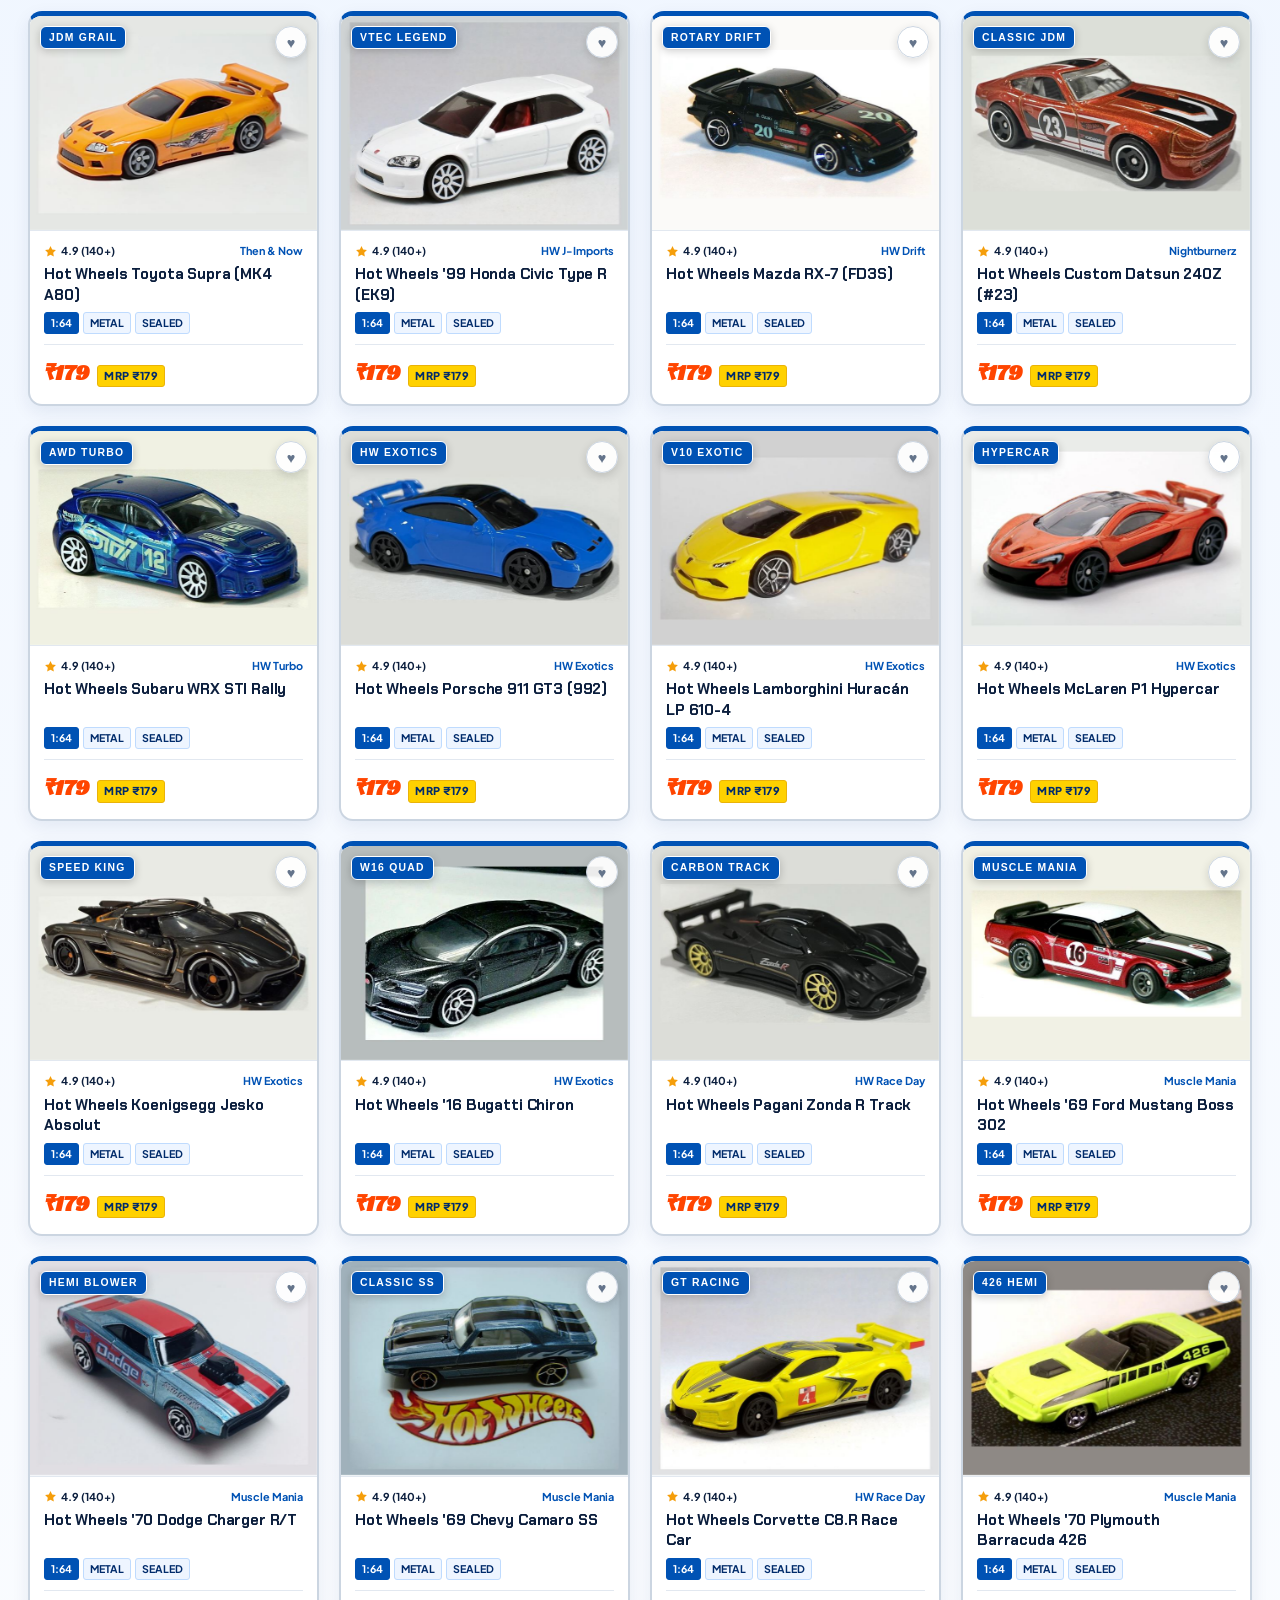
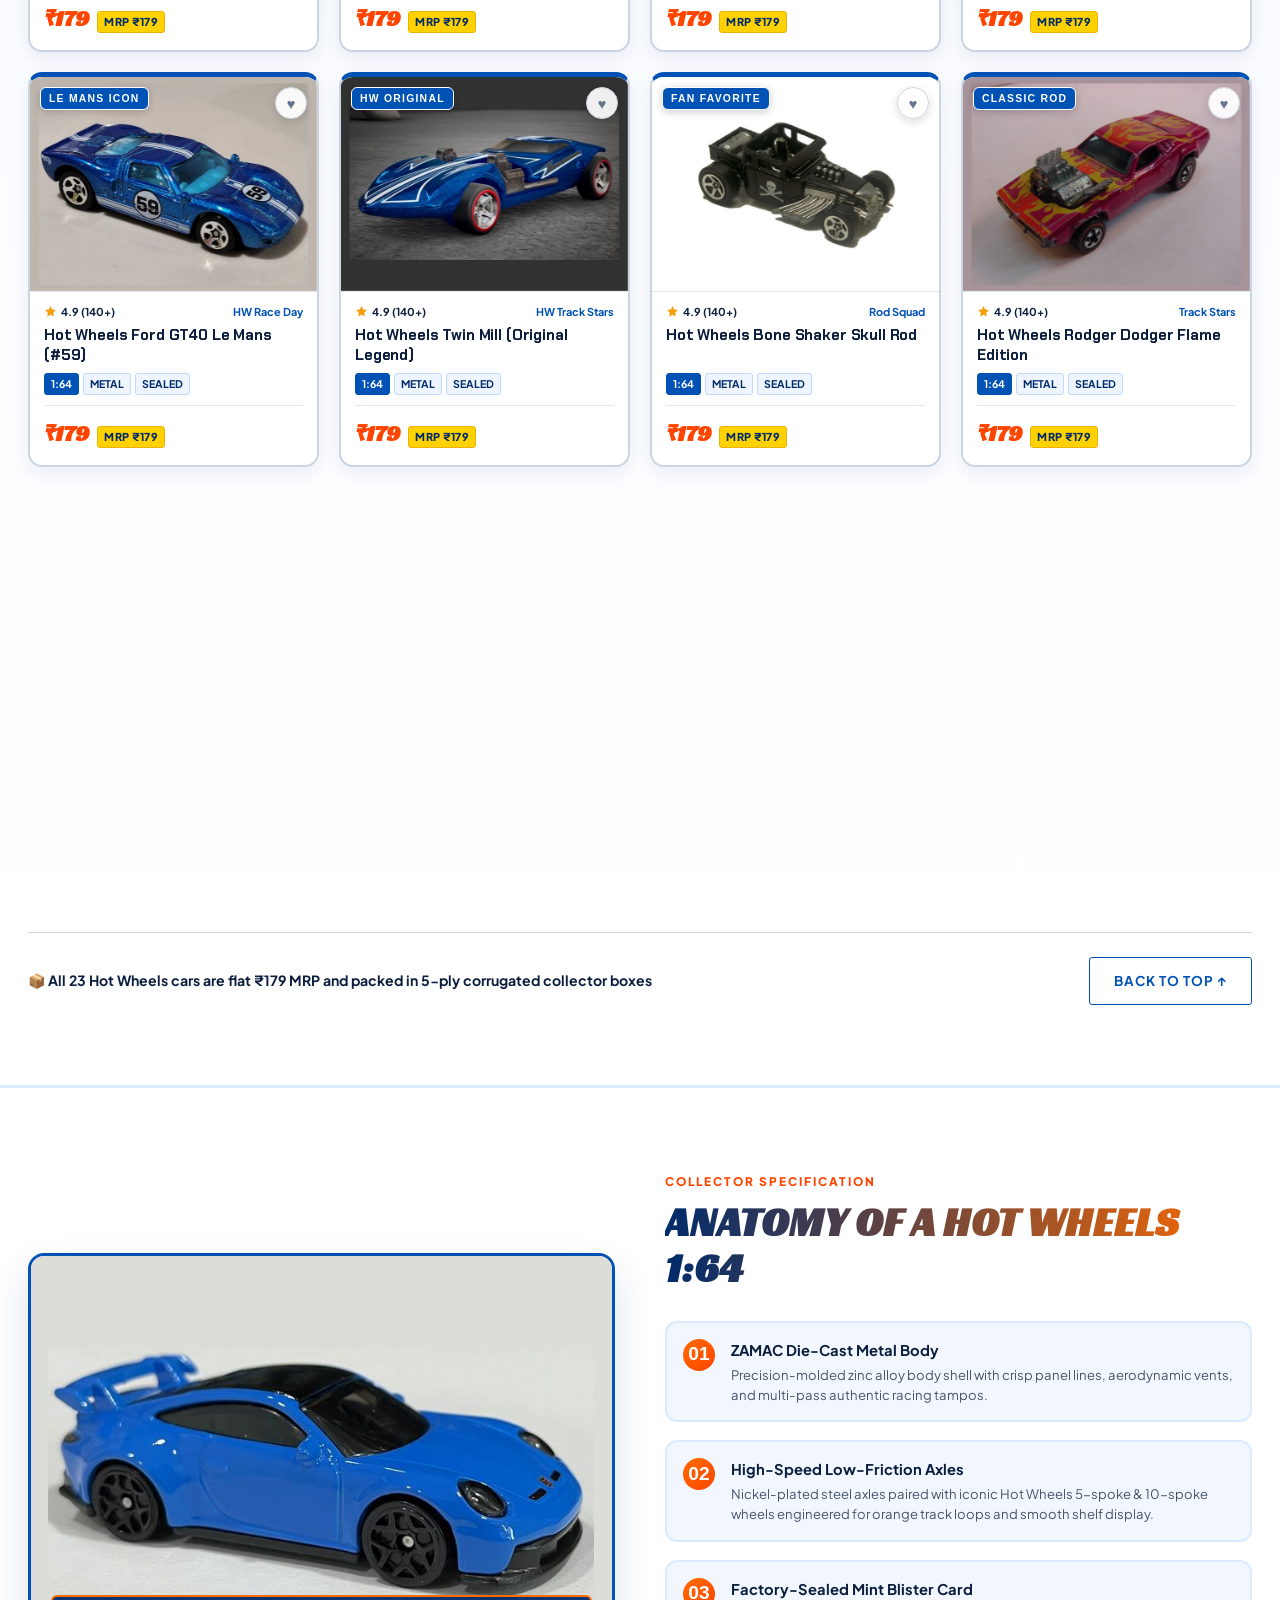
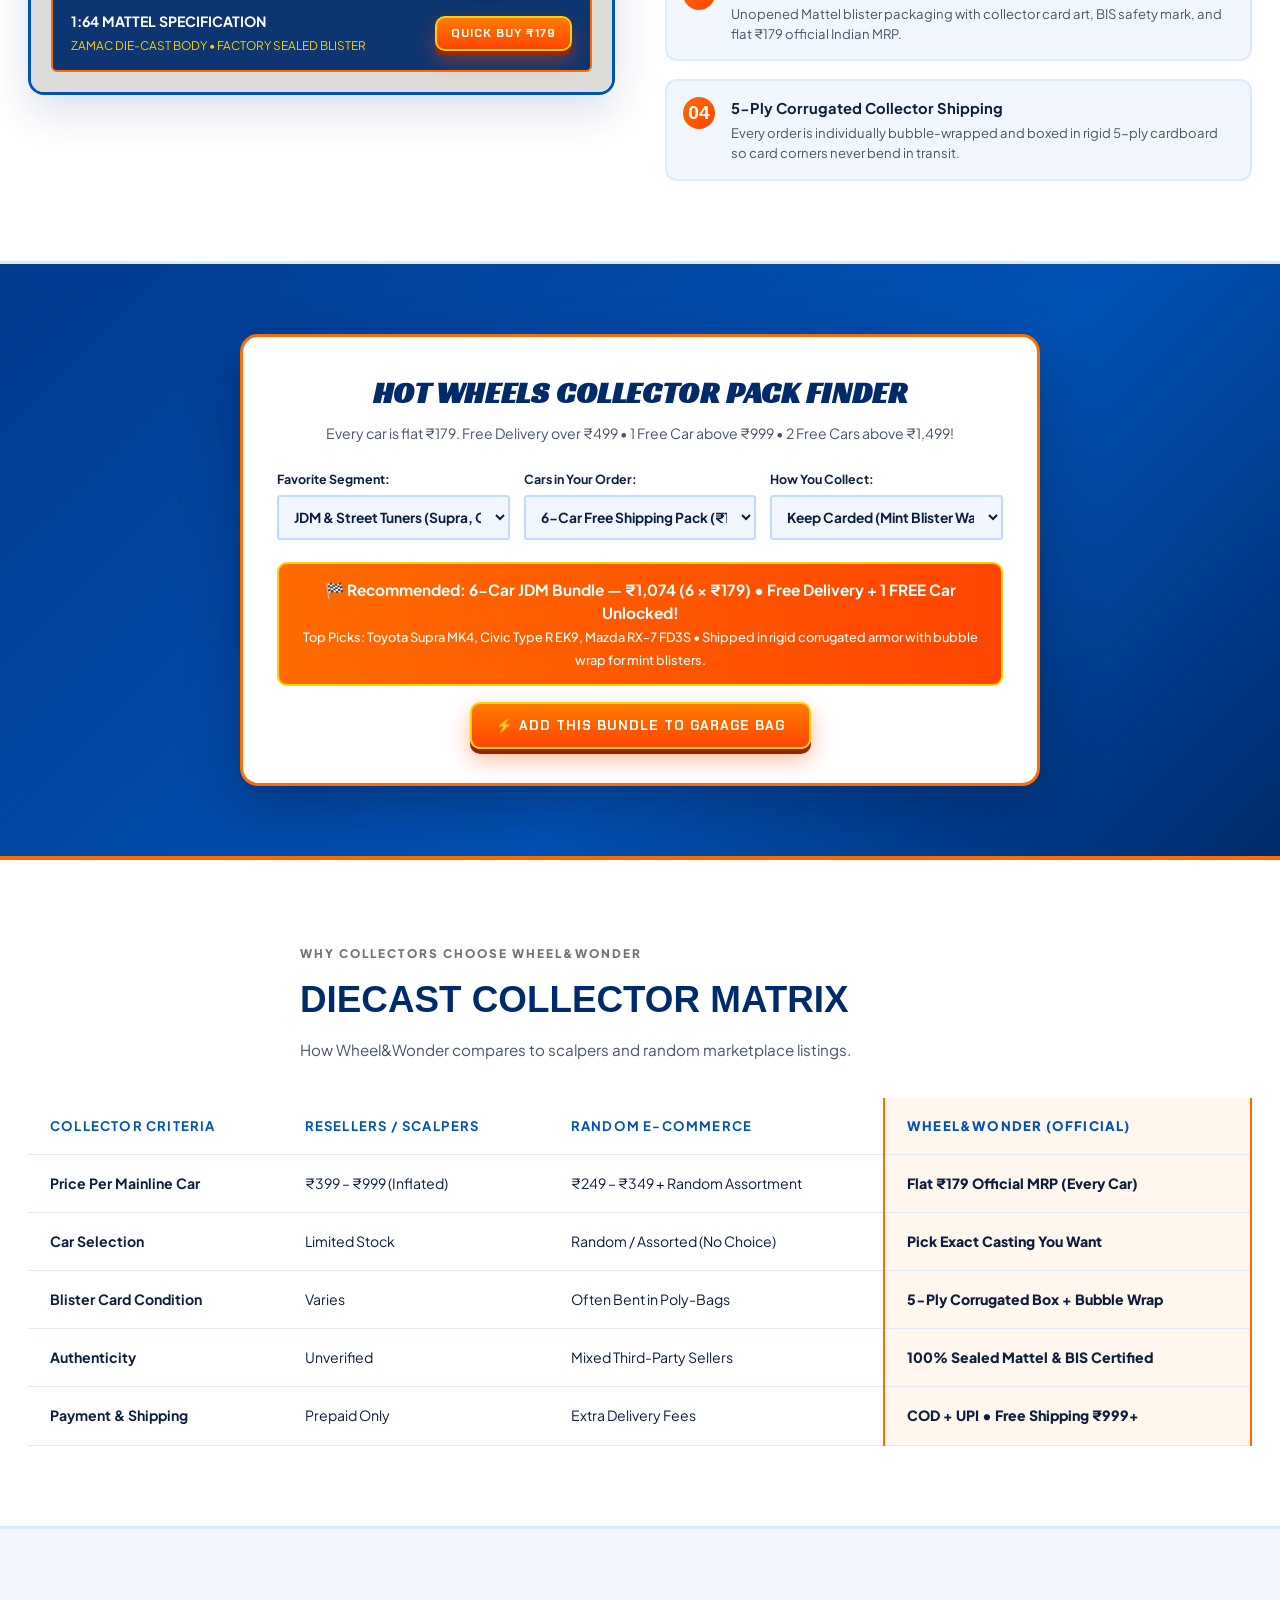
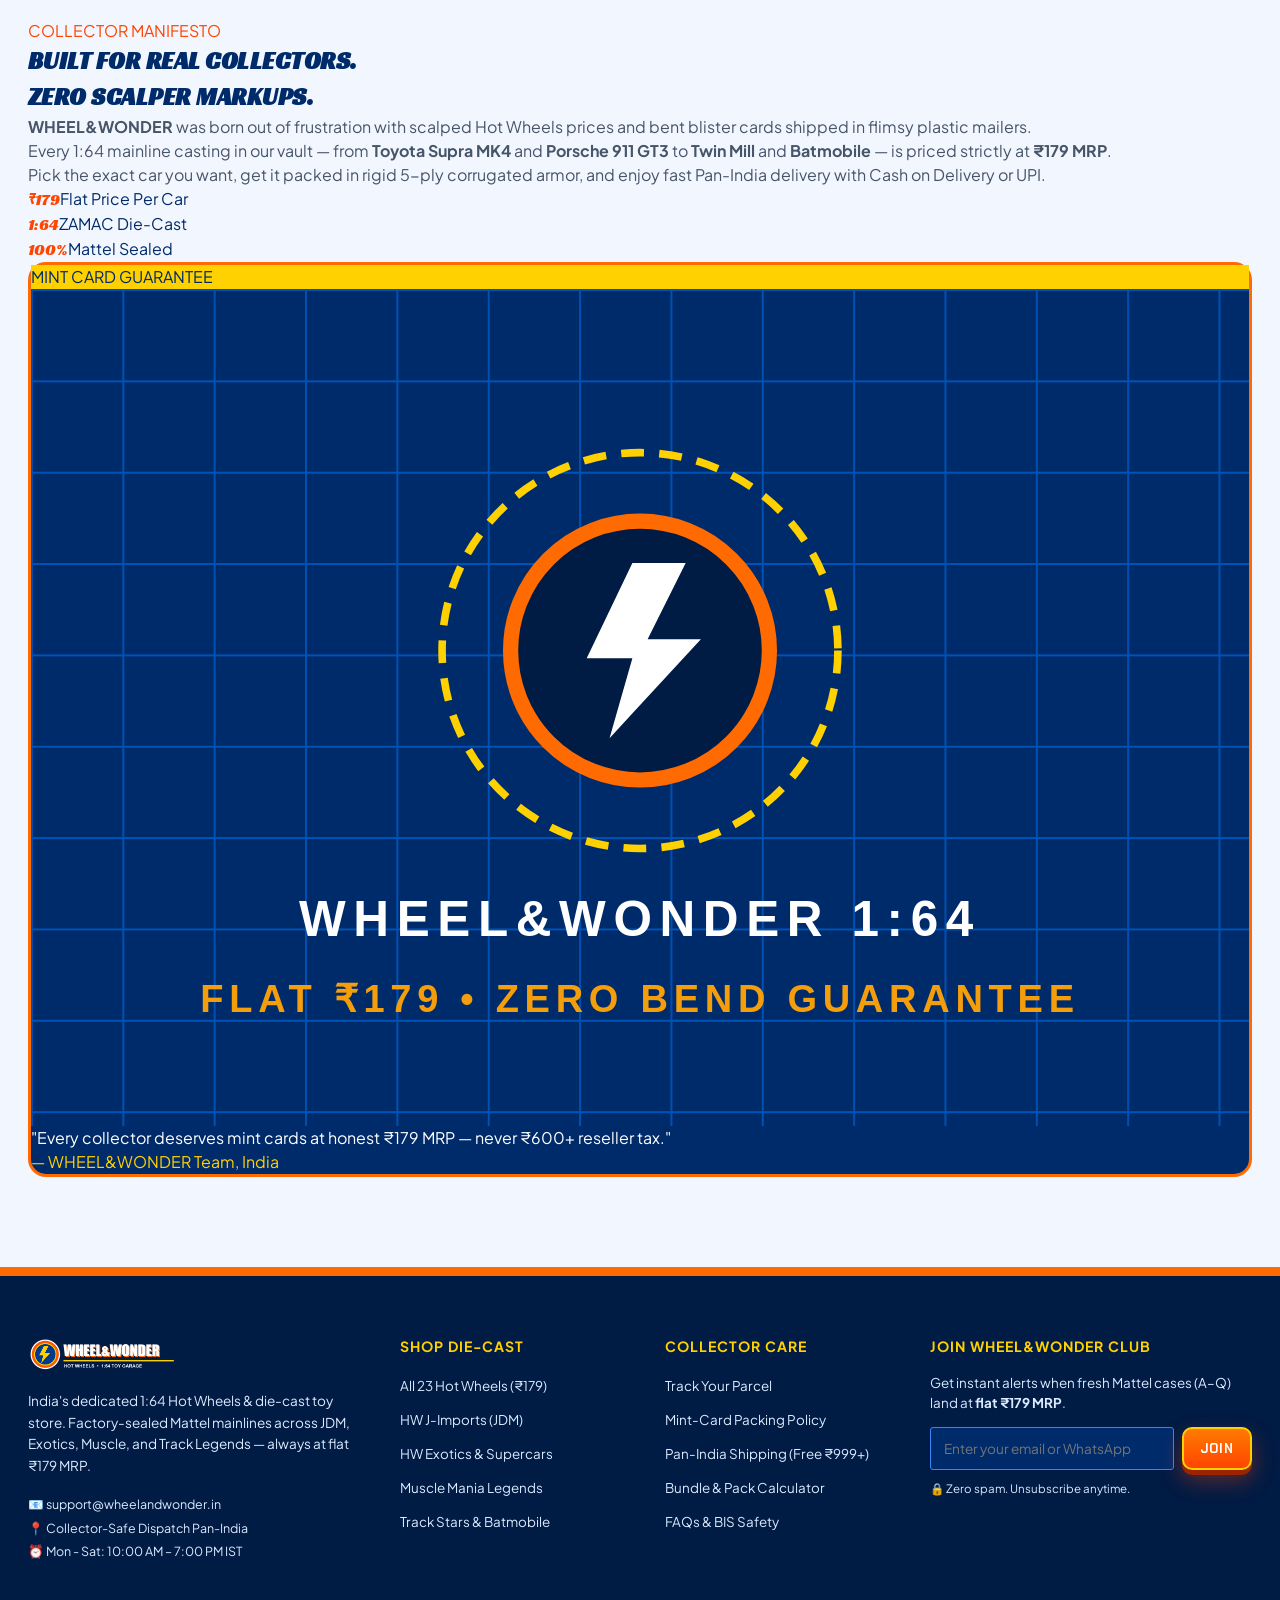
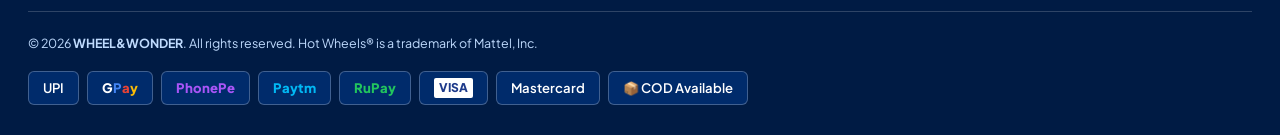
==== commit 7b1b88b5: "Add nitro animations, search, spin wheel, favorites & mobile card actions" ====
--- a/index.html
+++ b/index.html
@@ -73,6 +73,7 @@
   </style>
 </head>
 <body class="vimi-store template-index">
+  <div class="hw-scroll-progress" id="hwScrollProgress"></div>
 
   <!-- Announcement Bar -->
   <div class="announcement-bar" role="region" aria-label="Announcement">
@@ -414,6 +415,9 @@
       </div>
     </section>
 
+    <!-- Checkered Racing Flag Divider -->
+    <div class="hw-checkered-strip" aria-hidden="true"></div>
+
     <!-- Featured Hot Wheels Collection (ALL 23 CARS AT ₹179) -->
     <section class="section-featured-collection" id="featured-cars">
       <div class="container">
@@ -429,6 +433,23 @@
             <button type="button" class="filter-tab" data-filter="exotics">Exotics &amp; Supercars</button>
             <button type="button" class="filter-tab" data-filter="muscle">American Muscle</button>
             <button type="button" class="filter-tab" data-filter="track">Track Stars &amp; Legends</button>
+            <button type="button" class="filter-tab" data-filter="favorites">❤️ Favorites (<span id="hwFavCount">0</span>)</button>
+          </div>
+
+          <div class="hw-catalog-controls">
+            <div class="hw-search-wrap">
+              <svg class="hw-search-icon" width="16" height="16" viewBox="0 0 24 24" fill="none" stroke="currentColor" stroke-width="2.5"><circle cx="11" cy="11" r="8"/><line x1="21" y1="21" x2="16.65" y2="16.65"/></svg>
+              <input type="search" id="hwSearchInput" class="hw-search-input" placeholder="Search Supra, Porsche, Batmobile, Mustang..." aria-label="Search Hot Wheels cars">
+            </div>
+            <div class="hw-controls-right">
+              <span class="hw-count-pill" id="hwShowingCount">23 of 23 Cars • ₹179</span>
+              <button type="button" class="hw-spin-btn" id="hwSpinRandomBtn" title="Pick a random Hot Wheels car">🎲 Spin Random Car</button>
+              <select id="hwSortSelect" class="hw-sort-select" aria-label="Sort cars">
+                <option value="featured">Sort: Featured</option>
+                <option value="az">Name: A → Z</option>
+                <option value="za">Name: Z → A</option>
+              </select>
+            </div>
           </div>
         </div>
 
@@ -437,6 +458,7 @@
       <div class="product-card" data-product-id="hw-02" data-category="jdm" data-order="1">
         <div class="product-card__media-wrapper">
           <span class="product-card__badge">JDM GRAIL</span>
+          <button type="button" class="hw-fav-btn" data-pid="hw-02" aria-label="Save to favorites" title="Save to Favorites">♥</button>
           <a href="#buying-window" class="product-card__link open-buying-window"
              data-product-title="Hot Wheels Toyota Supra (MK4 A80)" data-product-price="179" data-product-compare="179"
              data-product-badge="JDM GRAIL" data-product-image="hw-car-02.jpg">
@@ -482,6 +504,7 @@
       <div class="product-card" data-product-id="hw-03" data-category="jdm" data-order="2">
         <div class="product-card__media-wrapper">
           <span class="product-card__badge">VTEC LEGEND</span>
+          <button type="button" class="hw-fav-btn" data-pid="hw-03" aria-label="Save to favorites" title="Save to Favorites">♥</button>
           <a href="#buying-window" class="product-card__link open-buying-window"
              data-product-title="Hot Wheels &#x27;99 Honda Civic Type R (EK9)" data-product-price="179" data-product-compare="179"
              data-product-badge="VTEC LEGEND" data-product-image="hw-car-03.jpg">
@@ -527,6 +550,7 @@
       <div class="product-card" data-product-id="hw-04" data-category="jdm" data-order="3">
         <div class="product-card__media-wrapper">
           <span class="product-card__badge">ROTARY DRIFT</span>
+          <button type="button" class="hw-fav-btn" data-pid="hw-04" aria-label="Save to favorites" title="Save to Favorites">♥</button>
           <a href="#buying-window" class="product-card__link open-buying-window"
              data-product-title="Hot Wheels Mazda RX-7 (FD3S)" data-product-price="179" data-product-compare="179"
              data-product-badge="ROTARY DRIFT" data-product-image="hw-car-04.jpg">
@@ -572,6 +596,7 @@
       <div class="product-card" data-product-id="hw-05" data-category="jdm" data-order="4">
         <div class="product-card__media-wrapper">
           <span class="product-card__badge">CLASSIC JDM</span>
+          <button type="button" class="hw-fav-btn" data-pid="hw-05" aria-label="Save to favorites" title="Save to Favorites">♥</button>
           <a href="#buying-window" class="product-card__link open-buying-window"
              data-product-title="Hot Wheels Custom Datsun 240Z (#23)" data-product-price="179" data-product-compare="179"
              data-product-badge="CLASSIC JDM" data-product-image="hw-car-05.jpg">
@@ -617,6 +642,7 @@
       <div class="product-card" data-product-id="hw-06" data-category="jdm" data-order="5">
         <div class="product-card__media-wrapper">
           <span class="product-card__badge">AWD TURBO</span>
+          <button type="button" class="hw-fav-btn" data-pid="hw-06" aria-label="Save to favorites" title="Save to Favorites">♥</button>
           <a href="#buying-window" class="product-card__link open-buying-window"
              data-product-title="Hot Wheels Subaru WRX STI Rally" data-product-price="179" data-product-compare="179"
              data-product-badge="AWD TURBO" data-product-image="hw-car-06.jpg">
@@ -662,6 +688,7 @@
       <div class="product-card" data-product-id="hw-07" data-category="exotics" data-order="6">
         <div class="product-card__media-wrapper">
           <span class="product-card__badge">HW EXOTICS</span>
+          <button type="button" class="hw-fav-btn" data-pid="hw-07" aria-label="Save to favorites" title="Save to Favorites">♥</button>
           <a href="#buying-window" class="product-card__link open-buying-window"
              data-product-title="Hot Wheels Porsche 911 GT3 (992)" data-product-price="179" data-product-compare="179"
              data-product-badge="HW EXOTICS" data-product-image="hw-car-07.jpg">
@@ -707,6 +734,7 @@
       <div class="product-card" data-product-id="hw-08" data-category="exotics" data-order="7">
         <div class="product-card__media-wrapper">
           <span class="product-card__badge">V10 EXOTIC</span>
+          <button type="button" class="hw-fav-btn" data-pid="hw-08" aria-label="Save to favorites" title="Save to Favorites">♥</button>
           <a href="#buying-window" class="product-card__link open-buying-window"
              data-product-title="Hot Wheels Lamborghini Huracán LP 610-4" data-product-price="179" data-product-compare="179"
              data-product-badge="V10 EXOTIC" data-product-image="hw-car-08.jpg">
@@ -752,6 +780,7 @@
       <div class="product-card" data-product-id="hw-09" data-category="exotics" data-order="8">
         <div class="product-card__media-wrapper">
           <span class="product-card__badge">HYPERCAR</span>
+          <button type="button" class="hw-fav-btn" data-pid="hw-09" aria-label="Save to favorites" title="Save to Favorites">♥</button>
           <a href="#buying-window" class="product-card__link open-buying-window"
              data-product-title="Hot Wheels McLaren P1 Hypercar" data-product-price="179" data-product-compare="179"
              data-product-badge="HYPERCAR" data-product-image="hw-car-09.jpg">
@@ -797,6 +826,7 @@
       <div class="product-card" data-product-id="hw-10" data-category="exotics" data-order="9">
         <div class="product-card__media-wrapper">
           <span class="product-card__badge">SPEED KING</span>
+          <button type="button" class="hw-fav-btn" data-pid="hw-10" aria-label="Save to favorites" title="Save to Favorites">♥</button>
           <a href="#buying-window" class="product-card__link open-buying-window"
              data-product-title="Hot Wheels Koenigsegg Jesko Absolut" data-product-price="179" data-product-compare="179"
              data-product-badge="SPEED KING" data-product-image="hw-car-10.jpg">
@@ -842,6 +872,7 @@
       <div class="product-card" data-product-id="hw-11" data-category="exotics" data-order="10">
         <div class="product-card__media-wrapper">
           <span class="product-card__badge">W16 QUAD</span>
+          <button type="button" class="hw-fav-btn" data-pid="hw-11" aria-label="Save to favorites" title="Save to Favorites">♥</button>
           <a href="#buying-window" class="product-card__link open-buying-window"
              data-product-title="Hot Wheels &#x27;16 Bugatti Chiron" data-product-price="179" data-product-compare="179"
              data-product-badge="W16 QUAD" data-product-image="hw-car-11.jpg">
@@ -887,6 +918,7 @@
       <div class="product-card" data-product-id="hw-12" data-category="exotics" data-order="11">
         <div class="product-card__media-wrapper">
           <span class="product-card__badge">CARBON TRACK</span>
+          <button type="button" class="hw-fav-btn" data-pid="hw-12" aria-label="Save to favorites" title="Save to Favorites">♥</button>
           <a href="#buying-window" class="product-card__link open-buying-window"
              data-product-title="Hot Wheels Pagani Zonda R Track" data-product-price="179" data-product-compare="179"
              data-product-badge="CARBON TRACK" data-product-image="hw-car-12.jpg">
@@ -932,6 +964,7 @@
       <div class="product-card" data-product-id="hw-13" data-category="muscle" data-order="12">
         <div class="product-card__media-wrapper">
           <span class="product-card__badge">MUSCLE MANIA</span>
+          <button type="button" class="hw-fav-btn" data-pid="hw-13" aria-label="Save to favorites" title="Save to Favorites">♥</button>
           <a href="#buying-window" class="product-card__link open-buying-window"
              data-product-title="Hot Wheels &#x27;69 Ford Mustang Boss 302" data-product-price="179" data-product-compare="179"
              data-product-badge="MUSCLE MANIA" data-product-image="hw-car-13.jpg">
@@ -977,6 +1010,7 @@
       <div class="product-card" data-product-id="hw-14" data-category="muscle" data-order="13">
         <div class="product-card__media-wrapper">
           <span class="product-card__badge">HEMI BLOWER</span>
+          <button type="button" class="hw-fav-btn" data-pid="hw-14" aria-label="Save to favorites" title="Save to Favorites">♥</button>
           <a href="#buying-window" class="product-card__link open-buying-window"
              data-product-title="Hot Wheels &#x27;70 Dodge Charger R/T" data-product-price="179" data-product-compare="179"
              data-product-badge="HEMI BLOWER" data-product-image="hw-car-14.jpg">
@@ -1022,6 +1056,7 @@
       <div class="product-card" data-product-id="hw-15" data-category="muscle" data-order="14">
         <div class="product-card__media-wrapper">
           <span class="product-card__badge">CLASSIC SS</span>
+          <button type="button" class="hw-fav-btn" data-pid="hw-15" aria-label="Save to favorites" title="Save to Favorites">♥</button>
           <a href="#buying-window" class="product-card__link open-buying-window"
              data-product-title="Hot Wheels &#x27;69 Chevy Camaro SS" data-product-price="179" data-product-compare="179"
              data-product-badge="CLASSIC SS" data-product-image="hw-car-15.jpg">
@@ -1067,6 +1102,7 @@
       <div class="product-card" data-product-id="hw-16" data-category="muscle" data-order="15">
         <div class="product-card__media-wrapper">
           <span class="product-card__badge">GT RACING</span>
+          <button type="button" class="hw-fav-btn" data-pid="hw-16" aria-label="Save to favorites" title="Save to Favorites">♥</button>
           <a href="#buying-window" class="product-card__link open-buying-window"
              data-product-title="Hot Wheels Corvette C8.R Race Car" data-product-price="179" data-product-compare="179"
              data-product-badge="GT RACING" data-product-image="hw-car-16.jpg">
@@ -1112,6 +1148,7 @@
       <div class="product-card" data-product-id="hw-17" data-category="muscle" data-order="16">
         <div class="product-card__media-wrapper">
           <span class="product-card__badge">426 HEMI</span>
+          <button type="button" class="hw-fav-btn" data-pid="hw-17" aria-label="Save to favorites" title="Save to Favorites">♥</button>
           <a href="#buying-window" class="product-card__link open-buying-window"
              data-product-title="Hot Wheels &#x27;70 Plymouth Barracuda 426" data-product-price="179" data-product-compare="179"
              data-product-badge="426 HEMI" data-product-image="hw-car-17.jpg">
@@ -1157,6 +1194,7 @@
       <div class="product-card" data-product-id="hw-18" data-category="muscle" data-order="17">
         <div class="product-card__media-wrapper">
           <span class="product-card__badge">LE MANS ICON</span>
+          <button type="button" class="hw-fav-btn" data-pid="hw-18" aria-label="Save to favorites" title="Save to Favorites">♥</button>
           <a href="#buying-window" class="product-card__link open-buying-window"
              data-product-title="Hot Wheels Ford GT40 Le Mans (#59)" data-product-price="179" data-product-compare="179"
              data-product-badge="LE MANS ICON" data-product-image="hw-car-18.jpg">
@@ -1202,6 +1240,7 @@
       <div class="product-card" data-product-id="hw-19" data-category="track" data-order="18">
         <div class="product-card__media-wrapper">
           <span class="product-card__badge">HW ORIGINAL</span>
+          <button type="button" class="hw-fav-btn" data-pid="hw-19" aria-label="Save to favorites" title="Save to Favorites">♥</button>
           <a href="#buying-window" class="product-card__link open-buying-window"
              data-product-title="Hot Wheels Twin Mill (Original Legend)" data-product-price="179" data-product-compare="179"
              data-product-badge="HW ORIGINAL" data-product-image="hw-car-19.jpg">
@@ -1247,6 +1286,7 @@
       <div class="product-card" data-product-id="hw-20" data-category="track" data-order="19">
         <div class="product-card__media-wrapper">
           <span class="product-card__badge">FAN FAVORITE</span>
+          <button type="button" class="hw-fav-btn" data-pid="hw-20" aria-label="Save to favorites" title="Save to Favorites">♥</button>
           <a href="#buying-window" class="product-card__link open-buying-window"
              data-product-title="Hot Wheels Bone Shaker Skull Rod" data-product-price="179" data-product-compare="179"
              data-product-badge="FAN FAVORITE" data-product-image="hw-car-20.jpg">
@@ -1292,6 +1332,7 @@
       <div class="product-card" data-product-id="hw-21" data-category="track" data-order="20">
         <div class="product-card__media-wrapper">
           <span class="product-card__badge">CLASSIC ROD</span>
+          <button type="button" class="hw-fav-btn" data-pid="hw-21" aria-label="Save to favorites" title="Save to Favorites">♥</button>
           <a href="#buying-window" class="product-card__link open-buying-window"
              data-product-title="Hot Wheels Rodger Dodger Flame Edition" data-product-price="179" data-product-compare="179"
              data-product-badge="CLASSIC ROD" data-product-image="hw-car-21.jpg">
@@ -1337,6 +1378,7 @@
       <div class="product-card" data-product-id="hw-22" data-category="track" data-order="21">
         <div class="product-card__media-wrapper">
           <span class="product-card__badge">WORLD RACE</span>
+          <button type="button" class="hw-fav-btn" data-pid="hw-22" aria-label="Save to favorites" title="Save to Favorites">♥</button>
           <a href="#buying-window" class="product-card__link open-buying-window"
              data-product-title="Hot Wheels Deora II World Race" data-product-price="179" data-product-compare="179"
              data-product-badge="WORLD RACE" data-product-image="hw-car-22.jpg">
@@ -1382,6 +1424,7 @@
       <div class="product-card" data-product-id="hw-23" data-category="track" data-order="22">
         <div class="product-card__media-wrapper">
           <span class="product-card__badge">BATMAN</span>
+          <button type="button" class="hw-fav-btn" data-pid="hw-23" aria-label="Save to favorites" title="Save to Favorites">♥</button>
           <a href="#buying-window" class="product-card__link open-buying-window"
              data-product-title="Hot Wheels Batman Arkham Knight Batmobile" data-product-price="179" data-product-compare="179"
              data-product-badge="BATMAN" data-product-image="hw-car-23.jpg">
@@ -1427,6 +1470,7 @@
       <div class="product-card" data-product-id="hw-24" data-category="track" data-order="23">
         <div class="product-card__media-wrapper">
           <span class="product-card__badge">ENDURANCE</span>
+          <button type="button" class="hw-fav-btn" data-pid="hw-24" aria-label="Save to favorites" title="Save to Favorites">♥</button>
           <a href="#buying-window" class="product-card__link open-buying-window"
              data-product-title="Hot Wheels Mazda 787B Prototype" data-product-price="179" data-product-compare="179"
              data-product-badge="ENDURANCE" data-product-image="hw-car-24.jpg">
@@ -1469,6 +1513,10 @@
           </div>
         </div>
       </div>
+          <div class="hw-empty-results" id="hwEmptyResults" style="display: none;">
+            <p style="font-size: 1.1rem; font-weight: 800; margin-bottom: 10px;">No Hot Wheels castings matched your filter.</p>
+            <button type="button" class="btn btn--primary" id="hwResetFiltersBtn">Show All 23 Cars</button>
+          </div>
         </div>
 
         <div class="collection-footer-cta">
@@ -1569,6 +1617,9 @@
           <div class="fit-result-badge" id="PackResultBadge">
             🏁 Recommended: <strong>6-Car JDM Bundle — ₹1,074</strong> (6 × ₹179) • Free Delivery + 1 FREE Car Unlocked!<br><span style="font-size:0.8rem;font-weight:500;">Top Picks: Toyota Supra MK4, Civic Type R EK9, Mazda RX-7 FD3S • Shipped in rigid corrugated armor with bubble wrap for mint blisters.</span>
           </div>
+          <div style="margin-top: 16px;">
+            <button type="button" class="btn btn--primary" id="PackAddBundleBtn">⚡ ADD THIS BUNDLE TO GARAGE BAG</button>
+          </div>
         </div>
       </div>
     </section>
--- a/assets/base.css
+++ b/assets/base.css
@@ -5246,3 +5246,322 @@
   color: #ffffff !important;
   border: 2px solid var(--hw-orange) !important;
 }
+
+
+/* ==========================================================================
+   WHEEL&WONDER — NITRO ANIMATIONS, NEW FEATURES & MOBILE PERFECTION
+   ========================================================================== */
+
+/* 1. Top Racing Scroll Progress Track */
+.hw-scroll-progress {
+  position: fixed;
+  top: 64px;
+  left: 0;
+  height: 4px;
+  width: 0%;
+  background: linear-gradient(90deg, #ffd100 0%, #ff6b00 50%, #ff3d00 100%);
+  box-shadow: 0 0 12px rgba(255, 107, 0, 0.8);
+  z-index: 99998;
+  transition: width 0.08s linear;
+  pointer-events: none;
+}
+
+@media (max-width: 768px) {
+  .hw-scroll-progress {
+    top: 56px;
+  }
+}
+
+/* 2. Checkered Racing Flag Divider */
+.hw-checkered-strip {
+  height: 14px;
+  width: 100%;
+  background-image:
+    linear-gradient(45deg, #0b1e3d 25%, transparent 25%),
+    linear-gradient(-45deg, #0b1e3d 25%, transparent 25%),
+    linear-gradient(45deg, transparent 75%, #0b1e3d 75%),
+    linear-gradient(-45deg, transparent 75%, #0b1e3d 75%);
+  background-size: 14px 14px;
+  background-position: 0 0, 0 7px, 7px -7px, -7px 0;
+  background-color: #ffffff;
+  border-top: 2px solid var(--hw-orange);
+  border-bottom: 2px solid var(--hw-orange);
+}
+
+/* 3. High-Octane Button Animations (Nitro Sweep + 3D Tactile Press) */
+@keyframes hwNitroSweep {
+  0% { left: -120%; }
+  45%, 100% { left: 160%; }
+}
+
+@keyframes hwPulseGlow {
+  0%, 100% { box-shadow: 0 5px 0 #9a2400, 0 8px 20px rgba(255, 69, 0, 0.35); }
+  50% { box-shadow: 0 5px 0 #9a2400, 0 10px 28px rgba(255, 209, 0, 0.65); }
+}
+
+.btn--primary,
+.m-btn.primary,
+.btn--checkout,
+.hw-spin-btn {
+  position: relative !important;
+  overflow: hidden !important;
+  animation: hwPulseGlow 2.8s ease-in-out infinite;
+  transition: transform 0.16s cubic-bezier(0.34, 1.56, 0.64, 1), filter 0.2s ease !important;
+}
+
+.btn--primary::after,
+.m-btn.primary::after,
+.btn--checkout::after,
+.hw-spin-btn::after {
+  content: '';
+  position: absolute;
+  top: 0;
+  left: -120%;
+  width: 55%;
+  height: 100%;
+  background: linear-gradient(90deg, transparent, rgba(255, 255, 255, 0.45), transparent);
+  transform: skewX(-22deg);
+  animation: hwNitroSweep 3.8s infinite;
+  pointer-events: none;
+}
+
+.btn:active,
+.m-btn:active,
+.btn-quick-buy:active,
+.btn-quick-add:active,
+.filter-tab:active,
+.hw-fav-btn:active {
+  transform: translateY(3px) scale(0.96) !important;
+}
+
+.btn--secondary:hover,
+.btn--outline:hover {
+  transform: translateY(-2px) scale(1.02) !important;
+}
+
+/* 4. Catalog Search, Spin & Sort Toolbar */
+.hw-catalog-controls {
+  display: flex;
+  flex-wrap: wrap;
+  align-items: center;
+  justify-content: space-between;
+  gap: 12px;
+  margin-top: 18px;
+  padding: 14px 16px;
+  background: #ffffff;
+  border: 2px solid #bfdbfe;
+  border-radius: 14px;
+  box-shadow: 0 6px 20px rgba(0, 59, 142, 0.08);
+}
+
+.hw-search-wrap {
+  position: relative;
+  flex: 1 1 260px;
+  min-width: 210px;
+}
+
+.hw-search-icon {
+  position: absolute;
+  left: 12px;
+  top: 50%;
+  transform: translateY(-50%);
+  color: var(--hw-blue);
+  pointer-events: none;
+}
+
+.hw-search-input {
+  width: 100%;
+  padding: 10px 14px 10px 38px;
+  border: 2px solid #cbd5e1;
+  border-radius: 10px;
+  background: #f8fafc;
+  color: var(--hw-ink);
+  font-size: 0.86rem;
+  font-weight: 600;
+  outline: none;
+  transition: border-color 0.2s, box-shadow 0.2s;
+}
+
+.hw-search-input:focus {
+  border-color: var(--hw-orange);
+  background: #ffffff;
+  box-shadow: 0 0 0 3px rgba(255, 107, 0, 0.18);
+}
+
+.hw-controls-right {
+  display: flex;
+  align-items: center;
+  gap: 10px;
+  flex-wrap: wrap;
+}
+
+.hw-count-pill {
+  font-family: var(--font-hw-tech);
+  font-size: 0.78rem;
+  font-weight: 800;
+  color: var(--hw-blue-dark);
+  background: #eef5ff;
+  border: 1.5px solid #bfdbfe;
+  padding: 8px 12px;
+  border-radius: 999px;
+  white-space: nowrap;
+}
+
+.hw-spin-btn {
+  display: inline-flex;
+  align-items: center;
+  gap: 7px;
+  background: linear-gradient(135deg, #ff6b00 0%, #ff3d00 100%);
+  color: #ffffff;
+  border: 2px solid var(--hw-yellow);
+  border-radius: 10px;
+  padding: 9px 15px;
+  font-family: var(--font-hw-tech);
+  font-size: 0.8rem;
+  font-weight: 800;
+  letter-spacing: 0.5px;
+  text-transform: uppercase;
+  cursor: pointer;
+}
+
+.hw-spin-btn.is-spinning {
+  animation: hwWheelSpin 0.45s linear infinite !important;
+}
+
+@keyframes hwWheelSpin {
+  0% { transform: scale(1) rotate(0deg); }
+  50% { transform: scale(1.05) rotate(2deg); }
+  100% { transform: scale(1) rotate(-2deg); }
+}
+
+.hw-sort-select {
+  background: #f8fafc;
+  color: var(--hw-ink);
+  border: 2px solid #cbd5e1;
+  border-radius: 10px;
+  padding: 9px 12px;
+  font-size: 0.82rem;
+  font-weight: 700;
+  cursor: pointer;
+  outline: none;
+}
+
+.hw-sort-select:focus {
+  border-color: var(--hw-blue);
+}
+
+/* 5. Favorite Heart Button on Product Cards */
+.hw-fav-btn {
+  position: absolute;
+  top: 10px;
+  right: 10px;
+  z-index: 8;
+  width: 32px;
+  height: 32px;
+  border-radius: 50%;
+  background: rgba(255, 255, 255, 0.92);
+  border: 1.5px solid #cbd5e1;
+  color: #64748b;
+  display: grid;
+  place-items: center;
+  cursor: pointer;
+  font-size: 0.9rem;
+  box-shadow: 0 3px 10px rgba(0, 0, 0, 0.14);
+  transition: transform 0.2s cubic-bezier(0.34, 1.56, 0.64, 1), background 0.2s, color 0.2s, border-color 0.2s;
+}
+
+.hw-fav-btn:hover {
+  transform: scale(1.14);
+  border-color: var(--hw-orange);
+  color: #ef4444;
+}
+
+.hw-fav-btn.is-fav {
+  background: #ef4444;
+  border-color: #ffffff;
+  color: #ffffff;
+  transform: scale(1.1);
+}
+
+/* 6. Scroll Reveal Entrance Animation */
+.hw-reveal {
+  opacity: 0;
+  transform: translateY(22px) scale(0.98);
+  transition: opacity 0.5s cubic-bezier(0.16, 1, 0.3, 1), transform 0.5s cubic-bezier(0.16, 1, 0.3, 1);
+}
+
+.hw-reveal.is-visible {
+  opacity: 1;
+  transform: translateY(0) scale(1);
+}
+
+/* Empty Filter State */
+.hw-empty-results {
+  grid-column: 1 / -1;
+  text-align: center;
+  padding: 46px 20px;
+  background: #ffffff;
+  border: 2px dashed #93c5fd;
+  border-radius: 16px;
+  color: var(--hw-ink);
+}
+
+/* 7. MOBILE PERFECTION: Always-accessible Quick Actions & Clean Touch Targets */
+@media (max-width: 768px) {
+  .hw-catalog-controls {
+    padding: 12px;
+    gap: 10px;
+  }
+  .hw-search-wrap {
+    flex: 1 1 100%;
+  }
+  .hw-controls-right {
+    width: 100%;
+    justify-content: space-between;
+  }
+  .hw-spin-btn {
+    flex: 1;
+    justify-content: center;
+    padding: 10px 10px;
+    font-size: 0.74rem;
+  }
+  .hw-sort-select {
+    flex: 1;
+    font-size: 0.76rem;
+    padding: 9px 8px;
+  }
+  .hw-count-pill {
+    display: none;
+  }
+
+  /* On touchscreens/phones, show Quick Buy & +Add cleanly at bottom of card image */
+  .product-card__actions {
+    position: absolute !important;
+    bottom: 6px !important;
+    left: 6px !important;
+    right: 6px !important;
+    opacity: 1 !important;
+    transform: none !important;
+    padding: 0 !important;
+    gap: 5px !important;
+    background: transparent !important;
+  }
+  .btn-quick-buy,
+  .btn-quick-add {
+    padding: 6px 4px !important;
+    font-size: 0.62rem !important;
+    min-height: 28px !important;
+    border-radius: 6px !important;
+    box-shadow: 0 2px 8px rgba(0, 0, 0, 0.25);
+  }
+  .hw-fav-btn {
+    width: 28px;
+    height: 28px;
+    top: 6px;
+    right: 6px;
+    font-size: 0.78rem;
+  }
+  .product-card__info {
+    padding: 10px 10px 12px !important;
+  }
+}
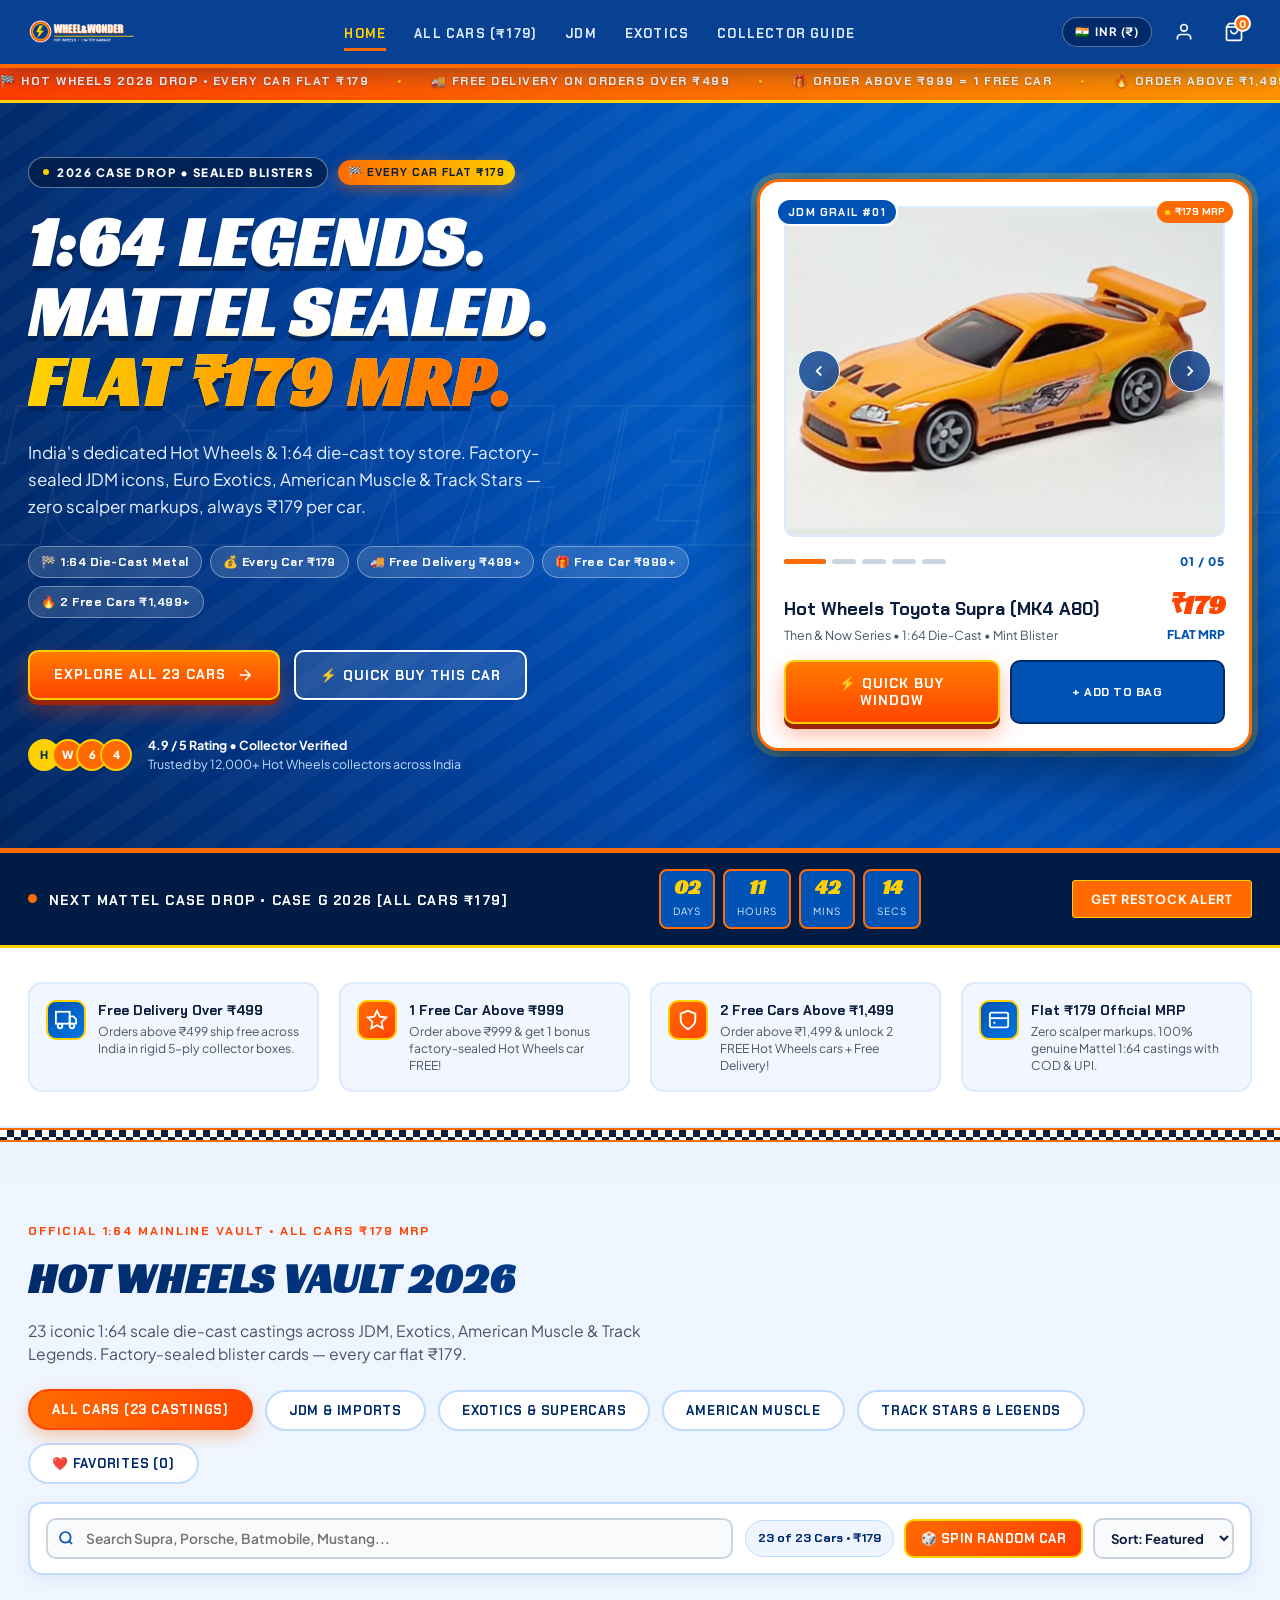
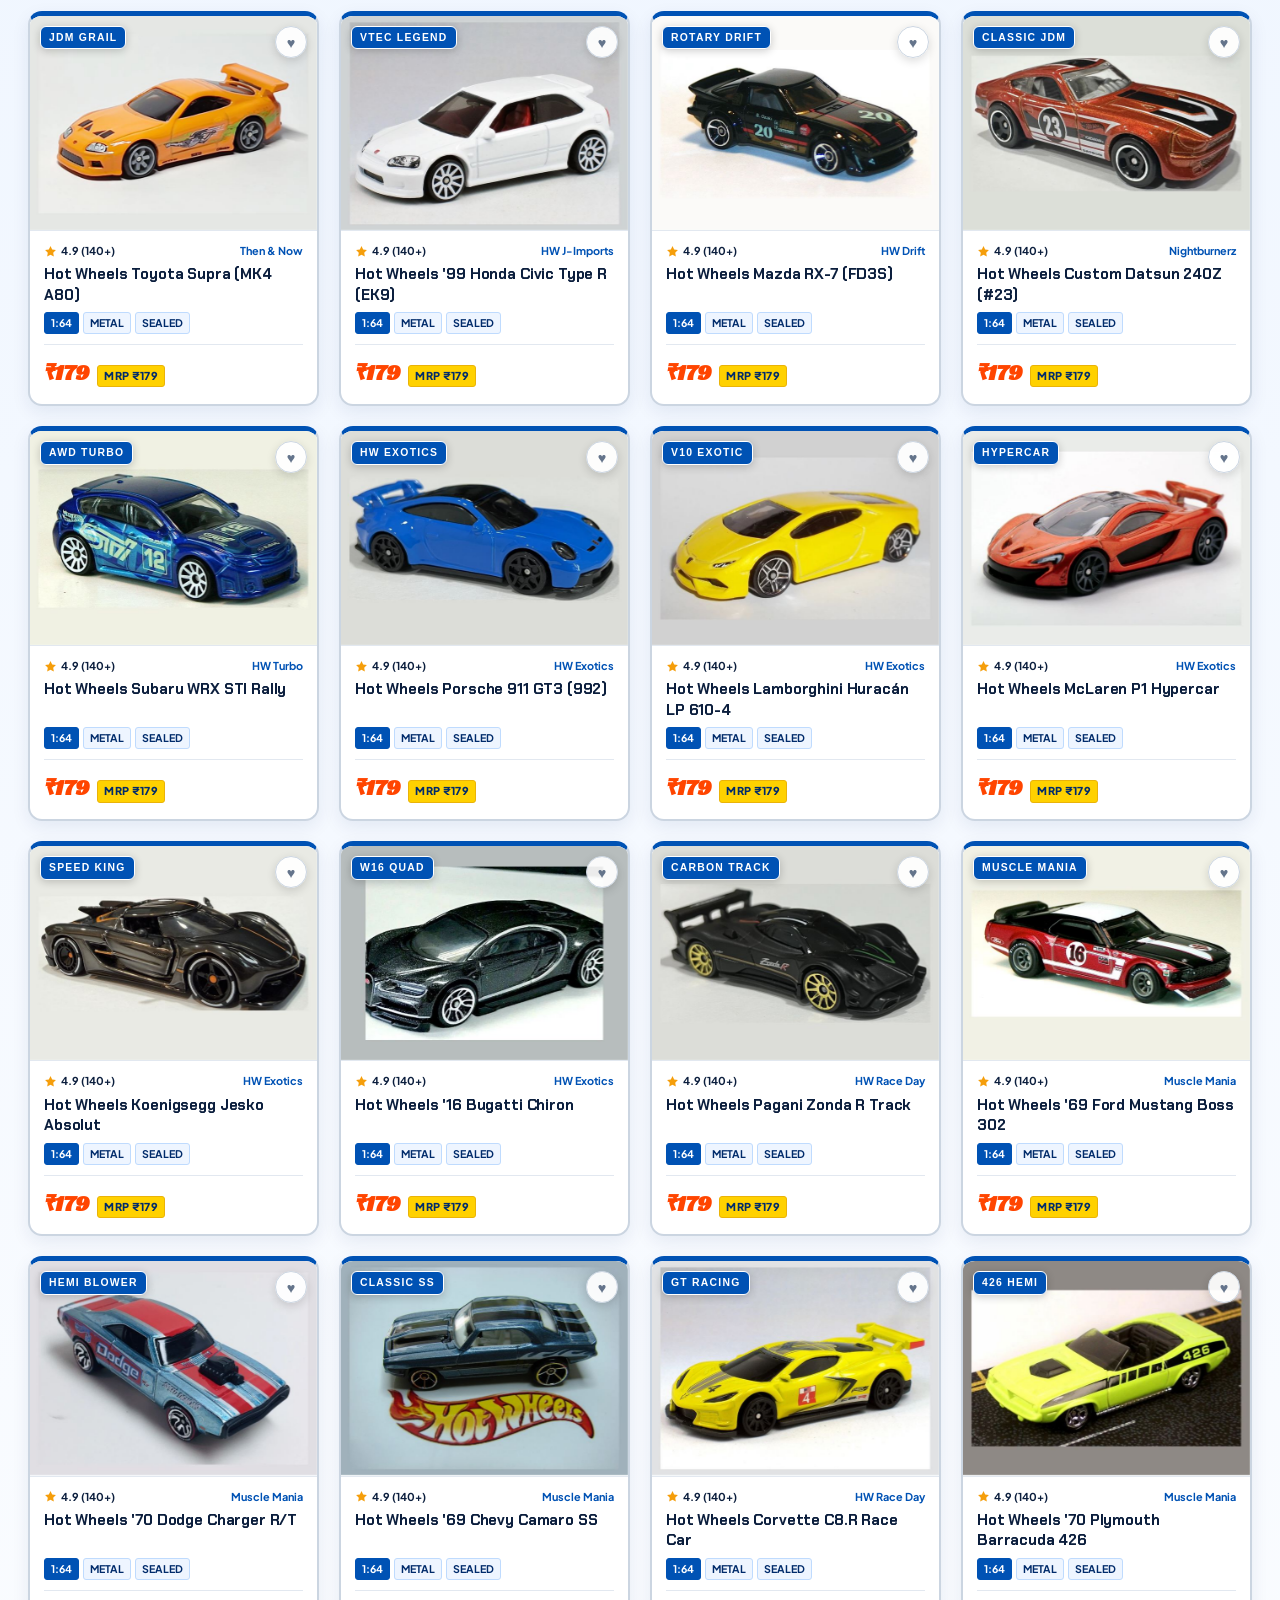
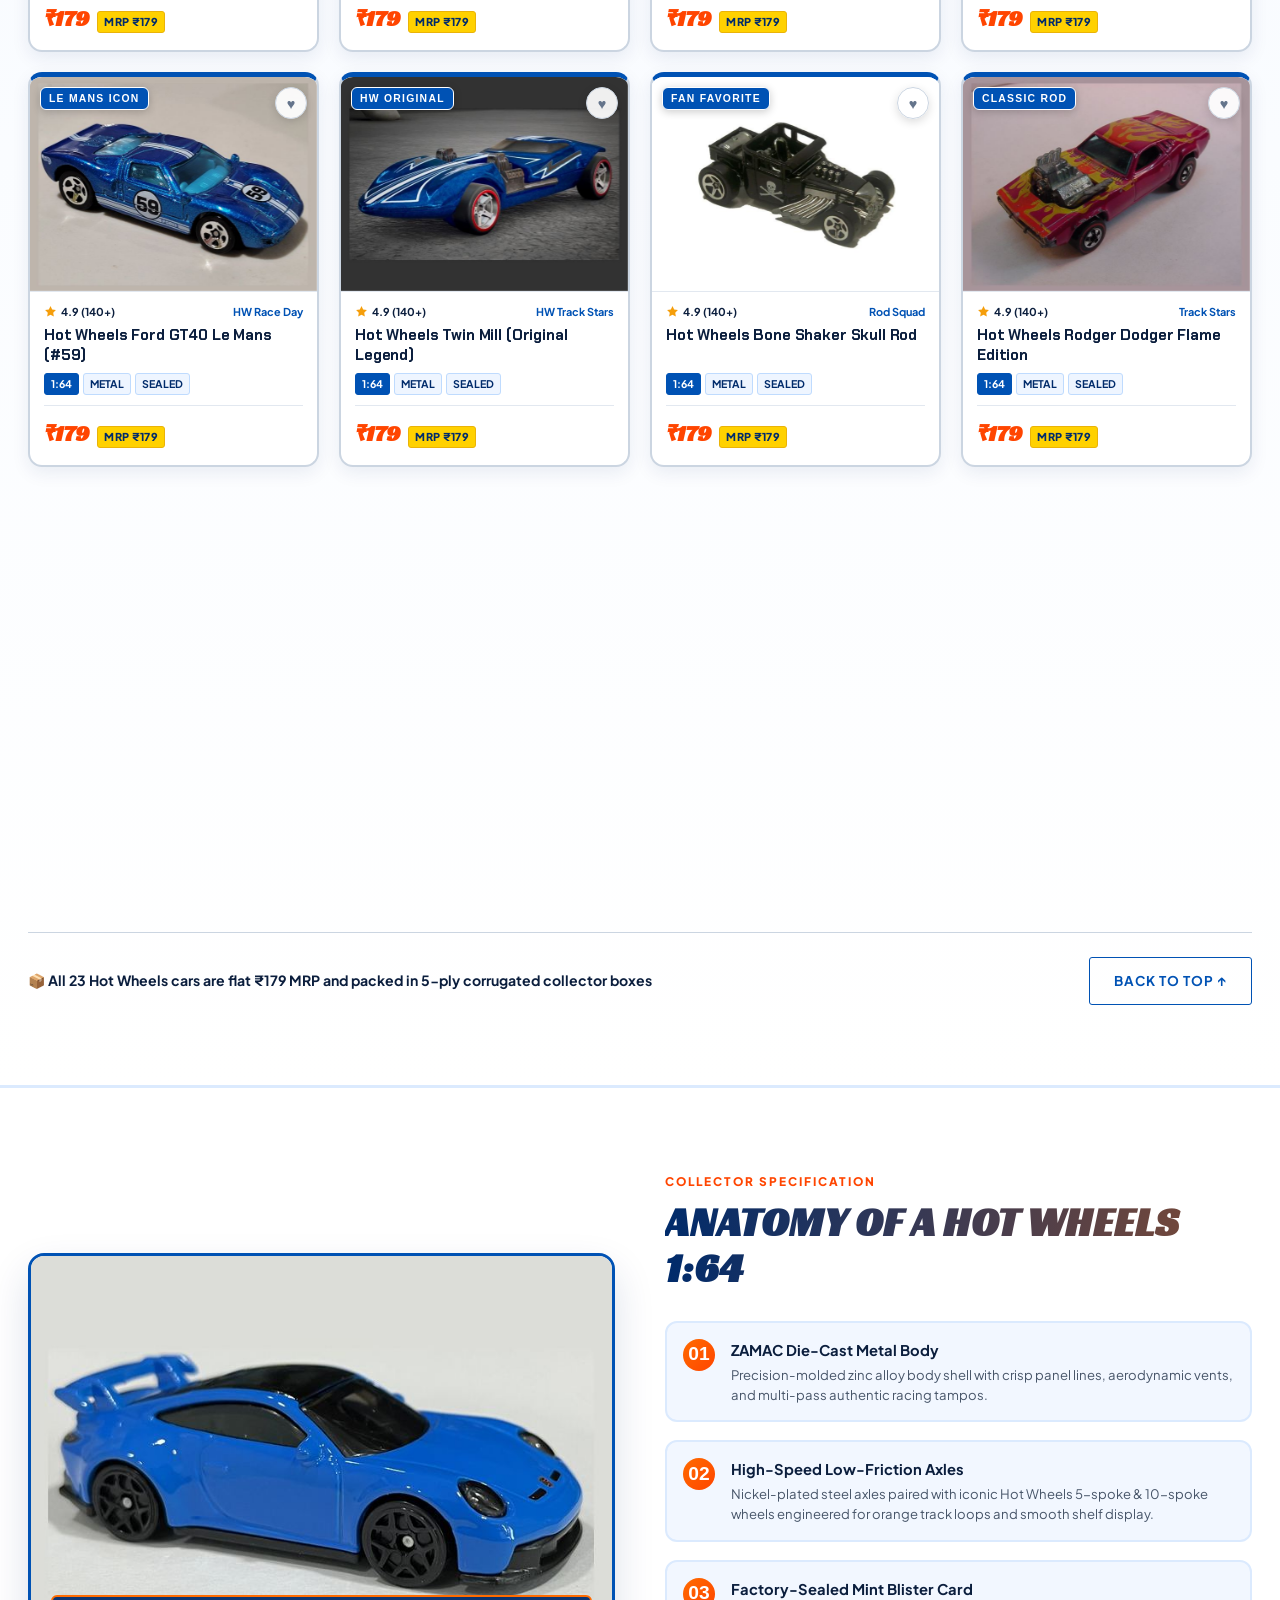
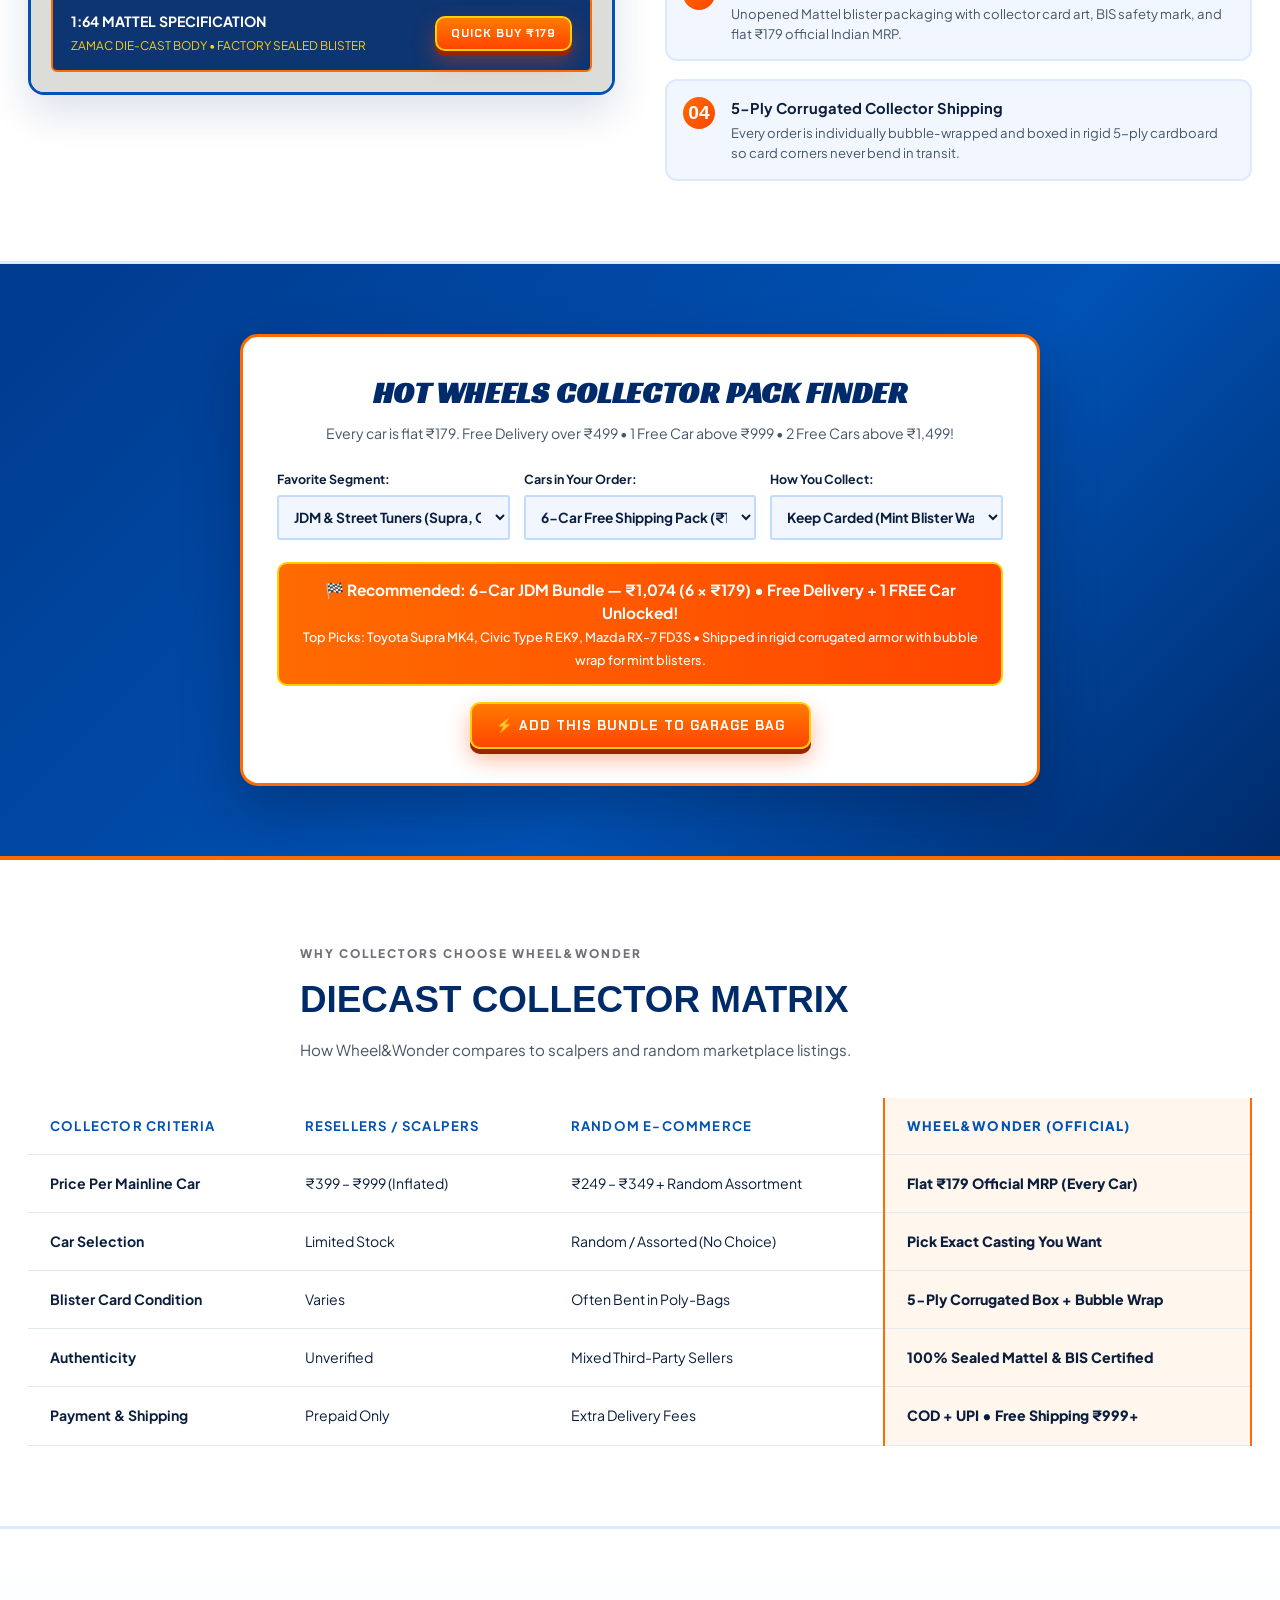
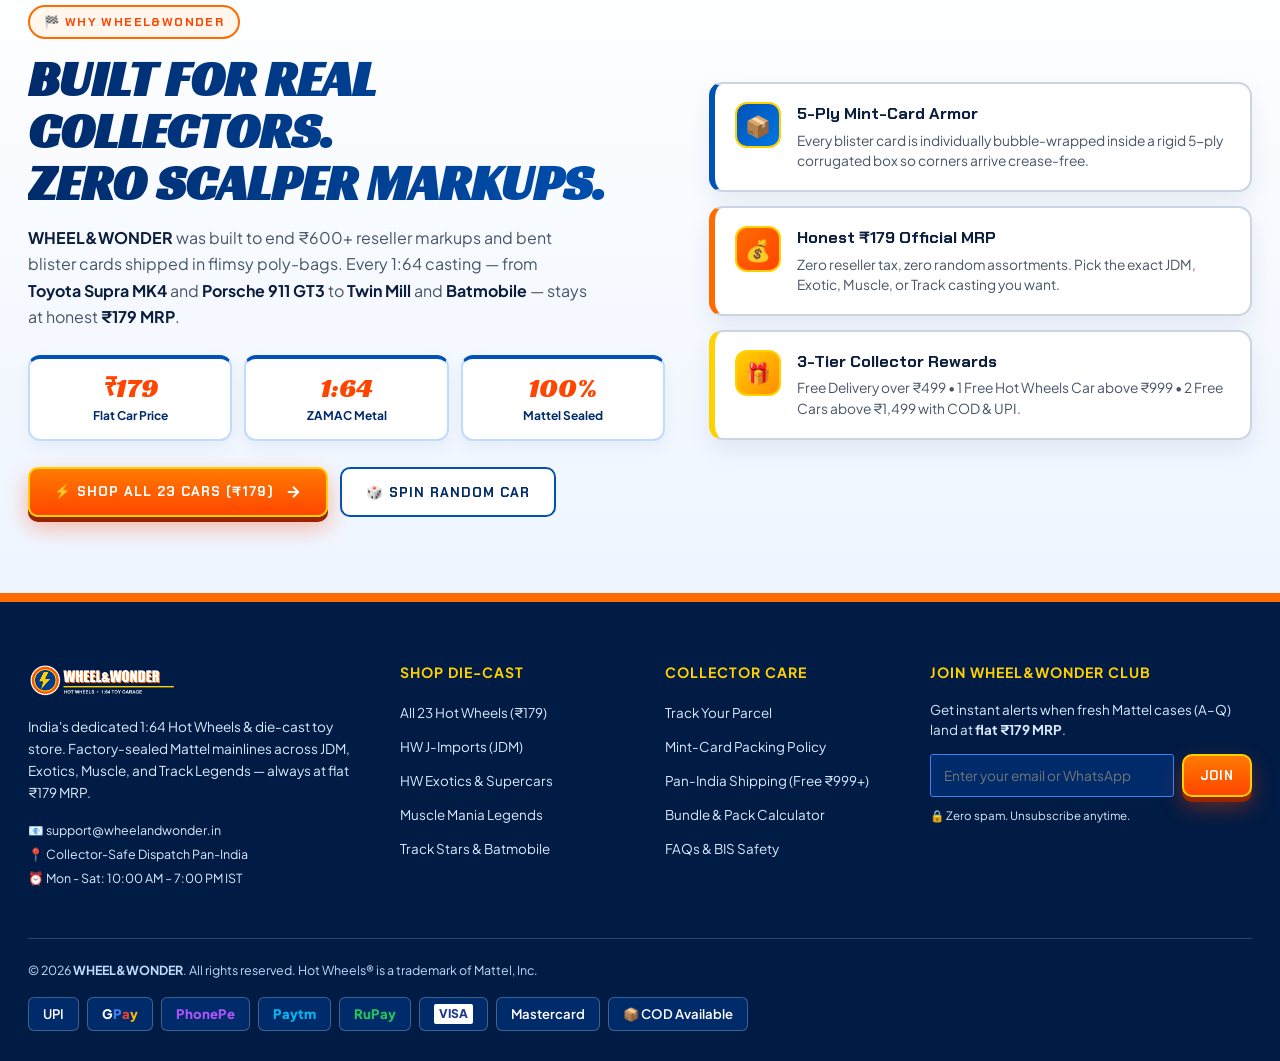
==== commit 66151f4f: "Rebuild Collector Manifesto section & add extra kinetic animations" ====
--- a/index.html
+++ b/index.html
@@ -1654,47 +1654,65 @@
       </div>
     </section>
 
-    <!-- Brand Story -->
-    <section class="section-brand-story" id="brand-story" style="padding: 90px 0; border-bottom: 1px solid #1f1f1f;">
+    <!-- Rebuilt Collector Manifesto & Promise Section -->
+    <section class="section-brand-story" id="brand-story">
       <div class="container">
-        <div class="brand-story-grid">
-          <div class="story-content">
-            <span class="story-tag">COLLECTOR MANIFESTO</span>
-            <h2 class="story-heading">BUILT FOR REAL COLLECTORS.<br>ZERO SCALPER MARKUPS.</h2>
-            <div class="story-text">
-              <p><strong>WHEEL&WONDER</strong> was born out of frustration with scalped Hot Wheels prices and bent blister cards shipped in flimsy plastic mailers.</p>
-              <p>Every 1:64 mainline casting in our vault — from <strong>Toyota Supra MK4</strong> and <strong>Porsche 911 GT3</strong> to <strong>Twin Mill</strong> and <strong>Batmobile</strong> — is priced strictly at <strong>₹179 MRP</strong>.</p>
-              <p>Pick the exact car you want, get it packed in rigid 5-ply corrugated armor, and enjoy fast Pan-India delivery with Cash on Delivery or UPI.</p>
-            </div>
-            <div class="story-metrics">
-              <div class="metric-item"><span class="metric-num">₹179</span><span class="metric-label">Flat Price Per Car</span></div>
-              <div class="metric-item"><span class="metric-num">1:64</span><span class="metric-label">ZAMAC Die-Cast</span></div>
-              <div class="metric-item"><span class="metric-num">100%</span><span class="metric-label">Mattel Sealed</span></div>
-            </div>
-          </div>
-
-          <div class="story-visual">
-            <div class="story-card">
-              <div class="story-card-inner">
-                <div class="story-badge">MINT CARD GUARANTEE</div>
-                <div class="fabric-macro-visual">
-                  <svg viewBox="0 0 320 220" fill="none" xmlns="http://www.w3.org/2000/svg" class="fabric-svg">
-                    <rect width="320" height="220" rx="12" fill="#002b6b"/>
-                    <pattern id="trackGrid" width="24" height="24" patternUnits="userSpaceOnUse">
-                      <path d="M 24 0 L 0 0 0 24" fill="none" stroke="#0052b4" stroke-width="1"/>
-                    </pattern>
-                    <rect width="320" height="220" fill="url(#trackGrid)"/>
-                    <circle cx="160" cy="95" r="52" stroke="#ffd100" stroke-width="2" stroke-dasharray="6 4" fill="none"/>
-                    <circle cx="160" cy="95" r="34" stroke="#ff6b00" stroke-width="4" fill="#001b44"/>
-                    <polygon points="158,72 172,72 162,92 176,92 152,118 158,97 146,97" fill="#ffffff"/>
-                    <text x="160" y="170" text-anchor="middle" fill="#ffffff" font-family="'Syne', sans-serif" font-weight="800" font-size="13" letter-spacing="2">WHEEL&WONDER 1:64</text>
-                    <text x="160" y="190" text-anchor="middle" fill="#f59e0b" font-family="sans-serif" font-weight="700" font-size="10" letter-spacing="1.5">FLAT ₹179 • ZERO BEND GUARANTEE</text>
-                  </svg>
-                </div>
-                <div class="story-quote">
-                  <p>"Every collector deserves mint cards at honest ₹179 MRP — never ₹600+ reseller tax."</p>
-                  <span>— WHEEL&WONDER Team, India</span>
-                </div>
+        <div class="ww-manifesto-grid">
+          <div class="ww-manifesto-left">
+            <span class="ww-manifesto-tag">🏁 WHY WHEEL&amp;WONDER</span>
+            <h2 class="ww-manifesto-title">BUILT FOR REAL COLLECTORS.<br>ZERO SCALPER MARKUPS.</h2>
+            <p class="ww-manifesto-copy">
+              <strong>WHEEL&amp;WONDER</strong> was built to end ₹600+ reseller markups and bent blister cards shipped in flimsy poly-bags. Every 1:64 casting — from <strong>Toyota Supra MK4</strong> and <strong>Porsche 911 GT3</strong> to <strong>Twin Mill</strong> and <strong>Batmobile</strong> — stays at honest <strong>₹179 MRP</strong>.
+            </p>
+
+            <div class="ww-stats-row">
+              <div class="ww-stat-tile">
+                <span class="ww-stat-num">₹179</span>
+                <span class="ww-stat-label">Flat Car Price</span>
+              </div>
+              <div class="ww-stat-tile">
+                <span class="ww-stat-num">1:64</span>
+                <span class="ww-stat-label">ZAMAC Metal</span>
+              </div>
+              <div class="ww-stat-tile">
+                <span class="ww-stat-num">100%</span>
+                <span class="ww-stat-label">Mattel Sealed</span>
+              </div>
+            </div>
+
+            <div class="ww-manifesto-actions">
+              <a href="#featured-cars" class="btn btn--primary">
+                <span>⚡ SHOP ALL 23 CARS (₹179)</span>
+                <svg width="18" height="18" viewBox="0 0 24 24" fill="none" stroke="currentColor" stroke-width="2.5"><path d="M5 12h14M12 5l7 7-7 7"/></svg>
+              </a>
+              <button type="button" class="btn btn--outline" onclick="document.getElementById('hwSpinRandomBtn')?.click();">
+                <span>🎲 SPIN RANDOM CAR</span>
+              </button>
+            </div>
+          </div>
+
+          <div class="ww-promise-stack">
+            <div class="ww-promise-card">
+              <div class="ww-promise-icon">📦</div>
+              <div>
+                <h3>5-Ply Mint-Card Armor</h3>
+                <p>Every blister card is individually bubble-wrapped inside a rigid 5-ply corrugated box so corners arrive crease-free.</p>
+              </div>
+            </div>
+
+            <div class="ww-promise-card">
+              <div class="ww-promise-icon">💰</div>
+              <div>
+                <h3>Honest ₹179 Official MRP</h3>
+                <p>Zero reseller tax, zero random assortments. Pick the exact JDM, Exotic, Muscle, or Track casting you want.</p>
+              </div>
+            </div>
+
+            <div class="ww-promise-card">
+              <div class="ww-promise-icon">🎁</div>
+              <div>
+                <h3>3-Tier Collector Rewards</h3>
+                <p>Free Delivery over ₹499 • 1 Free Hot Wheels Car above ₹999 • 2 Free Cars above ₹1,499 with COD &amp; UPI.</p>
               </div>
             </div>
           </div>
--- a/assets/base.css
+++ b/assets/base.css
@@ -5565,3 +5565,277 @@
     padding: 10px 10px 12px !important;
   }
 }
+
+
+/* ==========================================================================
+   REBUILT COLLECTOR MANIFESTO & EXTRA KINETIC WEBSITE ANIMATIONS
+   ========================================================================== */
+
+/* Text & Title Shimmer + Racing Entrance */
+@keyframes hwTextFlow {
+  0% { background-position: 0% 50%; }
+  50% { background-position: 100% 50%; }
+  100% { background-position: 0% 50%; }
+}
+
+@keyframes hwFloatPill {
+  0%, 100% { transform: translateY(0); }
+  50% { transform: translateY(-4px); }
+}
+
+@keyframes hwCarIdleFloat {
+  0%, 100% { transform: translateY(0px); }
+  50% { transform: translateY(-5px); }
+}
+
+.section-title,
+.anatomy-title,
+.ww-manifesto-title {
+  background-size: 200% auto !important;
+  animation: hwTextFlow 5s ease-in-out infinite !important;
+}
+
+.crazzzy-pill,
+.m-pill.hot {
+  animation: hwFloatPill 2.8s ease-in-out infinite;
+}
+
+/* Arrow & Icon Micro-Animations on Button Hover */
+.btn svg,
+.btn-quick-buy span,
+.btn-quick-add span,
+.filter-tab {
+  transition: transform 0.22s cubic-bezier(0.34, 1.56, 0.64, 1);
+}
+
+.btn:hover svg {
+  transform: translateX(4px);
+}
+
+.btn-quick-buy:hover,
+.btn-quick-add:hover {
+  transform: translateY(-2px) scale(1.03);
+}
+
+.feature-item:hover .feature-icon-box,
+.ww-promise-card:hover .ww-promise-icon,
+.anatomy-point:hover .point-index {
+  transform: scale(1.12) rotate(-6deg);
+  transition: transform 0.25s cubic-bezier(0.34, 1.56, 0.64, 1);
+}
+
+/* Rebuilt Clean Hot Wheels Collector Manifesto Section */
+.section-brand-story {
+  padding: 76px 0 !important;
+  background: linear-gradient(180deg, #ffffff 0%, #eef5ff 100%) !important;
+  border-bottom: 4px solid var(--hw-orange) !important;
+}
+
+.ww-manifesto-grid {
+  display: grid;
+  grid-template-columns: 1.08fr 0.92fr;
+  gap: 44px;
+  align-items: center;
+}
+
+.ww-manifesto-tag {
+  display: inline-flex;
+  align-items: center;
+  gap: 8px;
+  background: #fff7ed;
+  border: 2px solid var(--hw-orange);
+  color: var(--hw-orange-hot);
+  font-family: var(--font-hw-tech);
+  font-size: 0.76rem;
+  font-weight: 800;
+  letter-spacing: 1.4px;
+  text-transform: uppercase;
+  padding: 6px 14px;
+  border-radius: 999px;
+  margin-bottom: 14px;
+}
+
+.ww-manifesto-title {
+  font-family: var(--font-hw-display) !important;
+  font-size: clamp(2rem, 4vw, 3.1rem);
+  line-height: 1.05;
+  text-transform: uppercase;
+  margin-bottom: 16px;
+  background: linear-gradient(90deg, var(--hw-blue-dark) 0%, var(--hw-blue) 50%, var(--hw-orange) 100%);
+  -webkit-background-clip: text;
+  -webkit-text-fill-color: transparent;
+}
+
+.ww-manifesto-copy {
+  font-size: 1rem;
+  line-height: 1.65;
+  color: var(--hw-muted);
+  margin-bottom: 24px;
+  max-width: 560px;
+}
+
+.ww-manifesto-copy strong {
+  color: var(--hw-ink);
+}
+
+.ww-stats-row {
+  display: grid;
+  grid-template-columns: repeat(3, 1fr);
+  gap: 12px;
+  margin-bottom: 26px;
+}
+
+.ww-stat-tile {
+  background: #ffffff;
+  border: 2px solid #bfdbfe;
+  border-top: 4px solid var(--hw-blue);
+  border-radius: 12px;
+  padding: 14px 12px;
+  text-align: center;
+  box-shadow: 0 6px 16px rgba(0, 43, 107, 0.06);
+  transition: transform 0.25s cubic-bezier(0.34, 1.56, 0.64, 1), border-color 0.2s;
+}
+
+.ww-stat-tile:hover {
+  transform: translateY(-4px);
+  border-color: var(--hw-orange);
+  border-top-color: var(--hw-orange);
+}
+
+.ww-stat-num {
+  display: block;
+  font-family: var(--font-hw-display);
+  font-size: 1.75rem;
+  line-height: 1.1;
+  color: var(--hw-orange-hot);
+  margin-bottom: 4px;
+}
+
+.ww-stat-label {
+  display: block;
+  font-size: 0.75rem;
+  font-weight: 700;
+  color: var(--hw-blue-dark);
+}
+
+.ww-manifesto-actions {
+  display: flex;
+  flex-wrap: wrap;
+  gap: 12px;
+}
+
+.ww-manifesto-actions .btn--outline {
+  border: 2px solid var(--hw-blue) !important;
+  color: var(--hw-blue-dark) !important;
+  background: #ffffff !important;
+  border-radius: 10px !important;
+  font-family: var(--font-hw-tech) !important;
+}
+
+.ww-manifesto-actions .btn--outline:hover {
+  background: var(--hw-blue) !important;
+  color: #ffffff !important;
+}
+
+/* Right Side: Clean 3-Card Collector Promise Stack */
+.ww-promise-stack {
+  display: flex;
+  flex-direction: column;
+  gap: 14px;
+}
+
+.ww-promise-card {
+  display: flex;
+  align-items: flex-start;
+  gap: 16px;
+  background: #ffffff;
+  border: 2px solid #cbd5e1;
+  border-left: 6px solid var(--hw-blue);
+  border-radius: 14px;
+  padding: 18px 20px;
+  box-shadow: 0 10px 24px rgba(0, 43, 107, 0.08);
+  transition: transform 0.25s cubic-bezier(0.34, 1.56, 0.64, 1), border-color 0.2s, box-shadow 0.2s;
+}
+
+.ww-promise-card:nth-child(2) {
+  border-left-color: var(--hw-orange);
+}
+
+.ww-promise-card:nth-child(3) {
+  border-left-color: var(--hw-yellow);
+}
+
+.ww-promise-card:hover {
+  transform: translateX(6px);
+  border-color: var(--hw-orange);
+  box-shadow: 0 14px 30px rgba(0, 59, 142, 0.14);
+}
+
+.ww-promise-icon {
+  width: 46px;
+  height: 46px;
+  border-radius: 12px;
+  background: linear-gradient(135deg, var(--hw-blue), var(--hw-blue-bright));
+  border: 2px solid var(--hw-yellow);
+  color: #ffffff;
+  display: grid;
+  place-items: center;
+  font-size: 1.3rem;
+  flex-shrink: 0;
+}
+
+.ww-promise-card:nth-child(2) .ww-promise-icon {
+  background: linear-gradient(135deg, #ff6b00, #ff4500);
+}
+
+.ww-promise-card:nth-child(3) .ww-promise-icon {
+  background: linear-gradient(135deg, #ffd100, #ff8c00);
+  color: var(--hw-blue-dark);
+}
+
+.ww-promise-card h3 {
+  font-family: var(--font-hw-tech);
+  font-size: 1.02rem;
+  font-weight: 800;
+  color: var(--hw-ink);
+  margin-bottom: 4px;
+}
+
+.ww-promise-card p {
+  font-size: 0.86rem;
+  line-height: 1.5;
+  color: var(--hw-muted);
+  margin: 0;
+}
+
+@media (max-width: 900px) {
+  .ww-manifesto-grid {
+    grid-template-columns: 1fr;
+    gap: 28px;
+  }
+  .section-brand-story {
+    padding: 52px 0 !important;
+  }
+}
+
+@media (max-width: 520px) {
+  .ww-stats-row {
+    grid-template-columns: repeat(3, 1fr);
+    gap: 8px;
+  }
+  .ww-stat-tile {
+    padding: 10px 6px;
+  }
+  .ww-stat-num {
+    font-size: 1.3rem;
+  }
+  .ww-stat-label {
+    font-size: 0.65rem;
+  }
+  .ww-manifesto-actions {
+    flex-direction: column;
+  }
+  .ww-manifesto-actions .btn {
+    width: 100%;
+  }
+}
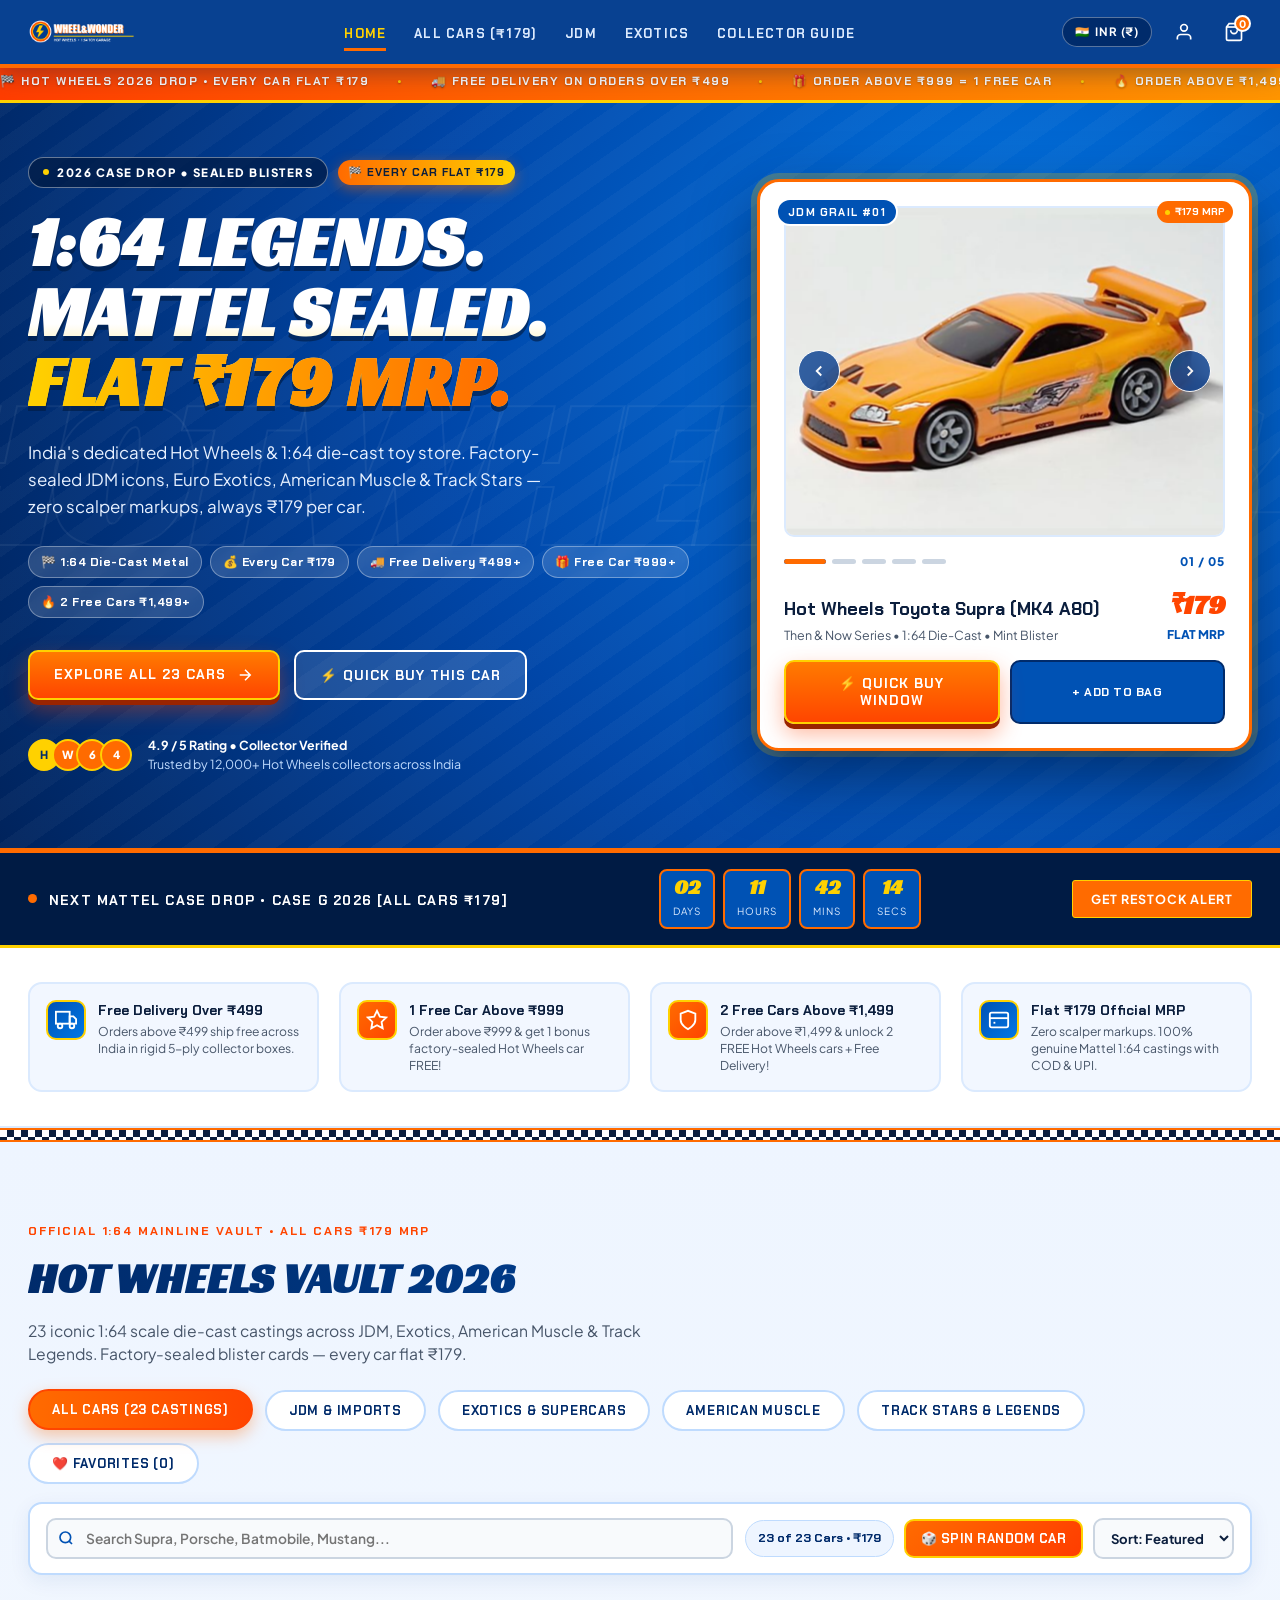
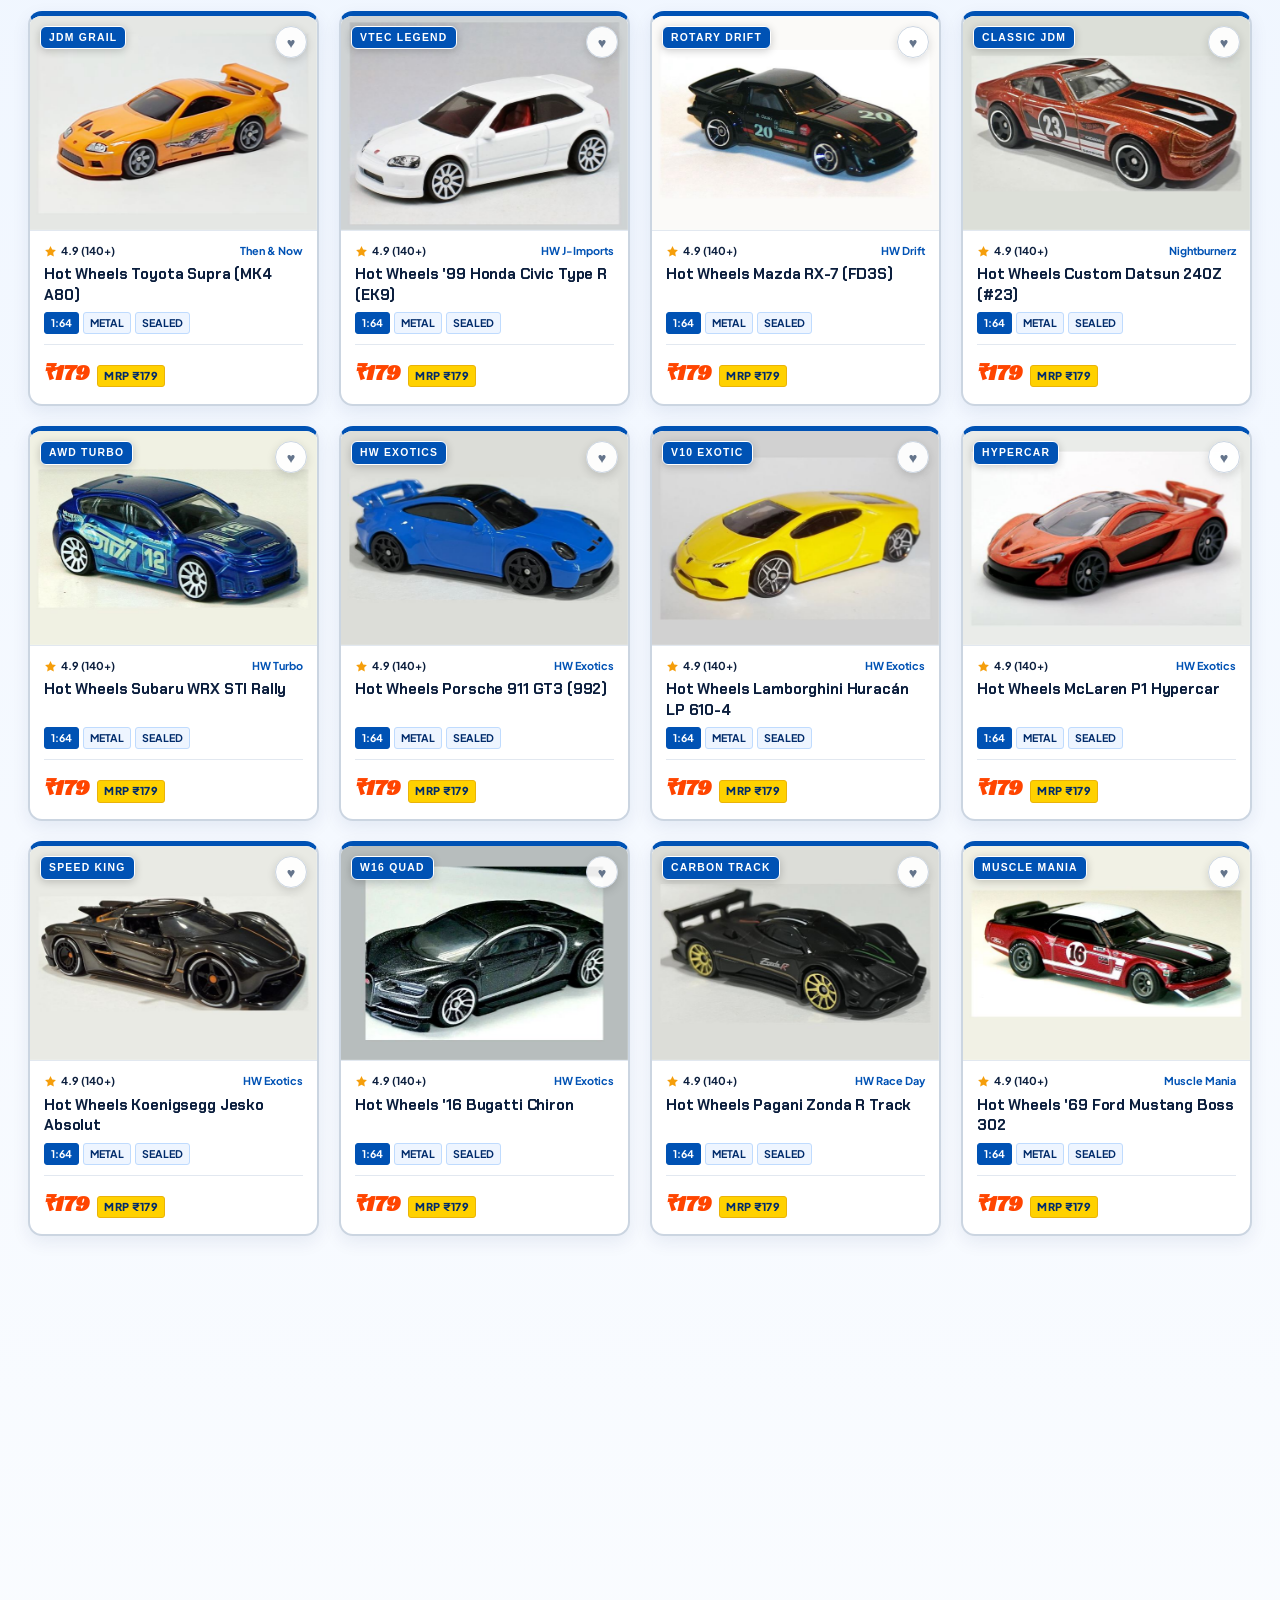
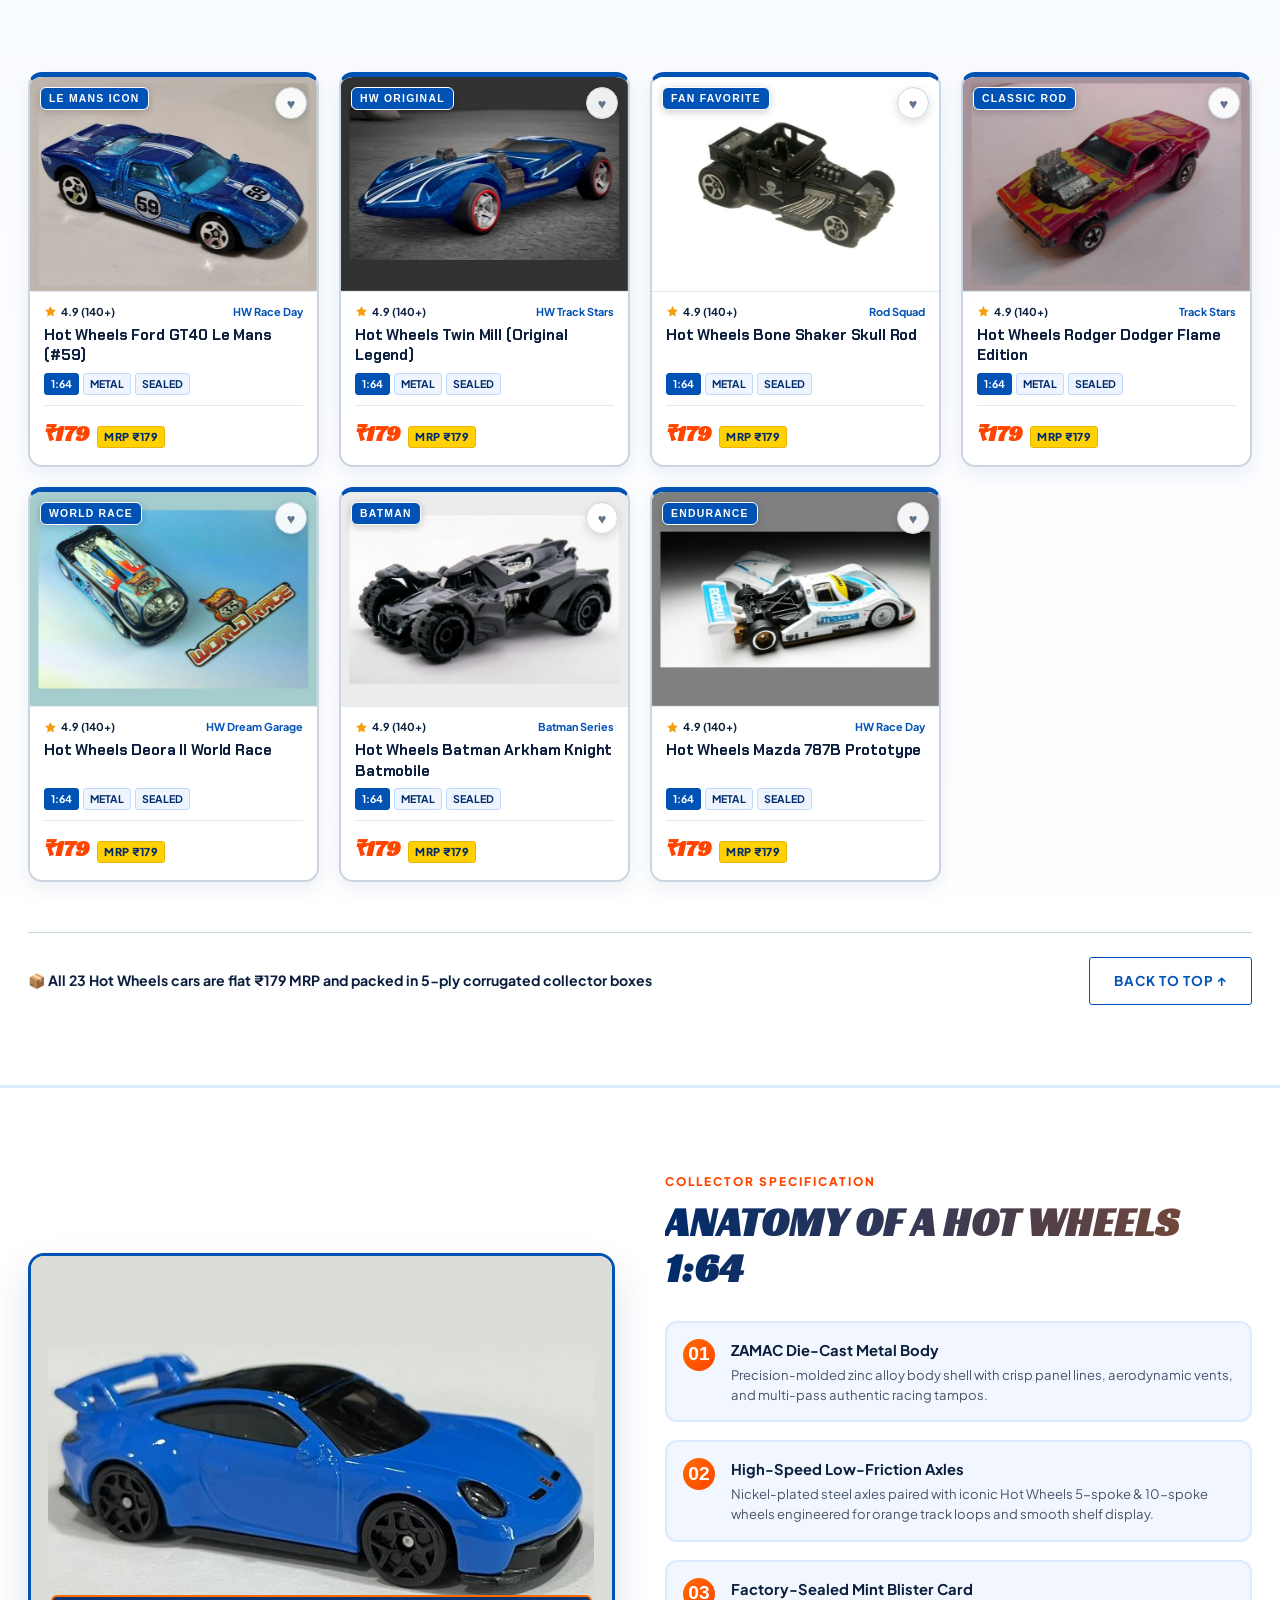
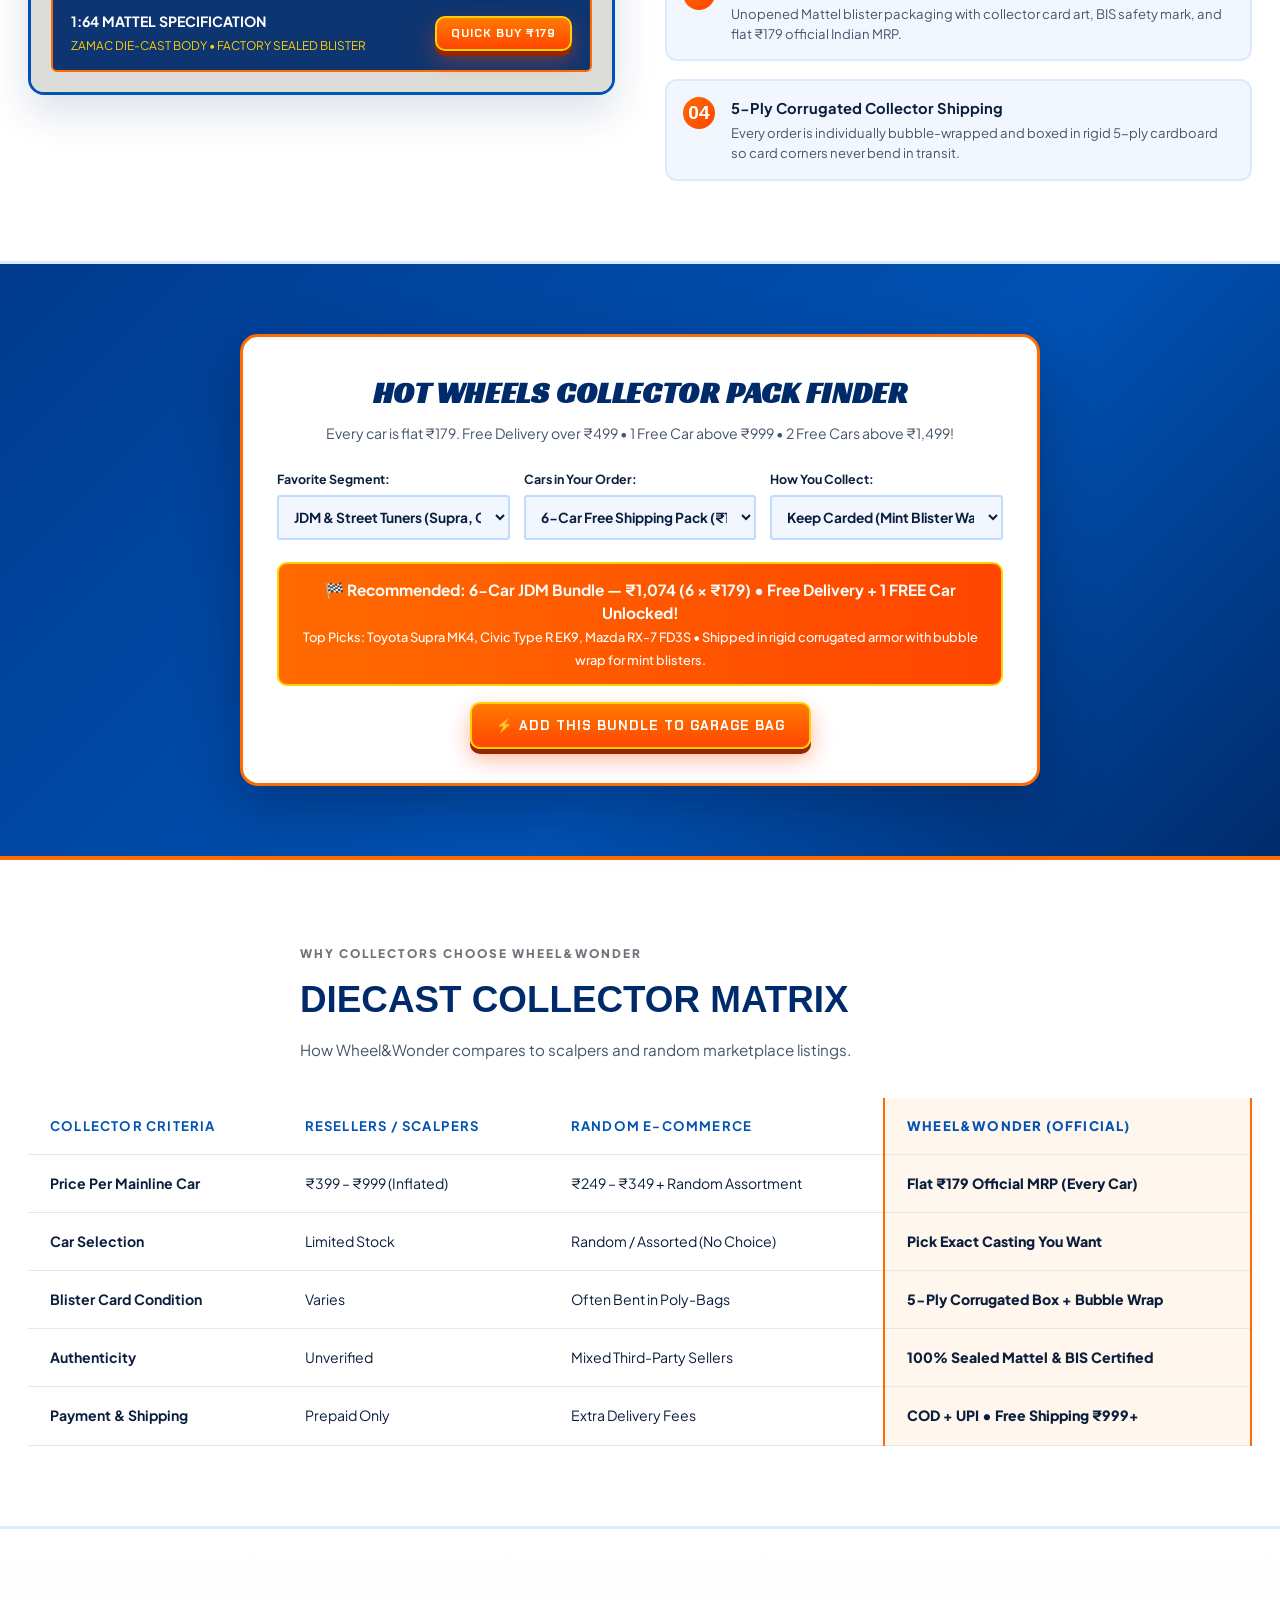
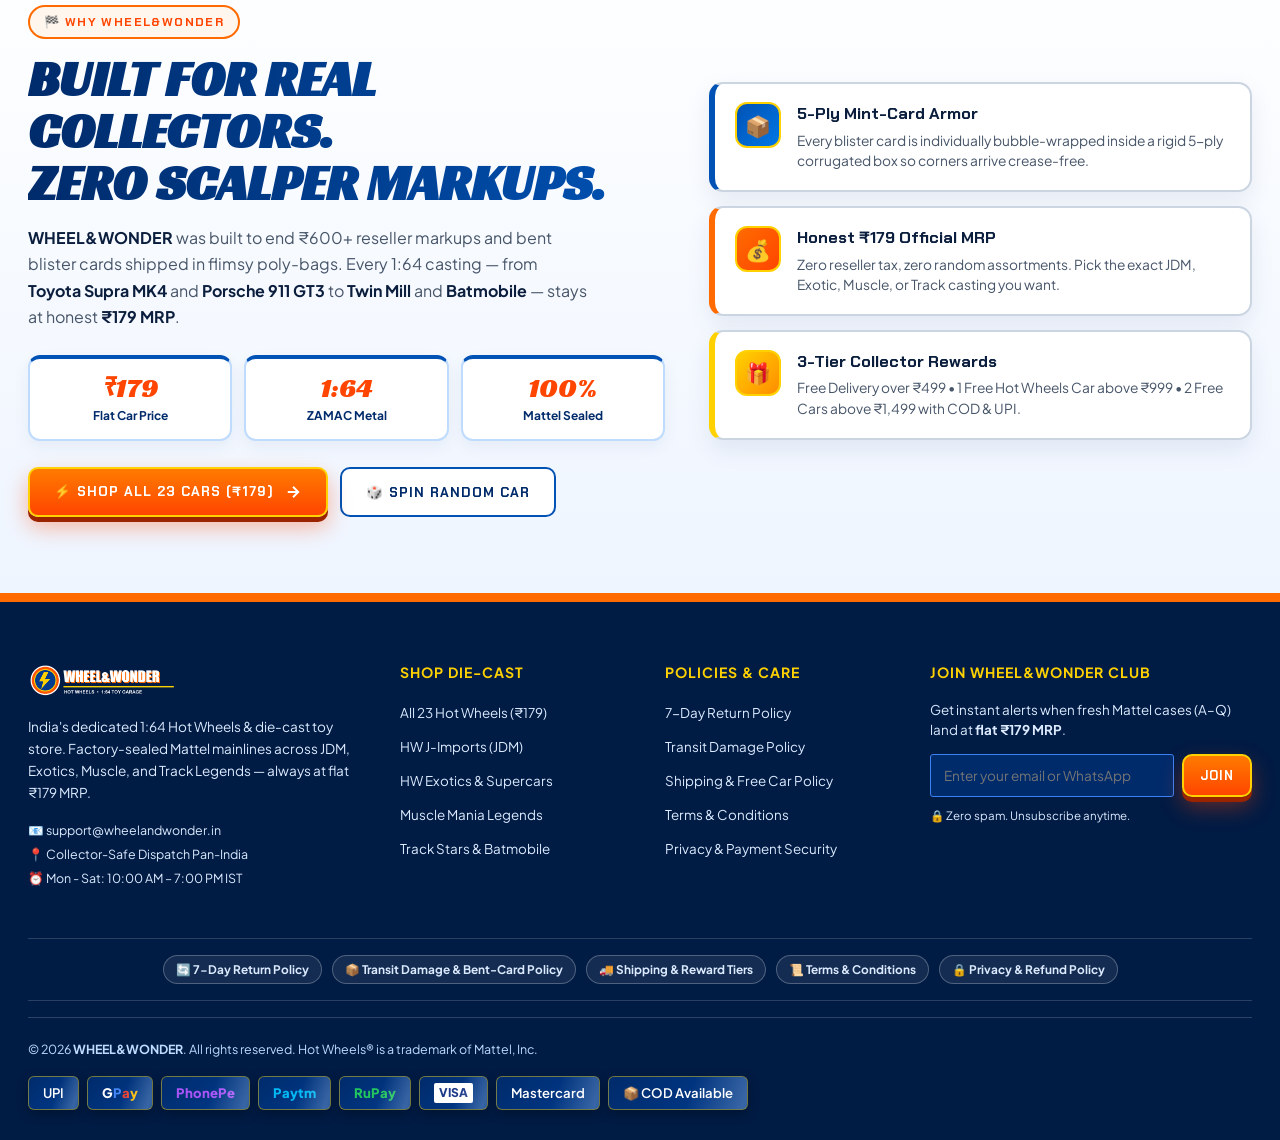
==== commit b0e0fee5: "Add store policies modal, payment & toast animations, and mobile card layout fix" ====
--- a/index.html
+++ b/index.html
@@ -157,6 +157,8 @@
           <li><a href="#featured-cars" onclick="document.querySelector('[data-filter=\'exotics\']')?.click();">Exotics &amp; Supercars</a></li>
           <li><a href="#featured-cars" onclick="document.querySelector('[data-filter=\'muscle\']')?.click();">Muscle &amp; Track Stars</a></li>
           <li><a href="#brand-story">Our Story</a></li>
+          <li><a href="#" data-policy-open="return">7-Day Return &amp; Damage Policy</a></li>
+          <li><a href="#" data-policy-open="terms">Terms &amp; Privacy Policy</a></li>
           <li><a href="#" class="mobile-login-link" id="MobileLoginLink">👤 Sign In / Create Account</a></li>
         </ul>
         <div class="mobile-nav-perks">
@@ -1750,13 +1752,13 @@
         </div>
 
         <div class="footer-col">
-          <h4 class="footer-col__title">Collector Care</h4>
+          <h4 class="footer-col__title">Policies &amp; Care</h4>
           <ul class="footer-links">
-            <li><a href="#">Track Your Parcel</a></li>
-            <li><a href="#">Mint-Card Packing Policy</a></li>
-            <li><a href="#">Pan-India Shipping (Free ₹999+)</a></li>
-            <li><a href="#fit-finder">Bundle &amp; Pack Calculator</a></li>
-            <li><a href="#">FAQs &amp; BIS Safety</a></li>
+            <li><a href="#" data-policy-open="return">7-Day Return Policy</a></li>
+            <li><a href="#" data-policy-open="damage">Transit Damage Policy</a></li>
+            <li><a href="#" data-policy-open="shipping">Shipping &amp; Free Car Policy</a></li>
+            <li><a href="#" data-policy-open="terms">Terms &amp; Conditions</a></li>
+            <li><a href="#" data-policy-open="privacy">Privacy &amp; Payment Security</a></li>
           </ul>
         </div>
 
@@ -1769,6 +1771,14 @@
           </form>
           <div class="newsletter-trust">🔒 Zero spam. Unsubscribe anytime.</div>
         </div>
+      </div>
+
+      <div class="ww-footer-policies">
+        <button type="button" class="ww-policy-pill-link" data-policy-open="return">🔄 7-Day Return Policy</button>
+        <button type="button" class="ww-policy-pill-link" data-policy-open="damage">📦 Transit Damage &amp; Bent-Card Policy</button>
+        <button type="button" class="ww-policy-pill-link" data-policy-open="shipping">🚚 Shipping &amp; Reward Tiers</button>
+        <button type="button" class="ww-policy-pill-link" data-policy-open="terms">📜 Terms &amp; Conditions</button>
+        <button type="button" class="ww-policy-pill-link" data-policy-open="privacy">🔒 Privacy &amp; Refund Policy</button>
       </div>
 
       <div class="footer-bottom">
@@ -1821,10 +1831,7 @@
           <div class="buying-window-option">
             <div class="option-header">
               <label class="option-label">Select Blister Card Preference (Same ₹179 MRP):</label>
-              <span class="fit-guide-link" onclick="alert('WHEEL&WONDER PACKAGING:
-• Long Card: Classic tall blister
-• Short Card: Compact card
-• Mint Pick: Hand-picked crease-free corners.');">📦 Mint Card Guide</span>
+              <span class="fit-guide-link" data-policy-open="damage">📦 Mint Card &amp; Damage Policy</span>
             </div>
             <div class="buying-window-sizes" id="BuyingWindowSizes">
               <button type="button" class="bw-size-btn active" data-size="Long Card">Long Card</button>
@@ -1924,9 +1931,70 @@
         <div class="cart-drawer__perks"><span>✓ Mint Card Corrugated Box</span><span>✓ Cash on Delivery (COD)</span></div>
         <div class="cart-drawer__subtotal-row"><span>Subtotal</span><span class="cart-drawer__subtotal-price" id="CartDrawerSubtotal">₹0</span></div>
         <p class="cart-drawer__taxes-note">GST included. Shipping calculated at checkout.</p>
-        <button type="button" class="btn--checkout" onclick="alert('In your live Shopify store, clicking this takes the customer straight to Shopify Checkout (UPI / Cards / COD)!');">
+        <button type="button" class="btn--checkout" onclick="window.showVimiToast('🚀 Proceeding to Secure Checkout (UPI / Cards / COD)!');">
           <span>PROCEED TO CHECKOUT • </span><span id="CartDrawerCheckoutTotal">₹0</span>
         </button>
+      </div>
+    </div>
+  </div>
+
+  <!-- STORE POLICIES & IMPORTANT DETAILS MODAL -->
+  <div id="PolicyModal" class="ww-policy-modal" aria-hidden="true" role="dialog" aria-modal="true" aria-label="Store Policies">
+    <div class="ww-policy-overlay" data-policy-close></div>
+    <div class="ww-policy-dialog">
+      <div class="ww-policy-header">
+        <h3>WHEEL&amp;WONDER — OFFICIAL STORE POLICIES</h3>
+        <button type="button" class="ww-policy-close" data-policy-close aria-label="Close policies">✕</button>
+      </div>
+      <div class="ww-policy-tabs">
+        <button type="button" class="ww-policy-tab active" data-policy-tab="return">7-Day Return Policy</button>
+        <button type="button" class="ww-policy-tab" data-policy-tab="damage">Damage &amp; Bent-Card Policy</button>
+        <button type="button" class="ww-policy-tab" data-policy-tab="shipping">Shipping &amp; Free Cars</button>
+        <button type="button" class="ww-policy-tab" data-policy-tab="terms">Terms &amp; Conditions</button>
+        <button type="button" class="ww-policy-tab" data-policy-tab="privacy">Privacy &amp; Refunds</button>
+      </div>
+      <div class="ww-policy-body">
+        <div class="ww-policy-pane active" data-policy-pane="return">
+          <h4>🔄 7-Day Easy Return &amp; Replacement Policy</h4>
+          <ul>
+            <li><strong>Eligibility:</strong> Returns or replacements are accepted within <strong>7 days of delivery</strong> if the wrong car was delivered or you received a defective casting.</li>
+            <li><strong>Condition:</strong> The Hot Wheels blister card must remain <strong>unopened, factory-sealed, and unused</strong> with original packaging intact.</li>
+            <li><strong>Pickup &amp; Resolution:</strong> Free doorstep reverse pickup is arranged across serviceable Indian pincodes. Refunds are credited within 3–5 business days (or instant store credit).</li>
+          </ul>
+        </div>
+        <div class="ww-policy-pane" data-policy-pane="damage">
+          <h4>📦 Transit Damage &amp; Bent-Card Protection Policy</h4>
+          <ul>
+            <li><strong>5-Ply Corrugated Armor:</strong> Every order is bubble-wrapped inside a rigid 5-ply box — we never ship Hot Wheels in flimsy poly-bags.</li>
+            <li><strong>48-Hour Unboxing Claim:</strong> If a blister card arrives cracked or crushed in transit, send a continuous <strong>unboxing video</strong> to <strong>support@wheelandwonder.in</strong> within 48 hours of delivery.</li>
+            <li><strong>100% Free Replacement / Refund:</strong> Verified transit damage qualifies for an immediate free replacement or full refund.</li>
+          </ul>
+        </div>
+        <div class="ww-policy-pane" data-policy-pane="shipping">
+          <h4>🚚 Pan-India Shipping &amp; 3-Tier Reward Policy</h4>
+          <ul>
+            <li><strong>Dispatch Time:</strong> Orders are packed and dispatched within <strong>24 hours</strong> (Mon–Sat) with live courier tracking.</li>
+            <li><strong>Order Over ₹499:</strong> <strong>FREE Pan-India Delivery</strong> unlocked automatically.</li>
+            <li><strong>Order Above ₹999:</strong> <strong>FREE Delivery + 1 FREE Factory-Sealed Hot Wheels Car</strong> included in your box!</li>
+            <li><strong>Order Above ₹1,499:</strong> <strong>FREE Delivery + 2 FREE Factory-Sealed Hot Wheels Cars</strong> included in your box!</li>
+          </ul>
+        </div>
+        <div class="ww-policy-pane" data-policy-pane="terms">
+          <h4>📜 Terms &amp; Conditions</h4>
+          <ul>
+            <li><strong>Pricing:</strong> All 1:64 Hot Wheels mainline castings are sold at flat <strong>₹179 Official Indian MRP</strong> (inclusive of GST).</li>
+            <li><strong>Authenticity &amp; Safety:</strong> 100% genuine Mattel products, BIS certified for India. Contains small parts — recommended for ages <strong>3+</strong>.</li>
+            <li><strong>Order Cancellation:</strong> Orders can be cancelled before dispatch by emailing <strong>support@wheelandwonder.in</strong>.</li>
+          </ul>
+        </div>
+        <div class="ww-policy-pane" data-policy-pane="privacy">
+          <h4>🔒 Privacy, Payment Security &amp; Refund Policy</h4>
+          <ul>
+            <li><strong>Secure Payments:</strong> 100% SSL-encrypted payments via UPI, GPay, PhonePe, Paytm, RuPay, Visa, Mastercard &amp; Cash on Delivery (COD).</li>
+            <li><strong>Zero Card Storage:</strong> We never store card or UPI PIN details. Your address &amp; phone are used strictly for order delivery &amp; tracking alerts.</li>
+            <li><strong>Support:</strong> Email <strong>support@wheelandwonder.in</strong> (Mon–Sat, 10 AM – 7 PM IST).</li>
+          </ul>
+        </div>
       </div>
     </div>
   </div>
--- a/assets/base.css
+++ b/assets/base.css
@@ -5839,3 +5839,273 @@
     width: 100%;
   }
 }
+
+
+/* ==========================================================================
+   PAYMENT ANIMATIONS, NOTIFICATIONS, POLICIES MODAL & MOBILE GLITCH FIXES
+   ========================================================================== */
+
+/* 1. Animated Payment Pills (PC & Phone) */
+@keyframes hwPayShimmer {
+  0% { background-position: -150% 0; }
+  100% { background-position: 250% 0; }
+}
+
+.payment-pill {
+  position: relative;
+  overflow: hidden;
+  background: linear-gradient(135deg, #002b6b 0%, #003b8e 100%) !important;
+  border: 1.5px solid rgba(255, 209, 0, 0.45) !important;
+  box-shadow: 0 4px 12px rgba(0, 0, 0, 0.25);
+  transition: transform 0.22s cubic-bezier(0.34, 1.56, 0.64, 1), border-color 0.2s, box-shadow 0.2s !important;
+}
+
+.payment-pill::after {
+  content: '';
+  position: absolute;
+  inset: 0;
+  background: linear-gradient(110deg, transparent 30%, rgba(255, 255, 255, 0.22) 50%, transparent 70%);
+  background-size: 200% 100%;
+  animation: hwPayShimmer 3.6s ease-in-out infinite;
+  pointer-events: none;
+}
+
+.payment-pill:hover,
+.payment-pill:active {
+  transform: translateY(-3px) scale(1.05) !important;
+  border-color: var(--hw-orange) !important;
+  box-shadow: 0 6px 18px rgba(255, 107, 0, 0.35) !important;
+}
+
+/* 2. High-Visibility Animated Toast Notification (PC & Phone) */
+.vimi-toast {
+  z-index: 999999 !important;
+  max-width: calc(100vw - 28px);
+  text-align: center;
+  box-shadow: 0 12px 32px rgba(0, 27, 68, 0.45) !important;
+}
+
+@media (max-width: 768px) {
+  .vimi-toast {
+    bottom: 88px !important;
+    font-size: 0.78rem !important;
+    padding: 10px 16px !important;
+  }
+  body.vimi-store {
+    padding-bottom: 84px !important;
+  }
+}
+
+/* 3. Store Policies & Trust Modal */
+.ww-policy-modal {
+  position: fixed;
+  inset: 0;
+  z-index: 999998;
+  display: flex;
+  align-items: center;
+  justify-content: center;
+  padding: 16px;
+  visibility: hidden;
+  opacity: 0;
+  transition: opacity 0.25s ease, visibility 0.25s ease;
+}
+
+.ww-policy-modal.is-open {
+  visibility: visible;
+  opacity: 1;
+}
+
+.ww-policy-overlay {
+  position: absolute;
+  inset: 0;
+  background: rgba(0, 18, 51, 0.78);
+  backdrop-filter: blur(8px);
+}
+
+.ww-policy-dialog {
+  position: relative;
+  width: 100%;
+  max-width: 760px;
+  max-height: 88vh;
+  background: #ffffff;
+  border: 3px solid var(--hw-blue);
+  border-radius: 18px;
+  overflow: hidden;
+  display: flex;
+  flex-direction: column;
+  z-index: 2;
+  box-shadow: 0 24px 60px rgba(0, 18, 51, 0.45);
+  transform: translateY(16px) scale(0.97);
+  transition: transform 0.28s cubic-bezier(0.16, 1, 0.3, 1);
+}
+
+.ww-policy-modal.is-open .ww-policy-dialog {
+  transform: translateY(0) scale(1);
+}
+
+.ww-policy-header {
+  display: flex;
+  align-items: center;
+  justify-content: space-between;
+  padding: 16px 20px;
+  background: var(--hw-blue);
+  border-bottom: 3px solid var(--hw-orange);
+  color: #ffffff;
+}
+
+.ww-policy-header h3 {
+  font-family: var(--font-hw-display);
+  font-size: 1.35rem;
+  letter-spacing: 0.03em;
+  margin: 0;
+}
+
+.ww-policy-close {
+  width: 34px;
+  height: 34px;
+  border-radius: 50%;
+  border: 1.5px solid #ffffff;
+  background: var(--hw-orange);
+  color: #ffffff;
+  font-weight: 800;
+  cursor: pointer;
+  display: grid;
+  place-items: center;
+}
+
+.ww-policy-tabs {
+  display: flex;
+  gap: 8px;
+  padding: 12px 16px;
+  background: #eef5ff;
+  border-bottom: 1.5px solid #bfdbfe;
+  overflow-x: auto;
+  scrollbar-width: none;
+}
+
+.ww-policy-tabs::-webkit-scrollbar {
+  display: none;
+}
+
+.ww-policy-tab {
+  flex: 0 0 auto;
+  padding: 7px 14px;
+  border-radius: 999px;
+  border: 1.5px solid #bfdbfe;
+  background: #ffffff;
+  color: var(--hw-blue-dark);
+  font-family: var(--font-hw-tech);
+  font-size: 0.76rem;
+  font-weight: 800;
+  cursor: pointer;
+  white-space: nowrap;
+}
+
+.ww-policy-tab.active {
+  background: var(--hw-orange);
+  border-color: var(--hw-orange-hot);
+  color: #ffffff;
+}
+
+.ww-policy-body {
+  padding: 20px 22px;
+  overflow-y: auto;
+  color: var(--hw-ink);
+  font-size: 0.9rem;
+  line-height: 1.6;
+}
+
+.ww-policy-pane {
+  display: none;
+}
+
+.ww-policy-pane.active {
+  display: block;
+}
+
+.ww-policy-pane h4 {
+  font-family: var(--font-hw-tech);
+  font-size: 1.05rem;
+  font-weight: 800;
+  color: var(--hw-blue-dark);
+  margin-bottom: 10px;
+}
+
+.ww-policy-pane ul {
+  padding-left: 18px;
+  display: flex;
+  flex-direction: column;
+  gap: 8px;
+}
+
+/* Footer Policy Quick Bar */
+.ww-footer-policies {
+  display: flex;
+  flex-wrap: wrap;
+  gap: 10px;
+  justify-content: center;
+  padding: 16px 0;
+  margin-bottom: 16px;
+  border-top: 1px solid rgba(255, 255, 255, 0.16);
+  border-bottom: 1px solid rgba(255, 255, 255, 0.16);
+}
+
+.ww-policy-pill-link {
+  background: rgba(255, 255, 255, 0.08);
+  border: 1px solid rgba(255, 255, 255, 0.25);
+  color: #dbeafe !important;
+  font-size: 0.74rem;
+  font-weight: 700;
+  padding: 6px 12px;
+  border-radius: 999px;
+  cursor: pointer;
+  transition: all 0.2s ease;
+}
+
+.ww-policy-pill-link:hover {
+  background: var(--hw-orange);
+  border-color: var(--hw-yellow);
+  color: #ffffff !important;
+  transform: translateY(-2px);
+}
+
+/* 4. MOBILE CARD GLITCH FIX: Actions sit cleanly BELOW the car photo (zero wheel overlap!) */
+@media (max-width: 768px) {
+  .product-card__media-wrapper {
+    aspect-ratio: auto !important;
+    display: flex !important;
+    flex-direction: column !important;
+    overflow: hidden !important;
+  }
+  .product-card__image {
+    aspect-ratio: 4 / 3 !important;
+    height: auto !important;
+    width: 100% !important;
+  }
+  .product-card__actions {
+    position: relative !important;
+    bottom: auto !important;
+    left: auto !important;
+    right: auto !important;
+    opacity: 1 !important;
+    transform: none !important;
+    padding: 6px 8px 6px !important;
+    gap: 6px !important;
+    background: #eef5ff !important;
+    border-top: 1px solid #dbeafe !important;
+  }
+  .btn-quick-buy,
+  .btn-quick-add {
+    padding: 7px 4px !important;
+    font-size: 0.63rem !important;
+    min-height: 32px !important;
+  }
+  .product-card__meta {
+    gap: 6px !important;
+  }
+  .product-card__fit-tag {
+    overflow: hidden;
+    text-overflow: ellipsis;
+    white-space: nowrap;
+  }
+}
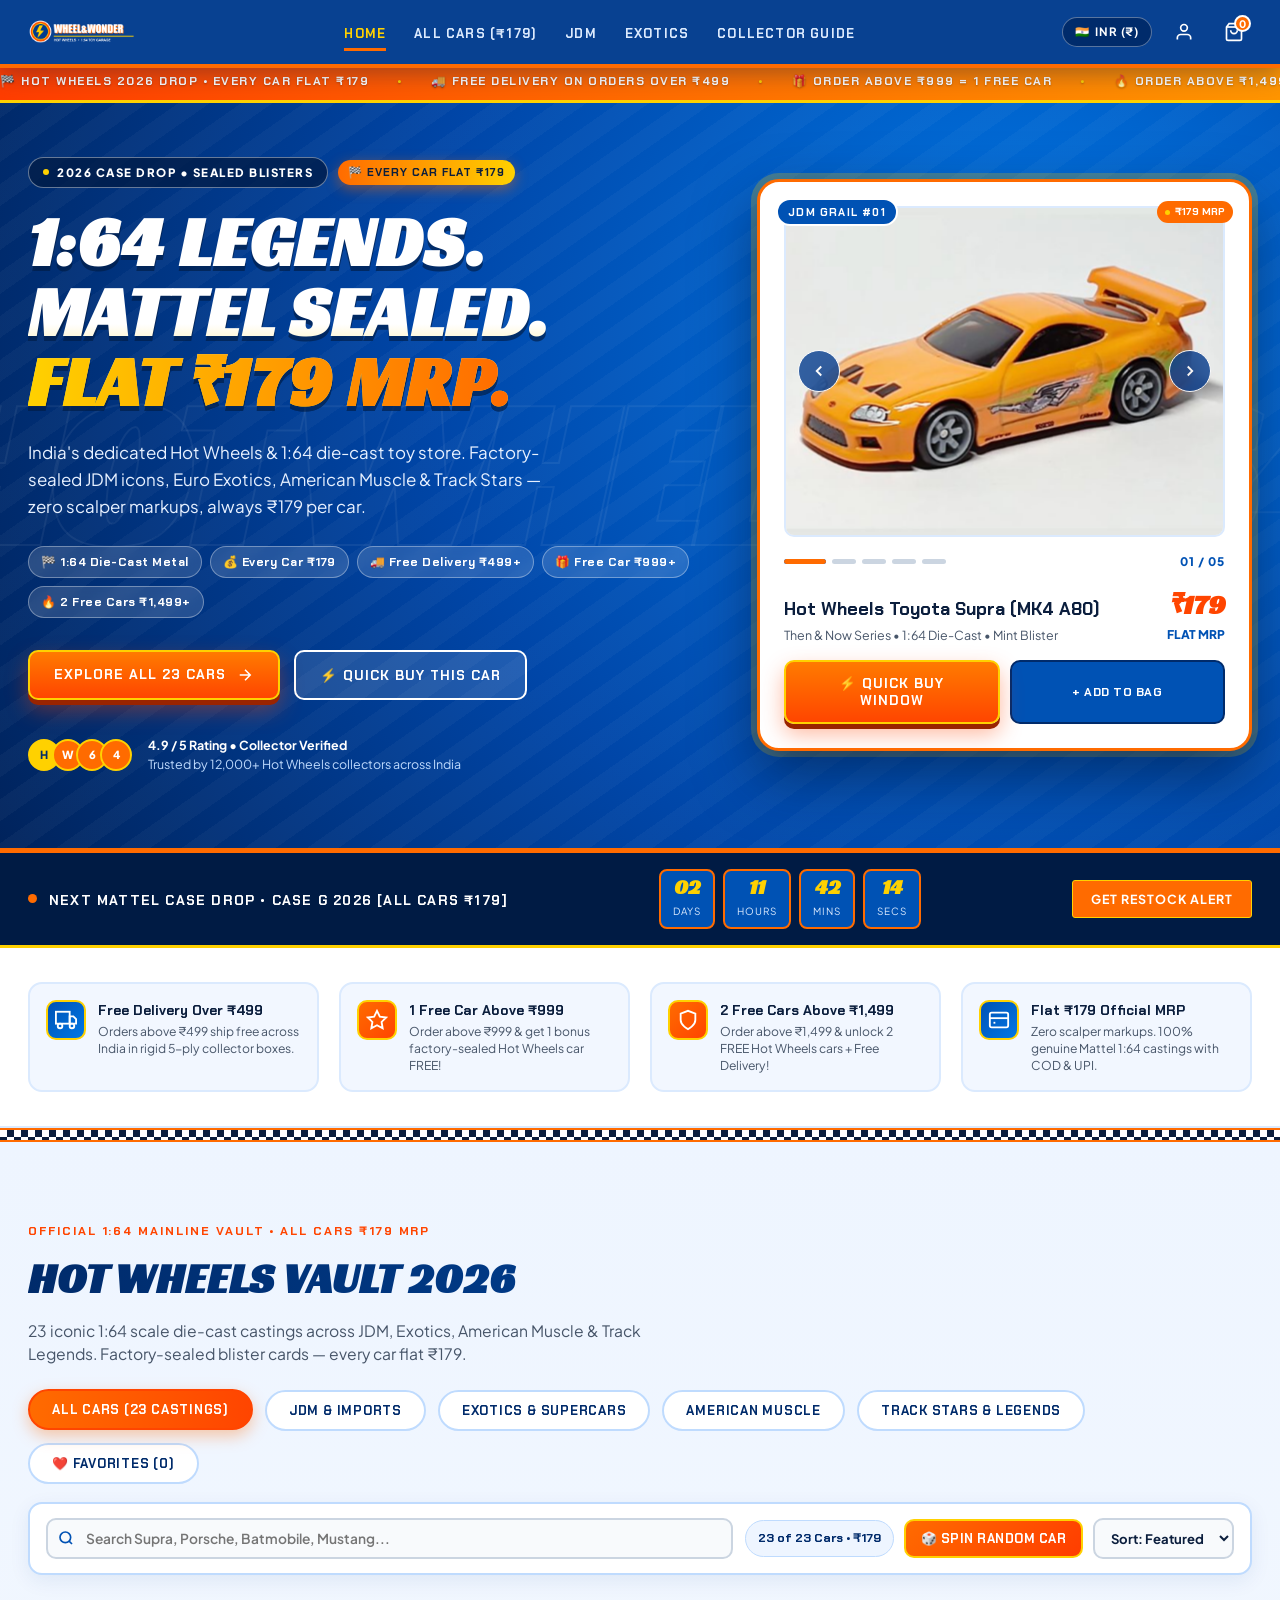
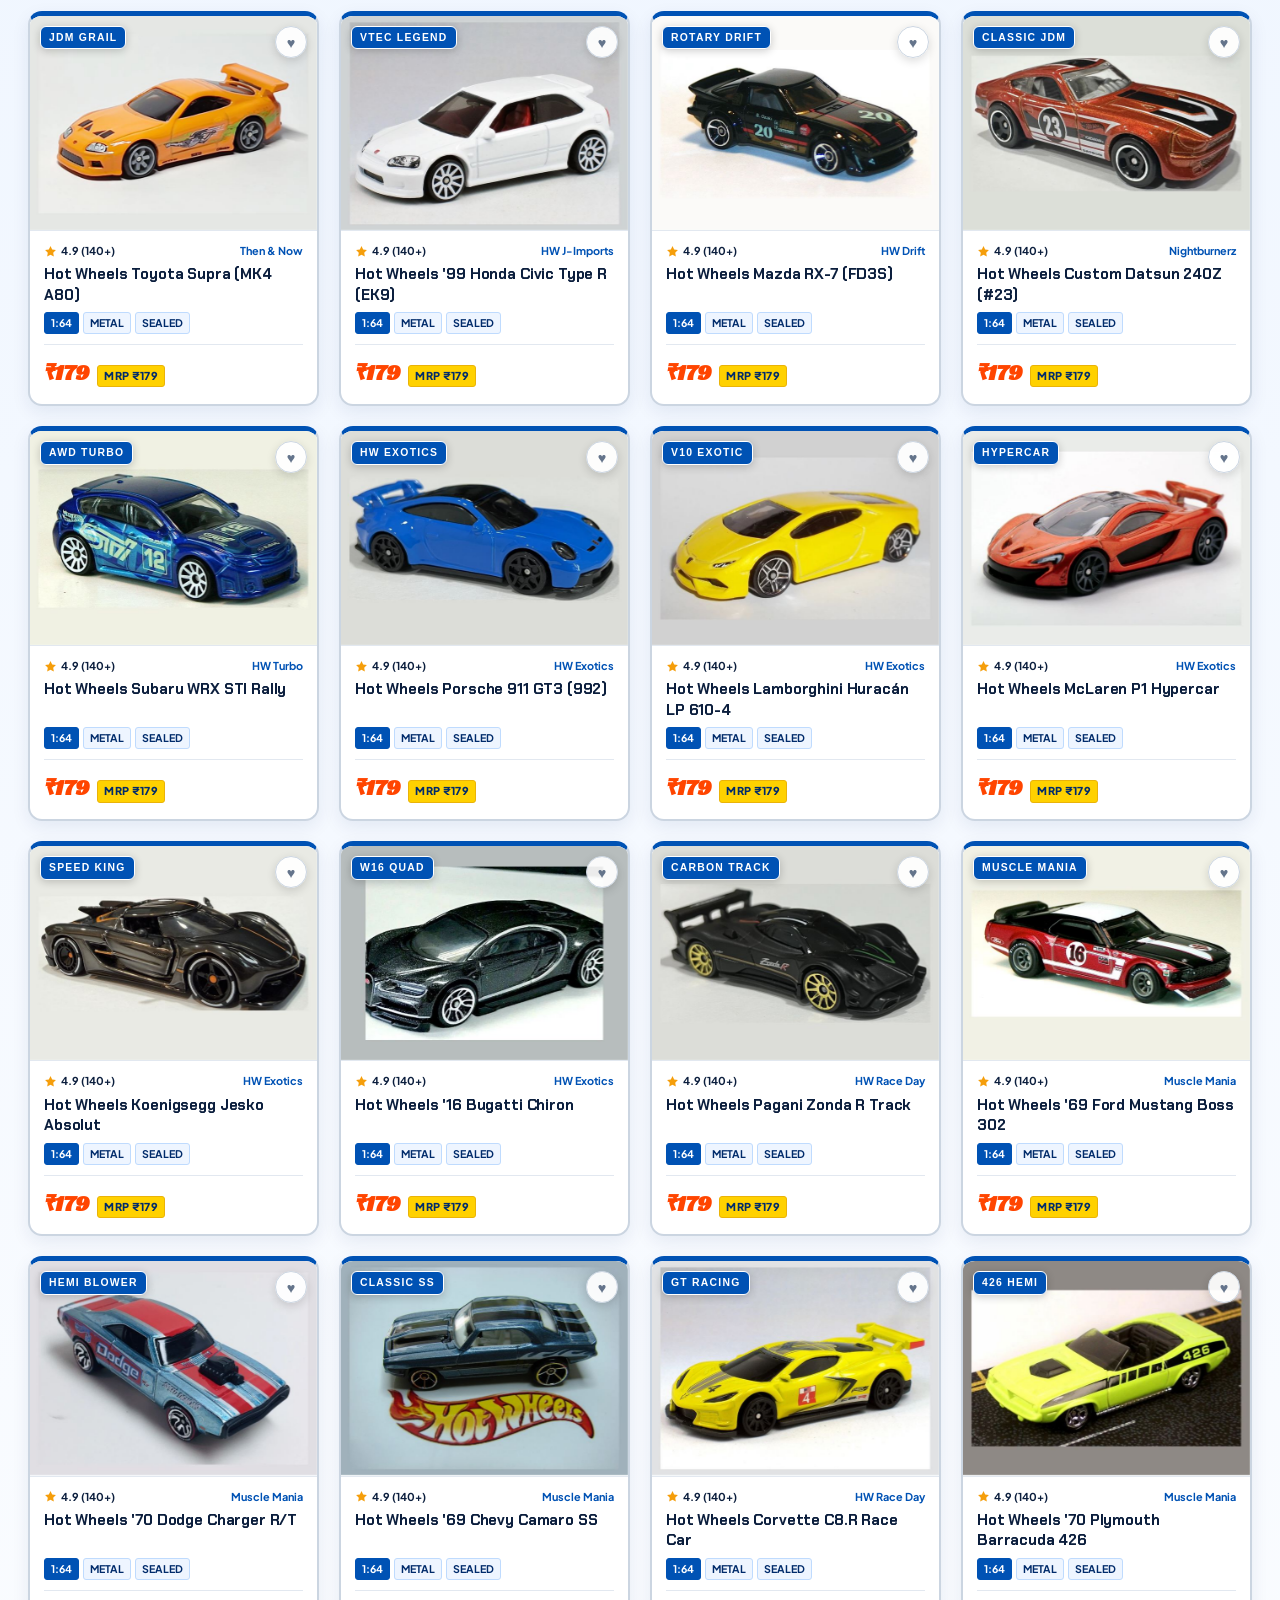
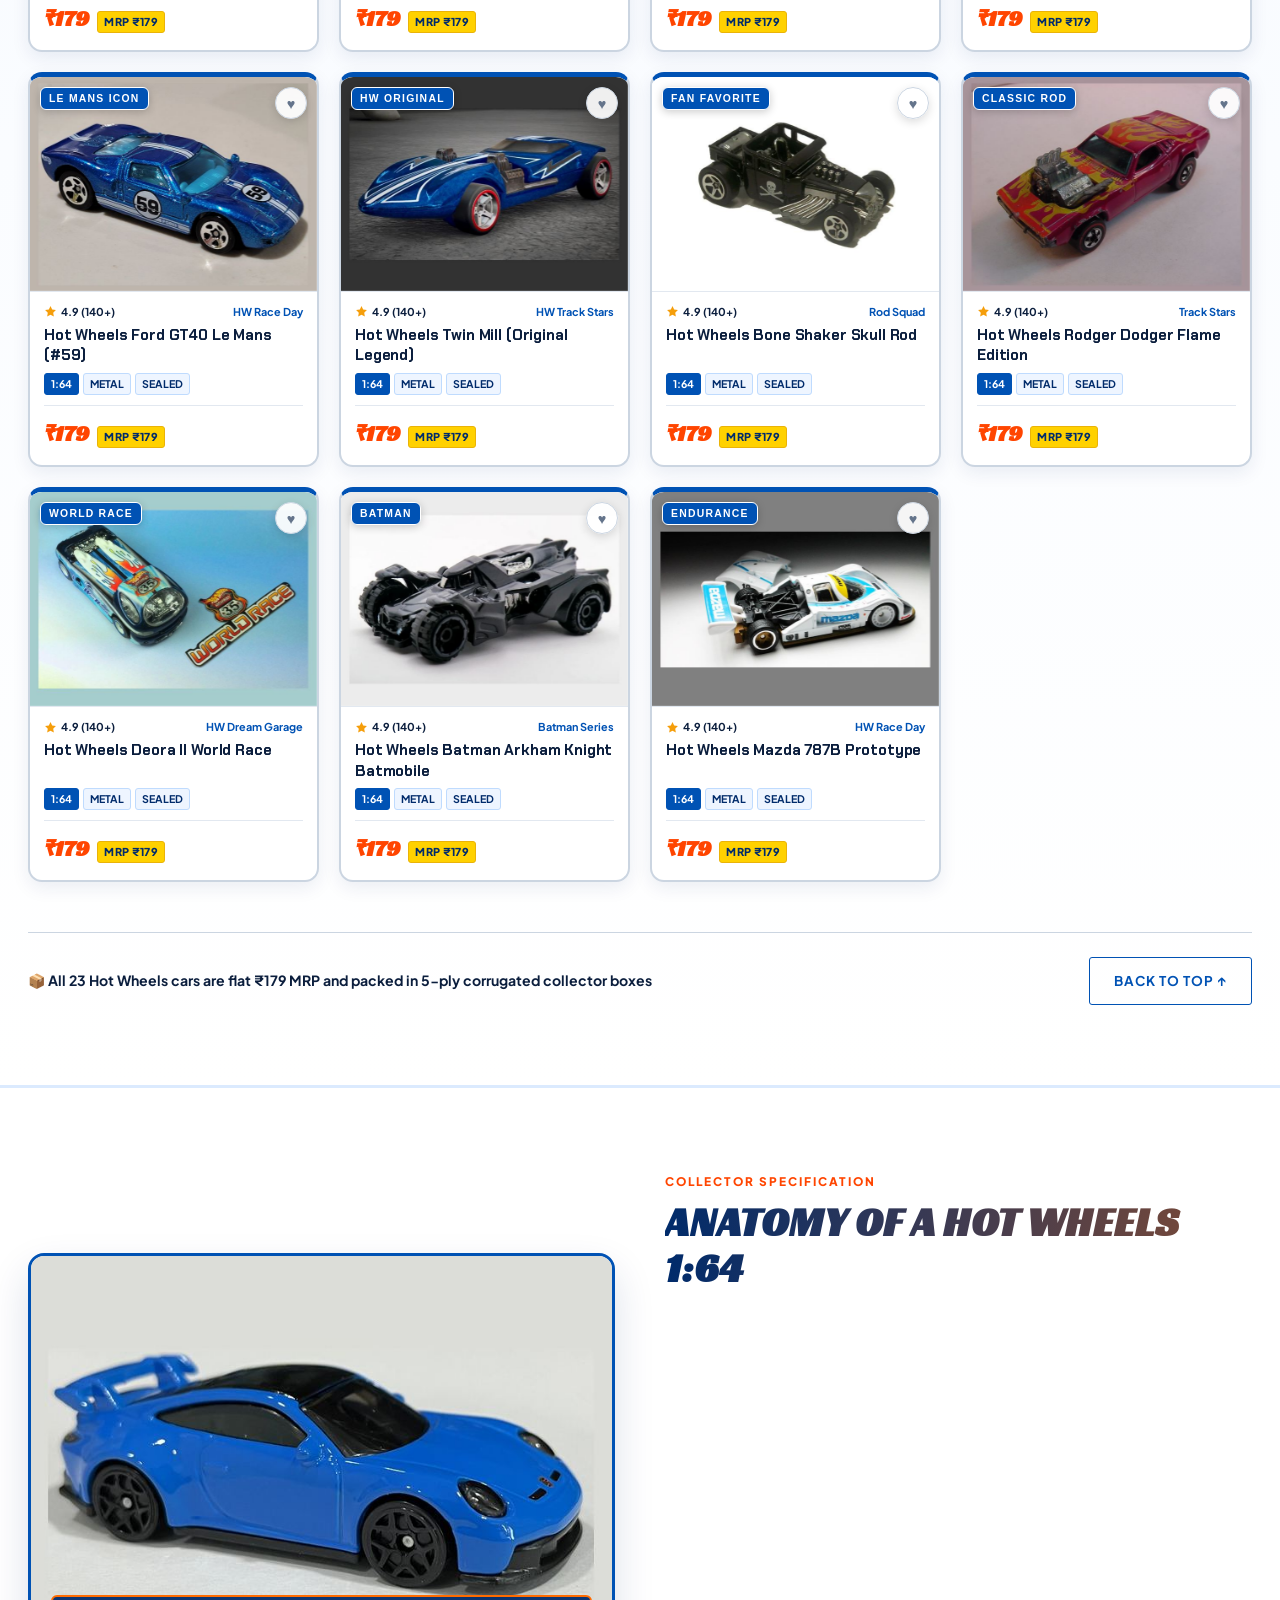
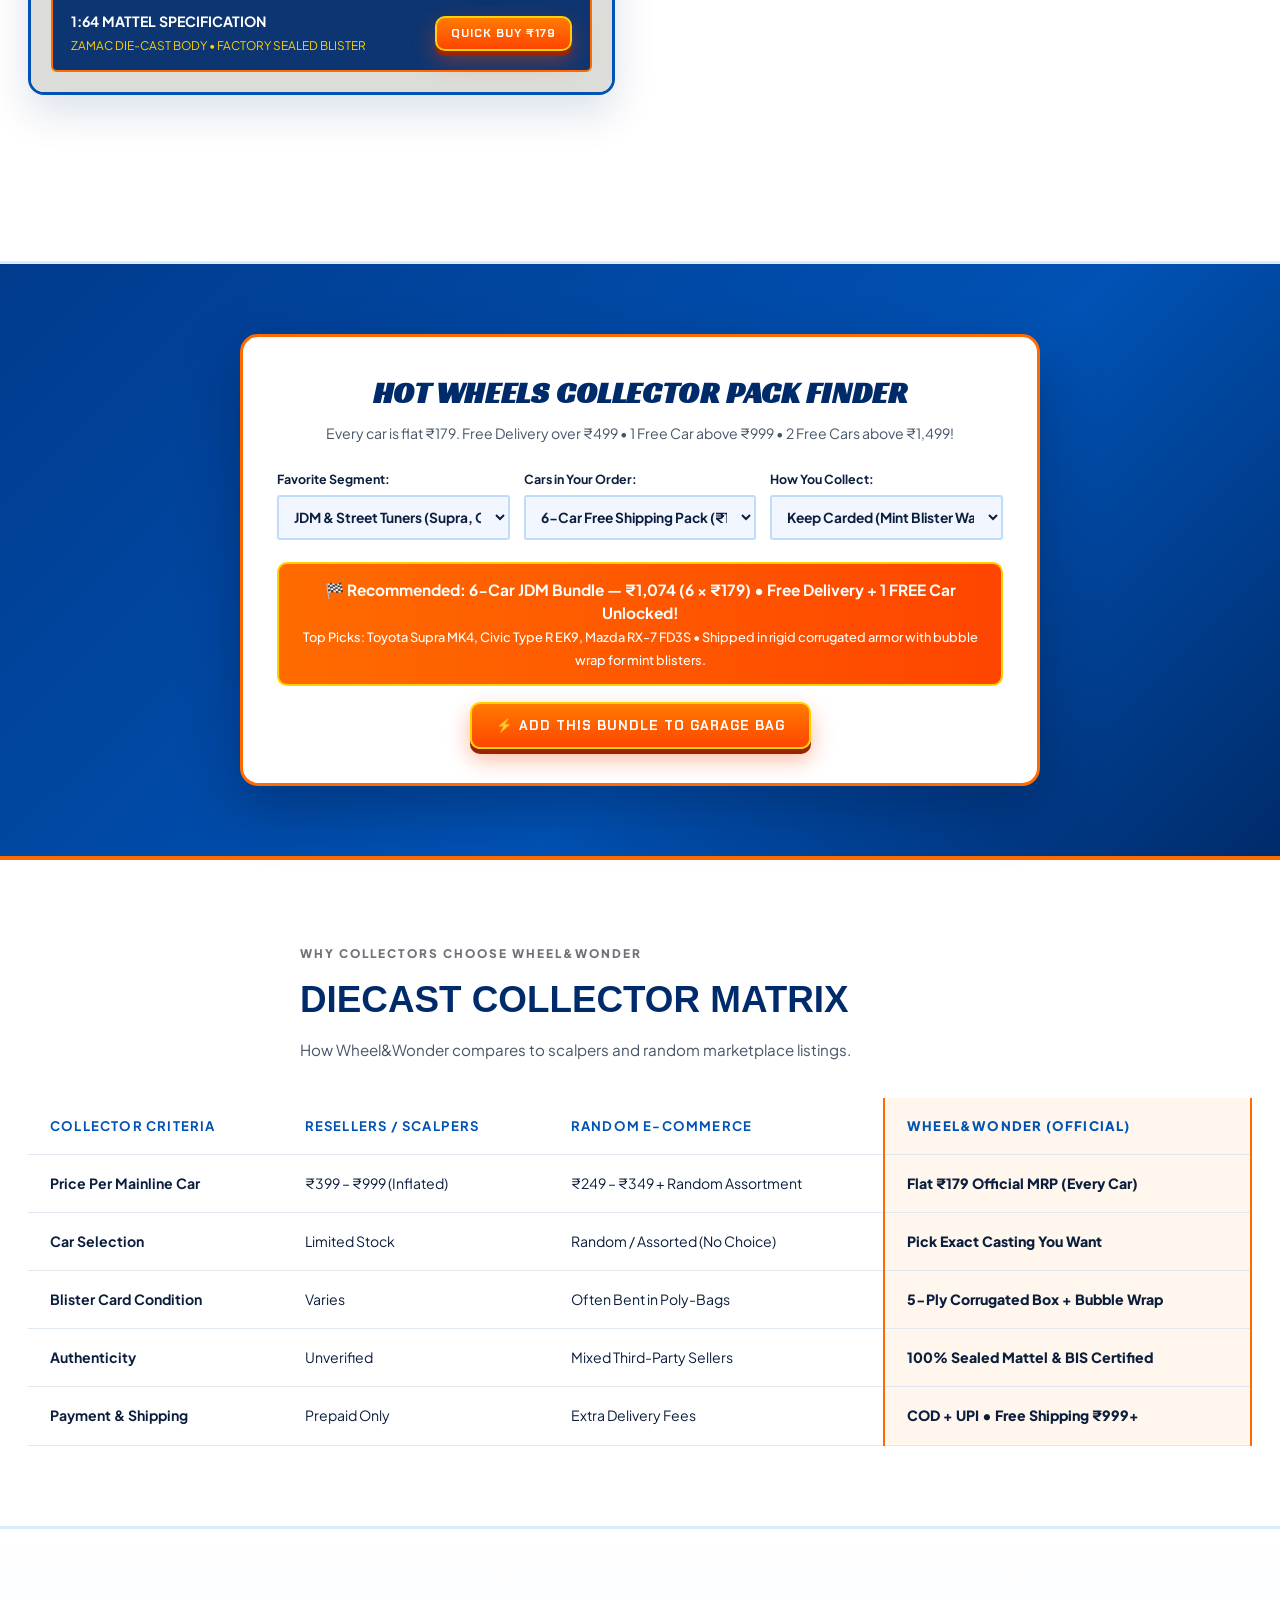
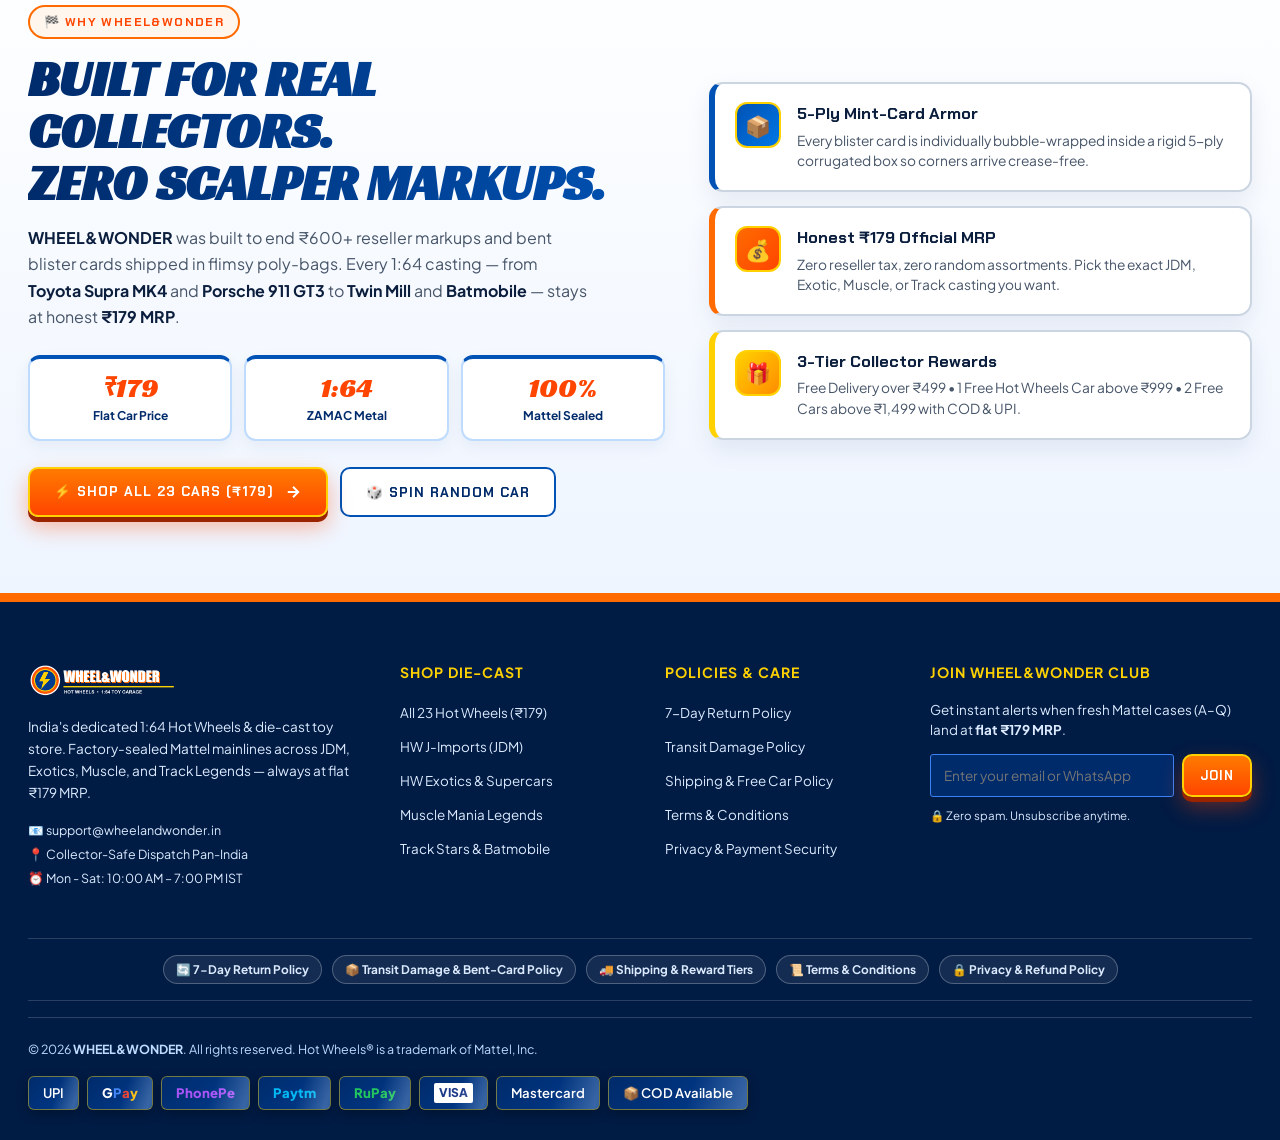
==== commit afd7cc41: "Fix mobile card quick action buttons below car image" ====
--- a/index.html
+++ b/index.html
@@ -20,8 +20,16 @@
   <link rel="stylesheet" href="./assets/base.css">
   <style id="vimi-critical-pc-and-mobile-overrides">
     .product-card { max-width: 100% !important; }
-    .product-card__media-wrapper {
-      aspect-ratio: 4 / 3 !important;
+    @media (min-width: 769px) {
+      .product-card__media-wrapper {
+        aspect-ratio: 4 / 3 !important;
+      }
+    }
+    @media (max-width: 768px) {
+      .product-card__meta {
+        font-size: 0.6rem !important;
+        white-space: nowrap !important;
+      }
     }
     .product-card__image {
       aspect-ratio: 4 / 3 !important;
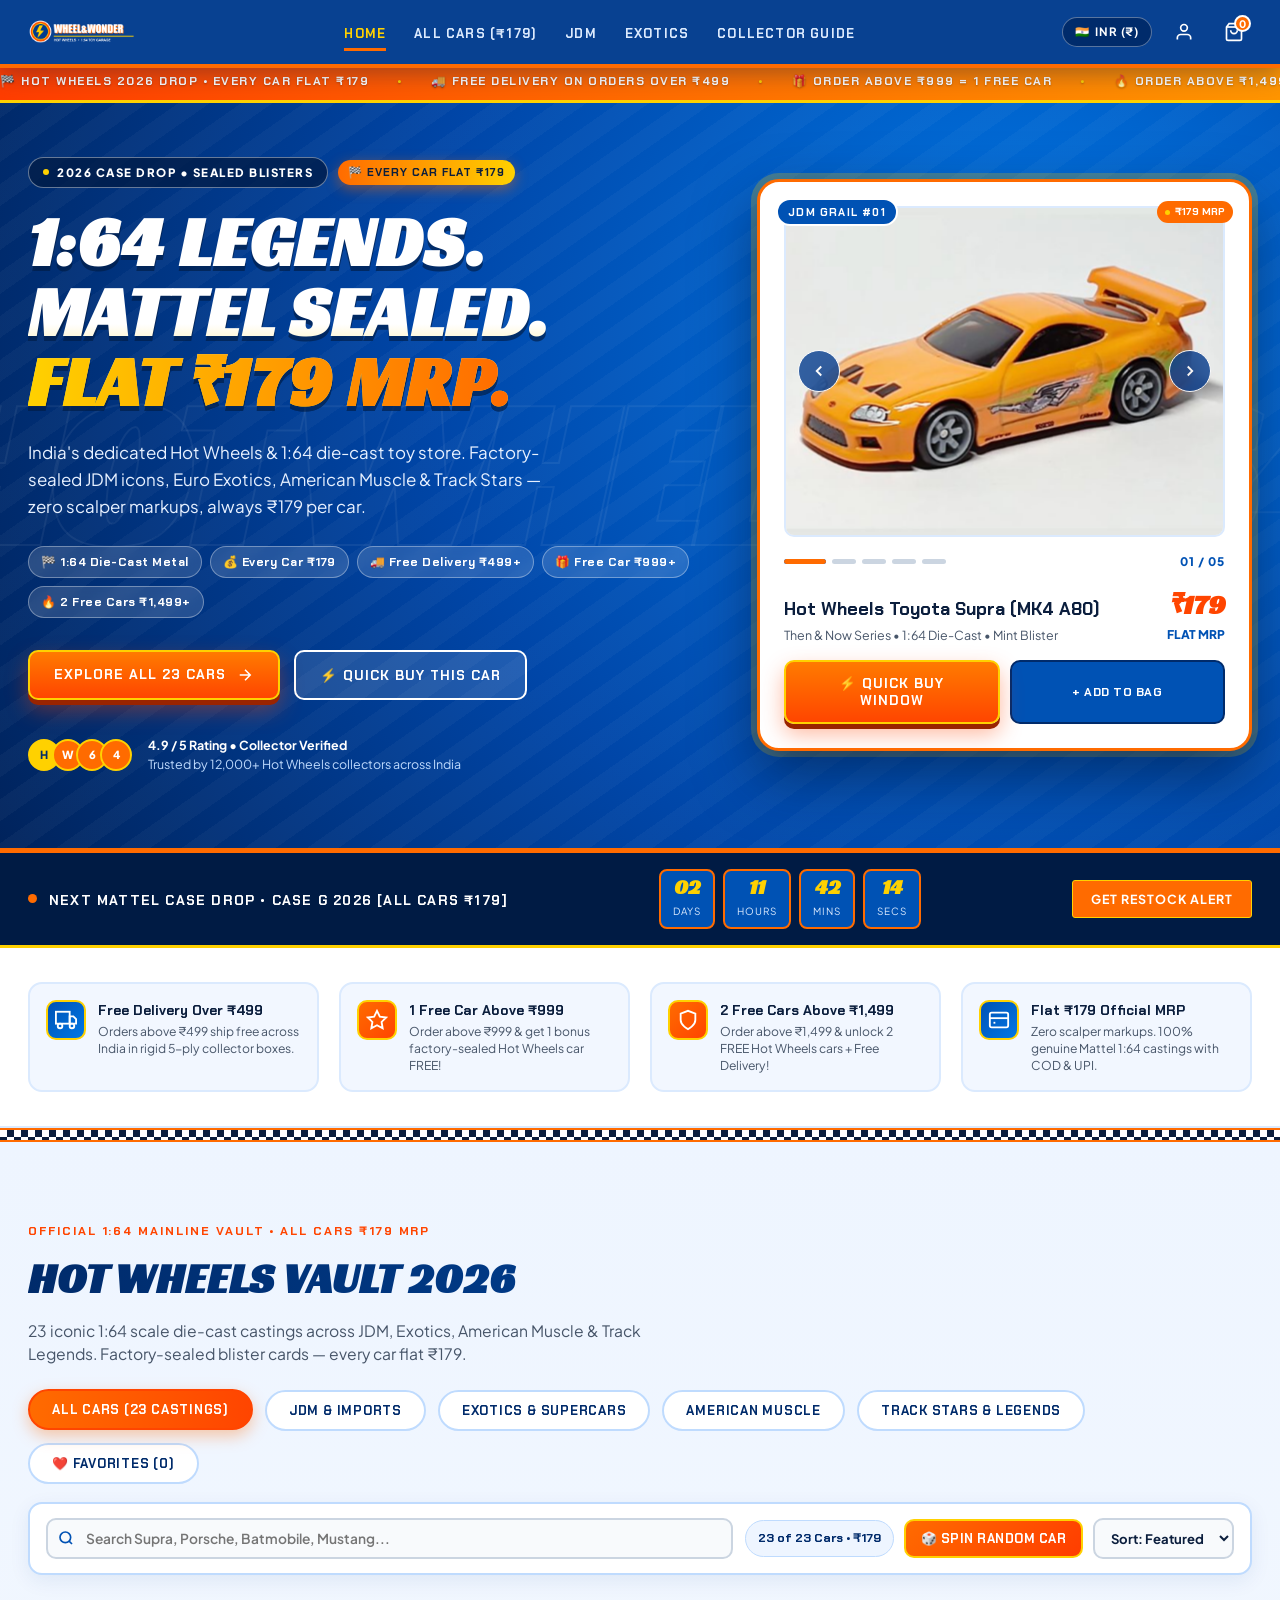
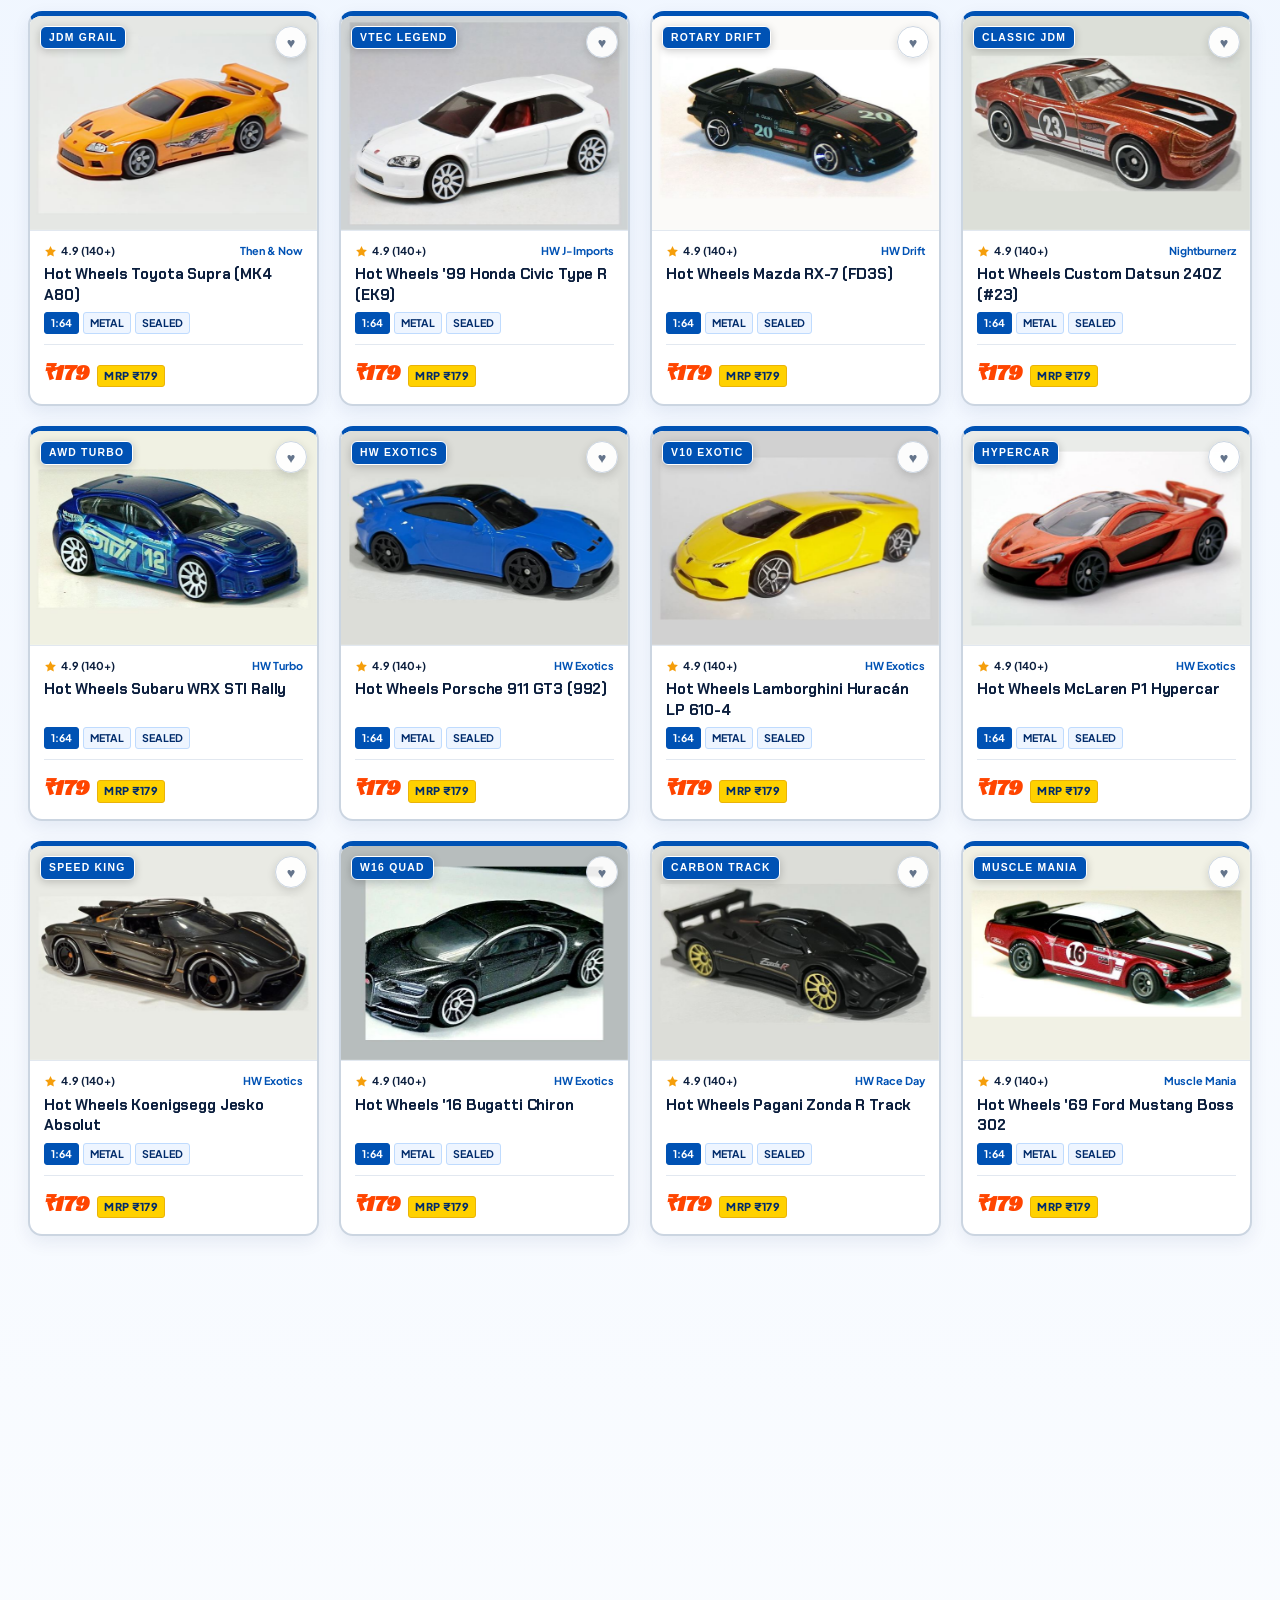
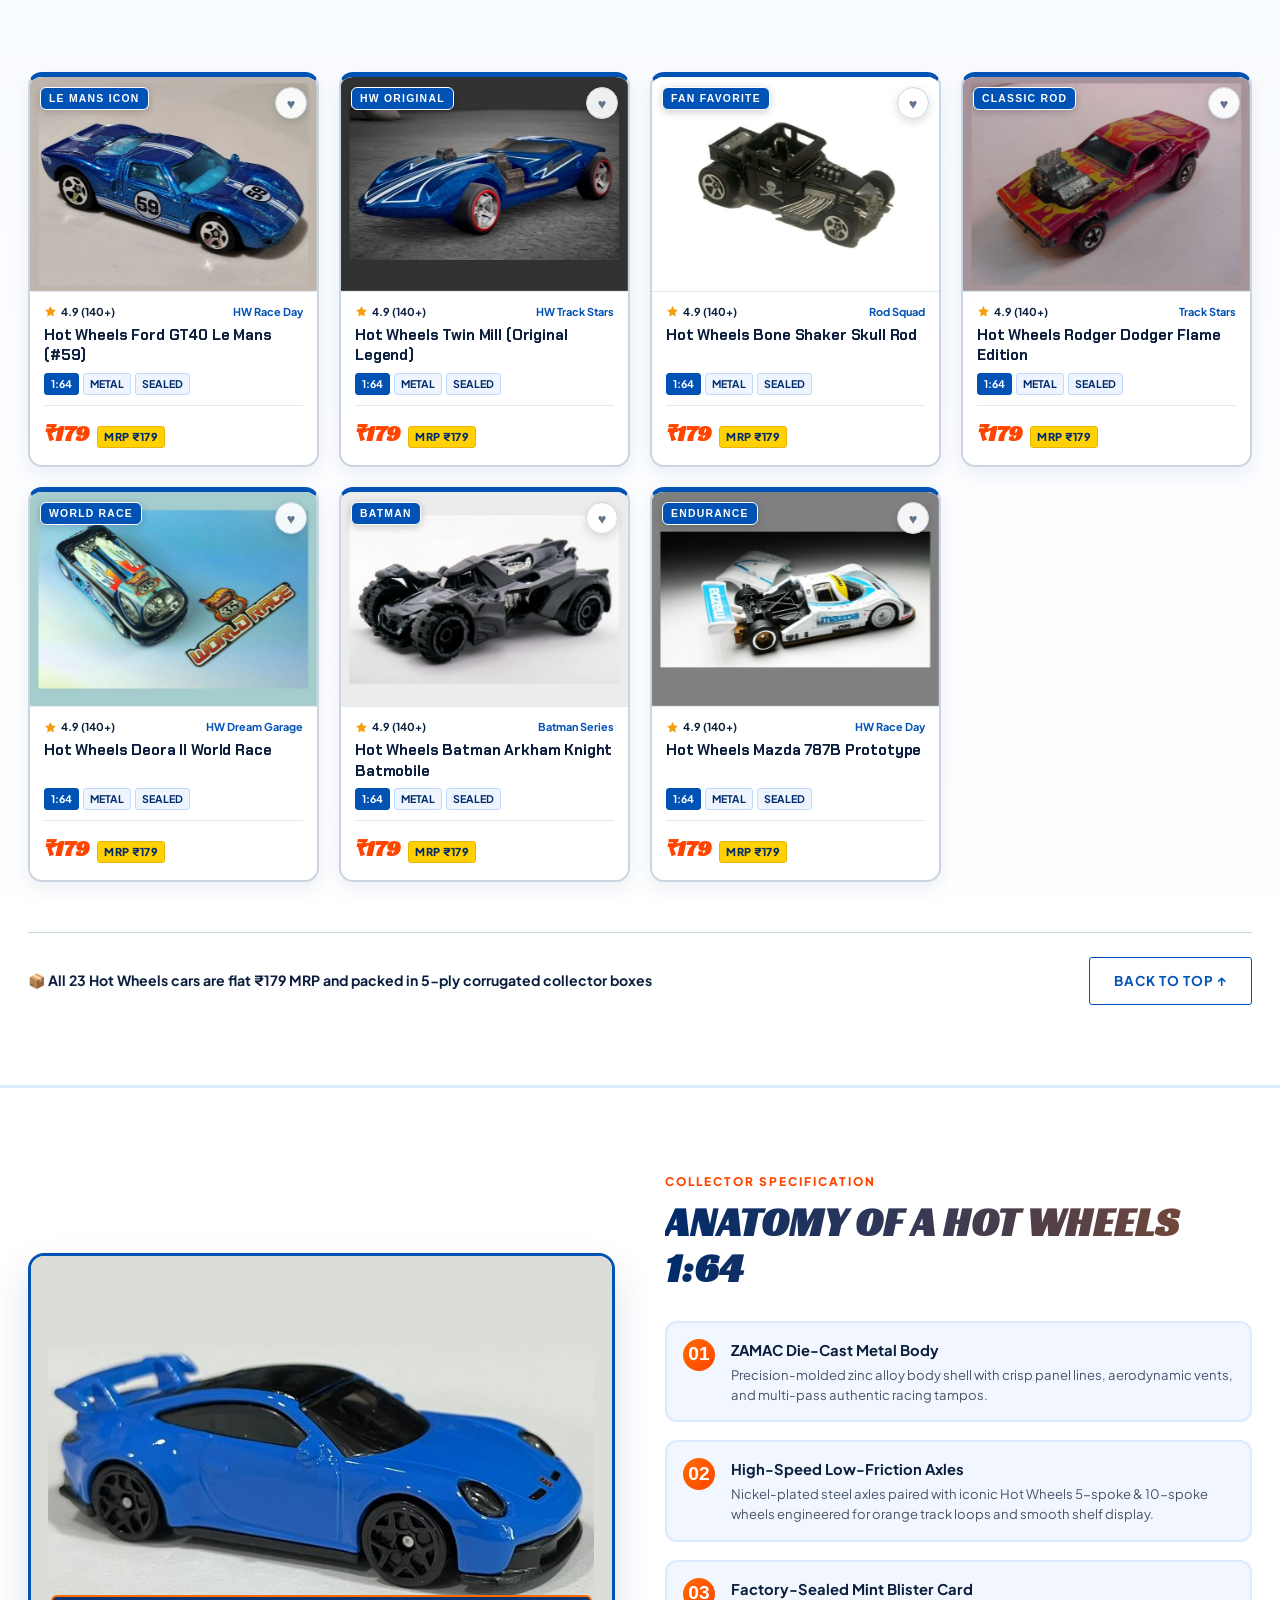
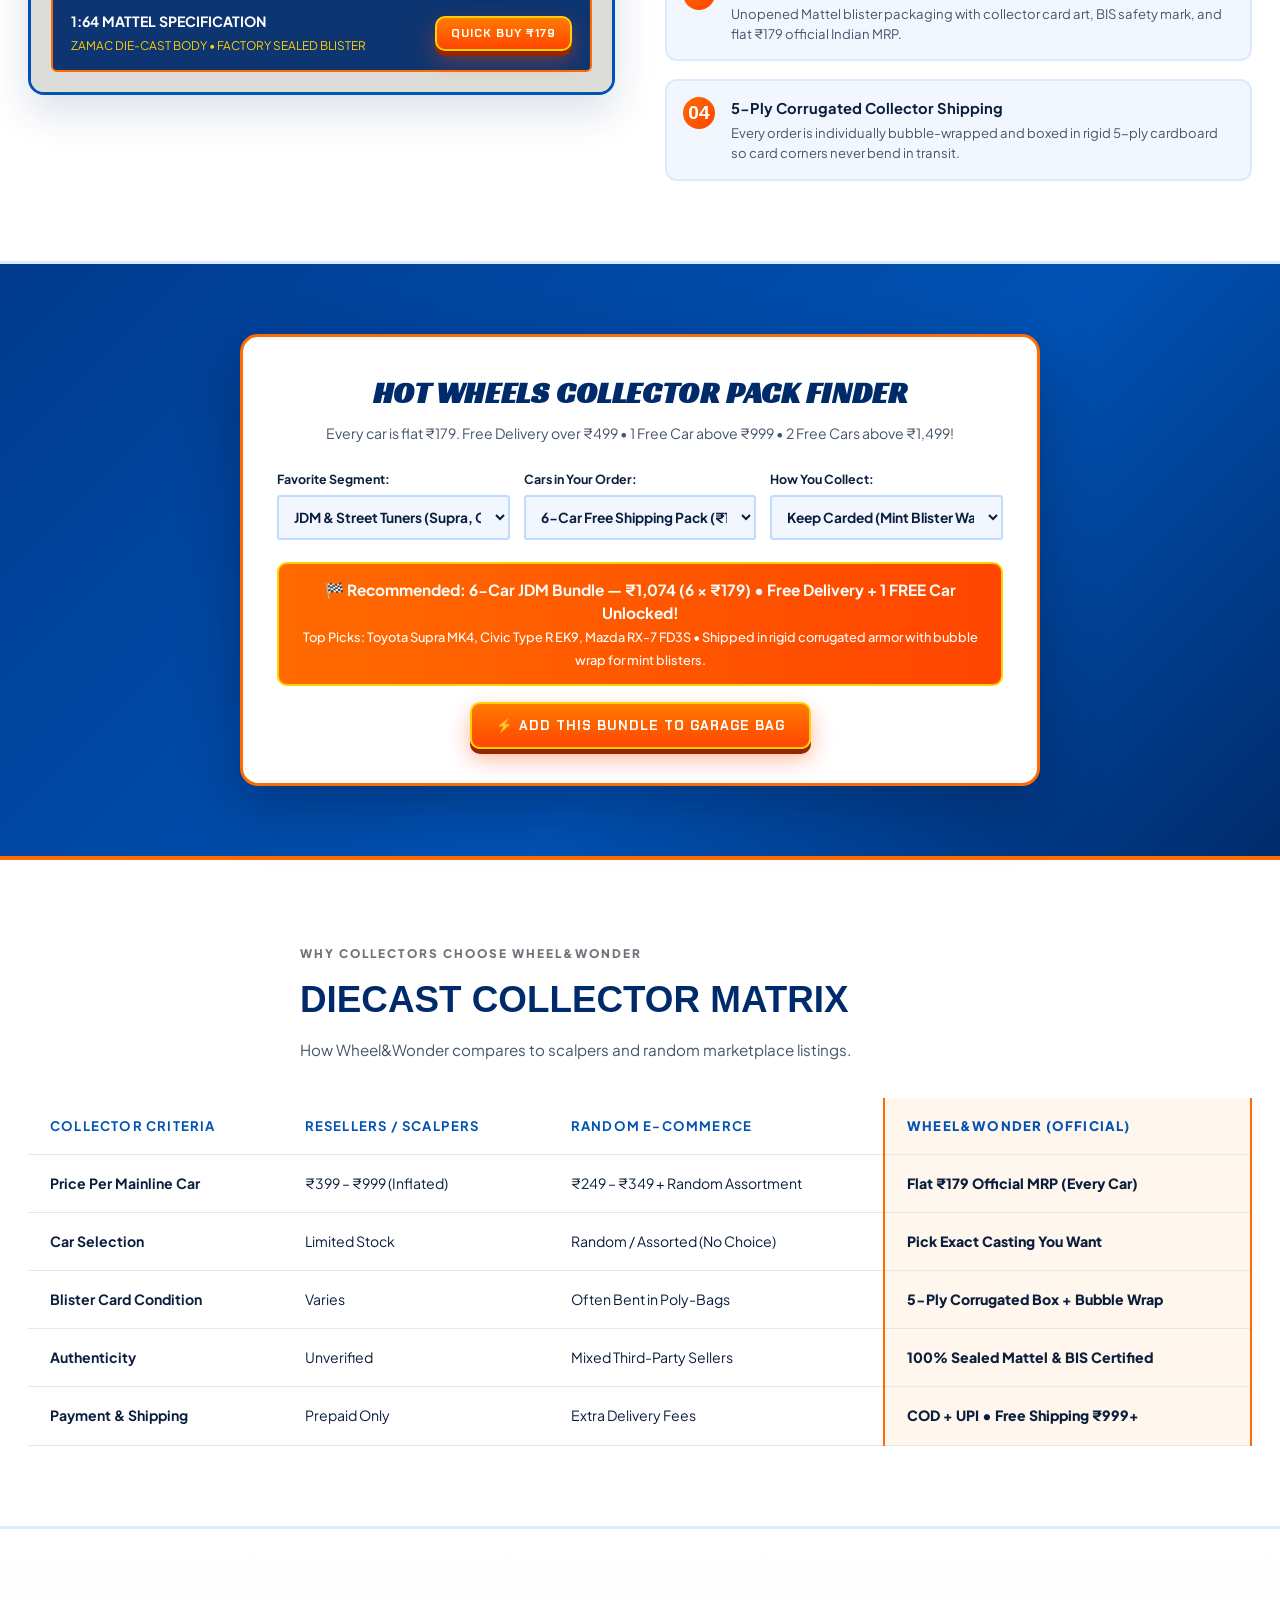
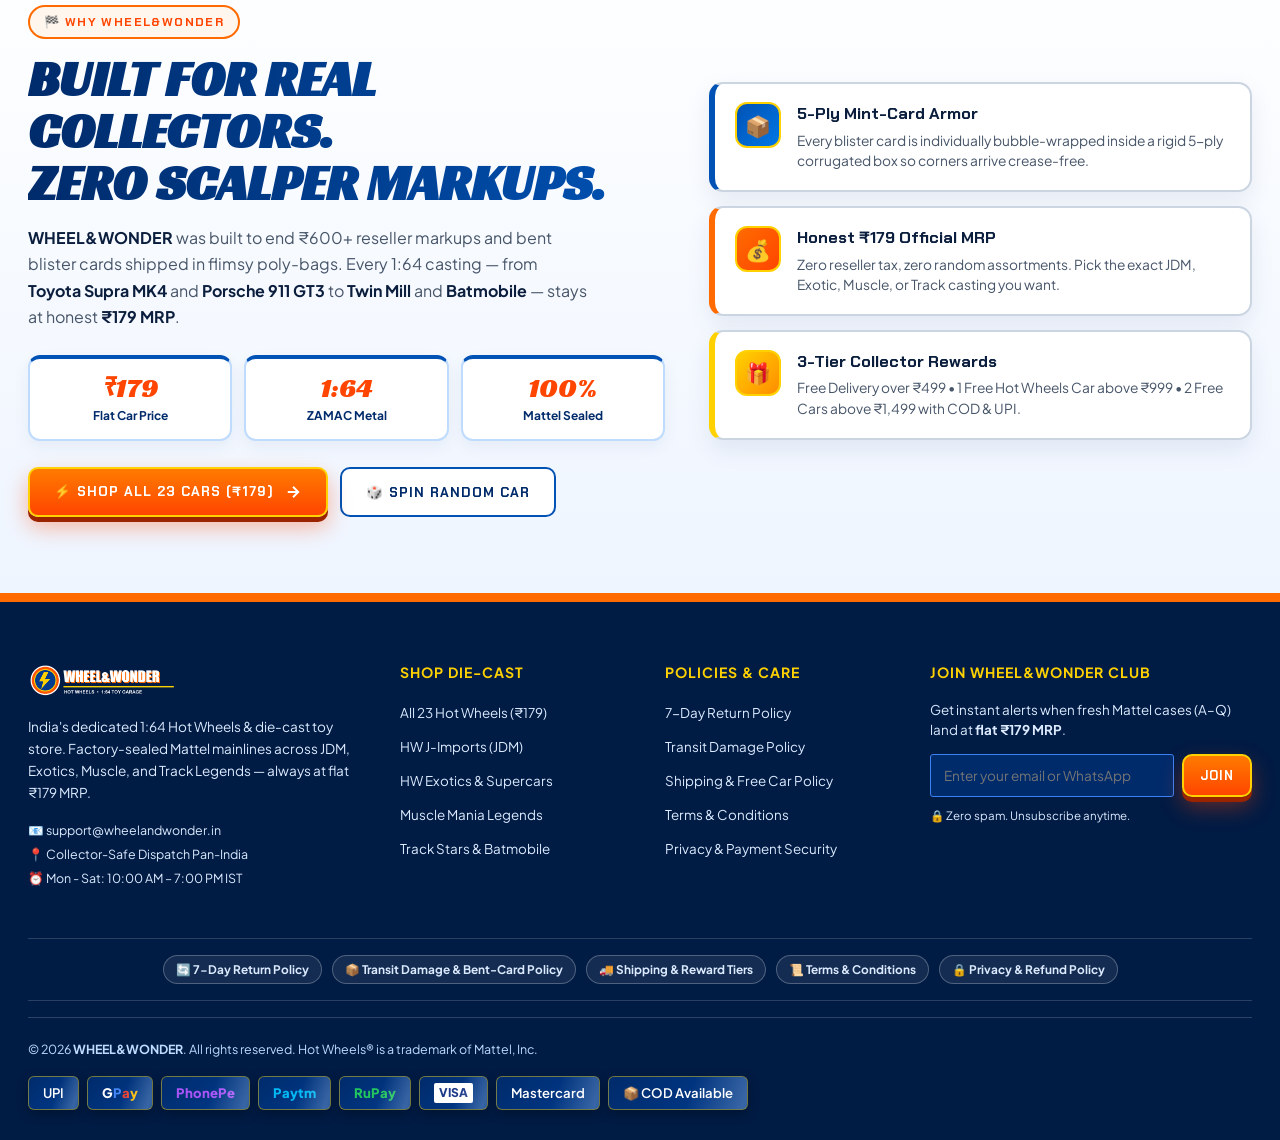
==== commit d8ebde1b: "Remove sticky bottom bar on mobile and move hero actions inline" ====
--- a/index.html
+++ b/index.html
@@ -360,14 +360,13 @@
           </div>
           <div class="m-price" id="mPrice">₹179</div>
         </div>
+        <div class="m-card-inline-actions">
+          <button type="button" class="m-btn btn-quick-add" id="MobileHeroAddBag" data-product-title="Hot Wheels Toyota Supra (MK4 A80)" data-product-price="179" data-product-image="hw-car-02.jpg">+ Add (₹179)</button>
+          <button type="button" class="m-btn primary open-buying-window" id="MobileHeroQuickBuy" data-product-title="Hot Wheels Toyota Supra (MK4 A80)" data-product-price="179" data-product-compare="179" data-product-badge="JDM GRAIL" data-product-image="hw-car-02.jpg">⚡ Quick Buy</button>
+        </div>
       </div>
 
       <div class="m-rating"><span>★★★★★</span><span><b>4.9/5</b> · 12,000+ collectors across India</span></div>
-
-      <div class="m-cta">
-        <button type="button" class="m-btn btn-quick-add" id="MobileHeroAddBag" data-product-title="Hot Wheels Toyota Supra (MK4 A80)" data-product-price="179" data-product-image="hw-car-02.jpg">+ Add (₹179)</button>
-        <button type="button" class="m-btn primary open-buying-window" id="MobileHeroQuickBuy" data-product-title="Hot Wheels Toyota Supra (MK4 A80)" data-product-price="179" data-product-compare="179" data-product-badge="JDM GRAIL" data-product-image="hw-car-02.jpg">⚡ Quick Buy</button>
-      </div>
     </section>
 
     <!-- Countdown Strip -->
--- a/assets/base.css
+++ b/assets/base.css
@@ -5887,13 +5887,29 @@
 
 @media (max-width: 768px) {
   .vimi-toast {
-    bottom: 88px !important;
+    bottom: 24px !important;
     font-size: 0.78rem !important;
     padding: 10px 16px !important;
   }
-  body.vimi-store {
-    padding-bottom: 84px !important;
-  }
+  .vimi-m-hero {
+    padding-bottom: 32px !important;
+  }
+  .m-cta {
+    display: none !important;
+  }
+}
+
+.m-card-inline-actions {
+  display: grid;
+  grid-template-columns: 1fr 1.2fr;
+  gap: 8px;
+  margin-top: 10px;
+}
+
+.m-card-inline-actions .m-btn {
+  height: 44px;
+  font-size: 11px;
+  border-radius: 10px;
 }
 
 /* 3. Store Policies & Trust Modal */
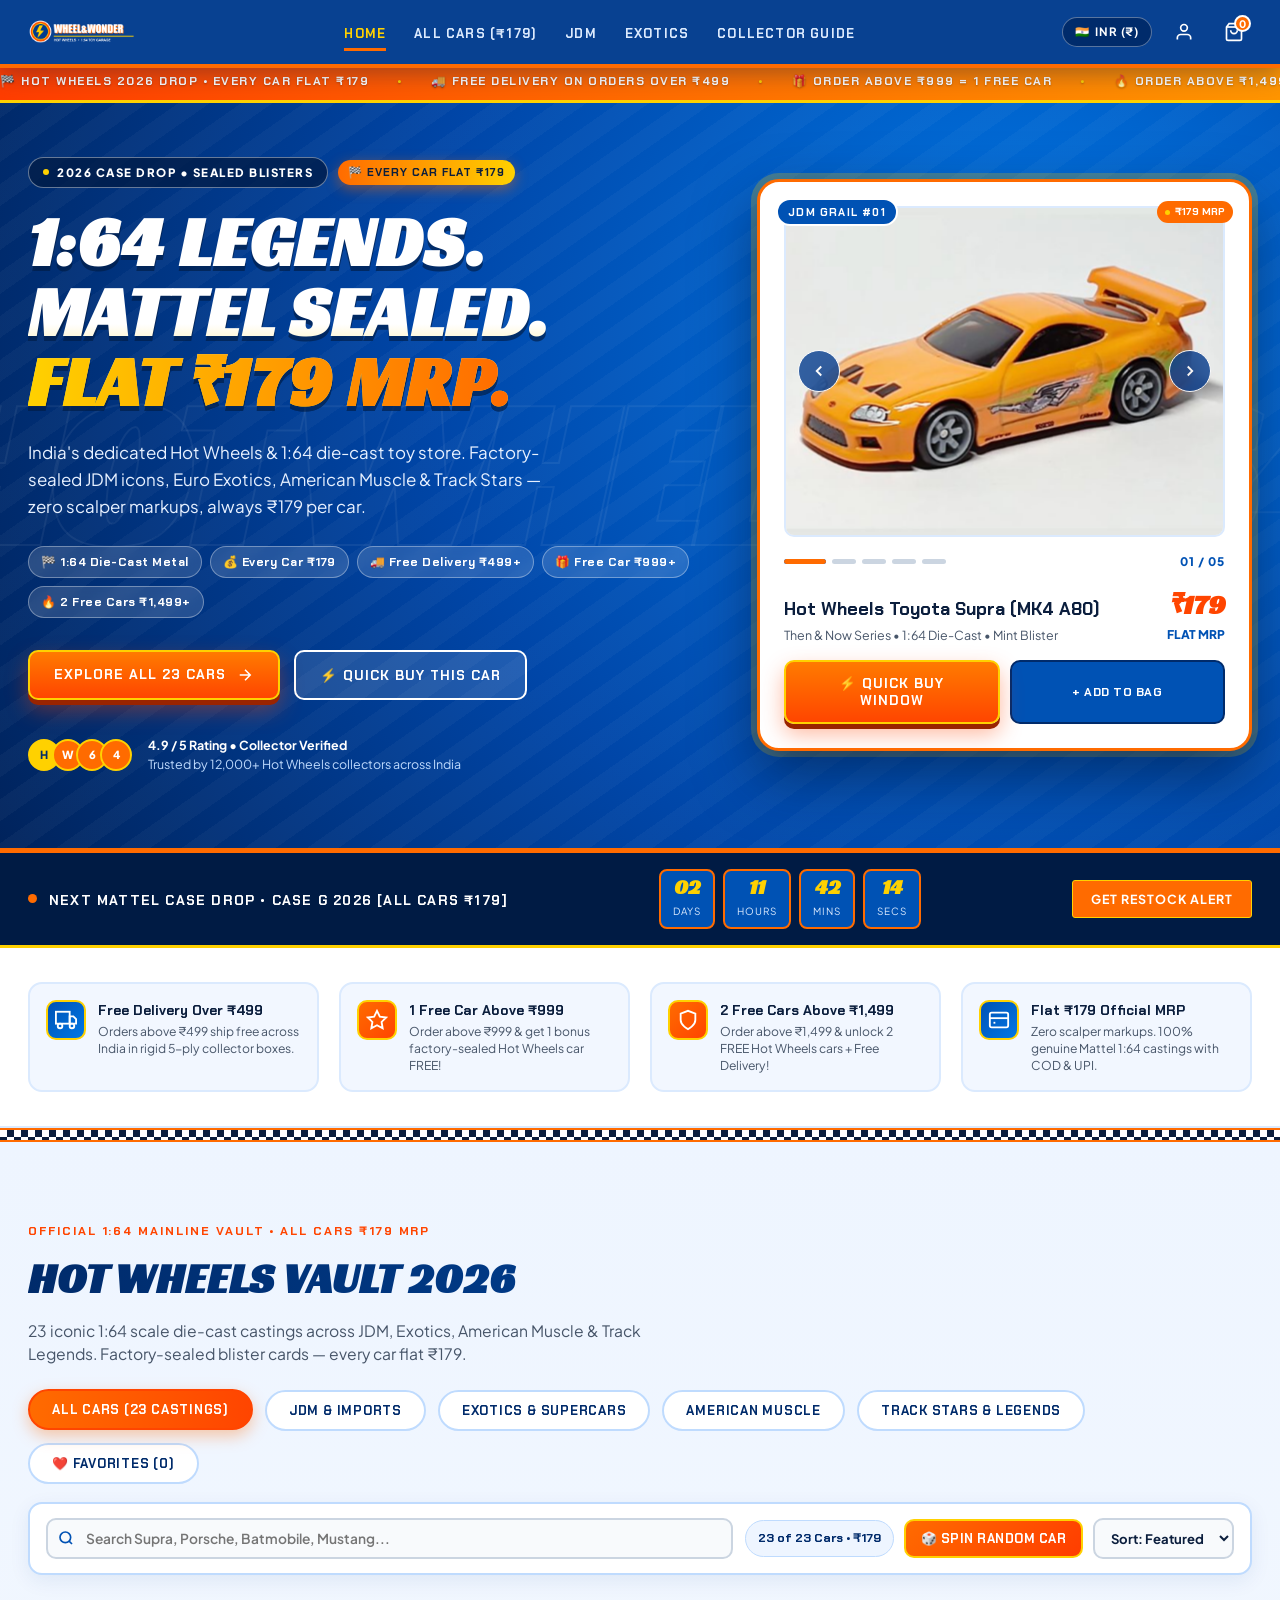
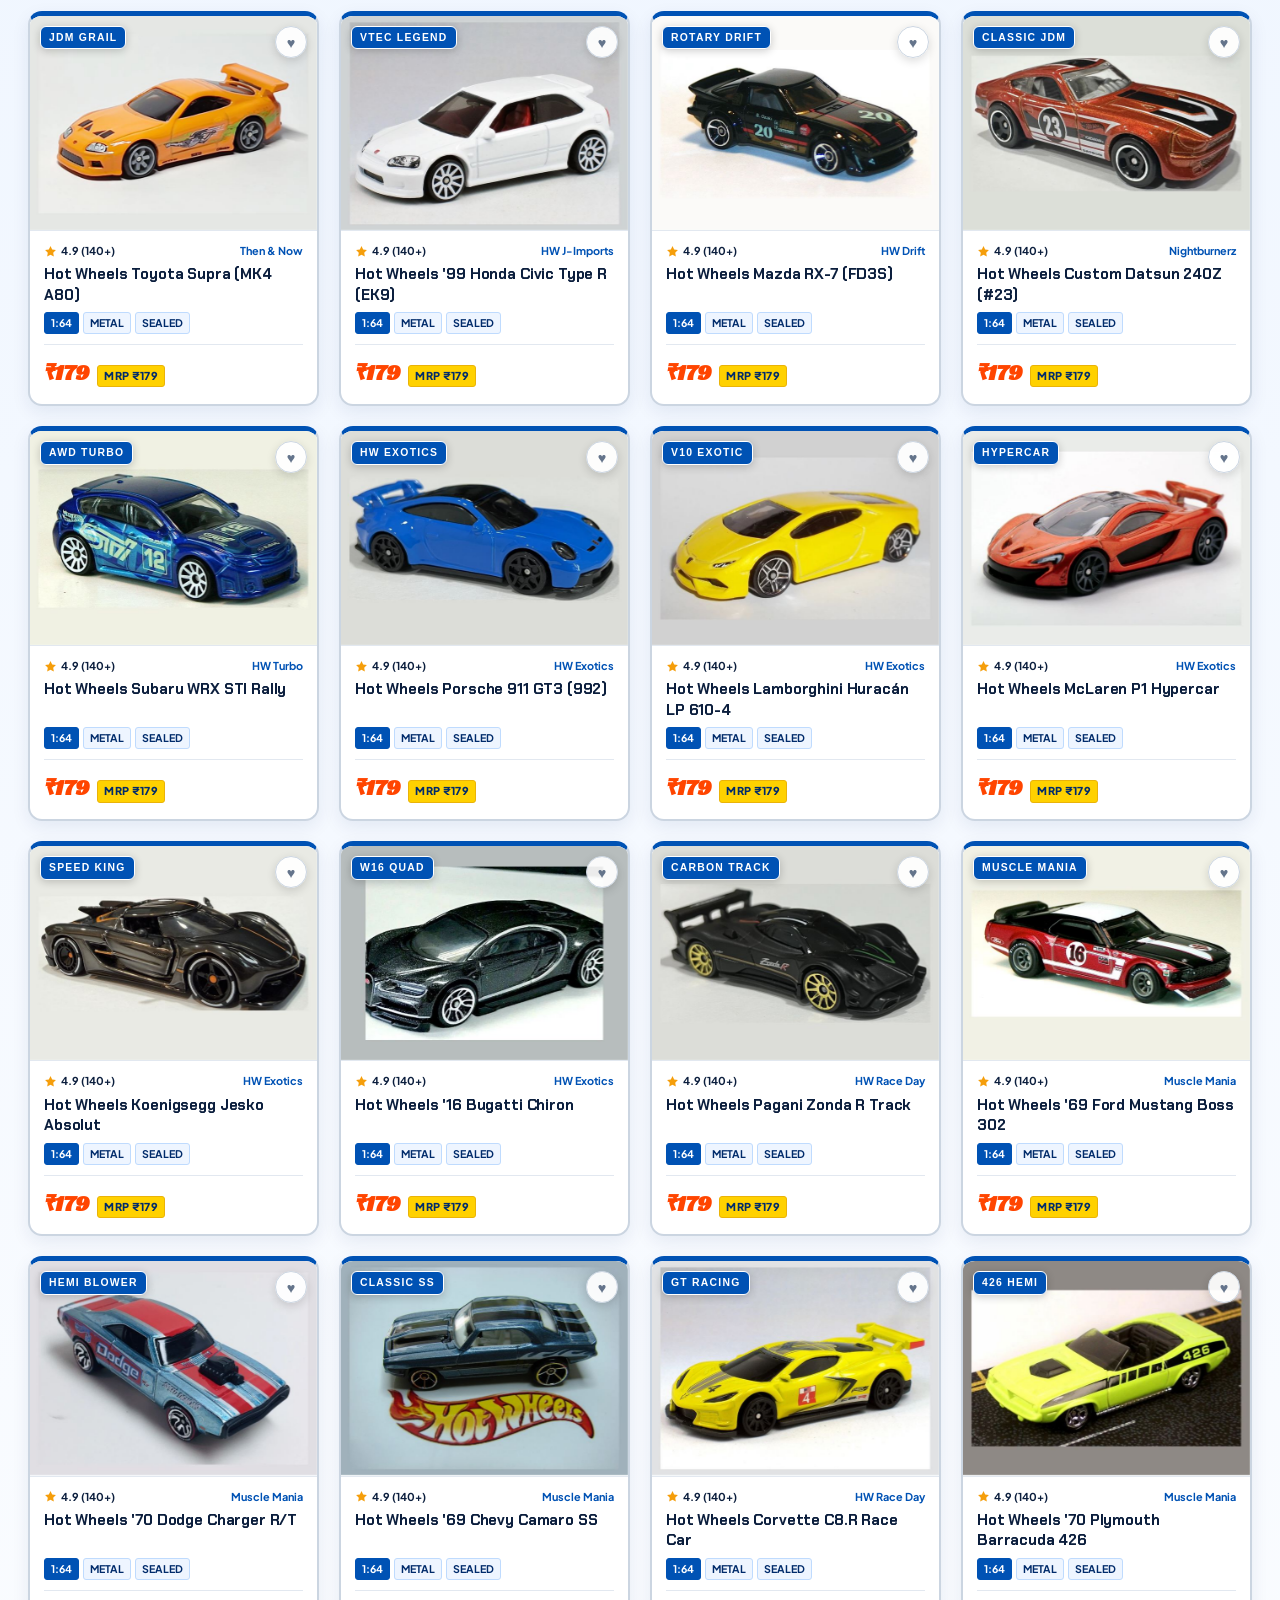
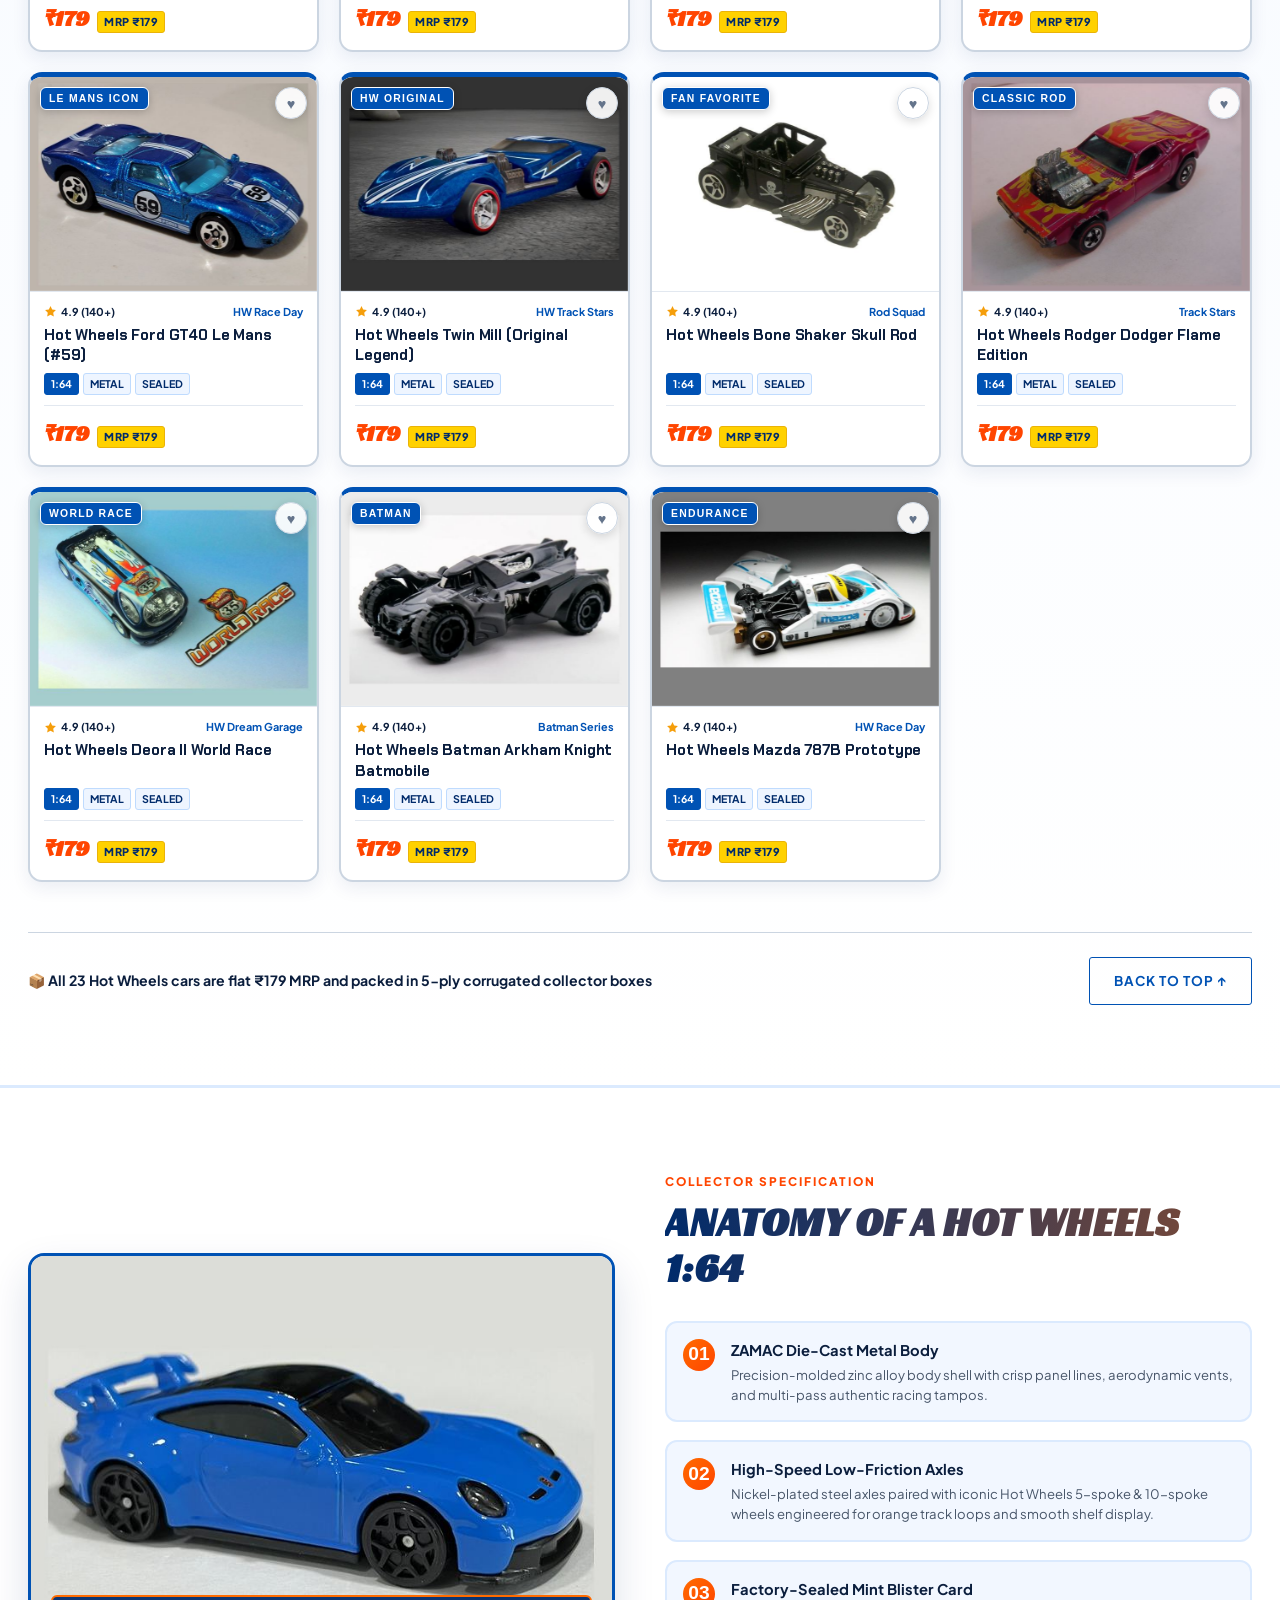
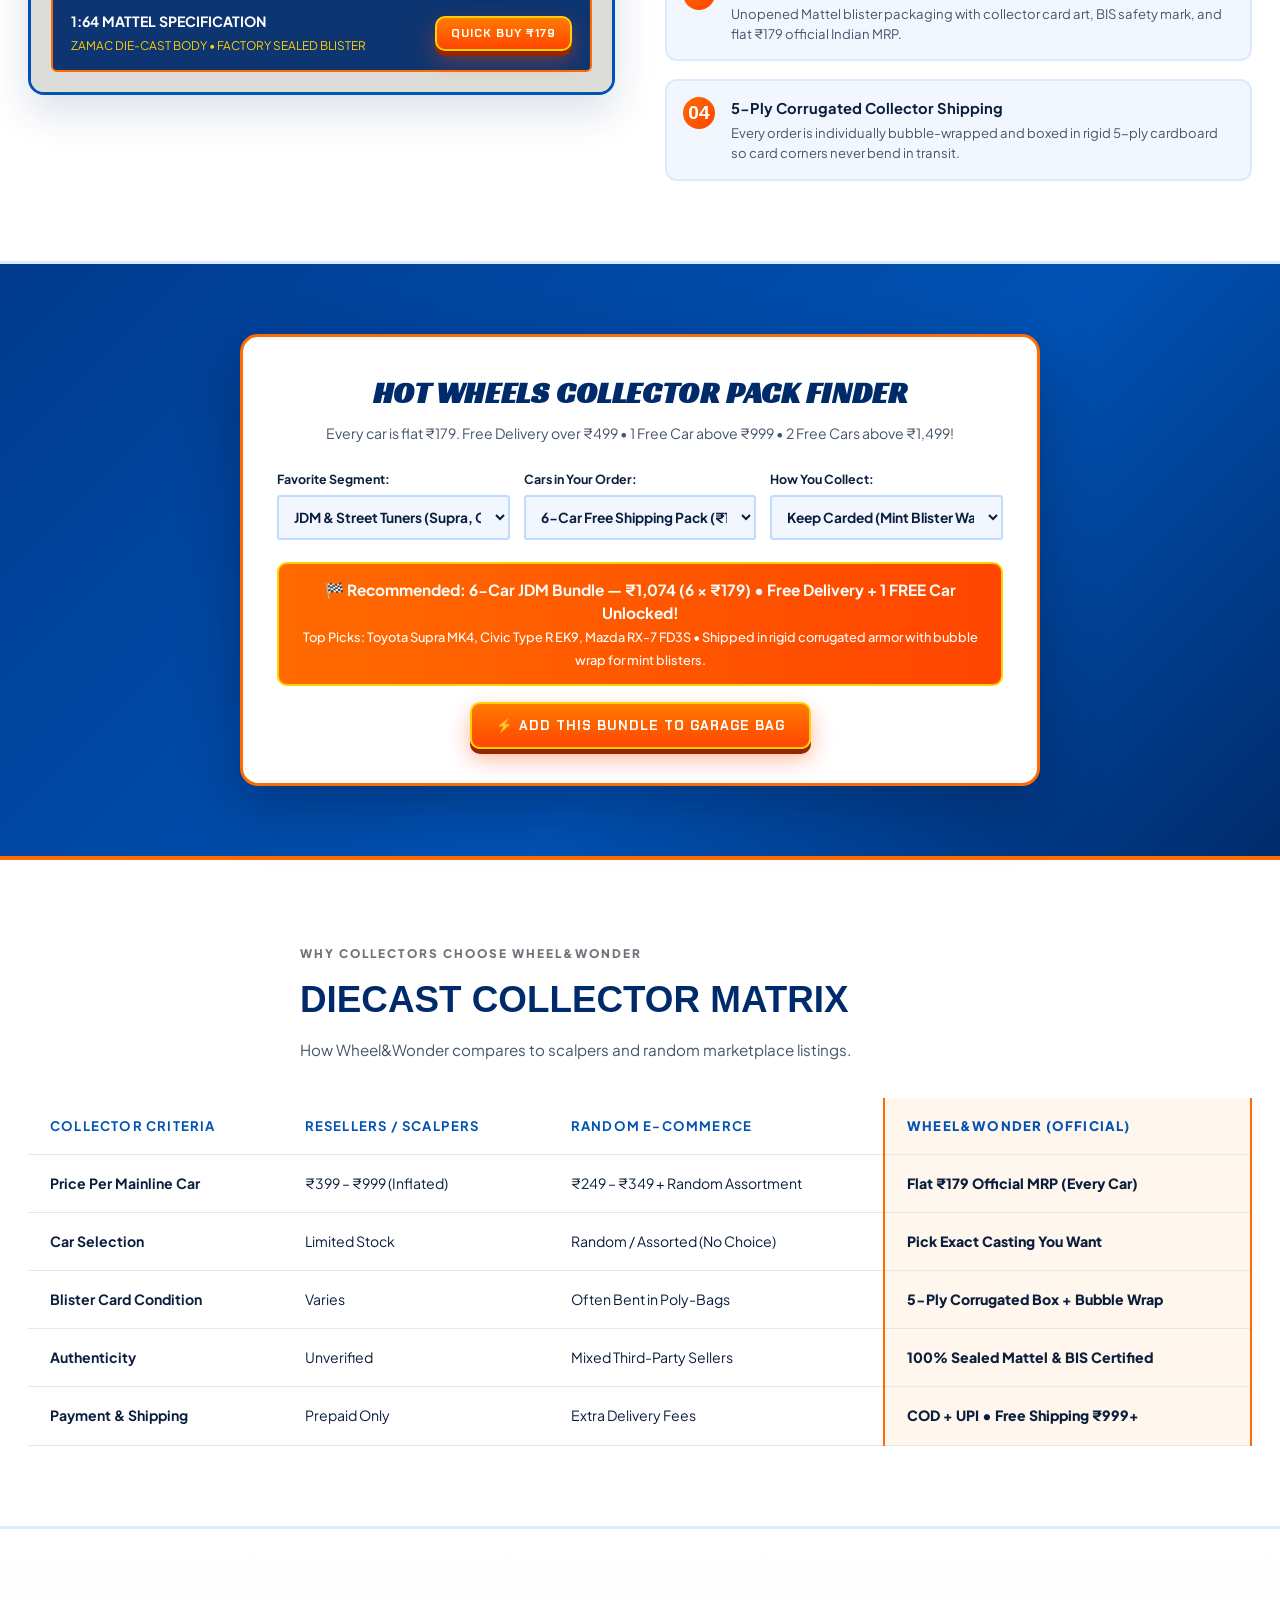
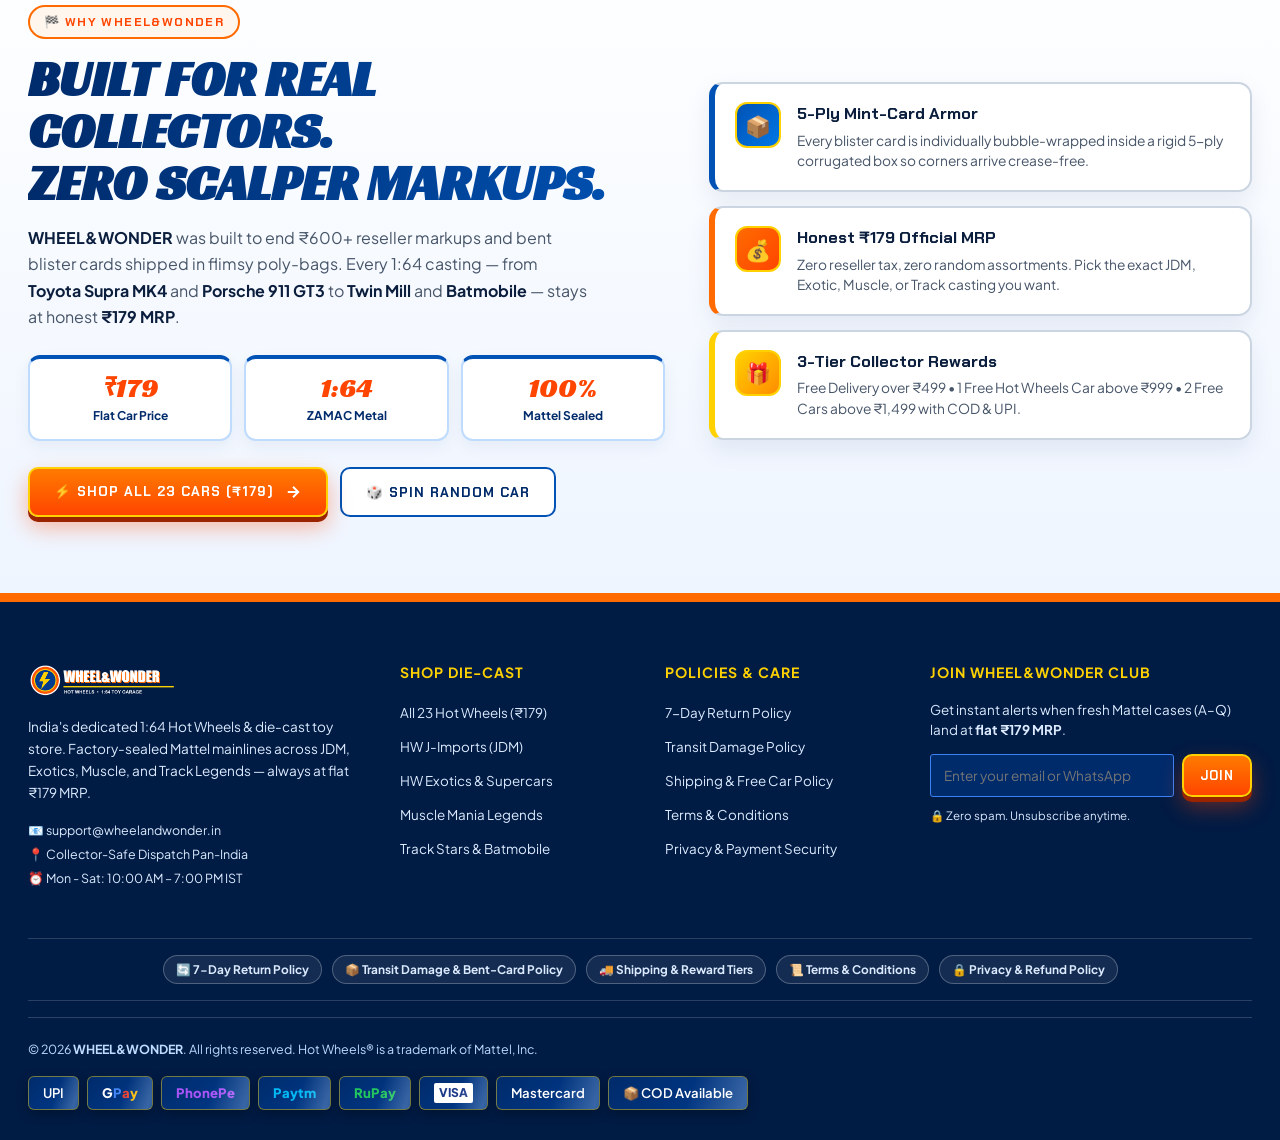
==== commit cbc01d24: "Remove pop-up toast over Cart Drawer checkout button" ====
--- a/index.html
+++ b/index.html
@@ -1938,7 +1938,7 @@
         <div class="cart-drawer__perks"><span>✓ Mint Card Corrugated Box</span><span>✓ Cash on Delivery (COD)</span></div>
         <div class="cart-drawer__subtotal-row"><span>Subtotal</span><span class="cart-drawer__subtotal-price" id="CartDrawerSubtotal">₹0</span></div>
         <p class="cart-drawer__taxes-note">GST included. Shipping calculated at checkout.</p>
-        <button type="button" class="btn--checkout" onclick="window.showVimiToast('🚀 Proceeding to Secure Checkout (UPI / Cards / COD)!');">
+        <button type="button" class="btn--checkout" onclick="var b=this,s=b.querySelector('span');s.textContent='✓ REDIRECTING TO CHECKOUT • ';setTimeout(function(){s.textContent='PROCEED TO CHECKOUT • ';},1800);">
           <span>PROCEED TO CHECKOUT • </span><span id="CartDrawerCheckoutTotal">₹0</span>
         </button>
       </div>
